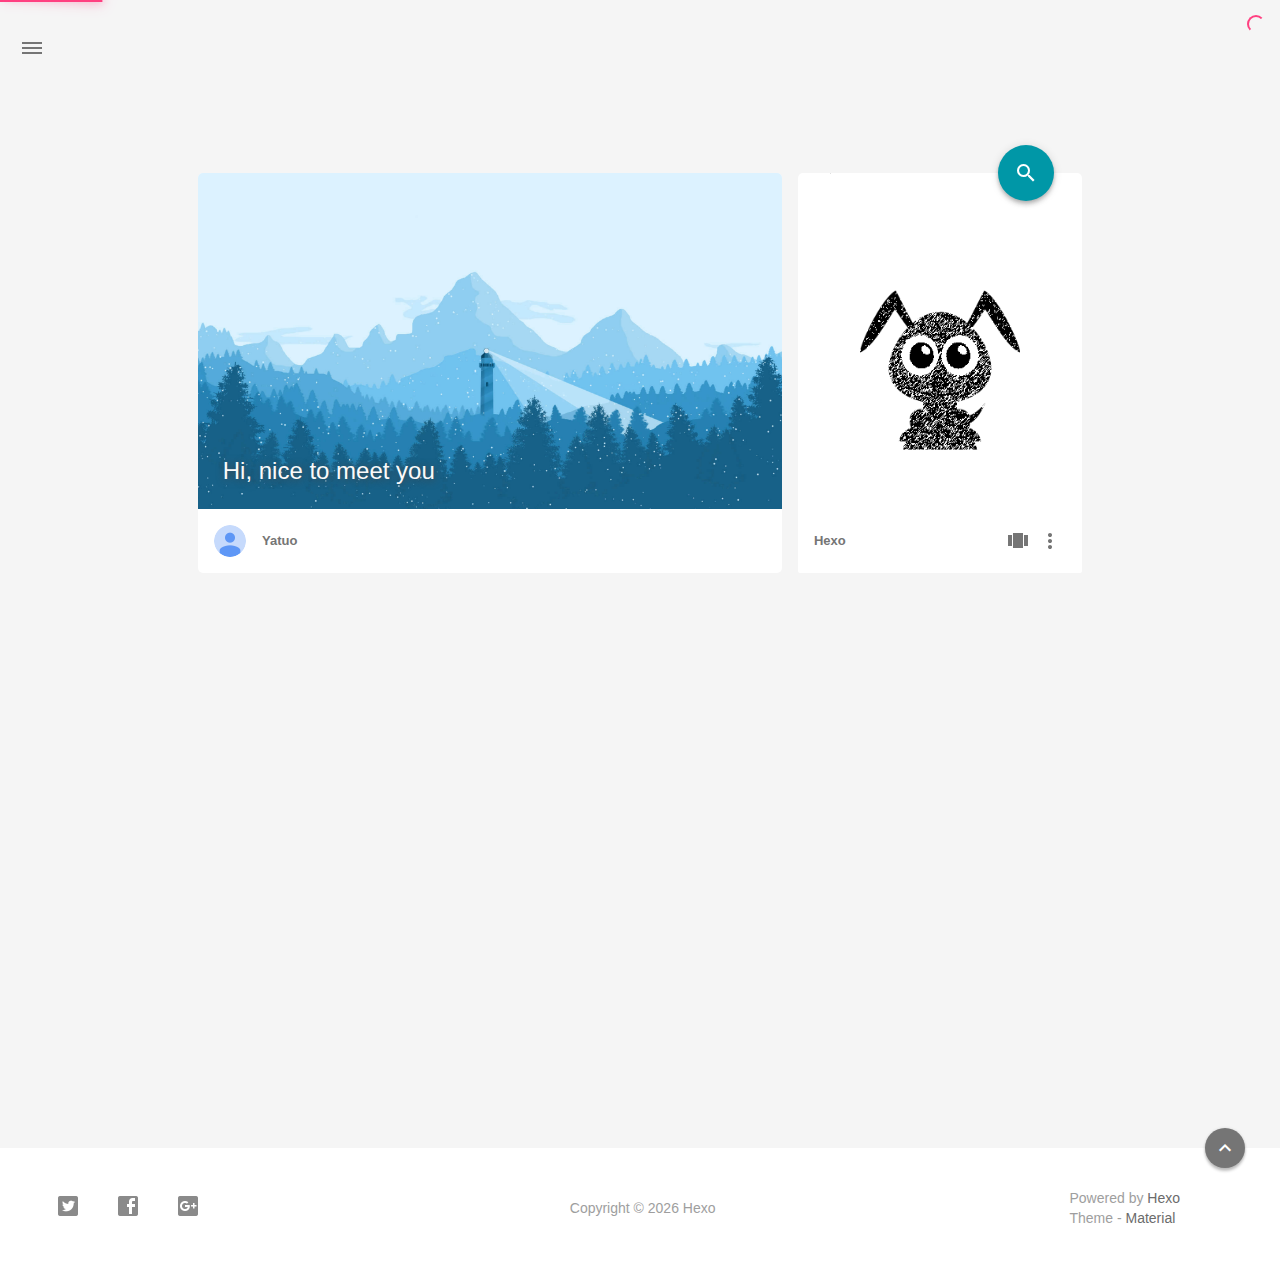
==== archives/index.html @ 7e840488 "Site updated: 2016-12-08 14:56:55" ====
<!DOCTYPE html>
<html>
    <head>
    <!-- Title -->
    
    <title>
        archive_a | Hexo
    </title>
    
    <!-- Favicons -->
    <link rel="icon shortcut" type="image/ico" href="/img/favicon.png">
    <link rel="icon" sizes="192x192" href="/img/favicon.png">
    <link rel="apple-touch-icon" href="/img/favicon.png">
    
    <!-- Meta & INfo -->
    <meta charset="utf-8">
    <meta http-equiv="X-UA-Compatible">
    <meta name="viewport" content="width=device-width,initial-scale=1">
    <meta name="theme-color" content="#0097A7">
    <meta name="author" content="Yatuo">
    <meta name="description" content="null">
    <meta name="keywords" content="null">
    
    <!--iOS -->
    <meta name="viewport" content="width=device-width,initial-scale=1,user-scalable=no">
    <meta name="apple-mobile-web-app-title" content="Title">
    <meta name="apple-mobile-web-app-capable" content="yes">
    <meta name="apple-mobile-web-app-status-bar-style" content="black">
    <meta name="HandheldFriendly" content="True">
    <meta name="MobileOptimized" content="480">
    
    <!-- Add to homescreen for Chrome on Android -->
    <meta name="mobile-web-app-capable" content="yes">
    
    <!-- Add to homescreen for Safari on iOS -->
    <meta name="apple-mobile-web-app-capable" content="yes">
    <meta name="apple-mobile-web-app-status-bar-style" content="black">
    <meta name="apple-mobile-web-app-title" content="Hexo">
    
    <!-- The Open Graph protocol -->
    <meta property="og:url" content="http://yoursite.com">
    <meta property="og:type" content="blog">
    <meta property="og:title" content="archive_a | Hexo">
    <meta property="og:description" content="null">
    
     <!--[if lte IE 9]>
        <link rel="stylesheet" href="/css/ie-blocker.css">
        
        
            <script src="/js/ie-blocker.zhCN.js"></script>
        
    <![endif]-->
    
    <!-- Import CSS -->
    <link rel="stylesheet" href="/css/material.min.css">
    <link rel="stylesheet" href="/css/style.min.css">
    <!-- Config CSS -->


<!-- Other Styles -->
<style>
	body, html{
		font-family: Roboto, "Helvetica Neue", Helvetica, "PingFang SC", "Hiragino Sans GB", "Microsoft YaHei", "微软雅黑", Arial, sans-serif;
	}
	
    a{
        color: #00838F
    }
    
    .mdl-card__media,
    #search-label,
    #search-form-label:after,
    #scheme-Paradox .hot_tags-count,
    #scheme-Paradox .sidebar_archives-count,
    #scheme-Paradox .sidebar-colored .sidebar-header,
    #scheme-Paradox .sidebar-colored .sidebar-badge{
        background-color: #0097A7 !important
    }
    
	/* Sidebar User Drop Down Menu Text Color */
	#scheme-Paradox .sidebar-colored .sidebar-nav>.dropdown>.dropdown-menu>li>a:hover,
    #scheme-Paradox .sidebar-colored .sidebar-nav>.dropdown>.dropdown-menu>li>a:focus{
        color: #0097A7 !important
    }
    
    #post_entry-right-info,
    .sidebar-colored .sidebar-nav li:hover > a,
    .sidebar-colored .sidebar-nav li:hover > a i,
    .sidebar-colored .sidebar-nav li > a:hover,
    .sidebar-colored .sidebar-nav li > a:hover i,
    .sidebar-colored .sidebar-nav li > a:focus i,
    .sidebar-colored .sidebar-nav > .open > a,
    .sidebar-colored .sidebar-nav > .open > a:hover,
    .sidebar-colored .sidebar-nav > .open > a:focus,
    #ds-reset #ds-ctx .ds-ctx-entry .ds-ctx-head a{
        color: #0097A7 !important
    }
    
    .toTop{
        background: #757575 !important
    }
		
	.material-layout .material-post>.material-nav,
	.material-layout .material-index>.material-nav,
	.material-nav a{
		color: #757575;
	}
		
	#scheme-Paradox .MD-burger-layer {
		background-color: #757575;
	}

	#scheme-Paradox #post-toc-trigger-btn{
		color: #757575;
	}
	
	.post-toc a:hover{
		color: #00838F;
		text-decoration: underline;
	}
</style>


<!-- Theme Background Related-->

    <style>
        body{
            background-color: #F5F5F5
        }
		
		/* blog_info bottom background */
        #scheme-Paradox .material-layout .something-else .mdl-card__supporting-text{
            background-color: #fff;
        }
    </style>




<!-- Fade Effect -->

    <style>
        .fade {
            transition: all 800ms linear;
            -webkit-transform: translate3d(0,0,0);
            -moz-transform: translate3d(0,0,0);
            -ms-transform: translate3d(0,0,0);
            -o-transform: translate3d(0,0,0);
            transform: translate3d(0,0,0);
            opacity: 1;
        }

        .fade.out{
            opacity: 0;
        }
    </style>
	<script src="/js/jquery.min.js"></script>
	
	<link rel="stylesheet" href="/css/highlight/solarized-white.css">
	
	<!-- UC Browser Compatible-->
	<script>
		var agent = navigator.userAgent.toLowerCase();
		if(agent.indexOf('ucbrowser')>0) {
			document.write('<link rel="stylesheet" href="/css/uc.css">');
		   alert('由于 UC 浏览器使用极旧的内核，而本网站使用了一些新的特性。\n为了您能更好的浏览，推荐使用 Chrome 或 Firefox 浏览器。');
		}
	</script>
    
    <!-- Custom Head -->
    
</head>
	
	

    <body id="scheme-Paradox">

		
        <div class="material-layout mdl-js-layout has-drawer is-upgraded">
				
			
			
            <!-- Main Container -->
            <main class="material-layout__content" id="main">
				
                <!-- Top Anchor -->
                <div id="top"></div>
				
				
                <!-- Hamburger Button -->
                <button class="MD-burger-icon sidebar-toggle">
                    <span class="MD-burger-layer"></span>
                </button>
				
				
                <!-- Index Module -->
<div class="material-index mdl-grid">
	
		<!-- Paradox Header -->
		<!-- Daily pic -->
<div class="mdl-card daily-pic mdl-cell mdl-cell--8-col index-top-block">
    
    <!-- Pic & Slogan -->
    <div class="mdl-card__media mdl-color-text--grey-50" style="background-image:url(/img/daily_pic.png)">
        <p class="index-top-block-slogan"><a href="#">Hi, nice to meet you</a></p>
    </div>

    <!-- Avatar & Name -->
    <div class="mdl-card__supporting-text meta mdl-color-text--grey-600">
        <!-- Author Avatar -->
        <div id="author-avatar">
            <img src="/img/avatar.png" width="32px" height="32px" alt="avatar">
        </div>
        <div>
            <strong>Yatuo</strong>
        </div>
    </div>
</div>
		<!-- Blog info -->
<div class="mdl-card something-else mdl-cell mdl-cell--8-col mdl-cell--4-col-desktop index-top-block">
	
    <!-- Search -->
	<!-- Google -->
	<div class="mdl-textfield mdl-js-textfield mdl-textfield--expandable" method="post" action="">
		<label id="search-label" class="mdl-button mdl-js-ripple-effect mdl-js-button mdl-button--fab mdl-color--accent mdl-shadow--4dp" for="search">
			<i class="material-icons mdl-color-text--white" role="presentation">search</i>
		</label>

		<form id="search-form" method="get" action="//google.com/search" accept-charset="UTF-8" class="mdl-textfield__expandable-holder" target="_blank">
			<input class="mdl-textfield__input search-input" type="search" name="q" id="search" placeholder="">
			<label id="search-form-label" class="mdl-textfield__label" for="search"></label>
			
			<input type="hidden" name="sitesearch" value="http://yoursite.com">
		</form>
	</div>

    <!-- LOGO -->
    <div class="something-else-logo mdl-color--white mdl-color-text--grey-600">
        <a href="null">
            <img src="/img/logo.png" alt="logo">
        </a>
    </div>

    <!-- Infomation -->
    <div class="mdl-card__supporting-text meta meta--fill mdl-color-text--grey-600">
        <!-- Blog Title -->
        <div>
            <strong>Hexo</strong>
        </div>
        <div class="section-spacer"></div>
        
        <!-- Pages -->
        <button id="show-pages-button" class="mdl-button mdl-js-button mdl-js-ripple-effect mdl-button--icon">
            <i class="material-icons" role="presentation">view_carousel</i>
            <span class="visuallyhidden">Pages</span>
        </button>
        <ul class="mdl-menu mdl-js-menu mdl-menu--bottom-right" for="show-pages-button">
            
        </ul>
        
        <!-- Menu -->
        <button id="menubtn" class="mdl-button mdl-js-button mdl-js-ripple-effect mdl-button--icon">
            <i class="material-icons" role="presentation">more_vert</i>
            <span class="visuallyhidden">show menu</span>
        </button>
        <ul class="mdl-menu mdl-js-menu mdl-menu--bottom-right" for="menubtn">
            
            
            
                <a class="index_share-link" href="/ato.xml">
                    <li class="mdl-menu__item mdl-js-ripple-effect">
                        文章 RSS
                    </li>
                </a>
            
            <a class="index_share-link" href="https://twitter.com/intent/tweet?text=Hexo&url=http://yoursite.com/&via=Yatuo" target="_blank">
                <li class="mdl-menu__item mdl-js-ripple-effect">
                    分享到 Twitter
                </li>
            </a>
            <a class="index_share-link" href="https://plus.google.com/share?url=http://yoursite.com/" target="_blank">
                <li class="mdl-menu__item mdl-js-ripple-effect">
                    分享到 Google+
                </li>
            </a>
            <a class="index_share-link" href="http://service.weibo.com/share/share.php?appkey=&title=Hexo&url=http://yoursite.com/&pic=&searchPic=false&style=simple" target="_blank">
                <li class="mdl-menu__item mdl-js-ripple-effect">
                    分享到微博
                </li>
            </a>
        </ul>
    </div>
</div>
	
    
    
		
			<!-- Paradox Thumbnail -->
        	<div class="post_entry-module mdl-card mdl-cell mdl-cell--12-col fade out">
    
    <!-- Post Thumbnail -->
	
		
			<!-- Random Thumbnail -->
			<div class="post_thumbnail-random mdl-card__media mdl-color-text--grey-50">
		
	
				
		<!-- Post Title -->
		<p class="article-headline-p"><a href="/2016/12/07/hello-world/">Hello World</a></p>
	</div>

    <!-- Post Excerpt -->
    <div class="mdl-color-text--grey-600 mdl-card__supporting-text post_entry-content">
        
            Welcome to Hexo
        
        &nbsp;&nbsp;&nbsp;
        <span>
            <a href="/2016/12/07/hello-world/" target="_self">继续阅读</a>
        </span>
    </div>
    <!-- Post_entry Info-->
    <div id="post_entry-info">
        <div id="post_entry-left-info" class="mdl-card__supporting-text meta mdl-color-text--grey-600">
            <!-- Author Avatar -->
            <div id="author-avatar">
                <img src="/img/avatar.png" width="44px" height="44px" alt="Yatuo's avatar">
            </div>
            <div>
                <strong>Yatuo</strong>
                <span>12月 07, 2016</span>
            </div>
        </div>
        <div id="post_entry-right-info">
            <!-- Category -->
            <span class="post_entry-category">
                
            </span>
            
            
            
            <!-- Post Views -->
            <span class="post_entry-views">
                
            </span>
        </div>
    </div>
            
</div>
		
		
    
    
	
		<script>
    
    var randomNum;
    
    var locatePost = $(".something-else").next();
    for(var i=0; i < 10; i++){
        
        randomNum = Math.floor(Math.random() * 5 + 1);
        
        locatePost.children(".post_thumbnail-random").attr('id', 'random_thumbnail-'+randomNum);
        locatePost.children(".post_thumbnail-random").css('background-image', 'url(' + '/img/random/' + randomNum + '.png' + ')')
        
        locatePost = locatePost.next();
    }
    
</script>
	

</div>
				
				
					<!-- Overlay For Active Sidebar -->
<div class="sidebar-overlay"></div>

<!-- Material sidebar -->
<aside id="sidebar" class="sidebar sidebar-colored sidebar-fixed-left" role="navigation">
	<div id="sidebar-main">
	    <!-- Sidebar Header -->
		<div class="sidebar-header header-cover" style="background-image: url(/img/sidebar_header.png)">
    <!-- Top bar -->
    <div class="top-bar"></div>

    <!-- Sidebar toggle button -->
    <button type="button" class="sidebar-toggle mdl-button mdl-js-button mdl-js-ripple-effect mdl-button--icon" style="display: initial" data-upgraded=",MaterialButton,MaterialRipple">
    <i class="material-icons">clear_all</i>
    <span class="mdl-button__ripple-container"><span class="mdl-ripple"></span></span></button>

    <!-- Sidebar Avatar -->
    <div class="sidebar-image">
        <img src="/img/avatar.png" alt="Yatuo's avatar">
    </div>

    <!-- Sidebar Email -->
    <a data-toggle="dropdown" class="sidebar-brand" href="#settings-dropdown">
        YatuoYy@outlook.com
        <b class="caret"></b>
    </a>
</div>

		<!-- Sidebar Navigation  -->
		<ul class="nav sidebar-nav">
    <!-- User dropdown  -->
    <li class="dropdown">
        <ul id="settings-dropdown" class="dropdown-menu">
			
                <li>
                    <a href="#" target="_blank" title="Email Me">
						<i class="material-icons sidebar-material-icons sidebar-indent-left1pc-element">email</i>
                        Email Me
                    </a>
                </li>
            
        </ul>
    </li>

    <!-- Homepage -->
    <li id="sidebar-first-li">
        <a href="/" target="_self">
            <i class="material-icons sidebar-material-icons">home</i>
             主页
        </a>
    </li>

    <!-- I'm Feeling Lucky -->
<!--
    <li class="dropdown">
        <a href="" target="_self">
            <i class="material-icons sidebar-material-icons">explore</i>
             sidebar.imlucky
        </a>
    </li>
-->

	
    <!-- Archives  -->
    <li class="dropdown">
        <a href="#" class="ripple-effect dropdown-toggle" data-toggle="dropdown">
            <i class="material-icons sidebar-material-icons">inbox</i>
             归档
            <b class="caret"></b>
        </a>
        <ul class="dropdown-menu">
            <li>
            <a class="sidebar_archives-link" href="/archives/2016/12/">十二月 2016<span class="sidebar_archives-count">1</span></a>
        </li></ul>
    </li>

    <!-- Divider -->
    <li class="divider"></li>


    <!-- Pages  -->
	

    <!-- Article Numebr  -->
    <li>
        <a href="/archives">
             文章总数
             <span class="sidebar-badge">1</span>
        </a>
    </li>
</ul>

		<!-- Sidebar Divider -->
		<div class="sidebar-divider"></div>

		<!-- Sidebar Footer -->
		<!-- 
I'm glad you use this theme, the development is no so easy, I hope you can keep the copyright, I will thank you so much.
If you still want to delete the copyrights, could you still retain the first one? Which namely "Theme Material"
It will not impact the appearance and can give developers a lot of support :)

很高兴您使用并喜欢该主题，开发不易 十分谢谢与希望您可以保留一下版权声明。
如果您仍然想删除的话 能否只保留第一项呢？即 "Theme Material"
它不会影响美观并可以给开发者很大的支持。 :) 
-->

<!-- Theme Material -->
<a href="https://github.com/viosey/hexo-theme-material" class="sidebar-footer-text-a" target="_blank">
	<div class="sidebar-text mdl-button mdl-js-button mdl-js-ripple-effect sidebar-footer-text-div" data-upgraded=",MaterialButton,MaterialRipple">
		主题 - Material
		<span class="sidebar-badge badge-circle">i</span>
	</div>
</a>

<!-- Help & Support -->
<!--
<a href="mailto:hiviosey@gmail.com" class="sidebar-footer-text-a">
    <div class="sidebar-text mdl-button mdl-js-button mdl-js-ripple-effect sidebar-footer-text-div" data-upgraded=",MaterialButton,MaterialRipple">
		sidebar.help
		<span class="mdl-button__ripple-container">
			<span class="mdl-ripple"></span>
		</span>
	</div>
</a>
-->

<!-- Feedback -->
<!--
<a href="https://github.com/viosey/hexo-theme-material/issues" target="_blank" class="sidebar-footer-text-a">
    <div class="sidebar-text mdl-button mdl-js-button mdl-js-ripple-effect sidebar-footer-text-div" data-upgraded=",MaterialButton,MaterialRipple">
         sidebar.feedback
                    <span class="mdl-button__ripple-container"><span class="mdl-ripple"></span></span></div>
</a>
-->

<!-- Abount Theme -->
<!--
<a href="https://blog.viosey.com/index.php/Material.html" target="_blank" class="sidebar-footer-text-a">
    <div class="sidebar-text mdl-button mdl-js-button mdl-js-ripple-effect sidebar-footer-text-div" data-upgraded=",MaterialButton,MaterialRipple">
         sidebar.about_theme
        <span class="mdl-button__ripple-container"><span class="mdl-ripple"></span></span></div>
</a>-->
	</div>
    
    <!-- Sidebar Sponsor -->
    

</aside>
				
				
				
					<!-- Footer Top Button -->
					<div class="toTop-wrap">
    <a href="#top" class="toTop">
        <i class="material-icons footer_top-i">expand_less</i>
    </a>
</div>
				
				
				<!--Footer-->
<footer class="mdl-mini-footer" id="bottom">
	
	
		<!-- Paradox Footer Left Section -->
		<div class="mdl-mini-footer--left-section sns-list">
    <!-- Twitter -->
    
    <a href="https://twitter.com/twitter" target="view_window"><button class="mdl-mini-footer--social-btn social-btn" style="background-image: url(/img/footer/footer_ico-twitter.png)">
        <span class="visuallyhidden">Twitter</span>
    </button></a>
    
    
    <!-- Facebook -->
    
    <a href="https://www.facebook.com/facebook" target="view_window"><button class="mdl-mini-footer--social-btn social-btn" style="background-image: url(/img/footer/footer_ico-facebook.png)">
        <span class="visuallyhidden">Facebook</span>
    </button></a>
    
    
    <!-- Google + -->
    
    <a href="https://www.google.com/" target="view_window"><button class="mdl-mini-footer--social-btn social-btn" style="background-image: url(/img/footer/footer_ico-gplus.png)">
        <span class="visuallyhidden">Google Plus</span>
    </button></a>
    
    
    <!-- Weibo -->
    
    
    
    <!-- Instagram -->
    
    
    
    <!-- Tumblr -->
    
    
    
    <!-- Github -->
    
    
</div>

		<!--Copyright-->
		<div id="copyright">Copyright&nbsp;©&nbsp;<script type="text/javascript">var fd = new Date();document.write(fd.getFullYear());</script>&nbsp;Hexo</div>

		<!-- Paradox Footer Right Section -->

		<!-- 
		I'm glad you use this theme, the development is no so easy, I hope you can keep the copyright.
		It will not impact the appearance and can give developers a lot of support :)

		很高兴您使用该主题，开发不易，希望您可以保留一下版权声明。
		它不会影响美观并可以给开发者很大的支持。 :) 
		-->

		<div class="mdl-mini-footer--right-section">
			<div>
				<div class="footer-develop-div">Powered by <a href="https://hexo.io" target="_blank" class="footer-develop-a">Hexo</a></div>
				<div class="footer-develop-div">Theme - <a href="https://github.com/viosey/hexo-theme-material" target="_blank" class="footer-develop-a">Material</a></div>
			</div>
		</div>
	
    
</footer>
                
				<!-- Import File -->
<script src="/js/highlight.min.js"></script>
<script src="/js/js.min.js"></script>
<script src="/js/nprogress.js"></script>

<script type="text/javascript">
    NProgress.configure({
        showSpinner: true
    });
    NProgress.start();
    
    $('#nprogress .bar').css({
        'background': '#FF4081'
    });
    $('#nprogress .peg').css({
        'box-shadow': '0 0 10px #FF4081, 0 0 15px #FF4081'
    });
    $('#nprogress .spinner-icon').css({
        'border-top-color': '#FF4081',
        'border-left-color': '#FF4081'
    });
    
    setTimeout(function() {
        NProgress.done();
        $('.fade').removeClass('out');
    }, 800);
</script>





<!-- Swiftye -->


<!-- Local Search-->


<!-- Window Load-->
<script>
    $(window).load(function() {
        // Post_Toc parent position fixed
        $(".post-toc-wrap").parent(".mdl-menu__container").css("position", "fixed");
    });
</script>

<!-- MathJax Load-->
            </main>
        </div>
		
    </body>
		
	
</html>
---- css/ie-blocker.css ----
@charset "utf-8";#ib-container,#ib-container *{box-sizing:content-box!important}.ib-header h1,.ib-header p{text-align:left;color:#434a54}.ib-browsers li a,.ib-try{cursor:pointer;text-decoration:none}body .demo-blog{display:none}h1{background-color:#fff;font-size:48px;line-height:48px;border-left:none;width:auto;margin:0!important}#ib-container{display:none;width:100%;height:100%;font-family:Arial,Helvetica,sans-serif;position:fixed;top:0;left:0;z-index:99999}.ib-modal{height:288px;background:#fff;border-left:8px solid #4fc1e9;position:absolute;color:#434a54;z-index:99999;width:592px;top:50%;left:50%;transform:translateY(-50%) translateX(-50%);padding:49px 30px 30px}.ib-browsers,.ib-header{padding:0;height:80px}.ib-header h1{margin:0;font-size:24px}.ib-header p{margin:10px 0 0;font-size:14px;line-height:18px}.ib-header p strong{font-weight:400;color:#3bafda}.ib-browsers{list-style:none;margin:49px 0 0}.ib-browsers li{float:left;width:148px;height:80px;position:relative;list-style:none}.ib-browsers li a{display:block;width:100%;height:100%;position:absolute;color:#434a54}.ib-browsers li a:hover{background-color:#F2F2F2}.ib-browsers li a:hover .ib-browser-name{background-color:#4fc1e9;color:#fff}.ib-browser-icon{display:block;width:118px;height:90px;margin:20px auto 0}.ib-browser-name{line-height:18px;margin-top:5px;text-align:center;font-size:20px}.ib-try,.zh-cn .ib-browser-description{font-size:12px}.ib-browser-description{height:50px;line-height:14px;font-size:12px;margin-top:10px;padding:0 5px}.ib-footer,.ib-try{height:30px}.ib-try{float:right;padding:0 15px;color:#fff;background-color:#3bafda;line-height:30px;margin-top:49px}.ib-try:hover{background-color:#4fc1e9}.ib-mask{width:100%;height:100%;position:absolute;top:0;left:0;background:#000;opacity:.8;-ms-filter:"progid:DXImageTransform.Microsoft.Alpha(Opacity=80)";filter:alpha(opacity=80);z-index:99998}.zh-cn #ib-container{font-family:'Microsoft Yahei',sans-serif}
---- css/material.min.css ----
@charset "UTF-8";.mdl-typography--display-1-color-contrast,.mdl-typography--display-2-color-contrast,.mdl-typography--display-3-color-contrast,.mdl-typography--display-4-color-contrast{opacity:.54}.mdl-button,.mdl-checkbox,audio,canvas,img,svg,video{vertical-align:middle}.visuallyhidden,hr{border:0;height:1px}.hidden,.invisible{visibility:hidden}address,body,h1,h2,h3,h4,h6,html,ol,p,ul{font-weight:400}blockquote,h1{line-height:1.35}blockquote,h1,h1 small,h2,h2 small,h3,h3 small,h4,h4 small,h5,h5 small,h6,h6 small{font-family:Roboto,Helvetica,Arial,sans-serif}.mdl-badge[data-badge]:after,.mdl-card,.mdl-layout__drawer,.mdl-layout__header{-webkit-box-direction:normal}html{color:rgba(0,0,0,.87)}::-moz-selection{background:#b3d4fc;text-shadow:none}::selection{background:#b3d4fc;text-shadow:none}hr{display:block;border-top:1px solid #ccc;margin:1em 0;padding:0}fieldset{border:0;margin:0;padding:0}textarea{resize:vertical}.browsehappy{margin:.2em 0;background:#ccc;color:#000;padding:.2em 0}.hidden{display:none!important}.visuallyhidden{clip:rect(0 0 0 0);margin:-1px;overflow:hidden;padding:0;position:absolute;width:1px}.visuallyhidden.focusable:active,.visuallyhidden.focusable:focus{clip:auto;height:auto;margin:0;overflow:visible;position:static;width:auto}h1,h2,h3{margin:24px 0}h4,h5,h6{margin:24px 0 16px}body,html{width:100%;font-family:Helvetica,Arial,sans-serif;font-size:14px;line-height:20px}.clearfix:after,.clearfix:before{content:" ";display:table}.clearfix:after{clear:both}@media print{blockquote,img,pre,tr{page-break-inside:avoid}*,:after,:before{background:0 0!important;color:#000!important;box-shadow:none!important;text-shadow:none!important}a,a:visited{text-decoration:underline}a[href]:after{content:" (" attr(href)")"}abbr[title]:after{content:" (" attr(title)")"}a[href^="#"]:after,a[href^="javascript:"]:after{content:""}blockquote,pre{border:1px solid #999}thead{display:table-header-group}img{max-width:100%!important}h2,h3,p{orphans:3;widows:3}h2,h3{page-break-after:avoid}}.mdl-accordion,.mdl-button,.mdl-card,.mdl-checkbox,.mdl-dropdown-menu,.mdl-icon-toggle,.mdl-item,.mdl-radio,.mdl-slider,.mdl-switch,.mdl-tabs__tab,a{-webkit-tap-highlight-color:transparent;-webkit-tap-highlight-color:rgba(255,255,255,0)}html{height:100%;-ms-touch-action:manipulation;touch-action:manipulation}body{min-height:100%}main{display:block}[hidden]{display:none!important}h1,h2,h3,h4,h5,h6,p{padding:0}h1 small,h2 small,h3 small,h4 small,h5 small,h6 small{font-weight:400;line-height:1.35;letter-spacing:-.02em;opacity:.54;font-size:.6em}blockquote,h4{font-size:24px}ol,p,ul{font-size:14px}address,ol,p,ul{letter-spacing:0}address,h5{line-height:1}h6,ol,p,ul{line-height:24px}a,h5{font-weight:500}h1{font-size:56px;letter-spacing:-.02em}h2{font-size:45px;line-height:48px}h3{font-size:34px;line-height:40px}h4{line-height:32px;-moz-osx-font-smoothing:grayscale}h5{font-size:20px;letter-spacing:.02em}h6{font-size:16px;letter-spacing:.04em}p{margin:0 0 16px}a{color:#ff4081}blockquote{position:relative;font-weight:300;font-style:italic;letter-spacing:.08em}mark{background-color:#f4ff81}dt{font-weight:700}address{font-size:12px;font-style:normal}.mdl-typography--display-4,.mdl-typography--display-4-color-contrast{font-family:Roboto,Helvetica,Arial,sans-serif;font-size:112px;font-weight:300;line-height:1;letter-spacing:-.04em}.mdl-typography--display-1,.mdl-typography--display-1-color-contrast,.mdl-typography--display-2,.mdl-typography--display-2-color-contrast,.mdl-typography--display-3,.mdl-typography--display-3-color-contrast,.mdl-typography--headline,.mdl-typography--headline-color-contrast{font-family:Roboto,Helvetica,Arial,sans-serif;font-weight:400}.mdl-typography--display-3,.mdl-typography--display-3-color-contrast{font-size:56px;line-height:1.35;letter-spacing:-.02em}.mdl-typography--display-2,.mdl-typography--display-2-color-contrast{font-size:45px;line-height:48px}.mdl-typography--display-1,.mdl-typography--display-1-color-contrast{font-size:34px;line-height:40px}.mdl-typography--body-1-color-contrast,.mdl-typography--body-1-force-preferred-font-color-contrast,.mdl-typography--body-2-color-contrast,.mdl-typography--body-2-force-preferred-font-color-contrast,.mdl-typography--headline-color-contrast,.mdl-typography--subhead-color-contrast,.mdl-typography--title-color-contrast{opacity:.87}.mdl-typography--headline,.mdl-typography--headline-color-contrast{font-size:24px;line-height:32px;-moz-osx-font-smoothing:grayscale}.mdl-typography--title,.mdl-typography--title-color-contrast{font-family:Roboto,Helvetica,Arial,sans-serif;font-size:20px;font-weight:500;line-height:1;letter-spacing:.02em}.mdl-typography--subhead,.mdl-typography--subhead-color-contrast{font-family:Roboto,Helvetica,Arial,sans-serif;font-size:16px;font-weight:400;line-height:24px;letter-spacing:.04em}.mdl-typography--body-2,.mdl-typography--body-2-color-contrast{font-size:14px;font-weight:700;line-height:24px;letter-spacing:0}.mdl-typography--body-1,.mdl-typography--body-1-color-contrast{font-size:14px;font-weight:400;line-height:24px;letter-spacing:0}.mdl-typography--body-2-force-preferred-font,.mdl-typography--body-2-force-preferred-font-color-contrast{font-family:Roboto,Helvetica,Arial,sans-serif;font-size:14px;font-weight:500;line-height:24px;letter-spacing:0}.mdl-typography--body-1-force-preferred-font,.mdl-typography--body-1-force-preferred-font-color-contrast{font-family:Roboto,Helvetica,Arial,sans-serif;font-size:14px;font-weight:400;line-height:24px;letter-spacing:0}.mdl-typography--caption,.mdl-typography--caption-force-preferred-font{font-size:12px;font-weight:400;line-height:1;letter-spacing:0}.mdl-typography--caption-force-preferred-font{font-family:Roboto,Helvetica,Arial,sans-serif}.mdl-typography--caption-color-contrast,.mdl-typography--caption-force-preferred-font-color-contrast{font-size:12px;font-weight:400;line-height:1;letter-spacing:0;opacity:.54}.mdl-typography--button-color-contrast,.mdl-typography--menu-color-contrast{opacity:.87}.mdl-typography--caption-force-preferred-font-color-contrast,.mdl-typography--menu{font-family:Roboto,Helvetica,Arial,sans-serif}.mdl-typography--menu{font-size:14px;font-weight:500;line-height:1;letter-spacing:0}.mdl-typography--button,.mdl-typography--button-color-contrast,.mdl-typography--menu-color-contrast{font-family:Roboto,Helvetica,Arial,sans-serif;font-size:14px;font-weight:500;line-height:1;letter-spacing:0}.mdl-typography--button,.mdl-typography--button-color-contrast{text-transform:uppercase}.mdl-typography--text-left{text-align:left}.mdl-typography--text-right{text-align:right}.mdl-typography--text-center{text-align:center}.mdl-typography--text-justify{text-align:justify}.mdl-typography--text-nowrap{white-space:nowrap}.mdl-typography--text-lowercase{text-transform:lowercase}.mdl-typography--text-uppercase{text-transform:uppercase}.mdl-typography--text-capitalize{text-transform:capitalize}.mdl-button,.mdl-layout__tab,.mdl-tabs__tab{text-transform:uppercase}.mdl-typography--font-thin{font-weight:200!important}.mdl-typography--font-light{font-weight:300!important}.mdl-typography--font-regular{font-weight:400!important}.mdl-typography--font-medium{font-weight:500!important}.mdl-typography--font-bold{font-weight:700!important}.mdl-typography--font-black{font-weight:900!important}.mdl-color-text--red{color:#f44336!important}.mdl-color--red{background-color:#f44336!important}.mdl-color-text--red-50{color:#ffebee!important}.mdl-color--red-50{background-color:#ffebee!important}.mdl-color-text--red-100{color:#ffcdd2!important}.mdl-color--red-100{background-color:#ffcdd2!important}.mdl-color-text--red-200{color:#ef9a9a!important}.mdl-color--red-200{background-color:#ef9a9a!important}.mdl-color-text--red-300{color:#e57373!important}.mdl-color--red-300{background-color:#e57373!important}.mdl-color-text--red-400{color:#ef5350!important}.mdl-color--red-400{background-color:#ef5350!important}.mdl-color-text--red-500{color:#f44336!important}.mdl-color--red-500{background-color:#f44336!important}.mdl-color-text--red-600{color:#e53935!important}.mdl-color--red-600{background-color:#e53935!important}.mdl-color-text--red-700{color:#d32f2f!important}.mdl-color--red-700{background-color:#d32f2f!important}.mdl-color-text--red-800{color:#c62828!important}.mdl-color--red-800{background-color:#c62828!important}.mdl-color-text--red-900{color:#b71c1c!important}.mdl-color--red-900{background-color:#b71c1c!important}.mdl-color-text--red-A100{color:#ff8a80!important}.mdl-color--red-A100{background-color:#ff8a80!important}.mdl-color-text--red-A200{color:#ff5252!important}.mdl-color--red-A200{background-color:#ff5252!important}.mdl-color-text--red-A400{color:#ff1744!important}.mdl-color--red-A400{background-color:#ff1744!important}.mdl-color-text--red-A700{color:#d50000!important}.mdl-color--red-A700{background-color:#d50000!important}.mdl-color-text--pink{color:#e91e63!important}.mdl-color--pink{background-color:#e91e63!important}.mdl-color-text--pink-50{color:#fce4ec!important}.mdl-color--pink-50{background-color:#fce4ec!important}.mdl-color-text--pink-100{color:#f8bbd0!important}.mdl-color--pink-100{background-color:#f8bbd0!important}.mdl-color-text--pink-200{color:#f48fb1!important}.mdl-color--pink-200{background-color:#f48fb1!important}.mdl-color-text--pink-300{color:#f06292!important}.mdl-color--pink-300{background-color:#f06292!important}.mdl-color-text--pink-400{color:#ec407a!important}.mdl-color--pink-400{background-color:#ec407a!important}.mdl-color-text--pink-500{color:#e91e63!important}.mdl-color--pink-500{background-color:#e91e63!important}.mdl-color-text--pink-600{color:#d81b60!important}.mdl-color--pink-600{background-color:#d81b60!important}.mdl-color-text--pink-700{color:#c2185b!important}.mdl-color--pink-700{background-color:#c2185b!important}.mdl-color-text--pink-800{color:#ad1457!important}.mdl-color--pink-800{background-color:#ad1457!important}.mdl-color-text--pink-900{color:#880e4f!important}.mdl-color--pink-900{background-color:#880e4f!important}.mdl-color-text--pink-A100{color:#ff80ab!important}.mdl-color--pink-A100{background-color:#ff80ab!important}.mdl-color-text--pink-A200{color:#ff4081!important}.mdl-color--pink-A200{background-color:#ff4081!important}.mdl-color-text--pink-A400{color:#f50057!important}.mdl-color--pink-A400{background-color:#f50057!important}.mdl-color-text--pink-A700{color:#c51162!important}.mdl-color--pink-A700{background-color:#c51162!important}.mdl-color-text--purple{color:#9c27b0!important}.mdl-color--purple{background-color:#9c27b0!important}.mdl-color-text--purple-50{color:#f3e5f5!important}.mdl-color--purple-50{background-color:#f3e5f5!important}.mdl-color-text--purple-100{color:#e1bee7!important}.mdl-color--purple-100{background-color:#e1bee7!important}.mdl-color-text--purple-200{color:#ce93d8!important}.mdl-color--purple-200{background-color:#ce93d8!important}.mdl-color-text--purple-300{color:#ba68c8!important}.mdl-color--purple-300{background-color:#ba68c8!important}.mdl-color-text--purple-400{color:#ab47bc!important}.mdl-color--purple-400{background-color:#ab47bc!important}.mdl-color-text--purple-500{color:#9c27b0!important}.mdl-color--purple-500{background-color:#9c27b0!important}.mdl-color-text--purple-600{color:#8e24aa!important}.mdl-color--purple-600{background-color:#8e24aa!important}.mdl-color-text--purple-700{color:#7b1fa2!important}.mdl-color--purple-700{background-color:#7b1fa2!important}.mdl-color-text--purple-800{color:#6a1b9a!important}.mdl-color--purple-800{background-color:#6a1b9a!important}.mdl-color-text--purple-900{color:#4a148c!important}.mdl-color--purple-900{background-color:#4a148c!important}.mdl-color-text--purple-A100{color:#ea80fc!important}.mdl-color--purple-A100{background-color:#ea80fc!important}.mdl-color-text--purple-A200{color:#e040fb!important}.mdl-color--purple-A200{background-color:#e040fb!important}.mdl-color-text--purple-A400{color:#d500f9!important}.mdl-color--purple-A400{background-color:#d500f9!important}.mdl-color-text--purple-A700{color:#a0f!important}.mdl-color--purple-A700{background-color:#a0f!important}.mdl-color-text--deep-purple{color:#673ab7!important}.mdl-color--deep-purple{background-color:#673ab7!important}.mdl-color-text--deep-purple-50{color:#ede7f6!important}.mdl-color--deep-purple-50{background-color:#ede7f6!important}.mdl-color-text--deep-purple-100{color:#d1c4e9!important}.mdl-color--deep-purple-100{background-color:#d1c4e9!important}.mdl-color-text--deep-purple-200{color:#b39ddb!important}.mdl-color--deep-purple-200{background-color:#b39ddb!important}.mdl-color-text--deep-purple-300{color:#9575cd!important}.mdl-color--deep-purple-300{background-color:#9575cd!important}.mdl-color-text--deep-purple-400{color:#7e57c2!important}.mdl-color--deep-purple-400{background-color:#7e57c2!important}.mdl-color-text--deep-purple-500{color:#673ab7!important}.mdl-color--deep-purple-500{background-color:#673ab7!important}.mdl-color-text--deep-purple-600{color:#5e35b1!important}.mdl-color--deep-purple-600{background-color:#5e35b1!important}.mdl-color-text--deep-purple-700{color:#512da8!important}.mdl-color--deep-purple-700{background-color:#512da8!important}.mdl-color-text--deep-purple-800{color:#4527a0!important}.mdl-color--deep-purple-800{background-color:#4527a0!important}.mdl-color-text--deep-purple-900{color:#311b92!important}.mdl-color--deep-purple-900{background-color:#311b92!important}.mdl-color-text--deep-purple-A100{color:#b388ff!important}.mdl-color--deep-purple-A100{background-color:#b388ff!important}.mdl-color-text--deep-purple-A200{color:#7c4dff!important}.mdl-color--deep-purple-A200{background-color:#7c4dff!important}.mdl-color-text--deep-purple-A400{color:#651fff!important}.mdl-color--deep-purple-A400{background-color:#651fff!important}.mdl-color-text--deep-purple-A700{color:#6200ea!important}.mdl-color--deep-purple-A700{background-color:#6200ea!important}.mdl-color-text--indigo{color:#3f51b5!important}.mdl-color--indigo{background-color:#3f51b5!important}.mdl-color-text--indigo-50{color:#e8eaf6!important}.mdl-color--indigo-50{background-color:#e8eaf6!important}.mdl-color-text--indigo-100{color:#c5cae9!important}.mdl-color--indigo-100{background-color:#c5cae9!important}.mdl-color-text--indigo-200{color:#9fa8da!important}.mdl-color--indigo-200{background-color:#9fa8da!important}.mdl-color-text--indigo-300{color:#7986cb!important}.mdl-color--indigo-300{background-color:#7986cb!important}.mdl-color-text--indigo-400{color:#5c6bc0!important}.mdl-color--indigo-400{background-color:#5c6bc0!important}.mdl-color-text--indigo-500{color:#3f51b5!important}.mdl-color--indigo-500{background-color:#3f51b5!important}.mdl-color-text--indigo-600{color:#3949ab!important}.mdl-color--indigo-600{background-color:#3949ab!important}.mdl-color-text--indigo-700{color:#303f9f!important}.mdl-color--indigo-700{background-color:#303f9f!important}.mdl-color-text--indigo-800{color:#283593!important}.mdl-color--indigo-800{background-color:#283593!important}.mdl-color-text--indigo-900{color:#1a237e!important}.mdl-color--indigo-900{background-color:#1a237e!important}.mdl-color-text--indigo-A100{color:#8c9eff!important}.mdl-color--indigo-A100{background-color:#8c9eff!important}.mdl-color-text--indigo-A200{color:#536dfe!important}.mdl-color--indigo-A200{background-color:#536dfe!important}.mdl-color-text--indigo-A400{color:#3d5afe!important}.mdl-color--indigo-A400{background-color:#3d5afe!important}.mdl-color-text--indigo-A700{color:#304ffe!important}.mdl-color--indigo-A700{background-color:#304ffe!important}.mdl-color-text--blue{color:#2196f3!important}.mdl-color--blue{background-color:#2196f3!important}.mdl-color-text--blue-50{color:#e3f2fd!important}.mdl-color--blue-50{background-color:#e3f2fd!important}.mdl-color-text--blue-100{color:#bbdefb!important}.mdl-color--blue-100{background-color:#bbdefb!important}.mdl-color-text--blue-200{color:#90caf9!important}.mdl-color--blue-200{background-color:#90caf9!important}.mdl-color-text--blue-300{color:#64b5f6!important}.mdl-color--blue-300{background-color:#64b5f6!important}.mdl-color-text--blue-400{color:#42a5f5!important}.mdl-color--blue-400{background-color:#42a5f5!important}.mdl-color-text--blue-500{color:#2196f3!important}.mdl-color--blue-500{background-color:#2196f3!important}.mdl-color-text--blue-600{color:#1e88e5!important}.mdl-color--blue-600{background-color:#1e88e5!important}.mdl-color-text--blue-700{color:#1976d2!important}.mdl-color--blue-700{background-color:#1976d2!important}.mdl-color-text--blue-800{color:#1565c0!important}.mdl-color--blue-800{background-color:#1565c0!important}.mdl-color-text--blue-900{color:#0d47a1!important}.mdl-color--blue-900{background-color:#0d47a1!important}.mdl-color-text--blue-A100{color:#82b1ff!important}.mdl-color--blue-A100{background-color:#82b1ff!important}.mdl-color-text--blue-A200{color:#448aff!important}.mdl-color--blue-A200{background-color:#448aff!important}.mdl-color-text--blue-A400{color:#2979ff!important}.mdl-color--blue-A400{background-color:#2979ff!important}.mdl-color-text--blue-A700{color:#2962ff!important}.mdl-color--blue-A700{background-color:#2962ff!important}.mdl-color-text--light-blue{color:#03a9f4!important}.mdl-color--light-blue{background-color:#03a9f4!important}.mdl-color-text--light-blue-50{color:#e1f5fe!important}.mdl-color--light-blue-50{background-color:#e1f5fe!important}.mdl-color-text--light-blue-100{color:#b3e5fc!important}.mdl-color--light-blue-100{background-color:#b3e5fc!important}.mdl-color-text--light-blue-200{color:#81d4fa!important}.mdl-color--light-blue-200{background-color:#81d4fa!important}.mdl-color-text--light-blue-300{color:#4fc3f7!important}.mdl-color--light-blue-300{background-color:#4fc3f7!important}.mdl-color-text--light-blue-400{color:#29b6f6!important}.mdl-color--light-blue-400{background-color:#29b6f6!important}.mdl-color-text--light-blue-500{color:#03a9f4!important}.mdl-color--light-blue-500{background-color:#03a9f4!important}.mdl-color-text--light-blue-600{color:#039be5!important}.mdl-color--light-blue-600{background-color:#039be5!important}.mdl-color-text--light-blue-700{color:#0288d1!important}.mdl-color--light-blue-700{background-color:#0288d1!important}.mdl-color-text--light-blue-800{color:#0277bd!important}.mdl-color--light-blue-800{background-color:#0277bd!important}.mdl-color-text--light-blue-900{color:#01579b!important}.mdl-color--light-blue-900{background-color:#01579b!important}.mdl-color-text--light-blue-A100{color:#80d8ff!important}.mdl-color--light-blue-A100{background-color:#80d8ff!important}.mdl-color-text--light-blue-A200{color:#40c4ff!important}.mdl-color--light-blue-A200{background-color:#40c4ff!important}.mdl-color-text--light-blue-A400{color:#00b0ff!important}.mdl-color--light-blue-A400{background-color:#00b0ff!important}.mdl-color-text--light-blue-A700{color:#0091ea!important}.mdl-color--light-blue-A700{background-color:#0091ea!important}.mdl-color-text--cyan{color:#00bcd4!important}.mdl-color--cyan{background-color:#00bcd4!important}.mdl-color-text--cyan-50{color:#e0f7fa!important}.mdl-color--cyan-50{background-color:#e0f7fa!important}.mdl-color-text--cyan-100{color:#b2ebf2!important}.mdl-color--cyan-100{background-color:#b2ebf2!important}.mdl-color-text--cyan-200{color:#80deea!important}.mdl-color--cyan-200{background-color:#80deea!important}.mdl-color-text--cyan-300{color:#4dd0e1!important}.mdl-color--cyan-300{background-color:#4dd0e1!important}.mdl-color-text--cyan-400{color:#26c6da!important}.mdl-color--cyan-400{background-color:#26c6da!important}.mdl-color-text--cyan-500{color:#00bcd4!important}.mdl-color--cyan-500{background-color:#00bcd4!important}.mdl-color-text--cyan-600{color:#00acc1!important}.mdl-color--cyan-600{background-color:#00acc1!important}.mdl-color-text--cyan-700{color:#0097a7!important}.mdl-color--cyan-700{background-color:#0097a7!important}.mdl-color-text--cyan-800{color:#00838f!important}.mdl-color--cyan-800{background-color:#00838f!important}.mdl-color-text--cyan-900{color:#006064!important}.mdl-color--cyan-900{background-color:#006064!important}.mdl-color-text--cyan-A100{color:#84ffff!important}.mdl-color--cyan-A100{background-color:#84ffff!important}.mdl-color-text--cyan-A200{color:#18ffff!important}.mdl-color--cyan-A200{background-color:#18ffff!important}.mdl-color-text--cyan-A400{color:#00e5ff!important}.mdl-color--cyan-A400{background-color:#00e5ff!important}.mdl-color-text--cyan-A700{color:#00b8d4!important}.mdl-color--cyan-A700{background-color:#00b8d4!important}.mdl-color-text--teal{color:#009688!important}.mdl-color--teal{background-color:#009688!important}.mdl-color-text--teal-50{color:#e0f2f1!important}.mdl-color--teal-50{background-color:#e0f2f1!important}.mdl-color-text--teal-100{color:#b2dfdb!important}.mdl-color--teal-100{background-color:#b2dfdb!important}.mdl-color-text--teal-200{color:#80cbc4!important}.mdl-color--teal-200{background-color:#80cbc4!important}.mdl-color-text--teal-300{color:#4db6ac!important}.mdl-color--teal-300{background-color:#4db6ac!important}.mdl-color-text--teal-400{color:#26a69a!important}.mdl-color--teal-400{background-color:#26a69a!important}.mdl-color-text--teal-500{color:#009688!important}.mdl-color--teal-500{background-color:#009688!important}.mdl-color-text--teal-600{color:#00897b!important}.mdl-color--teal-600{background-color:#00897b!important}.mdl-color-text--teal-700{color:#00796b!important}.mdl-color--teal-700{background-color:#00796b!important}.mdl-color-text--teal-800{color:#00695c!important}.mdl-color--teal-800{background-color:#00695c!important}.mdl-color-text--teal-900{color:#004d40!important}.mdl-color--teal-900{background-color:#004d40!important}.mdl-color-text--teal-A100{color:#a7ffeb!important}.mdl-color--teal-A100{background-color:#a7ffeb!important}.mdl-color-text--teal-A200{color:#64ffda!important}.mdl-color--teal-A200{background-color:#64ffda!important}.mdl-color-text--teal-A400{color:#1de9b6!important}.mdl-color--teal-A400{background-color:#1de9b6!important}.mdl-color-text--teal-A700{color:#00bfa5!important}.mdl-color--teal-A700{background-color:#00bfa5!important}.mdl-color-text--green{color:#4caf50!important}.mdl-color--green{background-color:#4caf50!important}.mdl-color-text--green-50{color:#e8f5e9!important}.mdl-color--green-50{background-color:#e8f5e9!important}.mdl-color-text--green-100{color:#c8e6c9!important}.mdl-color--green-100{background-color:#c8e6c9!important}.mdl-color-text--green-200{color:#a5d6a7!important}.mdl-color--green-200{background-color:#a5d6a7!important}.mdl-color-text--green-300{color:#81c784!important}.mdl-color--green-300{background-color:#81c784!important}.mdl-color-text--green-400{color:#66bb6a!important}.mdl-color--green-400{background-color:#66bb6a!important}.mdl-color-text--green-500{color:#4caf50!important}.mdl-color--green-500{background-color:#4caf50!important}.mdl-color-text--green-600{color:#43a047!important}.mdl-color--green-600{background-color:#43a047!important}.mdl-color-text--green-700{color:#388e3c!important}.mdl-color--green-700{background-color:#388e3c!important}.mdl-color-text--green-800{color:#2e7d32!important}.mdl-color--green-800{background-color:#2e7d32!important}.mdl-color-text--green-900{color:#1b5e20!important}.mdl-color--green-900{background-color:#1b5e20!important}.mdl-color-text--green-A100{color:#b9f6ca!important}.mdl-color--green-A100{background-color:#b9f6ca!important}.mdl-color-text--green-A200{color:#69f0ae!important}.mdl-color--green-A200{background-color:#69f0ae!important}.mdl-color-text--green-A400{color:#00e676!important}.mdl-color--green-A400{background-color:#00e676!important}.mdl-color-text--green-A700{color:#00c853!important}.mdl-color--green-A700{background-color:#00c853!important}.mdl-color-text--light-green{color:#8bc34a!important}.mdl-color--light-green{background-color:#8bc34a!important}.mdl-color-text--light-green-50{color:#f1f8e9!important}.mdl-color--light-green-50{background-color:#f1f8e9!important}.mdl-color-text--light-green-100{color:#dcedc8!important}.mdl-color--light-green-100{background-color:#dcedc8!important}.mdl-color-text--light-green-200{color:#c5e1a5!important}.mdl-color--light-green-200{background-color:#c5e1a5!important}.mdl-color-text--light-green-300{color:#aed581!important}.mdl-color--light-green-300{background-color:#aed581!important}.mdl-color-text--light-green-400{color:#9ccc65!important}.mdl-color--light-green-400{background-color:#9ccc65!important}.mdl-color-text--light-green-500{color:#8bc34a!important}.mdl-color--light-green-500{background-color:#8bc34a!important}.mdl-color-text--light-green-600{color:#7cb342!important}.mdl-color--light-green-600{background-color:#7cb342!important}.mdl-color-text--light-green-700{color:#689f38!important}.mdl-color--light-green-700{background-color:#689f38!important}.mdl-color-text--light-green-800{color:#558b2f!important}.mdl-color--light-green-800{background-color:#558b2f!important}.mdl-color-text--light-green-900{color:#33691e!important}.mdl-color--light-green-900{background-color:#33691e!important}.mdl-color-text--light-green-A100{color:#ccff90!important}.mdl-color--light-green-A100{background-color:#ccff90!important}.mdl-color-text--light-green-A200{color:#b2ff59!important}.mdl-color--light-green-A200{background-color:#b2ff59!important}.mdl-color-text--light-green-A400{color:#76ff03!important}.mdl-color--light-green-A400{background-color:#76ff03!important}.mdl-color-text--light-green-A700{color:#64dd17!important}.mdl-color--light-green-A700{background-color:#64dd17!important}.mdl-color-text--lime{color:#cddc39!important}.mdl-color--lime{background-color:#cddc39!important}.mdl-color-text--lime-50{color:#f9fbe7!important}.mdl-color--lime-50{background-color:#f9fbe7!important}.mdl-color-text--lime-100{color:#f0f4c3!important}.mdl-color--lime-100{background-color:#f0f4c3!important}.mdl-color-text--lime-200{color:#e6ee9c!important}.mdl-color--lime-200{background-color:#e6ee9c!important}.mdl-color-text--lime-300{color:#dce775!important}.mdl-color--lime-300{background-color:#dce775!important}.mdl-color-text--lime-400{color:#d4e157!important}.mdl-color--lime-400{background-color:#d4e157!important}.mdl-color-text--lime-500{color:#cddc39!important}.mdl-color--lime-500{background-color:#cddc39!important}.mdl-color-text--lime-600{color:#c0ca33!important}.mdl-color--lime-600{background-color:#c0ca33!important}.mdl-color-text--lime-700{color:#afb42b!important}.mdl-color--lime-700{background-color:#afb42b!important}.mdl-color-text--lime-800{color:#9e9d24!important}.mdl-color--lime-800{background-color:#9e9d24!important}.mdl-color-text--lime-900{color:#827717!important}.mdl-color--lime-900{background-color:#827717!important}.mdl-color-text--lime-A100{color:#f4ff81!important}.mdl-color--lime-A100{background-color:#f4ff81!important}.mdl-color-text--lime-A200{color:#eeff41!important}.mdl-color--lime-A200{background-color:#eeff41!important}.mdl-color-text--lime-A400{color:#c6ff00!important}.mdl-color--lime-A400{background-color:#c6ff00!important}.mdl-color-text--lime-A700{color:#aeea00!important}.mdl-color--lime-A700{background-color:#aeea00!important}.mdl-color-text--yellow{color:#ffeb3b!important}.mdl-color--yellow{background-color:#ffeb3b!important}.mdl-color-text--yellow-50{color:#fffde7!important}.mdl-color--yellow-50{background-color:#fffde7!important}.mdl-color-text--yellow-100{color:#fff9c4!important}.mdl-color--yellow-100{background-color:#fff9c4!important}.mdl-color-text--yellow-200{color:#fff59d!important}.mdl-color--yellow-200{background-color:#fff59d!important}.mdl-color-text--yellow-300{color:#fff176!important}.mdl-color--yellow-300{background-color:#fff176!important}.mdl-color-text--yellow-400{color:#ffee58!important}.mdl-color--yellow-400{background-color:#ffee58!important}.mdl-color-text--yellow-500{color:#ffeb3b!important}.mdl-color--yellow-500{background-color:#ffeb3b!important}.mdl-color-text--yellow-600{color:#fdd835!important}.mdl-color--yellow-600{background-color:#fdd835!important}.mdl-color-text--yellow-700{color:#fbc02d!important}.mdl-color--yellow-700{background-color:#fbc02d!important}.mdl-color-text--yellow-800{color:#f9a825!important}.mdl-color--yellow-800{background-color:#f9a825!important}.mdl-color-text--yellow-900{color:#f57f17!important}.mdl-color--yellow-900{background-color:#f57f17!important}.mdl-color-text--yellow-A100{color:#ffff8d!important}.mdl-color--yellow-A100{background-color:#ffff8d!important}.mdl-color-text--yellow-A200{color:#ff0!important}.mdl-color--yellow-A200{background-color:#ff0!important}.mdl-color-text--yellow-A400{color:#ffea00!important}.mdl-color--yellow-A400{background-color:#ffea00!important}.mdl-color-text--yellow-A700{color:#ffd600!important}.mdl-color--yellow-A700{background-color:#ffd600!important}.mdl-color-text--amber{color:#ffc107!important}.mdl-color--amber{background-color:#ffc107!important}.mdl-color-text--amber-50{color:#fff8e1!important}.mdl-color--amber-50{background-color:#fff8e1!important}.mdl-color-text--amber-100{color:#ffecb3!important}.mdl-color--amber-100{background-color:#ffecb3!important}.mdl-color-text--amber-200{color:#ffe082!important}.mdl-color--amber-200{background-color:#ffe082!important}.mdl-color-text--amber-300{color:#ffd54f!important}.mdl-color--amber-300{background-color:#ffd54f!important}.mdl-color-text--amber-400{color:#ffca28!important}.mdl-color--amber-400{background-color:#ffca28!important}.mdl-color-text--amber-500{color:#ffc107!important}.mdl-color--amber-500{background-color:#ffc107!important}.mdl-color-text--amber-600{color:#ffb300!important}.mdl-color--amber-600{background-color:#ffb300!important}.mdl-color-text--amber-700{color:#ffa000!important}.mdl-color--amber-700{background-color:#ffa000!important}.mdl-color-text--amber-800{color:#ff8f00!important}.mdl-color--amber-800{background-color:#ff8f00!important}.mdl-color-text--amber-900{color:#ff6f00!important}.mdl-color--amber-900{background-color:#ff6f00!important}.mdl-color-text--amber-A100{color:#ffe57f!important}.mdl-color--amber-A100{background-color:#ffe57f!important}.mdl-color-text--amber-A200{color:#ffd740!important}.mdl-color--amber-A200{background-color:#ffd740!important}.mdl-color-text--amber-A400{color:#ffc400!important}.mdl-color--amber-A400{background-color:#ffc400!important}.mdl-color-text--amber-A700{color:#ffab00!important}.mdl-color--amber-A700{background-color:#ffab00!important}.mdl-color-text--orange{color:#ff9800!important}.mdl-color--orange{background-color:#ff9800!important}.mdl-color-text--orange-50{color:#fff3e0!important}.mdl-color--orange-50{background-color:#fff3e0!important}.mdl-color-text--orange-100{color:#ffe0b2!important}.mdl-color--orange-100{background-color:#ffe0b2!important}.mdl-color-text--orange-200{color:#ffcc80!important}.mdl-color--orange-200{background-color:#ffcc80!important}.mdl-color-text--orange-300{color:#ffb74d!important}.mdl-color--orange-300{background-color:#ffb74d!important}.mdl-color-text--orange-400{color:#ffa726!important}.mdl-color--orange-400{background-color:#ffa726!important}.mdl-color-text--orange-500{color:#ff9800!important}.mdl-color--orange-500{background-color:#ff9800!important}.mdl-color-text--orange-600{color:#fb8c00!important}.mdl-color--orange-600{background-color:#fb8c00!important}.mdl-color-text--orange-700{color:#f57c00!important}.mdl-color--orange-700{background-color:#f57c00!important}.mdl-color-text--orange-800{color:#ef6c00!important}.mdl-color--orange-800{background-color:#ef6c00!important}.mdl-color-text--orange-900{color:#e65100!important}.mdl-color--orange-900{background-color:#e65100!important}.mdl-color-text--orange-A100{color:#ffd180!important}.mdl-color--orange-A100{background-color:#ffd180!important}.mdl-color-text--orange-A200{color:#ffab40!important}.mdl-color--orange-A200{background-color:#ffab40!important}.mdl-color-text--orange-A400{color:#ff9100!important}.mdl-color--orange-A400{background-color:#ff9100!important}.mdl-color-text--orange-A700{color:#ff6d00!important}.mdl-color--orange-A700{background-color:#ff6d00!important}.mdl-color-text--deep-orange{color:#ff5722!important}.mdl-color--deep-orange{background-color:#ff5722!important}.mdl-color-text--deep-orange-50{color:#fbe9e7!important}.mdl-color--deep-orange-50{background-color:#fbe9e7!important}.mdl-color-text--deep-orange-100{color:#ffccbc!important}.mdl-color--deep-orange-100{background-color:#ffccbc!important}.mdl-color-text--deep-orange-200{color:#ffab91!important}.mdl-color--deep-orange-200{background-color:#ffab91!important}.mdl-color-text--deep-orange-300{color:#ff8a65!important}.mdl-color--deep-orange-300{background-color:#ff8a65!important}.mdl-color-text--deep-orange-400{color:#ff7043!important}.mdl-color--deep-orange-400{background-color:#ff7043!important}.mdl-color-text--deep-orange-500{color:#ff5722!important}.mdl-color--deep-orange-500{background-color:#ff5722!important}.mdl-color-text--deep-orange-600{color:#f4511e!important}.mdl-color--deep-orange-600{background-color:#f4511e!important}.mdl-color-text--deep-orange-700{color:#e64a19!important}.mdl-color--deep-orange-700{background-color:#e64a19!important}.mdl-color-text--deep-orange-800{color:#d84315!important}.mdl-color--deep-orange-800{background-color:#d84315!important}.mdl-color-text--deep-orange-900{color:#bf360c!important}.mdl-color--deep-orange-900{background-color:#bf360c!important}.mdl-color-text--deep-orange-A100{color:#ff9e80!important}.mdl-color--deep-orange-A100{background-color:#ff9e80!important}.mdl-color-text--deep-orange-A200{color:#ff6e40!important}.mdl-color--deep-orange-A200{background-color:#ff6e40!important}.mdl-color-text--deep-orange-A400{color:#ff3d00!important}.mdl-color--deep-orange-A400{background-color:#ff3d00!important}.mdl-color-text--deep-orange-A700{color:#dd2c00!important}.mdl-color--deep-orange-A700{background-color:#dd2c00!important}.mdl-color-text--brown{color:#795548!important}.mdl-color--brown{background-color:#795548!important}.mdl-color-text--brown-50{color:#efebe9!important}.mdl-color--brown-50{background-color:#efebe9!important}.mdl-color-text--brown-100{color:#d7ccc8!important}.mdl-color--brown-100{background-color:#d7ccc8!important}.mdl-color-text--brown-200{color:#bcaaa4!important}.mdl-color--brown-200{background-color:#bcaaa4!important}.mdl-color-text--brown-300{color:#a1887f!important}.mdl-color--brown-300{background-color:#a1887f!important}.mdl-color-text--brown-400{color:#8d6e63!important}.mdl-color--brown-400{background-color:#8d6e63!important}.mdl-color-text--brown-500{color:#795548!important}.mdl-color--brown-500{background-color:#795548!important}.mdl-color-text--brown-600{color:#6d4c41!important}.mdl-color--brown-600{background-color:#6d4c41!important}.mdl-color-text--brown-700{color:#5d4037!important}.mdl-color--brown-700{background-color:#5d4037!important}.mdl-color-text--brown-800{color:#4e342e!important}.mdl-color--brown-800{background-color:#4e342e!important}.mdl-color-text--brown-900{color:#3e2723!important}.mdl-color--brown-900{background-color:#3e2723!important}.mdl-color-text--grey{color:#9e9e9e!important}.mdl-color--grey{background-color:#9e9e9e!important}.mdl-color-text--grey-50{color:#fafafa!important}.mdl-color--grey-50{background-color:#fafafa!important}.mdl-color-text--grey-100{color:#f5f5f5!important}.mdl-color--grey-100{background-color:#f5f5f5!important}.mdl-color-text--grey-200{color:#eee!important}.mdl-color--grey-200{background-color:#eee!important}.mdl-color-text--grey-300{color:#e0e0e0!important}.mdl-color--grey-300{background-color:#e0e0e0!important}.mdl-color-text--grey-400{color:#bdbdbd!important}.mdl-color--grey-400{background-color:#bdbdbd!important}.mdl-color-text--grey-500{color:#9e9e9e!important}.mdl-color--grey-500{background-color:#9e9e9e!important}.mdl-color-text--grey-600{color:#757575!important}.mdl-color--grey-600{background-color:#757575!important}.mdl-color-text--grey-700{color:#616161!important}.mdl-color--grey-700{background-color:#616161!important}.mdl-color-text--grey-800{color:#424242!important}.mdl-color--grey-800{background-color:#424242!important}.mdl-color-text--grey-900{color:#212121!important}.mdl-color--grey-900{background-color:#212121!important}.mdl-color-text--blue-grey{color:#607d8b!important}.mdl-color--blue-grey{background-color:#607d8b!important}.mdl-color-text--blue-grey-50{color:#eceff1!important}.mdl-color--blue-grey-50{background-color:#eceff1!important}.mdl-color-text--blue-grey-100{color:#cfd8dc!important}.mdl-color--blue-grey-100{background-color:#cfd8dc!important}.mdl-color-text--blue-grey-200{color:#b0bec5!important}.mdl-color--blue-grey-200{background-color:#b0bec5!important}.mdl-color-text--blue-grey-300{color:#90a4ae!important}.mdl-color--blue-grey-300{background-color:#90a4ae!important}.mdl-color-text--blue-grey-400{color:#78909c!important}.mdl-color--blue-grey-400{background-color:#78909c!important}.mdl-color-text--blue-grey-500{color:#607d8b!important}.mdl-color--blue-grey-500{background-color:#607d8b!important}.mdl-color-text--blue-grey-600{color:#546e7a!important}.mdl-color--blue-grey-600{background-color:#546e7a!important}.mdl-color-text--blue-grey-700{color:#455a64!important}.mdl-color--blue-grey-700{background-color:#455a64!important}.mdl-color-text--blue-grey-800{color:#37474f!important}.mdl-color--blue-grey-800{background-color:#37474f!important}.mdl-color-text--blue-grey-900{color:#263238!important}.mdl-color--blue-grey-900{background-color:#263238!important}.mdl-color--black{background-color:#000!important}.mdl-color-text--black{color:#000!important}.mdl-color--white{background-color:#fff!important}.mdl-color-text--white{color:#fff!important}.mdl-color--primary{background-color:#3f51b5!important}.mdl-color--primary-contrast{background-color:#fff!important}.mdl-color--primary-dark{background-color:#303f9f!important}.mdl-color--accent{background-color:#ff4081!important}.mdl-color--accent-contrast{background-color:#fff!important}.mdl-color-text--primary{color:#3f51b5!important}.mdl-color-text--primary-contrast{color:#fff!important}.mdl-color-text--primary-dark{color:#303f9f!important}.mdl-color-text--accent{color:#ff4081!important}.mdl-color-text--accent-contrast{color:#fff!important}.mdl-ripple{background:#000;border-radius:50%;height:50px;left:0;opacity:0;pointer-events:none;position:absolute;top:0;-webkit-transform:translate(-50%,-50%);-ms-transform:translate(-50%,-50%);transform:translate(-50%,-50%);width:50px;overflow:hidden}.mdl-ripple.is-animating{-webkit-transition:-webkit-transform .3s cubic-bezier(0,0,.2,1),width .3s cubic-bezier(0,0,.2,1),height .3s cubic-bezier(0,0,.2,1),opacity .6s cubic-bezier(0,0,.2,1);transition:transform .3s cubic-bezier(0,0,.2,1),width .3s cubic-bezier(0,0,.2,1),height .3s cubic-bezier(0,0,.2,1),opacity .6s cubic-bezier(0,0,.2,1)}.mdl-ripple.is-visible{opacity:.3}.mdl-animation--default,.mdl-animation--fast-out-slow-in{-webkit-transition-timing-function:cubic-bezier(.4,0,.2,1);transition-timing-function:cubic-bezier(.4,0,.2,1)}.mdl-animation--linear-out-slow-in{-webkit-transition-timing-function:cubic-bezier(0,0,.2,1);transition-timing-function:cubic-bezier(0,0,.2,1)}.mdl-animation--fast-out-linear-in{-webkit-transition-timing-function:cubic-bezier(.4,0,1,1);transition-timing-function:cubic-bezier(.4,0,1,1)}.mdl-badge{position:relative;white-space:nowrap;margin-right:24px}.mdl-badge:not([data-badge]){margin-right:auto}.mdl-badge[data-badge]:after{content:attr(data-badge);display:-webkit-box;display:-webkit-flex;display:-ms-flexbox;display:flex;-webkit-box-orient:horizontal;-webkit-flex-direction:row;-ms-flex-direction:row;flex-direction:row;-webkit-flex-wrap:wrap;-ms-flex-wrap:wrap;flex-wrap:wrap;-webkit-box-pack:center;-webkit-justify-content:center;-ms-flex-pack:center;justify-content:center;-webkit-align-content:center;-ms-flex-line-pack:center;align-content:center;-webkit-box-align:center;-webkit-align-items:center;-ms-flex-align:center;align-items:center;position:absolute;top:-11px;right:-24px;font-family:Roboto,Helvetica,Arial,sans-serif;font-weight:600;font-size:12px;width:22px;height:22px;border-radius:50%;background:#ff4081;color:#fff}.mdl-card,.mdl-layout__drawer,.mdl-layout__header{-webkit-box-orient:vertical}.mdl-button .mdl-badge[data-badge]:after{top:-10px;right:-5px}.mdl-badge.mdl-badge--no-background[data-badge]:after{color:#ff4081;background:rgba(255,255,255,.2);box-shadow:0 0 1px gray}.mdl-button{background:0;border:0;border-radius:2px;color:#000;position:relative;height:36px;min-width:64px;padding:0 8px;display:inline-block;font-family:Roboto,Helvetica,Arial,sans-serif;font-size:14px;font-weight:500;letter-spacing:0;overflow:hidden;will-change:box-shadow,transform;-webkit-transition:box-shadow .2s cubic-bezier(.4,0,1,1),background-color .2s cubic-bezier(.4,0,.2,1),color .2s cubic-bezier(.4,0,.2,1);transition:box-shadow .2s cubic-bezier(.4,0,1,1),background-color .2s cubic-bezier(.4,0,.2,1),color .2s cubic-bezier(.4,0,.2,1);outline:0;cursor:pointer;text-decoration:none;text-align:center;line-height:36px}.mdl-button--fab,.mdl-button--icon{overflow:hidden;font-size:24px;padding:0}.mdl-button::-moz-focus-inner{border:0}.mdl-button:hover{background-color:rgba(158,158,158,.2)}.mdl-button:focus:not(:active){background-color:rgba(0,0,0,.12)}.mdl-button:active{background-color:rgba(158,158,158,.4)}.mdl-button.mdl-button--colored{color:#3f51b5}.mdl-button.mdl-button--colored:focus:not(:active){background-color:rgba(0,0,0,.12)}input.mdl-button[type=submit]{-webkit-appearance:none}.mdl-button--raised{background:rgba(158,158,158,.2);box-shadow:0 2px 2px 0 rgba(0,0,0,.14),0 3px 1px -2px rgba(0,0,0,.2),0 1px 5px 0 rgba(0,0,0,.12)}.mdl-button--raised:active{box-shadow:0 4px 5px 0 rgba(0,0,0,.14),0 1px 10px 0 rgba(0,0,0,.12),0 2px 4px -1px rgba(0,0,0,.2);background-color:rgba(158,158,158,.4)}.mdl-button--raised:focus:not(:active){box-shadow:0 0 8px rgba(0,0,0,.18),0 8px 16px rgba(0,0,0,.36);background-color:rgba(158,158,158,.4)}.mdl-button--raised.mdl-button--colored{background:#3f51b5;color:#fff}.mdl-button--raised.mdl-button--colored:active,.mdl-button--raised.mdl-button--colored:focus:not(:active),.mdl-button--raised.mdl-button--colored:hover{background-color:#3f51b5}.mdl-button--raised.mdl-button--colored .mdl-ripple{background:#fff}.mdl-button--fab{border-radius:50%;height:56px;margin:auto;min-width:56px;width:56px;background:rgba(158,158,158,.2);box-shadow:0 1px 1.5px 0 rgba(0,0,0,.12),0 1px 1px 0 rgba(0,0,0,.24);position:relative;line-height:normal}.mdl-button--fab .material-icons{transform:translate(-12px,-12px);line-height:24px;width:24px}.mdl-button--fab .material-icons,.mdl-button--icon .material-icons{position:absolute;top:50%;left:50%;-webkit-transform:translate(-12px,-12px);-ms-transform:translate(-12px,-12px)}.mdl-button--fab.mdl-button--mini-fab{height:40px;min-width:40px;width:40px}.mdl-button--fab .mdl-button__ripple-container{border-radius:50%;-webkit-mask-image:-webkit-radial-gradient(circle,#fff,#000)}.mdl-button--fab:active{box-shadow:0 4px 5px 0 rgba(0,0,0,.14),0 1px 10px 0 rgba(0,0,0,.12),0 2px 4px -1px rgba(0,0,0,.2);background-color:rgba(158,158,158,.4)}.mdl-button--fab:focus:not(:active){box-shadow:0 0 8px rgba(0,0,0,.18),0 8px 16px rgba(0,0,0,.36);background-color:rgba(158,158,158,.4)}.mdl-button--fab.mdl-button--colored{background:#ff4081;color:#fff}.mdl-button--fab.mdl-button--colored:active,.mdl-button--fab.mdl-button--colored:focus:not(:active),.mdl-button--fab.mdl-button--colored:hover{background-color:#ff4081}.mdl-button--fab.mdl-button--colored .mdl-ripple{background:#fff}.mdl-button--icon{border-radius:50%;height:32px;margin-left:0;margin-right:0;min-width:32px;width:32px;color:inherit;line-height:normal}.mdl-button--icon .material-icons{transform:translate(-12px,-12px);line-height:24px;width:24px}.mdl-button--icon.mdl-button--mini-icon{height:24px;min-width:24px;width:24px}.mdl-button--icon.mdl-button--mini-icon .material-icons{top:0;left:0}.mdl-button--icon .mdl-button__ripple-container{border-radius:50%;-webkit-mask-image:-webkit-radial-gradient(circle,#fff,#000)}.mdl-button__ripple-container{display:block;height:100%;left:0;position:absolute;top:0;width:100%;z-index:0;overflow:hidden}.mdl-button[disabled] .mdl-button__ripple-container .mdl-ripple{background-color:transparent}.mdl-button--primary.mdl-button--primary{color:#3f51b5}.mdl-button--primary.mdl-button--primary .mdl-ripple{background:#fff}.mdl-button--primary.mdl-button--primary.mdl-button--fab,.mdl-button--primary.mdl-button--primary.mdl-button--raised{color:#fff;background-color:#3f51b5}.mdl-button--accent.mdl-button--accent{color:#ff4081}.mdl-button--accent.mdl-button--accent .mdl-ripple{background:#fff}.mdl-button--accent.mdl-button--accent.mdl-button--fab,.mdl-button--accent.mdl-button--accent.mdl-button--raised{color:#fff;background-color:#ff4081}.mdl-button[disabled][disabled]{color:rgba(0,0,0,.26);cursor:auto;background-color:transparent}.mdl-button--colored[disabled][disabled],.mdl-button--fab[disabled][disabled],.mdl-button--raised[disabled][disabled]{background-color:rgba(0,0,0,.12);color:rgba(0,0,0,.26);box-shadow:0 2px 2px 0 rgba(0,0,0,.14),0 3px 1px -2px rgba(0,0,0,.2),0 1px 5px 0 rgba(0,0,0,.12)}.mdl-card{display:-webkit-box;display:-webkit-flex;display:-ms-flexbox;display:flex;-webkit-flex-direction:column;-ms-flex-direction:column;flex-direction:column;font-size:16px;font-weight:400;min-height:200px;overflow:hidden;width:330px;z-index:1;position:relative;background:#fff;border-radius:2px;box-sizing:border-box}.mdl-card__media{background-color:#ff4081;background-repeat:repeat;background-position:50% 50%;background-size:cover;background-origin:padding-box;background-attachment:scroll;box-sizing:border-box}.mdl-card__title{-webkit-box-align:center;-webkit-align-items:center;-ms-flex-align:center;align-items:center;color:#000;display:block;display:-webkit-box;display:-webkit-flex;display:-ms-flexbox;display:flex;-webkit-box-pack:stretch;-webkit-justify-content:stretch;-ms-flex-pack:stretch;justify-content:stretch;line-height:normal;padding:16px;-webkit-perspective-origin:165px 56px;perspective-origin:165px 56px;-webkit-transform-origin:165px 56px;-ms-transform-origin:165px 56px;transform-origin:165px 56px;box-sizing:border-box}.mdl-card__title.mdl-card--border{border-bottom:1px solid rgba(0,0,0,.1)}.mdl-card__title-text{-webkit-align-self:flex-end;-ms-flex-item-align:end;align-self:flex-end;color:inherit;display:block;display:-webkit-box;display:-webkit-flex;display:-ms-flexbox;display:flex;font-size:24px;font-weight:300;line-height:normal;overflow:hidden;-webkit-transform-origin:149px 48px;-ms-transform-origin:149px 48px;transform-origin:149px 48px;margin:0}.mdl-card__subtitle-text{font-size:14px;color:grey;margin:0}.mdl-card__supporting-text{color:rgba(0,0,0,.54);font-size:13px;line-height:18px;overflow:hidden;padding:16px;width:90%}.mdl-card__actions,.mdl-checkbox{box-sizing:border-box;width:100%}.mdl-card__actions{font-size:16px;line-height:normal;background-color:transparent;padding:8px}.mdl-card__actions.mdl-card--border{border-top:1px solid rgba(0,0,0,.1)}.mdl-card--expand{-webkit-box-flex:1;-webkit-flex-grow:1;-ms-flex-positive:1;flex-grow:1}.mdl-card__menu{position:absolute;right:16px;top:16px}.mdl-checkbox{position:relative;z-index:1;display:inline-block;height:24px;margin:0;padding:0}.mdl-checkbox.is-upgraded{padding-left:24px}.mdl-checkbox__input{line-height:24px}.mdl-checkbox.is-upgraded .mdl-checkbox__input{position:absolute;width:0;height:0;margin:0;padding:0;opacity:0;-ms-appearance:none;-moz-appearance:none;-webkit-appearance:none;appearance:none;border:0}.mdl-checkbox__box-outline,.mdl-checkbox__focus-helper{position:absolute;left:0;top:3px;display:inline-block;box-sizing:border-box;width:16px;height:16px}.mdl-checkbox__box-outline{margin:0;cursor:pointer;overflow:hidden;border:2px solid rgba(0,0,0,.54);border-radius:2px;z-index:2}.mdl-checkbox.is-checked .mdl-checkbox__box-outline{border:2px solid #3f51b5}.mdl-checkbox.is-disabled .mdl-checkbox__box-outline{border:2px solid rgba(0,0,0,.26);cursor:auto}.mdl-checkbox__focus-helper{border-radius:50%;background-color:transparent}.mdl-checkbox.is-focused .mdl-checkbox__focus-helper{box-shadow:0 0 0 8px rgba(0,0,0,.1);background-color:rgba(0,0,0,.1)}.mdl-checkbox.is-focused.is-checked .mdl-checkbox__focus-helper{box-shadow:0 0 0 8px rgba(63,81,181,.26);background-color:rgba(63,81,181,.26)}.mdl-layout__drawer,.mdl-layout__header,.mdl-menu__outline{box-shadow:0 2px 2px 0 rgba(0,0,0,.14),0 3px 1px -2px rgba(0,0,0,.2),0 1px 5px 0 rgba(0,0,0,.12)}.mdl-checkbox__tick-outline{position:absolute;top:0;left:0;height:100%;width:100%;-webkit-mask:url([data-uri]);mask:url([data-uri]);background:0;-webkit-transition-duration:.28s;transition-duration:.28s;transition-timing-function:cubic-bezier(.4,0,.2,1);-webkit-transition-property:background;transition-property:background}.mdl-checkbox__tick-outline,.mdl-data-table tbody tr{-webkit-transition-timing-function:cubic-bezier(.4,0,.2,1)}.mdl-checkbox__ripple-container,.mdl-icon-toggle__ripple-container{box-sizing:border-box;overflow:hidden;-webkit-mask-image:-webkit-radial-gradient(circle,#fff,#000)}.mdl-checkbox.is-checked .mdl-checkbox__tick-outline{background:url([data-uri]) #3f51b5}.mdl-checkbox.is-checked.is-disabled .mdl-checkbox__tick-outline{background:0 0}.mdl-checkbox__label{position:relative;cursor:pointer;font-size:16px;line-height:24px;margin:0}.mdl-checkbox.is-disabled .mdl-checkbox__label{color:rgba(0,0,0,.26);cursor:auto}.mdl-checkbox__ripple-container{position:absolute;z-index:2;top:-6px;left:-10px;width:36px;height:36px;border-radius:50%;cursor:pointer}.mdl-checkbox__ripple-container .mdl-ripple{background:#3f51b5}.mdl-checkbox.is-disabled .mdl-checkbox__ripple-container{cursor:auto}.mdl-checkbox.is-disabled .mdl-checkbox__ripple-container .mdl-ripple{background:0}.mdl-data-table{position:relative;border:1px solid rgba(0,0,0,.12);border-collapse:collapse;white-space:nowrap;font-size:13px;background-color:#fff}.mdl-data-table thead{padding-bottom:3px}.mdl-data-table thead .mdl-data-table__select{margin-top:0}.mdl-data-table tbody tr{position:relative;height:48px;-webkit-transition-duration:.28s;transition-duration:.28s;transition-timing-function:cubic-bezier(.4,0,.2,1);-webkit-transition-property:background-color;transition-property:background-color}.mdl-data-table tbody tr.is-selected{background-color:#e0e0e0}.mdl-data-table tbody tr:hover{background-color:#eee}.mdl-data-table th{padding:0 18px;text-align:right}.mdl-data-table td:first-of-type,.mdl-data-table th:first-of-type{padding-left:24px}.mdl-data-table td:last-of-type,.mdl-data-table th:last-of-type{padding-right:24px}.mdl-data-table td{text-align:right;position:relative;vertical-align:top;height:48px;border-top:1px solid rgba(0,0,0,.12);border-bottom:1px solid rgba(0,0,0,.12);padding:12px 18px 0;box-sizing:border-box}.mdl-data-table__cell--non-numeric.mdl-data-table__cell--non-numeric,.mdl-menu__item{text-align:left}.mdl-data-table td .mdl-data-table__select{vertical-align:top;position:absolute;left:24px}.mdl-data-table th{position:relative;vertical-align:bottom;text-overflow:ellipsis;font-weight:700;line-height:24px;letter-spacing:0;height:48px;font-size:12px;color:rgba(0,0,0,.54);padding-bottom:8px;box-sizing:border-box}.mdl-data-table th .mdl-data-table__select{position:relative}.mdl-data-table__select{width:16px}.mdl-mega-footer{padding:16px 40px;color:#9e9e9e;background-color:#424242}.mdl-mega-footer--bottom-section:after,.mdl-mega-footer--middle-section:after,.mdl-mega-footer--top-section:after,.mdl-mega-footer__bottom-section:after,.mdl-mega-footer__middle-section:after,.mdl-mega-footer__top-section:after{content:'';display:block;clear:both}.mdl-mega-footer--left-section,.mdl-mega-footer--right-section,.mdl-mega-footer__left-section,.mdl-mega-footer__right-section{margin-bottom:16px}.mdl-mega-footer--right-section a,.mdl-mega-footer__right-section a{display:block;margin-bottom:16px;color:inherit;text-decoration:none}@media screen and (min-width:760px){.mdl-mega-footer--left-section,.mdl-mega-footer__left-section{float:left}.mdl-mega-footer--right-section,.mdl-mega-footer__right-section{float:right}.mdl-mega-footer--right-section a,.mdl-mega-footer__right-section a{display:inline-block;margin-left:16px;line-height:36px;vertical-align:middle}}.mdl-mega-footer--social-btn,.mdl-mega-footer__social-btn{width:36px;height:36px;padding:0;margin:0;background-color:#9e9e9e;border:0}.mdl-mega-footer--drop-down-section,.mdl-mega-footer__drop-down-section{display:block;position:relative}@media screen and (min-width:760px){.mdl-mega-footer--drop-down-section,.mdl-mega-footer__drop-down-section{width:33%}.mdl-mega-footer--drop-down-section:nth-child(1),.mdl-mega-footer--drop-down-section:nth-child(2),.mdl-mega-footer__drop-down-section:nth-child(1),.mdl-mega-footer__drop-down-section:nth-child(2){float:left}.mdl-mega-footer--drop-down-section:nth-child(3),.mdl-mega-footer__drop-down-section:nth-child(3){float:right}.mdl-mega-footer--drop-down-section:nth-child(3):after,.mdl-mega-footer__drop-down-section:nth-child(3):after{clear:right}.mdl-mega-footer--drop-down-section:nth-child(4),.mdl-mega-footer__drop-down-section:nth-child(4){clear:right;float:right}.mdl-mega-footer--middle-section:after,.mdl-mega-footer__middle-section:after{content:'';display:block;clear:both}.mdl-mega-footer--bottom-section,.mdl-mega-footer__bottom-section{padding-top:0}}@media screen and (min-width:1024px){.mdl-mega-footer--drop-down-section,.mdl-mega-footer--drop-down-section:nth-child(3),.mdl-mega-footer--drop-down-section:nth-child(4),.mdl-mega-footer__drop-down-section,.mdl-mega-footer__drop-down-section:nth-child(3),.mdl-mega-footer__drop-down-section:nth-child(4){width:24%;float:left}}.mdl-mega-footer--heading-checkbox,.mdl-mega-footer__heading-checkbox{position:absolute;width:100%;height:55.8px;padding:32px;margin:-16px 0 0;cursor:pointer;z-index:1;opacity:0}.mdl-mega-footer--heading-checkbox~.mdl-mega-footer--heading:after,.mdl-mega-footer--heading-checkbox~.mdl-mega-footer__heading:after,.mdl-mega-footer__heading-checkbox~.mdl-mega-footer--heading:after,.mdl-mega-footer__heading-checkbox~.mdl-mega-footer__heading:after{font-family:'Material Icons';content:'\E5CE'}.mdl-mega-footer--heading-checkbox:checked~ul,.mdl-mega-footer__heading-checkbox:checked~ul{display:none}.mdl-mega-footer--heading-checkbox:checked~.mdl-mega-footer--heading:after,.mdl-mega-footer--heading-checkbox:checked~.mdl-mega-footer__heading:after,.mdl-mega-footer__heading-checkbox:checked~.mdl-mega-footer--heading:after,.mdl-mega-footer__heading-checkbox:checked~.mdl-mega-footer__heading:after{font-family:'Material Icons';content:'\E5CF'}.mdl-mega-footer--heading,.mdl-mega-footer__heading{position:relative;width:100%;padding-right:39.8px;margin-bottom:16px;box-sizing:border-box;font-size:14px;line-height:23.8px;font-weight:500;white-space:nowrap;text-overflow:ellipsis;overflow:hidden;color:#e0e0e0}.mdl-mega-footer--heading:after,.mdl-mega-footer__heading:after{content:'';position:absolute;top:0;right:0;display:block;width:23.8px;height:23.8px;background-size:cover}.mdl-mega-footer--link-list,.mdl-mega-footer__link-list{list-style:none;padding:0;margin:0 0 32px}.mdl-mega-footer--link-list:after,.mdl-mega-footer__link-list:after{clear:both;display:block;content:''}.mdl-mega-footer--link-list li,.mdl-mega-footer__link-list li{font-size:14px;font-weight:400;letter-spacing:0;line-height:20px}.mdl-mega-footer--link-list a,.mdl-mega-footer__link-list a{color:inherit;text-decoration:none;white-space:nowrap}.mdl-mega-footer--bottom-section,.mdl-mega-footer__bottom-section{padding-top:16px;margin-bottom:16px}.mdl-logo{margin-bottom:16px;color:#fff}.mdl-mega-footer--bottom-section .mdl-mega-footer--link-list li,.mdl-mega-footer__bottom-section .mdl-mega-footer__link-list li{float:left;margin-bottom:0;margin-right:16px}@media screen and (min-width:760px){.mdl-mega-footer--heading-checkbox,.mdl-mega-footer__heading-checkbox{display:none}.mdl-mega-footer--heading-checkbox~.mdl-mega-footer--heading:after,.mdl-mega-footer--heading-checkbox~.mdl-mega-footer__heading:after,.mdl-mega-footer__heading-checkbox~.mdl-mega-footer--heading:after,.mdl-mega-footer__heading-checkbox~.mdl-mega-footer__heading:after{background-image:none}.mdl-mega-footer--heading-checkbox:checked~ul,.mdl-mega-footer__heading-checkbox:checked~ul{display:block}.mdl-mega-footer--heading-checkbox:checked~.mdl-mega-footer--heading:after,.mdl-mega-footer--heading-checkbox:checked~.mdl-mega-footer__heading:after,.mdl-mega-footer__heading-checkbox:checked~.mdl-mega-footer--heading:after,.mdl-mega-footer__heading-checkbox:checked~.mdl-mega-footer__heading:after{content:''}.mdl-logo{float:left;margin-bottom:0;margin-right:16px}.mdl-mini-footer--link-list li,.mdl-mini-footer__link-list li{line-height:36px}}.mdl-mini-footer{display:-webkit-box;display:-webkit-flex;display:-ms-flexbox;display:flex;-webkit-flex-flow:row wrap;-ms-flex-flow:row wrap;flex-flow:row wrap;-webkit-box-pack:justify;-webkit-justify-content:space-between;-ms-flex-pack:justify;justify-content:space-between;padding:32px 16px;color:#9e9e9e;background-color:#424242}.mdl-mini-footer:after{content:'';display:block}.mdl-mini-footer .mdl-logo{line-height:36px}.mdl-mini-footer--link-list,.mdl-mini-footer__link-list{display:-webkit-box;display:-webkit-flex;display:-ms-flexbox;display:flex;-webkit-flex-flow:row nowrap;-ms-flex-flow:row nowrap;flex-flow:row nowrap;list-style:none;margin:0;padding:0}.mdl-mini-footer--link-list li,.mdl-mini-footer__link-list li{margin-bottom:0;margin-right:16px}.mdl-mini-footer--link-list a,.mdl-mini-footer__link-list a{color:inherit;text-decoration:none;white-space:nowrap}.mdl-mini-footer--left-section,.mdl-mini-footer__left-section{display:inline-block;-webkit-box-ordinal-group:1;-webkit-order:0;-ms-flex-order:0;order:0}.mdl-mini-footer--right-section,.mdl-mini-footer__right-section{display:inline-block;-webkit-box-ordinal-group:2;-webkit-order:1;-ms-flex-order:1;order:1}.mdl-mini-footer--social-btn,.mdl-mini-footer__social-btn{width:36px;height:36px;padding:0;margin:0;background-color:#9e9e9e;border:0}.mdl-icon-toggle__label,.mdl-menu__item,.mdl-menu__item[disabled],.mdl-menu__item[disabled]:focus,.mdl-menu__item[disabled]:hover{background-color:transparent}.mdl-icon-toggle{position:relative;z-index:1;vertical-align:middle;display:inline-block;height:32px;margin:0;padding:0}.mdl-icon-toggle__input{line-height:32px}.mdl-icon-toggle.is-upgraded .mdl-icon-toggle__input{position:absolute;width:0;height:0;margin:0;padding:0;opacity:0;-ms-appearance:none;-moz-appearance:none;-webkit-appearance:none;appearance:none;border:0}.mdl-icon-toggle__label{display:inline-block;position:relative;cursor:pointer;height:32px;width:32px;min-width:32px;color:#616161;border-radius:50%;padding:0;margin-left:0;margin-right:0;text-align:center;will-change:background-color;-webkit-transition:background-color .2s cubic-bezier(.4,0,.2,1),color .2s cubic-bezier(.4,0,.2,1);transition:background-color .2s cubic-bezier(.4,0,.2,1),color .2s cubic-bezier(.4,0,.2,1)}.mdl-icon-toggle__label.material-icons{line-height:32px;font-size:24px}.mdl-icon-toggle.is-checked .mdl-icon-toggle__label{color:#3f51b5}.mdl-icon-toggle.is-disabled .mdl-icon-toggle__label{color:rgba(0,0,0,.26);cursor:auto;-webkit-transition:none;transition:none}.mdl-icon-toggle.is-focused .mdl-icon-toggle__label{background-color:rgba(0,0,0,.12)}.mdl-icon-toggle.is-focused.is-checked .mdl-icon-toggle__label{background-color:rgba(63,81,181,.26)}.mdl-icon-toggle__ripple-container{position:absolute;z-index:2;top:-2px;left:-2px;width:36px;height:36px;border-radius:50%;cursor:pointer}.mdl-menu,.mdl-menu__outline{left:0;margin:0;position:absolute;top:0}.mdl-icon-toggle__ripple-container .mdl-ripple{background:#616161}.mdl-icon-toggle.is-disabled .mdl-icon-toggle__ripple-container .mdl-ripple,.mdl-menu__item[disabled] .mdl-ripple{background:0}.mdl-icon-toggle.is-disabled .mdl-icon-toggle__ripple-container{cursor:auto}.mdl-menu__container{display:block;margin:0;padding:0;border:0;position:absolute;overflow:visible;height:0;width:0;z-index:-1}.mdl-menu__container.is-visible{z-index:999}.mdl-menu__outline{display:block;background:#fff;padding:0;border:0;border-radius:2px;overflow:hidden;opacity:0;-webkit-transform:scale(0);-ms-transform:scale(0);transform:scale(0);-webkit-transform-origin:0 0;-ms-transform-origin:0 0;transform-origin:0 0;will-change:transform;-webkit-transition:-webkit-transform .3s cubic-bezier(.4,0,.2,1),opacity .2s cubic-bezier(.4,0,.2,1);transition:transform .3s cubic-bezier(.4,0,.2,1),opacity .2s cubic-bezier(.4,0,.2,1);z-index:-1}.mdl-menu__container.is-visible .mdl-menu__outline{opacity:1;-webkit-transform:scale(1);-ms-transform:scale(1);transform:scale(1);z-index:999}.mdl-menu__outline.mdl-menu--bottom-right{-webkit-transform-origin:100% 0;-ms-transform-origin:100% 0;transform-origin:100% 0}.mdl-menu__outline.mdl-menu--top-left{-webkit-transform-origin:0 100%;-ms-transform-origin:0 100%;transform-origin:0 100%}.mdl-menu__outline.mdl-menu--top-right{-webkit-transform-origin:100% 100%;-ms-transform-origin:100% 100%;transform-origin:100% 100%}.mdl-menu{list-style:none;height:auto;width:auto;min-width:124px;padding:8px 0;opacity:0;clip:rect(0 0 0 0);z-index:-1}.mdl-menu__container.is-visible .mdl-menu{opacity:1;z-index:999}.mdl-menu.is-animating{-webkit-transition:opacity .2s cubic-bezier(.4,0,.2,1),clip .3s cubic-bezier(.4,0,.2,1);transition:opacity .2s cubic-bezier(.4,0,.2,1),clip .3s cubic-bezier(.4,0,.2,1)}.mdl-menu.mdl-menu--bottom-right{left:auto;right:0}.mdl-menu.mdl-menu--top-left{top:auto;bottom:0}.mdl-menu.mdl-menu--top-right{top:auto;left:auto;bottom:0;right:0}.mdl-menu.mdl-menu--unaligned{top:auto;left:auto}.mdl-menu__item{display:block;border:0;color:rgba(0,0,0,.87);margin:0;padding:0 16px;outline-color:#bdbdbd;position:relative;overflow:hidden;font-size:14px;font-weight:400;letter-spacing:0;text-decoration:none;cursor:pointer;height:48px;line-height:48px;white-space:nowrap;opacity:0;-webkit-transition:opacity .2s cubic-bezier(.4,0,.2,1);transition:opacity .2s cubic-bezier(.4,0,.2,1);user-select:none}.mdl-layout__tab-bar-button,.mdl-menu__item{-webkit-user-select:none;-moz-user-select:none;-ms-user-select:none}.mdl-menu__item:focus,.mdl-textfield.is-focused .mdl-textfield__input{outline:0}.mdl-menu__container.is-visible .mdl-menu__item{opacity:1}.mdl-menu__item::-moz-focus-inner{border:0}.mdl-menu__item[disabled]{color:#bdbdbd;cursor:auto}.mdl-menu__item:focus,.mdl-menu__item:hover{background-color:#eee}.mdl-menu__item:active{background-color:#e0e0e0}.mdl-menu__item--ripple-container{display:block;height:100%;left:0;position:absolute;top:0;width:100%;z-index:0;overflow:hidden}.mdl-progress{display:block;position:relative;height:4px;width:500px}.mdl-progress>.bar{display:block;position:absolute;top:0;bottom:0;width:0;-webkit-transition:width .2s cubic-bezier(.4,0,.2,1);transition:width .2s cubic-bezier(.4,0,.2,1)}.mdl-layout__drawer,.mdl-layout__header{-webkit-transition-duration:.2s;box-sizing:border-box}.mdl-progress>.progressbar{background-color:#3f51b5;z-index:1;left:0}.mdl-progress>.bufferbar{background-image:-webkit-linear-gradient(left,rgba(255,255,255,.7),rgba(255,255,255,.7)),-webkit-linear-gradient(left,#3f51b5,#3f51b5);background-image:linear-gradient(to right,rgba(255,255,255,.7),rgba(255,255,255,.7)),linear-gradient(to right,#3f51b5,#3f51b5);z-index:0;left:0}.mdl-progress>.auxbar{right:0}@supports(-webkit-appearance:none){.mdl-progress:not(.mdl-progress__indeterminate):not(.mdl-progress__indeterminate)>.auxbar{background-image:-webkit-linear-gradient(left,rgba(255,255,255,.7),rgba(255,255,255,.7)),-webkit-linear-gradient(left,#3f51b5,#3f51b5);background-image:linear-gradient(to right,rgba(255,255,255,.7),rgba(255,255,255,.7)),linear-gradient(to right,#3f51b5,#3f51b5);-webkit-mask:url([data-uri]);mask:url([data-uri])}}.mdl-progress:not(.mdl-progress__indeterminate)>.auxbar{background-image:-webkit-linear-gradient(left,rgba(255,255,255,.9),rgba(255,255,255,.9)),-webkit-linear-gradient(left,#3f51b5,#3f51b5);background-image:linear-gradient(to right,rgba(255,255,255,.9),rgba(255,255,255,.9)),linear-gradient(to right,#3f51b5,#3f51b5)}.mdl-progress.mdl-progress__indeterminate>.bar1{-webkit-animation-name:indeterminate1;animation-name:indeterminate1}.mdl-progress.mdl-progress__indeterminate>.bar1,.mdl-progress.mdl-progress__indeterminate>.bar3{background-color:#3f51b5;-webkit-animation-duration:2s;animation-duration:2s;-webkit-animation-iteration-count:infinite;animation-iteration-count:infinite;-webkit-animation-timing-function:linear;animation-timing-function:linear}.mdl-progress.mdl-progress__indeterminate>.bar3{background-image:none;-webkit-animation-name:indeterminate2;animation-name:indeterminate2}@-webkit-keyframes indeterminate1{0{left:0;width:0}50%{left:25%;width:75%}75%{left:100%;width:0}}@keyframes indeterminate1{0{left:0;width:0}50%{left:25%;width:75%}75%{left:100%;width:0}}@-webkit-keyframes indeterminate2{0,50%{left:0;width:0}75%{left:0;width:25%}100%{left:100%;width:0}}@keyframes indeterminate2{0,50%{left:0;width:0}75%{left:0;width:25%}100%{left:100%;width:0}}.material-layout,.mdl-layout__container{height:100%;width:100%}.mdl-navigation{display:-webkit-box;display:-webkit-flex;display:-ms-flexbox;display:flex;-webkit-flex-wrap:nowrap;-ms-flex-wrap:nowrap;flex-wrap:nowrap;box-sizing:border-box}.mdl-navigation__link{color:#424242;text-decoration:none;font-weight:500;font-size:13px;margin:0}.material-layout.is-small-screen .mdl-layout--large-screen-only,.material-layout:not(.is-small-screen) .mdl-layout--small-screen-only{display:none}.mdl-layout__container{position:absolute}.mdl-layout-title{display:block;position:relative;font-family:Roboto,Helvetica,Arial,sans-serif;font-size:20px;line-height:1;letter-spacing:.02em;font-weight:400;box-sizing:border-box}.mdl-layout-spacer{-webkit-box-flex:1;-webkit-flex-grow:1;-ms-flex-positive:1;flex-grow:1}.mdl-layout__drawer{display:-webkit-box;display:-webkit-flex;display:-ms-flexbox;display:flex;-webkit-flex-direction:column;-ms-flex-direction:column;flex-direction:column;-webkit-flex-wrap:nowrap;-ms-flex-wrap:nowrap;flex-wrap:nowrap;width:240px;height:100%;max-height:100%;position:absolute;top:0;left:0;border-right:1px solid #e0e0e0;background:#fafafa;-webkit-transform:translateX(-250px);-ms-transform:translateX(-250px);transform:translateX(-250px);-webkit-transform-style:preserve-3d;transform-style:preserve-3d;will-change:transform;transition-duration:.2s;-webkit-transition-timing-function:cubic-bezier(.4,0,.2,1);transition-timing-function:cubic-bezier(.4,0,.2,1);-webkit-transition-property:-webkit-transform;transition-property:transform;color:#424242;overflow:visible;overflow-y:auto;z-index:5}.mdl-layout__drawer.is-visible{-webkit-transform:translateX(0);-ms-transform:translateX(0);transform:translateX(0)}.mdl-layout__drawer>*{-webkit-flex-shrink:0;-ms-flex-negative:0;flex-shrink:0}.mdl-layout__drawer>.mdl-layout-title{line-height:64px;padding-left:40px}@media screen and (max-width:1024px){.mdl-layout__drawer>.mdl-layout-title{line-height:56px;padding-left:16px}}.mdl-layout__drawer .mdl-navigation{-webkit-box-orient:vertical;-webkit-box-direction:normal;-webkit-flex-direction:column;-ms-flex-direction:column;flex-direction:column;-webkit-box-align:stretch;-webkit-align-items:stretch;-ms-flex-align:stretch;align-items:stretch;padding-top:16px}.mdl-slider__container,.mdl-tabs__tab-bar{-webkit-box-orient:horizontal;-webkit-box-direction:normal}.mdl-layout__drawer .mdl-navigation .mdl-navigation__link{display:block;-webkit-flex-shrink:0;-ms-flex-negative:0;flex-shrink:0;padding:16px 40px;margin:0;color:#757575}.mdl-layout__drawer .mdl-navigation .mdl-navigation__link:hover{background-color:#e0e0e0}.mdl-layout__drawer .mdl-navigation .mdl-navigation__link--current{background-color:#000;color:#3f51b5}.mdl-layout__drawer-button{display:block;position:absolute;height:48px;width:48px;border:0;-webkit-flex-shrink:0;-ms-flex-negative:0;flex-shrink:0;overflow:hidden;text-align:center;cursor:pointer;font-size:26px;line-height:50px;font-family:Helvetica,Arial,sans-serif;margin:10px 12px;top:0;left:0;color:#fff;z-index:4}.mdl-layout__header .mdl-layout__drawer-button{position:absolute;color:#fff;background-color:inherit}@media screen and (max-width:1024px){.mdl-layout__drawer .mdl-navigation .mdl-navigation__link{padding:16px}.mdl-layout__header .mdl-layout__drawer-button{margin:4px}.mdl-layout__drawer-button{margin:4px;color:rgba(0,0,0,.5)}}@media screen and (min-width:1025px){.mdl-layout--fixed-drawer>.mdl-layout__drawer{-webkit-transform:translateX(0);-ms-transform:translateX(0);transform:translateX(0)}.mdl-layout--fixed-drawer>.mdl-layout__drawer-button{display:none}}.mdl-layout__header{display:-webkit-box;display:-webkit-flex;display:-ms-flexbox;display:flex;-webkit-flex-direction:column;-ms-flex-direction:column;flex-direction:column;-webkit-flex-wrap:nowrap;-ms-flex-wrap:nowrap;flex-wrap:nowrap;-webkit-box-pack:start;-webkit-justify-content:flex-start;-ms-flex-pack:start;justify-content:flex-start;-webkit-flex-shrink:0;-ms-flex-negative:0;flex-shrink:0;width:100%;margin:0;padding:0;border:0;min-height:64px;max-height:1000px;z-index:3;background-color:#3f51b5;color:#fff;transition-duration:.2s;transition-timing-function:cubic-bezier(.4,0,.2,1);-webkit-transition-property:max-height,box-shadow;transition-property:max-height,box-shadow}.mdl-layout__header,.mdl-layout__obfuscator{-webkit-transition-timing-function:cubic-bezier(.4,0,.2,1)}.mdl-layout--fixed-drawer:not(.is-small-screen)>.mdl-layout__header{margin-left:240px;width:calc(100% - 240px)}.mdl-layout__header-row,.mdl-layout__header-row .mdl-navigation{-webkit-box-orient:horizontal;-webkit-box-direction:normal;margin:0}.mdl-layout--fixed-drawer>.mdl-layout__header .mdl-layout__header-row{padding-left:40px}.mdl-layout__header>.mdl-layout-icon{position:absolute;left:40px;top:16px;height:32px;width:32px;overflow:hidden;z-index:3;display:block}.mdl-layout.has-drawer .mdl-layout__header>.mdl-layout-icon{display:none}.mdl-layout__header.is-compact{max-height:64px}.mdl-layout__header.is-compact.has-tabs{height:112px}@media screen and (max-width:1024px){.mdl-layout__header{min-height:56px;display:none}.mdl-layout__header>.mdl-layout-icon{left:16px;top:12px}.mdl-layout__header.is-compact{max-height:56px}.mdl-layout__header.is-compact.has-tabs{min-height:104px}.mdl-layout--fixed-header>.mdl-layout__header{display:-webkit-box;display:-webkit-flex;display:-ms-flexbox;display:flex}}.mdl-layout__header--transparent.mdl-layout__header--transparent{background-color:transparent;box-shadow:none}.mdl-layout__header--scroll,.mdl-layout__header--seamed{box-shadow:none}.mdl-layout__header--waterfall{box-shadow:none;overflow:hidden}.mdl-layout__header--waterfall.is-casting-shadow{box-shadow:0 2px 2px 0 rgba(0,0,0,.14),0 3px 1px -2px rgba(0,0,0,.2),0 1px 5px 0 rgba(0,0,0,.12)}.mdl-layout__header-row{display:-webkit-box;display:-webkit-flex;display:-ms-flexbox;display:flex;-webkit-flex-direction:row;-ms-flex-direction:row;flex-direction:row;-webkit-flex-wrap:nowrap;-ms-flex-wrap:nowrap;flex-wrap:nowrap;-webkit-flex-shrink:0;-ms-flex-negative:0;flex-shrink:0;box-sizing:border-box;-webkit-align-self:stretch;-ms-flex-item-align:stretch;align-self:stretch;-webkit-box-align:center;-webkit-align-items:center;-ms-flex-align:center;align-items:center;height:64px;padding:0 40px 0 80px}@media screen and (max-width:1024px){.mdl-layout__header-row{height:56px;padding:0 16px 0 72px}}.mdl-layout__header-row>*{-webkit-flex-shrink:0;-ms-flex-negative:0;flex-shrink:0}.mdl-layout__header--scroll .mdl-layout__header-row{width:100%}.mdl-layout__header-row .mdl-navigation{padding:0;height:64px;-webkit-flex-direction:row;-ms-flex-direction:row;flex-direction:row;-webkit-box-align:center;-webkit-align-items:center;-ms-flex-align:center;align-items:center}.mdl-layout__header-row .mdl-navigation__link{display:block;color:#fff;line-height:64px;padding:0 24px}@media screen and (max-width:1024px){.mdl-layout__header-row .mdl-navigation{height:56px}.mdl-layout__header-row .mdl-navigation__link{line-height:56px;padding:0 16px}}.mdl-layout__tab,.mdl-layout__tab-bar-button .material-icons{line-height:48px}.mdl-layout__obfuscator{background-color:transparent;position:absolute;top:0;left:0;height:100%;width:100%;z-index:4;visibility:hidden;-webkit-transition-property:background-color;transition-property:background-color;-webkit-transition-duration:.2s;transition-duration:.2s;transition-timing-function:cubic-bezier(.4,0,.2,1)}.mdl-layout__drawer.is-visible~.mdl-layout__obfuscator{background-color:rgba(0,0,0,.5);visibility:visible}.material-layout_content{-ms-flex:0 1 auto;display:inline-block;overflow-y:auto;overflow-x:hidden;-webkit-box-flex:1;-webkit-flex-grow:1;-ms-flex-positive:1;flex-grow:1;z-index:1;-webkit-overflow-scrolling:touch}.mdl-layout--fixed-drawer>.material-layout_content{margin-left:240px}.mdl-layout__container.has-scrolling-header .material-layout_content{overflow:visible}@media screen and (max-width:1024px){.mdl-layout--fixed-drawer>.material-layout_content{margin-left:0}.mdl-layout__container.has-scrolling-header .material-layout_content{overflow-y:auto;overflow-x:hidden}}.mdl-layout__tab-bar{height:96px;margin:0;width:calc(100% - 112px);padding:0 0 0 56px;display:-webkit-box;display:-webkit-flex;display:-ms-flexbox;display:flex;background-color:#3f51b5;overflow-y:hidden;overflow-x:scroll}.mdl-layout__tab-bar::-webkit-scrollbar{display:none}@media screen and (max-width:1024px){.mdl-layout__tab-bar{width:calc(100% - 60px);padding:0 0 0 60px}}.mdl-layout--fixed-tabs .mdl-layout__tab-bar{padding:0;overflow:hidden;width:100%}.mdl-layout__tab-bar-container{position:relative;height:48px;width:100%;border:0;margin:0;z-index:2;-webkit-box-flex:0;-webkit-flex-grow:0;-ms-flex-positive:0;flex-grow:0;-webkit-flex-shrink:0;-ms-flex-negative:0;flex-shrink:0;overflow:hidden}.mdl-layout__container>.mdl-layout__tab-bar-container{position:absolute;top:0;left:0}.mdl-layout__tab-bar-button{display:inline-block;position:absolute;top:0;height:48px;width:56px;z-index:4;text-align:center;background-color:#3f51b5;color:transparent;cursor:pointer;user-select:none}@media screen and (max-width:1024px){.mdl-layout__tab-bar-button{display:none;width:60px}}.mdl-layout--fixed-tabs .mdl-layout__tab-bar-button{display:none}.mdl-layout__tab-bar-button.is-active{color:#fff}.mdl-layout__tab-bar-left-button{left:0}.mdl-layout__tab-bar-right-button{right:0}.mdl-layout__tab{margin:0;border:0;padding:0 24px;float:left;position:relative;display:block;-webkit-box-flex:0;-webkit-flex-grow:0;-ms-flex-positive:0;flex-grow:0;-webkit-flex-shrink:0;-ms-flex-negative:0;flex-shrink:0;text-decoration:none;height:48px;text-align:center;font-weight:500;font-size:14px;color:rgba(255,255,255,.6);overflow:hidden}.mdl-radio,.mdl-radio__button,.mdl-switch__input{line-height:24px}@media screen and (max-width:1024px){.mdl-layout__tab{padding:0 12px}}.mdl-layout--fixed-tabs .mdl-layout__tab{float:none;-webkit-box-flex:1;-webkit-flex-grow:1;-ms-flex-positive:1;flex-grow:1;padding:0}.mdl-layout.is-upgraded .mdl-layout__tab.is-active{color:#fff}.mdl-layout.is-upgraded .mdl-layout__tab.is-active::after{height:2px;width:100%;display:block;content:" ";bottom:0;left:0;position:absolute;background:#ff4081;-webkit-animation:border-expand .2s cubic-bezier(.4,0,.4,1) .01s alternate forwards;animation:border-expand .2s cubic-bezier(.4,0,.4,1) .01s alternate forwards;-webkit-transition:all 1s cubic-bezier(.4,0,1,1);transition:all 1s cubic-bezier(.4,0,1,1)}.mdl-layout__tab .mdl-layout__tab-ripple-container{display:block;position:absolute;height:100%;width:100%;left:0;top:0;z-index:1;overflow:hidden}.mdl-layout__tab .mdl-layout__tab-ripple-container .mdl-ripple{background-color:#fff}.mdl-layout__tab-panel{display:block}.mdl-layout.is-upgraded .mdl-layout__tab-panel{display:none}.mdl-layout.is-upgraded .mdl-layout__tab-panel.is-active{display:block}.mdl-radio,.mdl-radio__outer-circle{margin:0;box-sizing:border-box;display:inline-block}.mdl-radio{position:relative;font-size:16px;padding-left:0}.mdl-radio.is-upgraded{padding-left:24px}.mdl-radio.is-upgraded .mdl-radio__button{position:absolute;width:0;height:0;margin:0;padding:0;opacity:0;-ms-appearance:none;-moz-appearance:none;-webkit-appearance:none;appearance:none;border:0}.mdl-radio__outer-circle{position:absolute;top:2px;left:0;width:16px;height:16px;cursor:pointer;border:2px solid rgba(0,0,0,.54);border-radius:50%;z-index:2}.mdl-radio.is-checked .mdl-radio__outer-circle{border:2px solid #3f51b5}.mdl-radio.is-disabled .mdl-radio__outer-circle{border:2px solid rgba(0,0,0,.26);cursor:auto}.mdl-radio__inner-circle{position:absolute;z-index:1;margin:0;top:6px;left:4px;box-sizing:border-box;width:8px;height:8px;cursor:pointer;-webkit-transition-duration:.28s;transition-duration:.28s;-webkit-transition-timing-function:cubic-bezier(.4,0,.2,1);transition-timing-function:cubic-bezier(.4,0,.2,1);-webkit-transition-property:-webkit-transform;transition-property:transform;-webkit-transform:scale3d(0,0,0);transform:scale3d(0,0,0);border-radius:50%;background:#3f51b5}.mdl-radio__ripple-container,.mdl-switch__ripple-container{box-sizing:border-box;z-index:2;-webkit-mask-image:-webkit-radial-gradient(circle,#fff,#000)}.mdl-radio.is-checked .mdl-radio__inner-circle{-webkit-transform:scale3d(1,1,1);transform:scale3d(1,1,1)}.mdl-radio.is-disabled .mdl-radio__inner-circle{background:rgba(0,0,0,.26);cursor:auto}.mdl-radio.is-focused .mdl-radio__inner-circle{box-shadow:0 0 0 10px rgba(0,0,0,.1)}.mdl-radio__label{cursor:pointer}.mdl-radio.is-disabled .mdl-radio__label{color:rgba(0,0,0,.26);cursor:auto}.mdl-radio__ripple-container{position:absolute;top:-9px;left:-13px;width:42px;height:42px;border-radius:50%;cursor:pointer;overflow:hidden}.mdl-radio__ripple-container .mdl-ripple{background:#3f51b5}.mdl-radio.is-disabled .mdl-radio__ripple-container{cursor:auto}.mdl-radio.is-disabled .mdl-radio__ripple-container .mdl-ripple{background:0}:root .mdl-slider.mdl-slider.is-upgraded,_:-ms-input-placeholder{-ms-appearance:none;height:32px;margin:0}.mdl-slider{width:calc(100% - 40px);margin:0 20px}.mdl-slider.is-upgraded{-webkit-appearance:none;-moz-appearance:none;appearance:none;height:2px;background:0;user-select:none;outline:0;padding:0;color:#3f51b5;-webkit-align-self:center;-ms-flex-item-align:center;align-self:center;z-index:1}.mdl-slider.is-upgraded,.mdl-switch{-webkit-user-select:none;-moz-user-select:none;-ms-user-select:none}.mdl-slider.is-upgraded::-moz-focus-outer{border:0}.mdl-slider.is-upgraded::-ms-tooltip{display:none}.mdl-slider.is-upgraded::-webkit-slider-runnable-track{background:0}.mdl-slider.is-upgraded::-moz-range-track{background:0;border:0}.mdl-slider.is-upgraded::-ms-track{background:0;color:transparent;height:2px;width:100%;border:0}.mdl-slider.is-upgraded::-ms-fill-lower{padding:0;background:linear-gradient(to right,transparent,transparent 16px,#3f51b5 16px,#3f51b5 0)}.mdl-slider.is-upgraded::-ms-fill-upper{padding:0;background:linear-gradient(to left,transparent,transparent 16px,rgba(0,0,0,.26) 16px,rgba(0,0,0,.26) 0)}.mdl-slider.is-upgraded::-webkit-slider-thumb{-webkit-appearance:none;width:12px;height:12px;box-sizing:border-box;border-radius:50%;background:#3f51b5;border:0;-webkit-transition:-webkit-transform .18s cubic-bezier(.4,0,.2,1),border .18s cubic-bezier(.4,0,.2,1),box-shadow .18s cubic-bezier(.4,0,.2,1),background .28s cubic-bezier(.4,0,.2,1);transition:transform .18s cubic-bezier(.4,0,.2,1),border .18s cubic-bezier(.4,0,.2,1),box-shadow .18s cubic-bezier(.4,0,.2,1),background .28s cubic-bezier(.4,0,.2,1)}.mdl-slider.is-upgraded::-moz-range-thumb{-moz-appearance:none;width:12px;height:12px;box-sizing:border-box;border-radius:50%;background:#3f51b5;border:0}.mdl-slider.is-upgraded:focus:not(:active)::-webkit-slider-thumb{box-shadow:0 0 0 10px rgba(63,81,181,.26)}.mdl-slider.is-upgraded:focus:not(:active)::-moz-range-thumb{box-shadow:0 0 0 10px rgba(63,81,181,.26)}.mdl-slider.is-upgraded:active::-webkit-slider-thumb{background:#3f51b5;-webkit-transform:scale(1.5);transform:scale(1.5)}.mdl-slider.is-upgraded:active::-moz-range-thumb{background:#3f51b5;transform:scale(1.5)}.mdl-slider.is-upgraded::-ms-thumb{width:32px;height:32px;border:0;border-radius:50%;background:#3f51b5;-ms-transform:scale(.375);transform:scale(.375);transition:transform .18s cubic-bezier(.4,0,.2,1),background .28s cubic-bezier(.4,0,.2,1)}.mdl-slider.is-upgraded:focus:not(:active)::-ms-thumb{background:radial-gradient(circle closest-side,#3f51b5 0,#3f51b5 37.5%,rgba(63,81,181,.26) 37.5%,rgba(63,81,181,.26) 100%);-ms-transform:scale(1);transform:scale(1)}.mdl-slider.is-upgraded:active::-ms-thumb{background:#3f51b5;-ms-transform:scale(.5625);transform:scale(.5625)}.mdl-slider.is-upgraded.is-lowest-value::-webkit-slider-thumb{border:2px solid rgba(0,0,0,.26);background:0}.mdl-slider.is-upgraded.is-lowest-value::-moz-range-thumb{border:2px solid rgba(0,0,0,.26);background:0}.mdl-slider.is-upgraded.is-lowest-value~.mdl-slider__background-flex>.mdl-slider__background-upper{left:6px}.mdl-slider.is-upgraded.is-lowest-value:focus:not(:active)::-webkit-slider-thumb{box-shadow:0 0 0 10px rgba(0,0,0,.12);background:rgba(0,0,0,.12)}.mdl-slider.is-upgraded.is-lowest-value:focus:not(:active)::-moz-range-thumb{box-shadow:0 0 0 10px rgba(0,0,0,.12);background:rgba(0,0,0,.12)}.mdl-slider.is-upgraded.is-lowest-value:active::-webkit-slider-thumb{border:1.6px solid rgba(0,0,0,.26);-webkit-transform:scale(1.5);transform:scale(1.5)}.mdl-slider.is-upgraded.is-lowest-value:active~.mdl-slider__background-flex>.mdl-slider__background-upper{left:9px}.mdl-slider.is-upgraded.is-lowest-value:active::-moz-range-thumb{border:1.5px solid rgba(0,0,0,.26);transform:scale(1.5)}.mdl-slider.is-upgraded.is-lowest-value::-ms-thumb{background:radial-gradient(circle closest-side,transparent 0,transparent 66.67%,rgba(0,0,0,.26) 66.67%,rgba(0,0,0,.26) 100%)}.mdl-slider.is-upgraded.is-lowest-value:focus:not(:active)::-ms-thumb{background:radial-gradient(circle closest-side,rgba(0,0,0,.12) 0,rgba(0,0,0,.12) 25%,rgba(0,0,0,.26) 25%,rgba(0,0,0,.26) 37.5%,rgba(0,0,0,.12) 37.5%,rgba(0,0,0,.12) 100%);-ms-transform:scale(1);transform:scale(1)}.mdl-slider.is-upgraded.is-lowest-value:active::-ms-thumb{-ms-transform:scale(.5625);transform:scale(.5625);background:radial-gradient(circle closest-side,transparent 0,transparent 77.78%,rgba(0,0,0,.26) 77.78%,rgba(0,0,0,.26) 100%)}.mdl-slider.is-upgraded.is-lowest-value::-ms-fill-lower{background:0}.mdl-slider.is-upgraded.is-lowest-value::-ms-fill-upper{margin-left:6px}.mdl-slider.is-upgraded.is-lowest-value:active::-ms-fill-upper{margin-left:9px}.mdl-slider.is-upgraded:disabled::-webkit-slider-thumb,.mdl-slider.is-upgraded:disabled:active::-webkit-slider-thumb,.mdl-slider.is-upgraded:disabled:focus::-webkit-slider-thumb{-webkit-transform:scale(.667);transform:scale(.667);background:rgba(0,0,0,.26)}.mdl-slider.is-upgraded:disabled::-moz-range-thumb,.mdl-slider.is-upgraded:disabled:active::-moz-range-thumb,.mdl-slider.is-upgraded:disabled:focus::-moz-range-thumb{transform:scale(.667);background:rgba(0,0,0,.26)}.mdl-slider.is-upgraded:disabled~.mdl-slider__background-flex>.mdl-slider__background-lower{background-color:rgba(0,0,0,.26);left:-6px}.mdl-slider.is-upgraded.is-lowest-value:disabled:active~.mdl-slider__background-flex>.mdl-slider__background-upper,.mdl-slider.is-upgraded:disabled~.mdl-slider__background-flex>.mdl-slider__background-upper{left:6px}.mdl-slider.is-upgraded.is-lowest-value:disabled::-webkit-slider-thumb,.mdl-slider.is-upgraded.is-lowest-value:disabled:active::-webkit-slider-thumb,.mdl-slider.is-upgraded.is-lowest-value:disabled:focus::-webkit-slider-thumb{border:3px solid rgba(0,0,0,.26);background:0;-webkit-transform:scale(.667);transform:scale(.667)}.mdl-slider.is-upgraded.is-lowest-value:disabled::-moz-range-thumb,.mdl-slider.is-upgraded.is-lowest-value:disabled:active::-moz-range-thumb,.mdl-slider.is-upgraded.is-lowest-value:disabled:focus::-moz-range-thumb{border:3px solid rgba(0,0,0,.26);background:0;transform:scale(.667)}.mdl-slider.is-upgraded:disabled::-ms-thumb,.mdl-slider.is-upgraded:disabled:active::-ms-thumb,.mdl-slider.is-upgraded:disabled:focus::-ms-thumb{-ms-transform:scale(.25);transform:scale(.25);background:rgba(0,0,0,.26)}.mdl-slider.is-upgraded.is-lowest-value:disabled::-ms-thumb,.mdl-slider.is-upgraded.is-lowest-value:disabled:active::-ms-thumb,.mdl-slider.is-upgraded.is-lowest-value:disabled:focus::-ms-thumb{-ms-transform:scale(.25);transform:scale(.25);background:radial-gradient(circle closest-side,transparent 0,transparent 50%,rgba(0,0,0,.26) 50%,rgba(0,0,0,.26) 100%)}.mdl-slider.is-upgraded:disabled::-ms-fill-lower{margin-right:6px;background:linear-gradient(to right,transparent,transparent 25px,rgba(0,0,0,.26) 25px,rgba(0,0,0,.26) 0)}.mdl-slider.is-upgraded:disabled::-ms-fill-upper{margin-left:6px}.mdl-slider.is-upgraded.is-lowest-value:disabled:active::-ms-fill-upper{margin-left:6px}.mdl-slider__ie-container{height:18px;overflow:visible;border:0;margin:none;padding:none}.mdl-slider__container{height:18px;position:relative;-webkit-flex-direction:row;-ms-flex-direction:row;flex-direction:row}.mdl-slider__background-flex,.mdl-slider__container{background:0;display:-webkit-box;display:-webkit-flex;display:-ms-flexbox;display:flex}.mdl-slider__background-flex{position:absolute;height:2px;width:calc(100% - 52px);top:50%;left:0;margin:0 26px;overflow:hidden;border:0;padding:0;-webkit-transform:translate(0,-1px);-ms-transform:translate(0,-1px);transform:translate(0,-1px)}.mdl-slider__background-lower{background:#3f51b5}.mdl-slider__background-lower,.mdl-slider__background-upper{-webkit-box-flex:0;-webkit-flex:0;-ms-flex:0;flex:0;position:relative;border:0;padding:0}.mdl-slider__background-upper{background:rgba(0,0,0,.26);-webkit-transition:left .18s cubic-bezier(.4,0,.2,1);transition:left .18s cubic-bezier(.4,0,.2,1)}.mdl-spinner{display:inline-block;position:relative;width:28px;height:28px}.mdl-spinner:not(.is-upgraded).is-active:after{content:"Loading..."}.mdl-spinner.is-upgraded.is-active{-webkit-animation:mdl-spinner__container-rotate 1.568s linear infinite;animation:mdl-spinner__container-rotate 1.568s linear infinite}@-webkit-keyframes mdl-spinner__container-rotate{to{-webkit-transform:rotate(360deg);transform:rotate(360deg)}}@keyframes mdl-spinner__container-rotate{to{-webkit-transform:rotate(360deg);transform:rotate(360deg)}}.mdl-spinner__layer{position:absolute;width:100%;height:100%;opacity:0}.mdl-spinner__layer-1{border-color:#42a5f5}.mdl-spinner--single-color .mdl-spinner__layer-1{border-color:#3f51b5}.mdl-spinner.is-active .mdl-spinner__layer-1{-webkit-animation:mdl-spinner__fill-unfill-rotate 5332ms cubic-bezier(.4,0,.2,1) infinite both,mdl-spinner__layer-1-fade-in-out 5332ms cubic-bezier(.4,0,.2,1) infinite both;animation:mdl-spinner__fill-unfill-rotate 5332ms cubic-bezier(.4,0,.2,1) infinite both,mdl-spinner__layer-1-fade-in-out 5332ms cubic-bezier(.4,0,.2,1) infinite both}.mdl-spinner__layer-2{border-color:#f44336}.mdl-spinner--single-color .mdl-spinner__layer-2{border-color:#3f51b5}.mdl-spinner.is-active .mdl-spinner__layer-2{-webkit-animation:mdl-spinner__fill-unfill-rotate 5332ms cubic-bezier(.4,0,.2,1) infinite both,mdl-spinner__layer-2-fade-in-out 5332ms cubic-bezier(.4,0,.2,1) infinite both;animation:mdl-spinner__fill-unfill-rotate 5332ms cubic-bezier(.4,0,.2,1) infinite both,mdl-spinner__layer-2-fade-in-out 5332ms cubic-bezier(.4,0,.2,1) infinite both}.mdl-spinner__layer-3{border-color:#fdd835}.mdl-spinner--single-color .mdl-spinner__layer-3{border-color:#3f51b5}.mdl-spinner.is-active .mdl-spinner__layer-3{-webkit-animation:mdl-spinner__fill-unfill-rotate 5332ms cubic-bezier(.4,0,.2,1) infinite both,mdl-spinner__layer-3-fade-in-out 5332ms cubic-bezier(.4,0,.2,1) infinite both;animation:mdl-spinner__fill-unfill-rotate 5332ms cubic-bezier(.4,0,.2,1) infinite both,mdl-spinner__layer-3-fade-in-out 5332ms cubic-bezier(.4,0,.2,1) infinite both}.mdl-spinner__layer-4{border-color:#4caf50}.mdl-spinner--single-color .mdl-spinner__layer-4{border-color:#3f51b5}.mdl-spinner.is-active .mdl-spinner__layer-4{-webkit-animation:mdl-spinner__fill-unfill-rotate 5332ms cubic-bezier(.4,0,.2,1) infinite both,mdl-spinner__layer-4-fade-in-out 5332ms cubic-bezier(.4,0,.2,1) infinite both;animation:mdl-spinner__fill-unfill-rotate 5332ms cubic-bezier(.4,0,.2,1) infinite both,mdl-spinner__layer-4-fade-in-out 5332ms cubic-bezier(.4,0,.2,1) infinite both}@-webkit-keyframes mdl-spinner__fill-unfill-rotate{12.5%{-webkit-transform:rotate(135deg);transform:rotate(135deg)}25%{-webkit-transform:rotate(270deg);transform:rotate(270deg)}37.5%{-webkit-transform:rotate(405deg);transform:rotate(405deg)}50%{-webkit-transform:rotate(540deg);transform:rotate(540deg)}62.5%{-webkit-transform:rotate(675deg);transform:rotate(675deg)}75%{-webkit-transform:rotate(810deg);transform:rotate(810deg)}87.5%{-webkit-transform:rotate(945deg);transform:rotate(945deg)}to{-webkit-transform:rotate(1080deg);transform:rotate(1080deg)}}@keyframes mdl-spinner__fill-unfill-rotate{12.5%{-webkit-transform:rotate(135deg);transform:rotate(135deg)}25%{-webkit-transform:rotate(270deg);transform:rotate(270deg)}37.5%{-webkit-transform:rotate(405deg);transform:rotate(405deg)}50%{-webkit-transform:rotate(540deg);transform:rotate(540deg)}62.5%{-webkit-transform:rotate(675deg);transform:rotate(675deg)}75%{-webkit-transform:rotate(810deg);transform:rotate(810deg)}87.5%{-webkit-transform:rotate(945deg);transform:rotate(945deg)}to{-webkit-transform:rotate(1080deg);transform:rotate(1080deg)}}@-webkit-keyframes mdl-spinner__layer-1-fade-in-out{100%,25%,90%,from{opacity:.99}26%,89%{opacity:0}}@keyframes mdl-spinner__layer-1-fade-in-out{100%,25%,90%,from{opacity:.99}26%,89%{opacity:0}}@-webkit-keyframes mdl-spinner__layer-2-fade-in-out{15%,51%,from{opacity:0}25%,50%{opacity:.99}}@keyframes mdl-spinner__layer-2-fade-in-out{15%,51%,from{opacity:0}25%,50%{opacity:.99}}@-webkit-keyframes mdl-spinner__layer-3-fade-in-out{40%,76%,from{opacity:0}50%,75%{opacity:.99}}@keyframes mdl-spinner__layer-3-fade-in-out{40%,76%,from{opacity:0}50%,75%{opacity:.99}}@-webkit-keyframes mdl-spinner__layer-4-fade-in-out{100%,65%,from{opacity:0}75%,90%{opacity:.99}}@keyframes mdl-spinner__layer-4-fade-in-out{100%,65%,from{opacity:0}75%,90%{opacity:.99}}.mdl-spinner__gap-patch{position:absolute;box-sizing:border-box;top:0;left:45%;width:10%;height:100%;overflow:hidden;border-color:inherit}.mdl-spinner__gap-patch .mdl-spinner__circle{width:1000%;left:-450%}.mdl-spinner__circle-clipper{display:inline-block;position:relative;width:50%;height:100%;overflow:hidden;border-color:inherit}.mdl-spinner__circle-clipper .mdl-spinner__circle{width:200%}.mdl-spinner__circle{box-sizing:border-box;height:100%;border-width:3px;border-style:solid;border-color:inherit;border-bottom-color:transparent!important;border-radius:50%;-webkit-animation:none;animation:none;position:absolute;top:0;right:0;bottom:0;left:0}.mdl-spinner__left .mdl-spinner__circle{border-right-color:transparent!important;-webkit-transform:rotate(129deg);-ms-transform:rotate(129deg);transform:rotate(129deg)}.mdl-spinner.is-active .mdl-spinner__left .mdl-spinner__circle{-webkit-animation:mdl-spinner__left-spin 1333ms cubic-bezier(.4,0,.2,1) infinite both;animation:mdl-spinner__left-spin 1333ms cubic-bezier(.4,0,.2,1) infinite both}.mdl-spinner__right .mdl-spinner__circle{left:-100%;border-left-color:transparent!important;-webkit-transform:rotate(-129deg);-ms-transform:rotate(-129deg);transform:rotate(-129deg)}.mdl-spinner.is-active .mdl-spinner__right .mdl-spinner__circle{-webkit-animation:mdl-spinner__right-spin 1333ms cubic-bezier(.4,0,.2,1) infinite both;animation:mdl-spinner__right-spin 1333ms cubic-bezier(.4,0,.2,1) infinite both}@-webkit-keyframes mdl-spinner__left-spin{from,to{-webkit-transform:rotate(130deg);transform:rotate(130deg)}50%{-webkit-transform:rotate(-5deg);transform:rotate(-5deg)}}@keyframes mdl-spinner__left-spin{from,to{-webkit-transform:rotate(130deg);transform:rotate(130deg)}50%{-webkit-transform:rotate(-5deg);transform:rotate(-5deg)}}@-webkit-keyframes mdl-spinner__right-spin{from,to{-webkit-transform:rotate(-130deg);transform:rotate(-130deg)}50%{-webkit-transform:rotate(5deg);transform:rotate(5deg)}}@keyframes mdl-spinner__right-spin{from,to{-webkit-transform:rotate(-130deg);transform:rotate(-130deg)}50%{-webkit-transform:rotate(5deg);transform:rotate(5deg)}}.mdl-switch{position:relative;z-index:1;vertical-align:middle;display:inline-block;box-sizing:border-box;width:100%;height:24px;margin:0;padding:0;overflow:visible;-webkit-touch-callout:none;user-select:none}.mdl-switch.is-upgraded{padding-left:28px}.mdl-switch.is-upgraded .mdl-switch__input{position:absolute;width:0;height:0;margin:0;padding:0;opacity:0;-ms-appearance:none;-moz-appearance:none;-webkit-appearance:none;appearance:none;border:0}.mdl-switch__track{background:rgba(0,0,0,.26);position:absolute;left:0;top:5px;height:14px;width:36px;border-radius:14px;cursor:pointer}.mdl-switch.is-checked .mdl-switch__track{background:rgba(63,81,181,.5)}.mdl-switch.is-disabled .mdl-switch__track{background:rgba(0,0,0,.12);cursor:auto}.mdl-switch__thumb{background:#fafafa;position:absolute;left:0;top:2px;height:20px;width:20px;cursor:pointer;box-shadow:0 2px 2px 0 rgba(0,0,0,.14),0 3px 1px -2px rgba(0,0,0,.2),0 1px 5px 0 rgba(0,0,0,.12);-webkit-transition-duration:.28s;transition-duration:.28s;-webkit-transition-timing-function:cubic-bezier(.4,0,.2,1);transition-timing-function:cubic-bezier(.4,0,.2,1);transition-property:left}.mdl-switch__ripple-container,.mdl-switch__thumb{border-radius:50%;-webkit-transition-property:left}.mdl-switch.is-checked .mdl-switch__thumb{background:#3f51b5;left:16px;box-shadow:0 3px 4px 0 rgba(0,0,0,.14),0 3px 3px -2px rgba(0,0,0,.2),0 1px 8px 0 rgba(0,0,0,.12)}.mdl-switch.is-disabled .mdl-switch__thumb{background:#bdbdbd;cursor:auto}.mdl-switch__focus-helper{position:absolute;top:50%;left:50%;-webkit-transform:translate(-4px,-4px);-ms-transform:translate(-4px,-4px);transform:translate(-4px,-4px);display:inline-block;box-sizing:border-box;width:8px;height:8px;border-radius:50%;background-color:transparent}.mdl-switch.is-focused .mdl-switch__focus-helper{box-shadow:0 0 0 20px rgba(0,0,0,.1);background-color:rgba(0,0,0,.1)}.mdl-switch.is-focused.is-checked .mdl-switch__focus-helper{box-shadow:0 0 0 20px rgba(63,81,181,.26);background-color:rgba(63,81,181,.26)}.mdl-switch__label{position:relative;cursor:pointer;font-size:16px;line-height:24px;margin:0;left:24px}.mdl-switch.is-disabled .mdl-switch__label{color:#bdbdbd;cursor:auto}.mdl-switch__ripple-container{position:absolute;top:-12px;left:-14px;width:48px;height:48px;cursor:pointer;overflow:hidden;-webkit-transition-duration:.4s;transition-duration:.4s;-webkit-transition-timing-function:step-end;transition-timing-function:step-end;transition-property:left}.mdl-switch__ripple-container .mdl-ripple{background:#3f51b5}.mdl-switch.is-disabled .mdl-switch__ripple-container{cursor:auto}.mdl-switch.is-disabled .mdl-switch__ripple-container .mdl-ripple{background:0}.mdl-switch.is-checked .mdl-switch__ripple-container{cursor:auto;left:2px}.mdl-tabs{display:block;width:100%}.mdl-tabs__tab-bar{display:-webkit-box;display:-webkit-flex;display:-ms-flexbox;display:flex;-webkit-flex-direction:row;-ms-flex-direction:row;flex-direction:row;-webkit-box-pack:center;-webkit-justify-content:center;-ms-flex-pack:center;justify-content:center;-webkit-align-content:space-between;-ms-flex-line-pack:justify;align-content:space-between;-webkit-box-align:start;-webkit-align-items:flex-start;-ms-flex-align:start;align-items:flex-start;height:48px;padding:0;margin:0;border-bottom:1px solid #e0e0e0}.mdl-tabs__tab{margin:0;border:0;padding:0 24px;float:left;position:relative;display:block;color:red;text-decoration:none;height:48px;line-height:48px;text-align:center;font-weight:500;font-size:14px;color:rgba(0,0,0,.54);overflow:hidden}.mdl-tabs.is-upgraded .mdl-tabs__tab.is-active{color:rgba(0,0,0,.87)}.mdl-tabs.is-upgraded .mdl-tabs__tab.is-active:after{height:2px;width:100%;display:block;content:" ";bottom:0;left:0;position:absolute;background:#3f51b5;-webkit-animation:border-expand .2s cubic-bezier(.4,0,.4,1) .01s alternate forwards;animation:border-expand .2s cubic-bezier(.4,0,.4,1) .01s alternate forwards;-webkit-transition:all 1s cubic-bezier(.4,0,1,1);transition:all 1s cubic-bezier(.4,0,1,1)}.mdl-tabs__tab .mdl-tabs__ripple-container{display:block;position:absolute;height:100%;width:100%;left:0;top:0;z-index:1;overflow:hidden}.mdl-tabs__tab .mdl-tabs__ripple-container .mdl-ripple{background:#3f51b5}.mdl-tabs__panel{display:block}.mdl-tabs.is-upgraded .mdl-tabs__panel{display:none}.mdl-tabs.is-upgraded .mdl-tabs__panel.is-active{display:block}@-webkit-keyframes border-expand{0{opacity:0;width:0}100%{opacity:1;width:100%}}@keyframes border-expand{0{opacity:0;width:0}100%{opacity:1;width:100%}}.mdl-textfield{position:relative;font-size:16px;display:inline-block;box-sizing:border-box;width:300px;max-width:100%;margin:0;padding:20px 0}.mdl-textfield .mdl-button{position:absolute;bottom:20px}.mdl-textfield--align-right{text-align:right}.mdl-textfield--full-width{width:100%}.mdl-textfield--expandable{min-width:32px;width:auto;min-height:32px}.mdl-textfield__input{border:0;border-bottom:1px solid rgba(0,0,0,.12);display:inline-block;font-size:16px;margin:0;padding:4px 0;width:100%;background:16px;text-align:left;color:inherit}.mdl-textfield.is-invalid .mdl-textfield__input{border-color:#de3226;box-shadow:none}.mdl-textfield.is-disabled .mdl-textfield__input{background-color:transparent;border-bottom:1px dotted rgba(0,0,0,.12)}.mdl-textfield__label{bottom:0;color:rgba(0,0,0,.26);font-size:16px;left:0;right:0;pointer-events:none;position:absolute;top:24px;width:100%;overflow:hidden;white-space:nowrap;text-align:left}.mdl-textfield.is-dirty .mdl-textfield__label{visibility:hidden}.mdl-textfield--floating-label .mdl-textfield__label{-webkit-transition-duration:.2s;transition-duration:.2s;-webkit-transition-timing-function:cubic-bezier(.4,0,.2,1);transition-timing-function:cubic-bezier(.4,0,.2,1)}.mdl-textfield--floating-label.is-dirty .mdl-textfield__label,.mdl-textfield--floating-label.is-focused .mdl-textfield__label{color:#3f51b5;font-size:12px;top:4px;visibility:visible}.mdl-textfield--floating-label.is-invalid .mdl-textfield__label,.mdl-textfield__error{color:#de3226;font-size:12px}.mdl-textfield--floating-label.is-dirty .mdl-textfield__expandable-holder .mdl-textfield__label,.mdl-textfield--floating-label.is-focused .mdl-textfield__expandable-holder .mdl-textfield__label{top:-16px}.mdl-textfield__label:after{background-color:#3f51b5;bottom:20px;content:'';height:2px;left:45%;position:absolute;transition-duration:.2s;transition-timing-function:cubic-bezier(.4,0,.2,1);visibility:hidden;width:10px}.mdl-textfield__expandable-holder,.mdl-textfield__label:after{-webkit-transition-duration:.2s;-webkit-transition-timing-function:cubic-bezier(.4,0,.2,1)}.mdl-textfield.is-focused .mdl-textfield__label:after{left:0;visibility:visible;width:100%}.mdl-textfield.is-invalid .mdl-textfield__label:after{background-color:#de3226}.mdl-textfield__error{position:absolute;margin-top:3px;visibility:hidden}.mdl-textfield.is-invalid .mdl-textfield__error{visibility:visible}.mdl-textfield__expandable-holder{position:relative;margin-left:32px;transition-duration:.2s;transition-timing-function:cubic-bezier(.4,0,.2,1);display:inline-block;max-width:.1px}.mdl-textfield.is-dirty .mdl-textfield__expandable-holder,.mdl-textfield.is-focused .mdl-textfield__expandable-holder{max-width:600px}.mdl-textfield__expandable-holder .mdl-textfield__label:after{bottom:0}.mdl-tooltip{-webkit-transform:scale(0);-ms-transform:scale(0);transform:scale(0);-webkit-transform-origin:top center;-ms-transform-origin:top center;transform-origin:top center;will-change:transform;z-index:999;background:rgba(97,97,97,.9);border-radius:2px;color:#fff;display:inline-block;font-size:10px;font-weight:500;line-height:14px;max-width:170px;position:fixed;top:-500px;left:-500px;padding:8px;text-align:center}.mdl-tooltip.is-active{-webkit-animation:pulse .2s cubic-bezier(0,0,.2,1) forwards;animation:pulse .2s cubic-bezier(0,0,.2,1) forwards}.mdl-tooltip--large{line-height:14px;font-size:14px;padding:16px}@-webkit-keyframes pulse{0{-webkit-transform:scale(0);transform:scale(0);opacity:0}50%{-webkit-transform:scale(.99);transform:scale(.99)}100%{-webkit-transform:scale(1);transform:scale(1);opacity:1;visibility:visible}}@keyframes pulse{0{-webkit-transform:scale(0);transform:scale(0);opacity:0}50%{-webkit-transform:scale(.99);transform:scale(.99)}100%{-webkit-transform:scale(1);transform:scale(1);opacity:1;visibility:visible}}.mdl-shadow--2dp{box-shadow:0 2px 2px 0 rgba(0,0,0,.14),0 3px 1px -2px rgba(0,0,0,.2),0 1px 5px 0 rgba(0,0,0,.12)}.mdl-shadow--3dp{box-shadow:0 3px 4px 0 rgba(0,0,0,.14),0 3px 3px -2px rgba(0,0,0,.2),0 1px 8px 0 rgba(0,0,0,.12)}.mdl-shadow--4dp{box-shadow:0 4px 5px 0 rgba(0,0,0,.14),0 1px 10px 0 rgba(0,0,0,.12),0 2px 4px -1px rgba(0,0,0,.2)}.mdl-shadow--6dp{box-shadow:0 6px 10px 0 rgba(0,0,0,.14),0 1px 18px 0 rgba(0,0,0,.12),0 3px 5px -1px rgba(0,0,0,.2)}.mdl-shadow--8dp{box-shadow:0 8px 10px 1px rgba(0,0,0,.14),0 3px 14px 2px rgba(0,0,0,.12),0 5px 5px -3px rgba(0,0,0,.2)}.mdl-shadow--16dp{box-shadow:0 16px 24px 2px rgba(0,0,0,.14),0 6px 30px 5px rgba(0,0,0,.12),0 8px 10px -5px rgba(0,0,0,.2)}.mdl-grid{display:-webkit-box;display:-webkit-flex;display:-ms-flexbox;display:flex;-webkit-flex-flow:row wrap;-ms-flex-flow:row wrap;flex-flow:row wrap;margin:0 auto;-webkit-box-align:stretch;-webkit-align-items:stretch;-ms-flex-align:stretch;align-items:stretch}.mdl-grid.mdl-grid--no-spacing{padding:0}.mdl-cell{box-sizing:border-box}.mdl-cell--top{-webkit-align-self:flex-start;-ms-flex-item-align:start;align-self:flex-start}.mdl-cell--middle{-webkit-align-self:center;-ms-flex-item-align:center;align-self:center}.mdl-cell--bottom{-webkit-align-self:flex-end;-ms-flex-item-align:end;align-self:flex-end}.mdl-cell--stretch{-webkit-align-self:stretch;-ms-flex-item-align:stretch;align-self:stretch}.mdl-grid.mdl-grid--no-spacing>.mdl-cell{margin:0}@media(max-width:479px){.mdl-grid{padding:8px}.mdl-cell{margin:8px;width:calc(100% - 16px)}.mdl-grid--no-spacing>.mdl-cell{width:100%}.mdl-cell--hide-phone{display:none!important}.mdl-cell--1-col{width:calc(25% - 16px)}.mdl-grid--no-spacing>.mdl-cell--1-col{width:25%}.mdl-cell--1-col-phone.mdl-cell--1-col-phone{width:calc(25% - 16px)}.mdl-grid--no-spacing>.mdl-cell--1-col-phone.mdl-cell--1-col-phone{width:25%}.mdl-cell--2-col{width:calc(50% - 16px)}.mdl-grid--no-spacing>.mdl-cell--2-col{width:50%}.mdl-cell--2-col-phone.mdl-cell--2-col-phone{width:calc(50% - 16px)}.mdl-grid--no-spacing>.mdl-cell--2-col-phone.mdl-cell--2-col-phone{width:50%}.mdl-cell--3-col{width:calc(75% - 16px)}.mdl-grid--no-spacing>.mdl-cell--3-col{width:75%}.mdl-cell--3-col-phone.mdl-cell--3-col-phone{width:calc(75% - 16px)}.mdl-grid--no-spacing>.mdl-cell--3-col-phone.mdl-cell--3-col-phone{width:75%}.mdl-cell--4-col{width:calc(100% - 16px)}.mdl-grid--no-spacing>.mdl-cell--4-col{width:100%}.mdl-cell--4-col-phone.mdl-cell--4-col-phone{width:calc(100% - 16px)}.mdl-grid--no-spacing>.mdl-cell--4-col-phone.mdl-cell--4-col-phone{width:100%}.mdl-cell--5-col{width:calc(100% - 16px)}.mdl-grid--no-spacing>.mdl-cell--5-col{width:100%}.mdl-cell--5-col-phone.mdl-cell--5-col-phone{width:calc(100% - 16px)}.mdl-grid--no-spacing>.mdl-cell--5-col-phone.mdl-cell--5-col-phone{width:100%}.mdl-cell--6-col{width:calc(100% - 16px)}.mdl-grid--no-spacing>.mdl-cell--6-col{width:100%}.mdl-cell--6-col-phone.mdl-cell--6-col-phone{width:calc(100% - 16px)}.mdl-grid--no-spacing>.mdl-cell--6-col-phone.mdl-cell--6-col-phone{width:100%}.mdl-cell--7-col{width:calc(100% - 16px)}.mdl-grid--no-spacing>.mdl-cell--7-col{width:100%}.mdl-cell--7-col-phone.mdl-cell--7-col-phone{width:calc(100% - 16px)}.mdl-grid--no-spacing>.mdl-cell--7-col-phone.mdl-cell--7-col-phone{width:100%}.mdl-cell--8-col{width:calc(100% - 16px)}.mdl-grid--no-spacing>.mdl-cell--8-col{width:100%}.mdl-cell--8-col-phone.mdl-cell--8-col-phone{width:calc(100% - 16px)}.mdl-grid--no-spacing>.mdl-cell--8-col-phone.mdl-cell--8-col-phone{width:100%}.mdl-cell--9-col{width:calc(100% - 16px)}.mdl-grid--no-spacing>.mdl-cell--9-col{width:100%}.mdl-cell--9-col-phone.mdl-cell--9-col-phone{width:calc(100% - 16px)}.mdl-grid--no-spacing>.mdl-cell--9-col-phone.mdl-cell--9-col-phone{width:100%}.mdl-cell--10-col{width:calc(100% - 16px)}.mdl-grid--no-spacing>.mdl-cell--10-col{width:100%}.mdl-cell--10-col-phone.mdl-cell--10-col-phone{width:calc(100% - 16px)}.mdl-grid--no-spacing>.mdl-cell--10-col-phone.mdl-cell--10-col-phone{width:100%}.mdl-cell--11-col{width:calc(100% - 16px)}.mdl-grid--no-spacing>.mdl-cell--11-col{width:100%}.mdl-cell--11-col-phone.mdl-cell--11-col-phone{width:calc(100% - 16px)}.mdl-grid--no-spacing>.mdl-cell--11-col-phone.mdl-cell--11-col-phone{width:100%}.mdl-cell--12-col{width:calc(100% - 16px)}.mdl-grid--no-spacing>.mdl-cell--12-col{width:100%}.mdl-cell--12-col-phone.mdl-cell--12-col-phone{width:calc(100% - 16px)}.mdl-grid--no-spacing>.mdl-cell--12-col-phone.mdl-cell--12-col-phone{width:100%}}@media(min-width:480px) and (max-width:839px){.mdl-grid{padding:8px}.mdl-cell{margin:8px;width:calc(50% - 16px)}.mdl-grid--no-spacing>.mdl-cell{width:50%}.mdl-cell--hide-tablet{display:none!important}.mdl-cell--1-col{width:calc(12.5% - 16px)}.mdl-grid--no-spacing>.mdl-cell--1-col{width:12.5%}.mdl-cell--1-col-tablet.mdl-cell--1-col-tablet{width:calc(12.5% - 16px)}.mdl-grid--no-spacing>.mdl-cell--1-col-tablet.mdl-cell--1-col-tablet{width:12.5%}.mdl-cell--2-col{width:calc(25% - 16px)}.mdl-grid--no-spacing>.mdl-cell--2-col{width:25%}.mdl-cell--2-col-tablet.mdl-cell--2-col-tablet{width:calc(25% - 16px)}.mdl-grid--no-spacing>.mdl-cell--2-col-tablet.mdl-cell--2-col-tablet{width:25%}.mdl-cell--3-col{width:calc(37.5% - 16px)}.mdl-grid--no-spacing>.mdl-cell--3-col{width:37.5%}.mdl-cell--3-col-tablet.mdl-cell--3-col-tablet{width:calc(37.5% - 16px)}.mdl-grid--no-spacing>.mdl-cell--3-col-tablet.mdl-cell--3-col-tablet{width:37.5%}.mdl-cell--4-col{width:calc(50% - 16px)}.mdl-grid--no-spacing>.mdl-cell--4-col{width:50%}.mdl-cell--4-col-tablet.mdl-cell--4-col-tablet{width:calc(50% - 16px)}.mdl-grid--no-spacing>.mdl-cell--4-col-tablet.mdl-cell--4-col-tablet{width:50%}.mdl-cell--5-col{width:calc(62.5% - 16px)}.mdl-grid--no-spacing>.mdl-cell--5-col{width:62.5%}.mdl-cell--5-col-tablet.mdl-cell--5-col-tablet{width:calc(62.5% - 16px)}.mdl-grid--no-spacing>.mdl-cell--5-col-tablet.mdl-cell--5-col-tablet{width:62.5%}.mdl-cell--6-col{width:calc(75% - 16px)}.mdl-grid--no-spacing>.mdl-cell--6-col{width:75%}.mdl-cell--6-col-tablet.mdl-cell--6-col-tablet{width:calc(75% - 16px)}.mdl-grid--no-spacing>.mdl-cell--6-col-tablet.mdl-cell--6-col-tablet{width:75%}.mdl-cell--7-col{width:calc(87.5% - 16px)}.mdl-grid--no-spacing>.mdl-cell--7-col{width:87.5%}.mdl-cell--7-col-tablet.mdl-cell--7-col-tablet{width:calc(87.5% - 16px)}.mdl-grid--no-spacing>.mdl-cell--7-col-tablet.mdl-cell--7-col-tablet{width:87.5%}.mdl-cell--8-col{width:calc(100% - 16px)}.mdl-grid--no-spacing>.mdl-cell--8-col{width:100%}.mdl-cell--8-col-tablet.mdl-cell--8-col-tablet{width:calc(100% - 16px)}.mdl-grid--no-spacing>.mdl-cell--8-col-tablet.mdl-cell--8-col-tablet{width:100%}.mdl-cell--9-col{width:calc(100% - 16px)}.mdl-grid--no-spacing>.mdl-cell--9-col{width:100%}.mdl-cell--9-col-tablet.mdl-cell--9-col-tablet{width:calc(100% - 16px)}.mdl-grid--no-spacing>.mdl-cell--9-col-tablet.mdl-cell--9-col-tablet{width:100%}.mdl-cell--10-col{width:calc(100% - 16px)}.mdl-grid--no-spacing>.mdl-cell--10-col{width:100%}.mdl-cell--10-col-tablet.mdl-cell--10-col-tablet{width:calc(100% - 16px)}.mdl-grid--no-spacing>.mdl-cell--10-col-tablet.mdl-cell--10-col-tablet{width:100%}.mdl-cell--11-col{width:calc(100% - 16px)}.mdl-grid--no-spacing>.mdl-cell--11-col{width:100%}.mdl-cell--11-col-tablet.mdl-cell--11-col-tablet{width:calc(100% - 16px)}.mdl-grid--no-spacing>.mdl-cell--11-col-tablet.mdl-cell--11-col-tablet{width:100%}.mdl-cell--12-col{width:calc(100% - 16px)}.mdl-grid--no-spacing>.mdl-cell--12-col{width:100%}.mdl-cell--12-col-tablet.mdl-cell--12-col-tablet{width:calc(100% - 16px)}.mdl-grid--no-spacing>.mdl-cell--12-col-tablet.mdl-cell--12-col-tablet{width:100%}}@media(min-width:840px){.mdl-grid{padding:8px}.mdl-cell{margin:8px;width:calc(33.3333333333% - 16px)}.mdl-grid--no-spacing>.mdl-cell{width:33.3333333333%}.mdl-cell--hide-desktop{display:none!important}.mdl-cell--1-col{width:calc(8.3333333333% - 16px)}.mdl-grid--no-spacing>.mdl-cell--1-col{width:8.3333333333%}.mdl-cell--1-col-desktop.mdl-cell--1-col-desktop{width:calc(8.3333333333% - 16px)}.mdl-grid--no-spacing>.mdl-cell--1-col-desktop.mdl-cell--1-col-desktop{width:8.3333333333%}.mdl-cell--2-col{width:calc(16.6666666667% - 16px)}.mdl-grid--no-spacing>.mdl-cell--2-col{width:16.6666666667%}.mdl-cell--2-col-desktop.mdl-cell--2-col-desktop{width:calc(16.6666666667% - 16px)}.mdl-grid--no-spacing>.mdl-cell--2-col-desktop.mdl-cell--2-col-desktop{width:16.6666666667%}.mdl-cell--3-col{width:calc(25% - 16px)}.mdl-grid--no-spacing>.mdl-cell--3-col{width:25%}.mdl-cell--3-col-desktop.mdl-cell--3-col-desktop{width:calc(25% - 16px)}.mdl-grid--no-spacing>.mdl-cell--3-col-desktop.mdl-cell--3-col-desktop{width:25%}.mdl-cell--4-col{width:calc(33.3333333333% - 16px)}.mdl-grid--no-spacing>.mdl-cell--4-col{width:33.3333333333%}.mdl-cell--4-col-desktop.mdl-cell--4-col-desktop{width:calc(33.3333333333% - 16px)}.mdl-grid--no-spacing>.mdl-cell--4-col-desktop.mdl-cell--4-col-desktop{width:33.3333333333%}.mdl-cell--5-col{width:calc(41.6666666667% - 16px)}.mdl-grid--no-spacing>.mdl-cell--5-col{width:41.6666666667%}.mdl-cell--5-col-desktop.mdl-cell--5-col-desktop{width:calc(41.6666666667% - 16px)}.mdl-grid--no-spacing>.mdl-cell--5-col-desktop.mdl-cell--5-col-desktop{width:41.6666666667%}.mdl-cell--6-col{width:calc(50% - 16px)}.mdl-grid--no-spacing>.mdl-cell--6-col{width:50%}.mdl-cell--6-col-desktop.mdl-cell--6-col-desktop{width:calc(50% - 16px)}.mdl-grid--no-spacing>.mdl-cell--6-col-desktop.mdl-cell--6-col-desktop{width:50%}.mdl-cell--7-col{width:calc(58.3333333333% - 16px)}.mdl-grid--no-spacing>.mdl-cell--7-col{width:58.3333333333%}.mdl-cell--7-col-desktop.mdl-cell--7-col-desktop{width:calc(58.3333333333% - 16px)}.mdl-grid--no-spacing>.mdl-cell--7-col-desktop.mdl-cell--7-col-desktop{width:58.3333333333%}.mdl-cell--8-col{width:calc(66.6666666667% - 16px)}.mdl-grid--no-spacing>.mdl-cell--8-col{width:66.6666666667%}.mdl-cell--8-col-desktop.mdl-cell--8-col-desktop{width:calc(66.6666666667% - 16px)}.mdl-grid--no-spacing>.mdl-cell--8-col-desktop.mdl-cell--8-col-desktop{width:66.6666666667%}.mdl-cell--9-col{width:calc(75% - 16px)}.mdl-grid--no-spacing>.mdl-cell--9-col{width:75%}.mdl-cell--9-col-desktop.mdl-cell--9-col-desktop{width:calc(75% - 16px)}.mdl-grid--no-spacing>.mdl-cell--9-col-desktop.mdl-cell--9-col-desktop{width:75%}.mdl-cell--10-col{width:calc(83.3333333333% - 16px)}.mdl-grid--no-spacing>.mdl-cell--10-col{width:83.3333333333%}.mdl-cell--10-col-desktop.mdl-cell--10-col-desktop{width:calc(83.3333333333% - 16px)}.mdl-grid--no-spacing>.mdl-cell--10-col-desktop.mdl-cell--10-col-desktop{width:83.3333333333%}.mdl-cell--11-col{width:calc(91.6666666667% - 16px)}.mdl-grid--no-spacing>.mdl-cell--11-col{width:91.6666666667%}.mdl-cell--11-col-desktop.mdl-cell--11-col-desktop{width:calc(91.6666666667% - 16px)}.mdl-grid--no-spacing>.mdl-cell--11-col-desktop.mdl-cell--11-col-desktop{width:91.6666666667%}.mdl-cell--12-col{width:calc(100% - 16px)}.mdl-grid--no-spacing>.mdl-cell--12-col{width:100%}.mdl-cell--12-col-desktop.mdl-cell--12-col-desktop{width:calc(100% - 16px)}.mdl-grid--no-spacing>.mdl-cell--12-col-desktop.mdl-cell--12-col-desktop{width:100%}}body{margin:0}.styleguide-demo h1{margin:48px 24px 0}.styleguide-demo h1:after{content:'';display:block;width:100%;border-bottom:1px solid rgba(0,0,0,.5);margin-top:24px}.styleguide-demo{opacity:0;-webkit-transition:opacity .6s ease;transition:opacity .6s ease}.styleguide-masthead{height:256px;background:#212121;padding:115px 16px 0}.styleguide-container{position:relative;max-width:960px;width:100%}.styleguide-title{color:#fff;bottom:auto;position:relative;font-size:56px;font-weight:300;line-height:1;letter-spacing:-.02em}.styleguide-title:after{border-bottom:0}.styleguide-title span{font-weight:300}.mdl-styleguide .mdl-layout__drawer .mdl-navigation__link{padding:10px 24px}.demosLoaded .styleguide-demo{opacity:1}iframe{display:block;width:100%;border:0}iframe.heightSet{overflow:hidden}.demo-wrapper{margin:24px}.demo-wrapper iframe{border:1px solid rgba(0,0,0,.5)}
---- css/style.min.css ----
.mdl-menu__item,a{font-weight:300}body{margin:0;padding:0;top:0;right:0;bottom:0;left:0;z-index:-1;-webkit-background-size:cover;-moz-background-size:cover;-o-background-size:cover;background-size:cover;background-attachment:fixed;content:''}.fa,.material-icons{-moz-osx-font-smoothing:grayscale}.mdl-button{font-family:Roboto,"Helvetica Neue",Helvetica,"PingFang SC","Hiragino Sans GB","Microsoft YaHei","微软雅黑",Arial,sans-serif}#local-search-result{position:absolute;background-color:#fff;border-radius:2px;box-shadow:0 2px 5px 0 rgba(0,0,0,.16),0 2px 10px 0 rgba(0,0,0,.12);z-index:6;max-width:100%}#local-search-result ul{list-style:none;padding:0}#local-search-result ul li{padding:10px 20px;border-top:1px solid #dadada}#local-search-result ul li:first-child{border-top:none}#local-search-result ul li p{margin:0;max-height:50px;overflow:hidden}#local-search-result .search-keyword{font-style:normal;font-weight:700}#local-search-result ul li a{text-decoration:none}#local-search-result ul li .search-result{color:#333}.highlight tr{display:flex}#post-content .line{height:19px}#post-content.markdown-Material figure,#post-content.markdown-Plain figure{overflow:auto}#post-content.markdown-Material code{background-color:#EEE;border-radius:4px;padding:2px 5px}#post-content.markdown-Material pre code{background:0 0;border-radius:0;padding:0}#post-content.markdown-Material blockquote,#post-content.markdown-Material pre{word-break:break-all;word-wrap:break-word}#post-content.markdown-Material pre{font-size:13px;line-height:21px;margin:0;white-space:-moz-pre-wrap;white-space:-pre-wrap;white-space:-o-pre-wrap;max-width:100%;border:0 solid rgba(102,128,153,.075);border-left:2px solid #455A64;border-radius:0;padding:10px 16px;background:#607D8B;color:#FFF;min-width:100%;width:100%}#post-content.markdown-Material blockquote{white-space:-moz-pre-wrap;white-space:-pre-wrap;white-space:-o-pre-wrap;font-size:14px;line-height:0;padding:0;color:#777;border-left:.5em solid #ddd}#post-content.markdown-Material h1,#post-content.markdown-Material h2,#post-content.markdown-Material h3,#post-content.markdown-Material h4,#post-content.markdown-Material h5,#post-content.markdown-Material h6{background-color:#F6F6F6;line-height:1em;font-weight:400;display:block;width:100%;margin:1pc 0;padding:5px 0 5px 15px}#post-content.markdown-Material h1{z-index:0;font-size:2.8em;border-left:7px solid #009688}#post-content.markdown-Material h2{z-index:0;font-size:2.5em;border-left:6px solid #00BCD4}#post-content.markdown-Material h3{font-size:2.2em;border-left:5px solid #8BC34A}#post-content.markdown-Material h4{font-size:1.9em;border-left:4px solid #E91E63}#post-content.markdown-Material h5{font-size:1.6em;border-left:3px solid #9C27B0}#post-content.markdown-Material h6{font-size:1.3em;border-left:2px solid #CDDC39}@media screen and (max-width:480px){#post-content.markdown-Material h1{font-size:2em}#post-content.markdown-Material h2{font-size:1.85em}#post-content.markdown-Material h3{font-size:1.7em}#post-content.markdown-Material h4{font-size:1.55em}#post-content.markdown-Material h5{font-size:1.4em}#post-content.markdown-Material h6{font-size:1.25em}}#post-content.markdown-Material ul li{list-style-type:circle}#post-content.markdown-Material ol li{list-style-type:decimal}#post-content.markdown-Material hr{margin:2.4em 30px;border:1px solid #E9E9E6;border-width:2px 0 0}#post-content.markdown-Github figure{margin-left:0}#post-content.markdown-Github,#post-content.markdown-Github p{font-size:15px;line-height:1.7;overflow:hidden}#post-content.markdown-Github>:first-child{margin-top:0!important}#post-content.markdown-Github>:last-child{margin-bottom:0!important}#post-content.markdown-Github a.absent{color:#c00}#post-content.markdown-Github a.anchor{display:block;padding-left:30px;margin-left:-30px;cursor:pointer;position:absolute;top:0;left:0;bottom:0}#post-content.markdown-Github h1,#post-content.markdown-Github h2,#post-content.markdown-Github h3,#post-content.markdown-Github h4,#post-content.markdown-Github h5,#post-content.markdown-Github h6{margin:1em 0 15px;padding:0;font-weight:700;line-height:1.7;cursor:text;position:relative}#post-content.markdown-Github h1 .octicon-link,#post-content.markdown-Github h2 .octicon-link,#post-content.markdown-Github h3 .octicon-link,#post-content.markdown-Github h4 .octicon-link,#post-content.markdown-Github h5 .octicon-link,#post-content.markdown-Github h6 .octicon-link{display:none;color:#000}#post-content.markdown-Github h1:hover a.anchor .octicon-link,#post-content.markdown-Github h2:hover a.anchor .octicon-link,#post-content.markdown-Github h3:hover a.anchor .octicon-link,#post-content.markdown-Github h4:hover a.anchor .octicon-link,#post-content.markdown-Github h5:hover a.anchor .octicon-link,#post-content.markdown-Github h6:hover a.anchor .octicon-link,#post-content.markdown-Github li p.first{display:inline-block}#post-content.markdown-Github h1:hover a.anchor,#post-content.markdown-Github h2:hover a.anchor,#post-content.markdown-Github h3:hover a.anchor,#post-content.markdown-Github h4:hover a.anchor,#post-content.markdown-Github h5:hover a.anchor,#post-content.markdown-Github h6:hover a.anchor{text-decoration:none;line-height:1;padding-left:0;margin-left:-22px;top:15%}#post-content.markdown-Github h1 code,#post-content.markdown-Github h1 tt,#post-content.markdown-Github h2 code,#post-content.markdown-Github h2 tt,#post-content.markdown-Github h3 code,#post-content.markdown-Github h3 tt,#post-content.markdown-Github h4 code,#post-content.markdown-Github h4 tt,#post-content.markdown-Github h5 code,#post-content.markdown-Github h5 tt,#post-content.markdown-Github h6 code,#post-content.markdown-Github h6 tt{font-size:inherit}#post-content.markdown-Github h1{font-size:2.5em;border-bottom:1px solid #ddd}#post-content.markdown-Github h2{font-size:2em;border-bottom:1px solid #eee}#post-content.markdown-Github h3{font-size:1.5em}#post-content.markdown-Github h4{font-size:1.2em}#post-content.markdown-Github h5{font-size:1em}#post-content.markdown-Github h6{color:#777;font-size:1em}#post-content.markdown-Github blockquote,#post-content.markdown-Github dl,#post-content.markdown-Github ol,#post-content.markdown-Github p,#post-content.markdown-Github table,#post-content.markdown-Github ul{margin:15px 0}#post-content.markdown-Github hr{height:.25em;padding:0;margin:24px 0;background-color:#e7e7e7;border:0}#post-content.markdown-Github ol,#post-content.markdown-Github ul{padding-left:30px;font-size:15px;line-height:1.7;overflow:hidden}#post-content.markdown-Github ol.no-list,#post-content.markdown-Github ul.no-list{list-style-type:none;padding:0}#post-content.markdown-Github ol ol,#post-content.markdown-Github ol ul,#post-content.markdown-Github ul ol,#post-content.markdown-Github ul ul{margin-top:0;margin-bottom:0}#post-content.markdown-Github dl{padding:0}#post-content.markdown-Github dl dt{font-size:14px;font-weight:700;font-style:italic;padding:0;margin-top:15px}#post-content.markdown-Github dl dd{margin-bottom:15px;padding:0 15px}#post-content.markdown-Github blockquote{border-left:4px solid #DDD;padding:0 15px;color:#777;font-style:normal}#post-content.markdown-Github blockquote>:first-child{margin-top:0}#post-content.markdown-Github blockquote>:last-child{margin-bottom:0}#post-content.markdown-Github table{width:100%;overflow:auto;display:block;border-spacing:0;border-collapse:collapse}#post-content.markdown-Github table th{font-weight:700}#post-content.markdown-Github table td,#post-content.markdown-Github table th{padding:6px 13px;border:1px solid #ddd}#post-content.markdown-Github table tr{background-color:#fff}#post-content.markdown-Github table tr:nth-child(2n){background-color:#f8f8f8}#post-content.markdown-Github img{max-width:100%;-moz-box-sizing:border-box;box-sizing:border-box}#post-content.markdown-Github span.frame{display:block;overflow:hidden}#post-content.markdown-Github span.frame>span{border:1px solid #ddd;display:block;float:left;overflow:hidden;margin:13px 0 0;padding:7px;width:auto}#post-content.markdown-Github span.frame span img{display:block;float:left}#post-content.markdown-Github span.frame span span{clear:both;color:#333;display:block;padding:5px 0 0}#post-content.markdown-Github span.align-center{display:block;overflow:hidden;clear:both}#post-content.markdown-Github span.align-center>span{display:block;overflow:hidden;margin:13px auto 0;text-align:center}#post-content.markdown-Github span.align-center span img{margin:0 auto;text-align:center}#post-content.markdown-Github span.align-right{display:block;overflow:hidden;clear:both}#post-content.markdown-Github span.align-right>span{display:block;overflow:hidden;margin:13px 0 0;text-align:right}#post-content.markdown-Github span.align-right span img{margin:0;text-align:right}#post-content.markdown-Github span.float-left{display:block;margin-right:13px;overflow:hidden;float:left}#post-content.markdown-Github span.float-left span{margin:13px 0 0}#post-content.markdown-Github span.float-right{display:block;margin-left:13px;overflow:hidden;float:right}#post-content.markdown-Github span.float-right>span{display:block;overflow:hidden;margin:13px auto 0;text-align:right}#post-content.markdown-Github code,#post-content.markdown-Github tt{margin:0 2px;padding:0 5px;background-color:rgba(0,0,0,.04);border-radius:3px}#post-content.markdown-Github code{white-space:nowrap}#post-content.markdown-Github pre>code{margin:0;padding:0;white-space:pre;border:none;background:0 0}#post-content.markdown-Github .code,#post-content.markdown-Github .gutter{font-size:13px;line-height:19px;overflow:auto;padding:16px;border:none;display:block}#post-content.markdown-Github .code{border-top-right-radius:3px;border-bottom-right-radius:3px}#post-content.markdown-Github .gutter{border-top-left-radius:3px;border-bottom-left-radius:3px}#post-content.markdown-Github .code pre,#post-content.markdown-Github .gutter pre{margin:0;display:block}#post-content.markdown-Github pre code,#post-content.markdown-Github pre tt{margin:0;padding:0;background-color:transparent;border:none}#scheme-Paradox .index-top-block{margin-bottom:47.59px}@media screen and (max-width:480px){#scheme-Paradox .index-top-block{transition:1s;width:100%;margin:0;border-radius:0!important}#scheme-Paradox .material-layout .daily-pic{height:100%}#scheme-Paradox .material-layout .something-else{margin-bottom:30px}#scheme-Paradox .index-top-block-date{display:none}}@media screen and (min-width:481px) and (max-width:840px){#scheme-Paradox .index-top-block{min-height:200px!important;transition:1s;margin-bottom:47.59px}#scheme-Paradox .material-layout .daily-pic{width:calc(66.6666666667% - 16px)}#scheme-Paradox .material-layout .something-else{width:calc(33.3333333333% - 16px)}}#scheme-Paradox .index-top-block-slogan{font-size:24px;line-height:26px;font-weight:400;margin:0;text-shadow:1px 1px 8px #444}#scheme-Paradox .index-top-block-slogan a{text-decoration:none}#scheme-Paradox .material-layout .minilogo,#scheme-Paradox .social-btn{background-position:center;background-repeat:no-repeat}#scheme-Paradox .post_entry-module{margin-bottom:47.59px;margin-top:0}#scheme-Paradox .material-layout .material-index,#scheme-Paradox .material-layout .material-post{display:flex;margin:0 auto;padding:0;width:100%;max-width:900px;flex-shrink:0}#scheme-Paradox .material-layout .material-layout__content{position:relative;padding-top:165px;margin:0 auto;width:100%}#scheme-Paradox .material-layout .mdl-card{display:flex;min-height:400px;flex-direction:column;align-items:stretch;border-radius:5px}@media screen and (max-width:480px){#scheme-Paradox .material-layout .material-layout__content{padding-top:0}#scheme-Paradox .material-post .mdl-card{border-radius:0}}#scheme-Paradox .material-layout .mdl-card__title{padding:1pc;flex-grow:1}#scheme-Paradox .material-layout .mdl-card__media{display:flex;box-sizing:border-box;padding:24.72px;background-size:cover;cursor:pointer;flex-grow:1;flex-direction:row;align-items:flex-end}#scheme-Paradox .material-layout .mdl-card__media a,#scheme-Paradox .material-layout .mdl-card__title a{color:inherit}#scheme-Paradox .material-layout .mdl-card__supporting-text{display:inline;padding:20px 0 1pc;width:100%;min-height:4pc;align-items:center}#scheme-Paradox .material-layout .mdl-card__supporting-text strong{font-weight:700}#scheme-Paradox .material-layout .mdl-card__media~.mdl-card__supporting-text{min-height:4pc}@media screen and (max-width:480px){#scheme-Paradox .material-layout .mdl-card__supporting-text{padding-top:12px;padding-bottom:0}#scheme-Paradox .daily-pic .mdl-card__media~.mdl-card__supporting-text{display:none}}#scheme-Paradox .material-layout .mdl-card__supporting-text:not(:last-child){box-sizing:border-box;min-height:76px}#scheme-Paradox .material-layout .post_entry-module .mdl-card__media~.mdl-card__supporting-text{padding:29.03px 1pc 1pc}@media screen and (max-width:480px){#scheme-Paradox .material-layout .mdl-card__supporting-text:not(: last-child){min-height:70px}#scheme-Paradox .material-layout .post_entry-module .mdl-card__media~.mdl-card__supporting-text{padding:2pc 1pc}}#scheme-Paradox .material-layout .mdl-card__actions:first-child{margin-left:0}#scheme-Paradox .material-layout .meta{display:flex;box-sizing:border-box;padding:1pc;height:auto;flex-direction:row;align-items:center;justify-content:flex-start}#scheme-Paradox .material-layout .meta>.meta__favorites{margin:0 8px;font-weight:500;font-size:13px;flex-direction:row}#scheme-Paradox .material-layout .meta>.meta__favorites .material-icons{margin-left:9pt;font-size:2em;cursor:pointer}#scheme-Paradox .material-layout .mdl-card .meta.meta--fill{justify-content:space-between}#scheme-Paradox .material-layout .meta>:first-child{margin-right:1pc}#scheme-Paradox .material-layout .meta>*{display:flex;flex-direction:column}#scheme-Paradox .material-layout .something-else>button{position:absolute;top:0;right:28px;transform:translate(0,-28px)}#scheme-Paradox .material-layout .something-else .something-else-logo{display:flex;flex-direction:column;justify-content:center;align-items:center;border-top-right-radius:2px;border-top-left-radius:2px;font-size:13px;flex-grow:1;box-sizing:border-box;padding:24px;background-size:cover}@media screen and (max-width:480px){#scheme-Paradox .material-layout .something-else .something-else-logo{padding:0}}#scheme-Paradox .material-layout .something-else .something-else-logo img{margin-bottom:10px;width:10pc;height:10pc}#scheme-Paradox .material-layout .something-else .mdl-card__supporting-text{border-bottom-right-radius:2px;border-bottom-left-radius:2px;background-color:#f5f5f5}#scheme-Paradox .material-layout .material-index>.material-nav,#scheme-Paradox .material-layout .material-post>.material-nav{display:flex;margin:10px 15px;color:#fff;font-weight:500;flex-direction:row;justify-content:space-between;align-items:center}#scheme-Paradox .material-layout .material-index>.material-nav>.material-nav__button,#scheme-Paradox .material-layout .material-post>.material-nav>.material-nav__button{color:#fff;text-decoration:none}#scheme-Paradox .material-layout .material-index>.material-nav .mdl-button,#scheme-Paradox .material-layout .material-post>.material-nav .mdl-button{background-color:#fff;color:rgba(0,0,0,.54)}#scheme-Paradox .material-layout .material-index>.material-nav>.material-nav__button:first-child .mdl-butto,#scheme-Paradox .material-layout .material-post>.material-nav>.material-nav__button:first-child .mdl-button{margin-right:1pc}#scheme-Paradox .material-layout .material-index>.material-nav>.material-nav__button:last-child .mdl-button,#scheme-Paradox .material-layout .material-post>.material-nav>.material-nav__button:last-child .mdl-button{margin-left:1pc}#scheme-Paradox .page-number{display:none}#scheme-Paradox .material-nav .page-number.current{display:block;color:#666;text-align:center;margin:0 auto}#scheme-Paradox .material-layout .mdl-card>a{color:inherit;text-decoration:none;font-weight:inherit}#scheme-Paradox .material-layout .mdl-card h3{margin:0}#scheme-Paradox .material-layout .mdl-card h1 a,#scheme-Paradox .material-layout .mdl-card h2 a,#scheme-Paradox .material-layout .mdl-card h3 a,#scheme-Paradox .material-layout .mdl-card h4 a,#scheme-Paradox .material-layout .mdl-card h5 a,#scheme-Paradox .material-layout .mdl-card h6 a{text-decoration:none}#scheme-Paradox .material-layout .mdl-card h3.quote:after,#scheme-Paradox .material-layout .mdl-card h3.quote:before{display:block;margin-top:.5em;font-size:3em}#scheme-Paradox .material-layout .mdl-card h3.quote:before{content:'“'}#scheme-Paradox .material-layout .mdl-card h3.quote:after{content:'”'}#scheme-Paradox .material-post_container .custom-header{background-color:transparent}#scheme-Paradox .material-post_container .material-index>.mdl-card .mdl-card__media,#scheme-Paradox .material-post_container .material-post>.mdl-card .mdl-card__media{height:280px}#scheme-Paradox .material-post_container .meta+.mdl-card__supporting-text{display:block;border:0;flex-direction:column}#scheme-Paradox .material-post_container .comments{background-color:#eee;display:flex;box-sizing:border-box;padding:2pc;flex-direction:column;justify-content:flex-start;align-items:stretch;position:relative}#scheme-Paradox .material-post_container .comments>form{display:flex;margin-bottom:1pc;flex-diretion:row}#scheme-Paradox .material-post_container .comments>form .mdl-textfield{margin-right:1pc;color:#616161;flex-grow:1}#scheme-Paradox .material-post_container .comments>form .mdl-textfield input,#scheme-Paradox .material-post_container .comments>form .mdl-textfield textarea{resize:none}#scheme-Paradox .material-post_container .comments>form button{margin-top:20px;background-color:rgba(0,0,0,.24);color:#fff}#scheme-Paradox .material-post_container .comments .comment{flex-direction:column;align-items:stretch}#scheme-Paradox .material-post_container .comments .comment>.comment__header{display:flex;margin-bottom:1pc;flex-direction:row;align-items:center}#scheme-Paradox .material-post_container .comments .comment>.comment__header>.comment__author{display:flex;flex-grow:1;flex-direction:column}#scheme-Paradox .material-post_container .comments .comment>.comment__text{line-height:1.5em}#scheme-Paradox .material-post_container .comments .comment>.comment__actions{display:flex;font-size:.8em;flex-direction:row;justify-content:flex-start;align-items:center;padding-left:64px}#scheme-Paradox .material-post_container .comments .comment>.comment__actions button{margin-right:1pc;color:rgba(0,0,0,.24)}#scheme-Paradox .material-post_container .comments .comment>.comment__answers{padding-top:2pc;padding-left:3pc}#scheme-Paradox #post-toc-trigger-btn{position:fixed;top:5pc;left:1pc;z-index:8;color:#fff;border-radius:50%}@media screen and (max-width:480px){#scheme-Paradox #post-toc-trigger-btn{display:none}}#scheme-Paradox .material-layout .section-spacer{flex-grow:1}#scheme-Paradox .material-layout .something-else{z-index:7;overflow:visible}#scheme-Paradox .material-layout .amazing .mdl-card__title{background-color:#263238}#scheme-Paradox .material-layout .minilogo{width:44px;height:44px;border-radius:22px;background-color:#f5f5f5;background-image:url(../img/avatar.png);background-size:50%}#scheme-Paradox .mdl-grid{display:flex!important}#scheme-Paradox .social-btn{margin:0 1pc;width:24px;height:24px;border-radius:2px;background-color:transparent;background-size:contain;opacity:.46;cursor:pointer}#scheme-Paradox .social-btn__share{background:0 0;color:rgba(0,0,0,.54)}#scheme-Paradox .mdl-mini-footer{box-sizing:border-box;margin-top:5pc;padding:40px;height:120px;background-color:#fff;align-items:center}@media screen and (max-width:840px){#scheme-Paradox .material-layout .mdl-mini-footer{padding:30px 0 20px;height:200px}}#scheme-Paradox .post_entry-content img{width:98%}#scheme-Paradox #post-content{max-width:90%;margin:1pc auto;padding-top:0}#scheme-Paradox #post-content img{max-width:100%}#scheme-Paradox .page-navigator{display:inline-block;margin:20px 0;padding-left:0;border-radius:4px}#scheme-Paradox .page-navigator li.current{background:#323c3f;color:#fff}#scheme-Paradox .page-navigator>li{display:inline}#scheme-Paradox .page-navigator>li:first-child>a,#scheme-Paradox .page-navigator>li:first-child>span{margin-left:0}#scheme-Paradox .page-navigator>.current>a,#scheme-Paradox .page-navigator>.current>a:focus,#scheme-Paradox .page-navigator>.current>a:hover,#scheme-Paradox .page-navigator>.current>span,#scheme-Paradox .page-navigator>.current>span:focus,#scheme-Paradox .page-navigator>.current>span:hover{z-index:2;color:#fff;cursor:default}#scheme-Paradox .page-navigator>li>a,#scheme-Paradox .page-navigator>li>span{height:32px;width:32px;line-height:32px;color:#ff4081;position:relative;float:left;margin-right:5px;margin-left:5px;text-decoration:none;text-align:center}#scheme-Paradox .footer-develop-a{color:#9e9e9e;text-decoration:none;font-weight:400}#scheme-Paradox .footer-develop-a:hover{color:#0097a7;text-decoration:underline!important}#scheme-Paradox #post_entry-info{border-top:1px solid rgba(0,0,0,.1)}#scheme-Paradox #post_entry-left-info{float:left;width:50%}#scheme-Paradox #post_entry-right-info{float:right;font-size:13px;font-weight:400;padding:1pc;margin-top:20px;margin-right:20px}@media screen and (max-width:480px){#scheme-Paradox #post_entry-left-info{padding:1pc 4%}#scheme-Paradox #post_entry-right-info{margin-top:0;margin-right:0;width:50%;padding:1pc 2%;text-align:right;top:21px}}#scheme-Paradox #post_entry-right-info a{text-decoration:none;font-weight:400}#scheme-Paradox #copyright{margin-left:auto;margin-right:auto;text-align:center}@media screen and (min-width:481px) and (max-width:840px){#scheme-Paradox #copyright{padding:20px 0}}#scheme-Paradox .article-headline-p a{font-weight:400}#scheme-Paradox .article-headline-p a,#scheme-Paradox .article-headline-p-nopic a,#scheme-Paradox .article-headline-p-top a,#scheme-Paradox .index_category-link,#scheme-Paradox .index_share-link,#scheme-Paradox .material-nav a,#scheme-Paradox .post_share-link,#scheme-Paradox .post_tag-link,#scheme-Paradox .sidebar .sidebar-brand,#scheme-Paradox .sidebar-footer-text-a{text-decoration:none}#scheme-Paradox .index_category-link,#scheme-Paradox .post_tag-link{padding:15px}#scheme-Paradox .mdl-mini-footer--right-section{margin-right:60px}@media screen and (max-width:480px){#scheme-Paradox .mdl-mini-footer--right-section{margin-right:0}}#scheme-Paradox .mdl-mini-footer--right-section a{color:#6b6b6b}#scheme-Paradox #author-avatar,#scheme-Paradox #comment__avatar{margin-right:1pc;border-radius:50%;overflow:hidden}#scheme-Paradox .mdl-mini-footer--social-btn{outline-style:none}#scheme-Paradox .material-nav{font-weight:300!important}#scheme-Paradox .material-nav a{font-weight:400}#scheme-Paradox .login-form-group{width:33%;float:left;color:#8A8A8A}#scheme-Paradox .login-input-info{font-size:14px!important}#scheme-Paradox .comment__text{font-weight:400!important;font-size:13px!important;padding-left:64px}#scheme-Paradox .comment__text p{margin-bottom:6px}#scheme-Paradox .comments__closed{color:#8A8A8A!important}#scheme-Paradox .comment-list{padding-left:0}#scheme-Paradox .comment__author{font-size:13px;font-weight:400!important}#scheme-Paradox #comment__avatar{float:left}#scheme-Paradox #comment-input-div{width:94%;line-height:15px}#scheme-Paradox #comment{color:#616161;font-size:14px;resize:inherit}#scheme-Paradox #comment-button{margin-left:10px;margin-top:-20px;background-color:rgba(0,0,0,.24);color:#FFF}#scheme-Paradox #article-functions-like-button{overflow:visible}#scheme-Paradox #article-functions-like-button:hover{color:red}@media screen and (max-width:480px){#scheme-Paradox .material-post_container .mdl-card,#scheme-Paradox .page-module .mdl-card{margin:0;width:100%}}#scheme-Paradox .post-likes-num{font-size:13px;position:relative;top:8px;left:-20px}@media screen and (max-width:850px){#scheme-Paradox #comment-input-div{width:93%}}@media screen and (max-width:742px){#scheme-Paradox #comment-input-div{width:92%}}@media screen and (max-width:660px){#comment-input-div{width:90%}}@media screen and (max-width:550px){#scheme-Paradox #comment-input-div{width:80%}}@media screen and (max-width:480px){#scheme-Paradox .footer-develop-div{float:left;width:100%;margin-right:10px}}@media screen and (max-width:840px){.mdl-mini-footer--right-section{margin-left:auto;margin-right:auto;text-align:center;width:100%}}#scheme-Paradox .article-headline-p{font-size:34px;line-height:40px;font-weight:400;margin:0;text-shadow:1px 1px 8px #444}@media screen and (max-width:840px){#scheme-Paradox .article-headline-p{font-size:22px}}#scheme-Paradox .article-headline-p-top{padding:10px 0;font-size:26px;line-height:26px;font-weight:400;margin:0}#scheme-Paradox .article-headline-p-nopic{font-size:34px;line-height:40px;font-weight:400;margin:0}#scheme-Paradox .more{margin-left:1pc}#scheme-Paradox #top{width:0;height:0;position:absolute;top:0}#scheme-Paradox #search-label{right:28px;bottom:39px;z-index:7}#scheme-Paradox #search-form{bottom:46px}#scheme-Paradox #search-form-label{left:1px}#scheme-Paradox #search-form-label:after{background-color:#ff4081;width:100%}#scheme-Paradox .mdl-badge[data-badge]:after{width:20px;height:20px;font-weight:400}#scheme-Paradox .mdl-button .mdl-badge[data-badge]:after{top:-12px;right:-10px}@media screen and (max-width:480px){#scheme-Paradox #search-form{margin-left:0}}@media screen and (max-width:840px){#scheme-Paradox .mdl-mini-footer--left-section{width:100%;text-align:center}}#scheme-Isolation .mdl-grid{padding:0}#scheme-Isolation .mdl-cell{margin:0}#scheme-Isolation .material-layout{width:100%;margin-right:auto;margin-left:auto;max-width:339px;padding-right:8px;padding-left:8px}#scheme-Isolation #main{float:left;width:100%;padding-top:12px;padding-bottom:24px}#scheme-Isolation .post_entry-module{margin-bottom:24px;width:100%;border-radius:5px;box-shadow:0 1px 1px 0 rgba(0,0,0,.1);-webkit-box-shadow:0 1px 1px 0 rgba(0,0,0,.1)}@media screen and (min-width:386px){#scheme-Isolation .material-layout{max-width:548px;padding-right:24px;padding-left:24px}#scheme-Isolation .post_entry-module{margin-bottom:28px}}@media screen and (min-width:579px){#scheme-Isolation .material-layout{max-width:722px;padding-right:32px;padding-left:32px}#scheme-Isolation #main{padding-top:16px;padding-bottom:32px}#scheme-Isolation .post_entry-module{margin-bottom:36px}}@media screen and (min-width:769px){#scheme-Isolation .material-layout{max-width:894px;padding-right:48px;padding-left:48px}#scheme-Isolation #main{padding-top:24px;padding-bottom:48px}#scheme-Isolation .post_entry-module{margin-bottom:52px}}@media screen and (min-width:1183px){#scheme-Isolation .material-layout{max-width:1328px;padding-right:80px;padding-left:80px}#scheme-Isolation #main{padding-top:80px;padding-bottom:80px;padding-left:368px}#scheme-Isolation .post_entry-module{margin-bottom:82px}}#scheme-Isolation .post_thumbnail-custom img{width:100%;vertical-align:middle;height:auto}#scheme-Isolation .post-header_info.with-thumbnail,#scheme-Isolation .post_entry-header_info.with-thumbnail{position:absolute;padding:40px;width:100%;cursor:default;color:#ebebeb}#scheme-Isolation .post-header_info.without-thumbnail,#scheme-Isolation .post_entry-header_info.without-thumbnail{padding:40px 40px 0;width:100%;cursor:default}#scheme-Isolation .post-header_info .avatar-img,#scheme-Isolation .post_entry-header_info .avatar-img{width:34px;height:34px;margin-right:8px;border:1px solid #d6d6d6;border-radius:50%}#scheme-Isolation .post_entry-content,#scheme-Isolation .post_entry-footer,#scheme-Isolation .post_entry-footer-info{width:100%}#scheme-Isolation .post-header_info .name-span,#scheme-Isolation .post_entry-header_info .name-span{letter-spacing:2px;line-height:16px;font-size:13px;font-weight:300;text-transform:uppercase}#scheme-Isolation .post_entry-title,#scheme-Isolation p.post-title{font-size:24px;line-height:40px;margin-top:-7px;margin-bottom:9px}@media screen and (min-width:579px){#scheme-Isolation .post_entry-content{padding:32px}#scheme-Isolation .post_entry-title,#scheme-Isolation p.post-title{font-size:28px;line-height:48px;margin-top:-8px;margin-bottom:24px}}@media screen and (min-width:769px){#scheme-Isolation .post_entry-content{padding:48px}#scheme-Isolation .post_entry-title,#scheme-Isolation p.post-title{margin-bottom:40px}}@media screen and (min-width:1183px){#scheme-Isolation .post_entry-content{padding:40px}#scheme-Isolation .post_entry-title,#scheme-Isolation p.post-title{font-size:32px;line-height:56px;margin-top:-10px;margin-bottom:30px}}#scheme-Isolation .post_entry-excerpt{margin-top:0;margin-bottom:16px;font-size:16px;line-height:24px;font-weight:300}@media screen and (min-width:579px){#scheme-Isolation .post_entry-excerpt{margin-bottom:24px}}#scheme-Isolation .post_entry-title a{text-decoration:none;color:#333}#scheme-Isolation .post_entry-tags-list{padding:0;margin:0}#scheme-Isolation .post_entry-tags-list-item{list-style:none;float:left;font-size:11px;border:1px solid #c2c2c2;letter-spacing:1px;border-radius:3px;padding-right:6px;padding-left:8px;margin-top:8px;margin-right:8px;text-align:center;-webkit-appearance:none}#scheme-Isolation .post_entry-tags-list-item a{text-decoration:none;color:#adadad}#scheme-Isolation .post_entry-footer-border{width:100%;border-top:1px solid #ebebeb}@media screen and (min-width:386px){#scheme-Isolation .post_entry-tags-list{margin-top:0}#scheme-Isolation .post_entry-footer{padding:0 24px 24px}#scheme-Isolation .post_entry-footer-border{height:24px}}@media screen and (min-width:579px){#scheme-Isolation .post_entry-footer{padding:0 32px 32px}#scheme-Isolation .post_entry-footer-border{height:32px}}@media screen and (min-width:769px){#scheme-Isolation .post_entry-tags-list{margin-top:16px}#scheme-Isolation .post_entry-footer{padding:0 48px 48px}#scheme-Isolation .post_entry-footer-border{height:48px}}@media screen and (min-width:1183px){#scheme-Isolation .post_entry-tags-list{margin-top:8px}#scheme-Isolation .post_entry-footer{padding:0 40px 40px}#scheme-Isolation .post_entry-footer-border{height:40px}}#scheme-Isolation .post_entry-footer-info{color:#c2c2c2;font-size:14px}#scheme-Isolation .post_entry-footer-date{float:left}#scheme-Isolation .post_entry-footer-comment{float:right}#scheme-Isolation .header{position:fixed;z-index:1;padding-top:24px;padding-bottom:12px;text-align:center}@media screen and (max-width:1183px){#scheme-Isolation .header{position:relative}}#scheme-Isolation .header a{text-decoration:none}@media screen and (min-width:579px){#scheme-Isolation .header{padding-top:32px;padding-bottom:16px}}@media screen and (min-width:769px){#scheme-Isolation .header{padding:48px 48px 24px}}#scheme-Isolation .header-copyright{color:#a5b1b6;display:none}@media screen and (min-width:1183px){#scheme-Isolation .header{width:328px;margin-right:-328px;text-align:left;padding:114px 40px 40px 0}#scheme-Isolation .header-copyright{display:block;position:absolute;font-size:12px;letter-spacing:1px;line-height:20px;margin:0;bottom:-50px}}#scheme-Isolation .header-item{float:left;clear:both;margin-right:auto;margin-left:auto;width:auto}#scheme-Isolation .header-title{border-bottom:1px solid #c7ced1;font-size:24px;line-height:36px;padding-bottom:16px;margin-bottom:16px}@media screen and (min-width:579px){#scheme-Isolation .header-title{font-size:24px;line-height:40px;padding-bottom:24px;margin-bottom:24px}}#scheme-Isolation .header-title a{color:#252b2d}#scheme-Isolation .mdl-mini-footer{padding:0}#scheme-Isolation .header-slogan{color:#5c6a70;margin-bottom:16px}@media screen and (min-width:579px){#scheme-Isolation .header-slogan{margin-bottom:24px}}#scheme-Isolation .header-nav{margin-bottom:16px}@media screen and (min-width:579px){#scheme-Isolation .header-nav{margin-bottom:24px}}#scheme-Isolation .header-nav span{float:left;width:auto;line-height:24px;text-transform:uppercase;letter-spacing:1px}@media screen and (min-width:1183px){#scheme-Isolation .header-nav span{clear:both}#scheme-Isolation .header-nav-item:first-child{padding-top:24px;border-top:1px solid #c7ced1}}#scheme-Isolation .header-sns_list{margin-top:24px}@media screen and (max-width:1183px){#scheme-Isolation .header-nav,#scheme-Isolation .header-sns_list{padding-top:24px;border-top:1px solid #c7ced1}#scheme-Isolation .header-item{position:relative;left:50%;transform:translateX(-50%)}#scheme-Isolation .header-nav span{margin-right:8px;margin-left:8px}#scheme-Isolation .header-nav span:first-child{margin-left:0}#scheme-Isolation .header-nav span:last-child{margin-right:0}#scheme-Isolation .header-sns_list{margin-top:0;margin-bottom:16px}}#scheme-Isolation .header-sns_list a{padding:0 8px;margin:0 8px}#scheme-Isolation .header-sns_list a:first-child{padding-left:0;margin-left:0}@media screen and (min-width:1183px){#scheme-Isolation .header-sns_list a:first-child{padding-left:0;margin-left:0;padding-top:24px;border-top:1px solid #c7ced1}}#scheme-Isolation .material-layout .material-index>.material-nav,#scheme-Isolation .material-layout .material-post>.material-nav{display:flex;margin:10px 15px;color:#fff;font-weight:500;flex-direction:row;justify-content:space-between;align-items:center}#scheme-Isolation .page-number{display:none}#scheme-Isolation .material-nav .page-number.current{display:block;color:#666;text-align:center;margin:0 auto}#scheme-Isolation .material-layout .material-index>.material-nav .mdl-button,#scheme-Isolation .material-layout .material-post>.material-nav .mdl-button{background-color:#fff;color:rgba(0,0,0,.54)}#scheme-Isolation #post-content{width:100%}#scheme-Isolation .material-post .mdl-card{width:100%;border-radius:5px}#scheme-Isolation .material-nav a{text-decoration:none}#scheme-Isolation .post-content_wrapper{width:100%;margin:0 auto;max-width:275px}@media screen and (min-width:386px){#scheme-Isolation #post-content{padding:24px}#scheme-Isolation .post-content_wrapper{max-width:436px}}@media screen and (min-width:579px){#scheme-Isolation #post-content{padding:32px}#scheme-Isolation .post-content_wrapper{max-width:530px}}@media screen and (min-width:769px){#scheme-Isolation #post-content{padding:48px}#scheme-Isolation .post-content_wrapper{max-width:606px}}@media screen and (min-width:1183px){#scheme-Isolation #post-content{padding:40px}#scheme-Isolation .post-content_wrapper{max-width:640px}}.st-default-search-input,.st-ui-search-input{border:0!important;padding-top:0!important;background:0 0!important}.md{line-height:inherit;vertical-align:bottom}.headline,.subhead{font-weight:300;line-height:1.1;color:#212121;text-transform:inherit;letter-spacing:inherit}.sidebar .sidebar-toggle:after,.sidebar:after{clear:both}*,:after,:before{-webkit-box-sizing:border-box;-moz-box-sizing:border-box;box-sizing:border-box}.sidebar-material-icons{margin-right:2pc;width:24px;height:24px;top:15%;position:relative}.sidebar-indent-left1pc-element{margin-left:1pc}.sidebar-overlay{visibility:hidden;position:fixed;top:0;left:0;right:0;bottom:0;opacity:0;background:#000;z-index:9;-webkit-transition:visibility 0 linear .4s,opacity .4s cubic-bezier(.4,0,.2,1);-moz-transition:visibility 0 linear .4s,opacity .4s cubic-bezier(.4,0,.2,1);transition:visibility 0 linear .4s,opacity .4s cubic-bezier(.4,0,.2,1);-webkit-transform:translateZ(0);-moz-transform:translateZ(0);-ms-transform:translateZ(0);-o-transform:translateZ(0);transform:translateZ(0)}.sidebar-overlay.active{opacity:.5;visibility:visible;-webkit-transition-delay:0;-moz-transition-delay:0;transition-delay:0}.top-bar{height:25px}.headline{font-size:24px}.subhead{font-size:16px}.caret{display:inline-block;width:0;height:0;margin-left:2px;vertical-align:middle;border-top:4px solid;border-right:4px solid transparent;border-left:4px solid transparent}.dropdown-menu{display:none}.sidebar{vertical-align:top;position:relative;display:block;min-height:100%;overflow-y:auto;overflow-x:hidden;border:none;-webkit-transition:all .5s cubic-bezier(.55,0,.1,1);-o-transition:all .5s cubic-bezier(.55,0,.1,1);transition:all .5s cubic-bezier(.55,0,.1,1)}.sidebar .sidebar-toggle:after,.sidebar .sidebar-toggle:before,.sidebar:after,.sidebar:before{content:" ";display:table}#sidebar{z-index:10}#sidebar-first-li a{margin-top:8px}.sidebar-footer-text-div{text-align:left;text-transform:none}.sidebar::-webkit-scrollbar-track{border-radius:2px}.sidebar::-webkit-scrollbar{width:5px;background-color:#F7F7F7}.sidebar::-webkit-scrollbar-thumb{border-radius:10px;-webkit-box-shadow:inset 0 0 6px rgba(0,0,0,.3);background-color:#BFBFBF}.sidebar .sidebar-header{height:158.13px;-webkit-transition:all .2s ease-in-out;transition:all .2s ease-in-out}.sidebar .sidebar-header,.sidebar .sidebar-toggle{position:relative;-o-transition:all .2s ease-in-out}.sidebar .sidebar-header.header-cover{background-repeat:no-repeat;background-position:center center;-webkit-background-size:cover;-moz-background-size:cover;-o-background-size:cover;background-size:100%}.sidebar .sidebar-header:hover .sidebar-toggle{opacity:1}.sidebar .sidebar-toggle{float:right;margin:16px;padding:0;background-image:none;border:none;height:40px;width:40px;font-size:20px;opacity:.7;-webkit-transition:all .2s ease-in-out;transition:all .2s ease-in-out}.sidebar .icon-material-sidebar-arrow:before{content:"\e610"}.sidebar .sidebar-image img{width:54px;height:54px;margin:16px;border-radius:50%;background-color:rgba(255,255,255,.2);transition:all .2s ease-in-out}.sidebar .sidebar-brand,.sidebar .sidebar-image img{-webkit-transition:all .2s ease-in-out;-o-transition:all .2s ease-in-out}.sidebar .sidebar-brand{position:absolute;bottom:0;left:0;right:0;display:block;height:48px;line-height:48px;padding:0 56px 0 16px;clear:both;overflow:hidden;-o-text-overflow:ellipsis;text-overflow:ellipsis;white-space:nowrap;transition:all .2s ease-in-out}.sidebar .sidebar-brand:focus,.sidebar .sidebar-brand:hover{-webkit-box-shadow:none;box-shadow:none;outline:0;text-decoration:none}.sidebar .sidebar-brand .caret{position:absolute;right:24px;top:24px}.sidebar .hot_tags-count .sidebar .sidebar_archives-count,.sidebar .sidebar-brand .sidebar-badge{position:absolute;right:16px;top:12px}.sidebar .hot_tags-count,.sidebar .sidebar-badge,.sidebar .sidebar_archives-count{display:inline-block;min-width:24px;height:24px;line-height:24px;padding:0 3px;font-size:10px;text-align:center;white-space:nowrap;vertical-align:baseline}.sidebar .sidebar-badge.badge-circle{border-radius:50%}.sidebar .sidebar-divider,.sidebar .sidebar-nav .divider{position:relative;display:block;height:1px;margin:8px 0;padding:0;overflow:hidden}.sidebar .sidebar-text{display:block;padding:0 56px 0 16px;transition:all .2s ease-in-out}.sidebar .sidebar-nav li a,.sidebar .sidebar-text{overflow:hidden;font-weight:400;white-space:nowrap;height:48px;line-height:48px;text-decoration:none;clear:both;-o-text-overflow:ellipsis;text-overflow:ellipsis;-webkit-transition:all .2s ease-in-out;-o-transition:all .2s ease-in-out}.sidebar .sidebar-text:focus,.sidebar .sidebar-text:hover{-webkit-box-shadow:none;box-shadow:none;outline:0}.sidebar .sidebar-text .caret{position:absolute;right:24px;top:24px}.sidebar .hot_tags-count,.sidebar .sidebar-text .sidebar-badge,.sidebar .sidebar_archives-count{position:absolute;right:16px;top:12px}.sidebar .sidebar-icon{display:inline-block;margin-right:16px;min-width:40px;width:40px;text-align:left;font-size:20px}.fa-fw,.fa-li,.toTop{text-align:center}.sidebar .sidebar-icon:after,.sidebar .sidebar-icon:before{vertical-align:middle}.sidebar .sidebar-nav{margin:0;padding:0}.sidebar .sidebar-nav li{position:relative;list-style-type:none}.sidebar .sidebar-nav li a{position:relative;cursor:pointer;user-select:none;display:block;padding:0 56px 0 16px;transition:all .2s ease-in-out}.sidebar .sidebar-nav li a:focus,.sidebar .sidebar-nav li a:hover{-webkit-box-shadow:none;box-shadow:none;outline:0}.sidebar .sidebar-nav li a .caret{position:absolute;right:24px;top:24px}.hot_tags-count,.sidebar .sidebar-nav li a .sidebar-badge,.sidebar_archives-count{position:absolute;right:16px;top:12px}.sidebar .sidebar-nav li a:hover{background:0 0}.sidebar .sidebar-nav .dropdown-menu{position:relative;width:100%;margin:0;padding:0;border:none;border-radius:0;-webkit-box-shadow:none;box-shadow:none}.sidebar-colored{background-color:#fff}.sidebar-colored .sidebar-header{background-color:#e91e63}.sidebar-colored .sidebar-toggle{color:#f5f5f5;background-color:transparent}.sidebar-colored .sidebar-brand{color:#e0e0e0;background-color:transparent}.sidebar-colored .sidebar-brand:focus,.sidebar-colored .sidebar-brand:hover{color:#f5f5f5;background-color:rgba(0,0,0,.1)}.hot_tags-count,.sidebar-colored .sidebar-badge,.sidebar_archives-count{color:#fff;background-color:#ec407a;text-shadow:1px 1px 3px #444}.sidebar-colored .sidebar-divider,.sidebar-colored .sidebar-nav .divider{background-color:#bdbdbd}.sidebar-colored .sidebar-text{color:#212121}.sidebar-colored .sidebar-nav li>a{color:#212121;background-color:transparent}.sidebar-colored .sidebar-nav li>a i{color:#757575}.sidebar-colored .sidebar-nav li:hover>a,.sidebar-colored .sidebar-nav li>a:hover{color:#e91e63;background-color:#e0e0e0}.sidebar-colored .sidebar-nav li:hover>a i,.sidebar-colored .sidebar-nav li>a:hover i{color:#f06292}.sidebar-colored .sidebar-nav li:focus>a,.sidebar-colored .sidebar-nav li>a:focus{color:#212121;background-color:transparent}.sidebar-colored .sidebar-nav li:focus>a i,.sidebar-colored .sidebar-nav li>a:focus i{color:#f06292}.sidebar-colored .sidebar-nav>.open>a,.sidebar-colored .sidebar-nav>.open>a:focus,.sidebar-colored .sidebar-nav>.open>a:hover{color:#e91e63;background-color:#e0e0e0}.sidebar-colored .sidebar-nav>.active>a,.sidebar-colored .sidebar-nav>.active>a:focus,.sidebar-colored .sidebar-nav>.active>a:hover{color:#212121;background-color:#f5f5f5}.sidebar-colored .sidebar-nav>.disabled>a,.sidebar-colored .sidebar-nav>.disabled>a:focus,.sidebar-colored .sidebar-nav>.disabled>a:hover{color:#e0e0e0;background-color:transparent}.sidebar-colored .sidebar-nav>.dropdown>.dropdown-menu{background-color:#e0e0e0}.sidebar-colored .sidebar-nav>.dropdown>.dropdown-menu>li>a:focus{background-color:#e0e0e0;color:#e91e63}.sidebar-colored .sidebar-nav>.dropdown>.dropdown-menu>li>a:hover{background-color:#cecece;color:#e91e63}.sidebar-colored .sidebar-nav>.dropdown>.dropdown-menu>.active>a,.sidebar-colored .sidebar-nav>.dropdown>.dropdown-menu>.active>a:focus,.sidebar-colored .sidebar-nav>.dropdown>.dropdown-menu>.active>a:hover{color:#212121;background-color:#f5f5f5}.sidebar{width:0;-webkit-transform:translate3d(-280px,0,0);transform:translate3d(-280px,0,0)}.sidebar.open{min-width:280px;width:280px;-webkit-transform:translate3d(0,0,0);transform:translate3d(0,0,0)}.sidebar-fixed-left{position:fixed;top:0;bottom:0;z-index:10;left:0;box-shadow:2px 0 15px rgba(0,0,0,.35);-webkit-box-shadow:2px 0 15px rgba(0,0,0,.35)}@media (max-width:840px){.sidebar.open{min-width:240px;width:240px}.sidebar .sidebar-header{height:149.34px}.sidebar .sidebar-image img{width:44px;height:44px}}#scheme-Paradox #sidebar-main{min-height:calc(100% - 100px);margin-bottom:55px}#scheme-Paradox #upyun-logo{padding-left:16px;position:relative}.MD-burger-icon{margin:0 0 0 1pc;cursor:pointer;border:none;background:0 0;outline:0;position:fixed;top:2pc;z-index:8;height:32px;width:32px}.MD-burger-layer{width:20px;background:#eee;position:relative;-webkit-animation-duration:.3s;animation-duration:.3s;animation-timing-function:ease-in-out}.MD-burger-layer,.MD-burger-layer:after,.MD-burger-layer:before{display:block;height:2px;-webkit-animation-timing-function:ease-in-out}.MD-burger-layer:after,.MD-burger-layer:before{width:inherit;position:absolute;background:inherit;left:0;content:'';-webkit-animation-duration:.3s;animation-duration:.3s;animation-timing-function:ease-in-out}.MD-burger-layer:before{bottom:5px}.MD-burger-layer:after{top:5px}.MD-burger-arrow{-webkit-animation-name:MD-burger-icon-arrow;animation-name:MD-burger-icon-arrow;-webkit-animation-fill-mode:forwards;animation-fill-mode:forwards}.MD-burger-arrow:before{-webkit-animation-name:MD-burger-icon-before-arrow;animation-name:MD-burger-icon-before-arrow;-webkit-animation-fill-mode:forwards;animation-fill-mode:forwards}.MD-burger-arrow:after{-webkit-animation-name:MD-burger-icon-after-arrow;animation-name:MD-burger-icon-after-arrow;-webkit-animation-fill-mode:forwards;animation-fill-mode:forwards}.MD-burger-line{-webkit-animation-name:MD-burger-icon-line;animation-name:MD-burger-icon-line}.MD-burger-line:before{-webkit-animation-name:MD-burger-icon-before-line;animation-name:MD-burger-icon-before-line}.MD-burger-line:after{-webkit-animation-name:MD-burger-icon-after-line;animation-name:MD-burger-icon-after-line}@-webkit-keyframes MD-burger-icon-arrow{100%{-webkit-transform:rotate(180deg);transform:rotate(180deg)}}@keyframes MD-burger-icon-arrow{100%{-webkit-transform:rotate(180deg);transform:rotate(180deg)}}@-webkit-keyframes MD-burger-icon-before-arrow{100%{-webkit-transform:rotate(45deg);transform:rotate(45deg);margin:3% 37%;width:75%}}@keyframes MD-burger-icon-before-arrow{100%{-webkit-transform:rotate(45deg);transform:rotate(45deg);margin:3% 37%;width:75%}}@-webkit-keyframes MD-burger-icon-after-arrow{100%{-webkit-transform:rotate(-45deg);transform:rotate(-45deg);margin:3% 37%;width:75%}}@keyframes MD-burger-icon-after-arrow{100%{-webkit-transform:rotate(-45deg);transform:rotate(-45deg);margin:3% 37%;width:75%}}@-webkit-keyframes MD-burger-icon-line{0%{-webkit-transform:rotate(-180deg);transform:rotate(-180deg)}}@keyframes MD-burger-icon-line{0%{-webkit-transform:rotate(-180deg);transform:rotate(-180deg)}}@-webkit-keyframes MD-burger-icon-before-line{0%{-webkit-transform:rotate(45deg);transform:rotate(45deg);margin:3% 37%;width:75%}}@keyframes MD-burger-icon-before-line{0%{-webkit-transform:rotate(45deg);transform:rotate(45deg);margin:3% 37%;width:75%}}@-webkit-keyframes MD-burger-icon-after-line{0%{-webkit-transform:rotate(-45deg);transform:rotate(-45deg);margin:3% 37%;width:75%}}@keyframes MD-burger-icon-after-line{0%{-webkit-transform:rotate(-45deg);transform:rotate(-45deg);margin:3% 37%;width:75%}}.post-toc{width:auto;word-wrap:normal;white-space:nowrap;list-style:none;padding:0 16px}.post-toc-child{list-style:none}.post-toc a{color:#727272;text-decoration:none}@font-face{font-family:'Material Icons';font-style:normal;font-weight:400;src:url(../fonts/MaterialIcons-Regular.eot);src:url(../fonts/MaterialIcons-Regular.woff2) format('woff2'),url(../fonts/MaterialIcons-Regular.woff) format('woff'),url(../fonts/MaterialIcons-Regular.ttf) format('truetype')}.material-icons{font-family:'Material Icons';font-weight:400;font-style:normal;font-size:24px;display:inline-block;line-height:1;text-transform:none;letter-spacing:normal;word-wrap:normal;white-space:nowrap;direction:ltr;-webkit-font-smoothing:antialiased;text-rendering:optimizeLegibility;font-feature-settings:'liga'}#nprogress .peg,.ink,.toTop{display:block}.toTop-wrap{position:absolute;bottom:100px;right:34.61px;z-index:8}@media screen and (max-width:840px){.toTop-wrap{bottom:180px;right:28px}}.toTop{width:40px;height:40px;border-radius:50%;color:#FFF;background:#00BCD4;box-shadow:0 0 3px 0 rgba(0,0,0,.12),0 3px 3px 0 rgba(0,0,0,.24);cursor:pointer;-webkit-transition:all .1s ease-out;-moz-transition:all .1s ease-out;-o-transition:all .1s ease-out;transition:all .1s ease-out;position:relative;overflow:hidden}.toTop:hover{box-shadow:0 0 4px rgba(0,0,0,.14),0 4px 8px rgba(0,0,0,.28)}.toTop i{font-size:24px;margin:8px}.footer_top-i{width:24px;height:24px}@keyframes status-active{from{transform:rotate(0)}to{transform:rotate(135deg)}}@keyframes status-inactive{from{transform:rotate(135deg)}to{transform:rotate(0)}}@keyframes zoomIn{0%{-moz-transform:scale(0);-ms-transform:scale(0);-webkit-transform:scale(0);transform:scale(0);opacity:0}100%{-moz-transform:scale(1);-ms-transform:scale(1);-webkit-transform:scale(1);transform:scale(1);opacity:1}}@keyframes load{0%{-moz-transform:scale(0);-ms-transform:scale(0);-webkit-transform:scale(0);transform:scale(0);opacity:0}50%{-moz-transform:scale(1.5);-ms-transform:scale(1.5);-webkit-transform:scale(1.5);transform:scale(1.5);opacity:1}100%{-moz-transform:scale(1);-ms-transform:scale(1);-webkit-transform:scale(1);transform:scale(1);opacity:0}}@media only screen and (min-width:300px){.chat{width:200px}}@media only screen and (min-width:480px){.chat{width:300px}.chat_field{width:65%}}@media only screen and (min-width:840px){.chat{width:300px}.chat_field{width:65%}}@media only screen and (min-width:1024px){.chat{width:400px}.chat_field{width:65%}}.ink{position:absolute;background:rgba(38,50,56,.4);border-radius:100%;-moz-transform:scale(0);-ms-transform:scale(0);webkit-transform:scale(0);transform:scale(0)}.ink.animate{animation:ripple .5s ease-in-out}@keyframes ripple{100%{opacity:0;-moz-transform:scale(5);-ms-transform:scale(5);webkit-transform:scale(5);transform:scale(5)}}#nprogress{pointer-events:none}#nprogress .bar{background:#29d;position:fixed;z-index:10;top:0;left:0;width:100%;height:2px}#nprogress .peg{position:absolute;right:0;width:100px;height:100%;box-shadow:0 0 10px #29d,0 0 5px #29d;opacity:1;-webkit-transform:rotate(3deg) translate(0,-4px);-ms-transform:rotate(3deg) translate(0,-4px);transform:rotate(3deg) translate(0,-4px)}#nprogress .spinner{display:block;position:fixed;z-index:10;top:15px;right:15px}.fa,.fa-stack{display:inline-block}#nprogress .spinner-icon{width:18px;height:18px;box-sizing:border-box;border:2px solid transparent;border-top-color:#29d;border-left-color:#29d;border-radius:50%;-webkit-animation:nprogress-spinner .4s linear infinite;animation:nprogress-spinner .4s linear infinite}.nprogress-custom-parent{overflow:hidden;position:relative}.nprogress-custom-parent #nprogress .bar,.nprogress-custom-parent #nprogress .spinner{position:absolute}@-webkit-keyframes nprogress-spinner{0%{-webkit-transform:rotate(0)}100%{-webkit-transform:rotate(360deg)}}@keyframes nprogress-spinner{0%{transform:rotate(0)}100%{transform:rotate(360deg)}}/*!
 *  Font Awesome 4.5.0 by @davegandy - http://fontawesome.io - @fontawesome
 *  License - http://fontawesome.io/license (Font: SIL OFL 1.1, CSS: MIT License)
 */@font-face{font-family:FontAwesome;src:url(../fonts/fontawesome-webfont.eot?v=4.5.0);src:url(../fonts/fontawesome-webfont.eot?#iefix&v=4.5.0) format('embedded-opentype'),url(../fonts/fontawesome-webfont.woff2?v=4.5.0) format('woff2'),url(../fonts/fontawesome-webfont.woff?v=4.5.0) format('woff'),url(../fonts/fontawesome-webfont.ttf?v=4.5.0) format('truetype'),url(../fonts/fontawesome-webfont.svg?v=4.5.0#fontawesomeregular) format('svg');font-weight:400;font-style:normal}.fa{font:normal normal normal 14px/1 FontAwesome;font-size:inherit;text-rendering:auto;-webkit-font-smoothing:antialiased}.fa-lg{font-size:1.33333333em;line-height:.75em;vertical-align:-15%}.fa-2x{font-size:2em}.fa-3x{font-size:3em}.fa-4x{font-size:4em}.fa-5x{font-size:5em}.fa-fw{width:1.28571429em}.fa-ul{padding-left:0;margin-left:2.14285714em;list-style-type:none}.fa.fa-pull-right,.fa.pull-right{margin-left:.3em}.fa-ul>li{position:relative}.fa-li{position:absolute;left:-2.14285714em;width:2.14285714em;top:.14285714em}.fa-li.fa-lg{left:-1.85714286em}.fa-border{padding:.2em .25em .15em;border:.08em solid #eee;border-radius:.1em}.fa-pull-left{float:left}.fa-pull-right,.pull-right{float:right}.pull-left{float:left}.fa-spin{-webkit-animation:fa-spin 2s infinite linear;animation:fa-spin 2s infinite linear}.fa-pulse{-webkit-animation:fa-spin 1s infinite steps(8);animation:fa-spin 1s infinite steps(8)}@-webkit-keyframes fa-spin{0%{-webkit-transform:rotate(0);transform:rotate(0)}100%{-webkit-transform:rotate(359deg);transform:rotate(359deg)}}@keyframes fa-spin{0%{-webkit-transform:rotate(0);transform:rotate(0)}100%{-webkit-transform:rotate(359deg);transform:rotate(359deg)}}.fa-rotate-90{filter:progid: DXImageTransform.Microsoft.BasicImage(rotation=1);-webkit-transform:rotate(90deg);-ms-transform:rotate(90deg);transform:rotate(90deg)}.fa-rotate-180{filter:progid: DXImageTransform.Microsoft.BasicImage(rotation=2);-webkit-transform:rotate(180deg);-ms-transform:rotate(180deg);transform:rotate(180deg)}.fa-rotate-270{filter:progid: DXImageTransform.Microsoft.BasicImage(rotation=3);-webkit-transform:rotate(270deg);-ms-transform:rotate(270deg);transform:rotate(270deg)}.fa-flip-horizontal{filter:progid: DXImageTransform.Microsoft.BasicImage(rotation=0, mirror=1);-webkit-transform:scale(-1,1);-ms-transform:scale(-1,1);transform:scale(-1,1)}.fa-flip-vertical{filter:progid: DXImageTransform.Microsoft.BasicImage(rotation=2, mirror=1);-webkit-transform:scale(1,-1);-ms-transform:scale(1,-1);transform:scale(1,-1)}:root .fa-flip-horizontal,:root .fa-flip-vertical,:root .fa-rotate-180,:root .fa-rotate-270,:root .fa-rotate-90{filter:none}.fa-stack{position:relative;width:2em;height:2em;line-height:2em;vertical-align:middle}.fa-stack-1x,.fa-stack-2x{position:absolute;left:0;width:100%;text-align:center}.fa-stack-1x{line-height:inherit}.fa-stack-2x{font-size:2em}.fa-inverse{color:#fff}.fa-glass:before{content:"\f000"}.fa-music:before{content:"\f001"}.fa-search:before{content:"\f002"}.fa-envelope-o:before{content:"\f003"}.fa-heart:before{content:"\f004"}.fa-star:before{content:"\f005"}.fa-star-o:before{content:"\f006"}.fa-user:before{content:"\f007"}.fa-film:before{content:"\f008"}.fa-th-large:before{content:"\f009"}.fa-th:before{content:"\f00a"}.fa-th-list:before{content:"\f00b"}.fa-check:before{content:"\f00c"}.fa-close:before,.fa-remove:before,.fa-times:before{content:"\f00d"}.fa-search-plus:before{content:"\f00e"}.fa-search-minus:before{content:"\f010"}.fa-power-off:before{content:"\f011"}.fa-signal:before{content:"\f012"}.fa-cog:before,.fa-gear:before{content:"\f013"}.fa-trash-o:before{content:"\f014"}.fa-home:before{content:"\f015"}.fa-file-o:before{content:"\f016"}.fa-clock-o:before{content:"\f017"}.fa-road:before{content:"\f018"}.fa-download:before{content:"\f019"}.fa-arrow-circle-o-down:before{content:"\f01a"}.fa-arrow-circle-o-up:before{content:"\f01b"}.fa-inbox:before{content:"\f01c"}.fa-play-circle-o:before{content:"\f01d"}.fa-repeat:before,.fa-rotate-right:before{content:"\f01e"}.fa-refresh:before{content:"\f021"}.fa-list-alt:before{content:"\f022"}.fa-lock:before{content:"\f023"}.fa-flag:before{content:"\f024"}.fa-headphones:before{content:"\f025"}.fa-volume-off:before{content:"\f026"}.fa-volume-down:before{content:"\f027"}.fa-volume-up:before{content:"\f028"}.fa-qrcode:before{content:"\f029"}.fa-barcode:before{content:"\f02a"}.fa-tag:before{content:"\f02b"}.fa-tags:before{content:"\f02c"}.fa-book:before{content:"\f02d"}.fa-bookmark:before{content:"\f02e"}.fa-print:before{content:"\f02f"}.fa-camera:before{content:"\f030"}.fa-font:before{content:"\f031"}.fa-bold:before{content:"\f032"}.fa-italic:before{content:"\f033"}.fa-text-height:before{content:"\f034"}.fa-text-width:before{content:"\f035"}.fa-align-left:before{content:"\f036"}.fa-align-center:before{content:"\f037"}.fa-align-right:before{content:"\f038"}.fa-align-justify:before{content:"\f039"}.fa-list:before{content:"\f03a"}.fa-dedent:before,.fa-outdent:before{content:"\f03b"}.fa-indent:before{content:"\f03c"}.fa-video-camera:before{content:"\f03d"}.fa-image:before,.fa-photo:before,.fa-picture-o:before{content:"\f03e"}.fa-pencil:before{content:"\f040"}.fa-map-marker:before{content:"\f041"}.fa-adjust:before{content:"\f042"}.fa-tint:before{content:"\f043"}.fa-edit:before,.fa-pencil-square-o:before{content:"\f044"}.fa-share-square-o:before{content:"\f045"}.fa-check-square-o:before{content:"\f046"}.fa-arrows:before{content:"\f047"}.fa-step-backward:before{content:"\f048"}.fa-fast-backward:before{content:"\f049"}.fa-backward:before{content:"\f04a"}.fa-play:before{content:"\f04b"}.fa-pause:before{content:"\f04c"}.fa-stop:before{content:"\f04d"}.fa-forward:before{content:"\f04e"}.fa-fast-forward:before{content:"\f050"}.fa-step-forward:before{content:"\f051"}.fa-eject:before{content:"\f052"}.fa-chevron-left:before{content:"\f053"}.fa-chevron-right:before{content:"\f054"}.fa-plus-circle:before{content:"\f055"}.fa-minus-circle:before{content:"\f056"}.fa-times-circle:before{content:"\f057"}.fa-check-circle:before{content:"\f058"}.fa-question-circle:before{content:"\f059"}.fa-info-circle:before{content:"\f05a"}.fa-crosshairs:before{content:"\f05b"}.fa-times-circle-o:before{content:"\f05c"}.fa-check-circle-o:before{content:"\f05d"}.fa-ban:before{content:"\f05e"}.fa-arrow-left:before{content:"\f060"}.fa-arrow-right:before{content:"\f061"}.fa-arrow-up:before{content:"\f062"}.fa-arrow-down:before{content:"\f063"}.fa-mail-forward:before,.fa-share:before{content:"\f064"}.fa-expand:before{content:"\f065"}.fa-compress:before{content:"\f066"}.fa-plus:before{content:"\f067"}.fa-minus:before{content:"\f068"}.fa-asterisk:before{content:"\f069"}.fa-exclamation-circle:before{content:"\f06a"}.fa-gift:before{content:"\f06b"}.fa-leaf:before{content:"\f06c"}.fa-fire:before{content:"\f06d"}.fa-eye:before{content:"\f06e"}.fa-eye-slash:before{content:"\f070"}.fa-exclamation-triangle:before,.fa-warning:before{content:"\f071"}.fa-plane:before{content:"\f072"}.fa-calendar:before{content:"\f073"}.fa-random:before{content:"\f074"}.fa-comment:before{content:"\f075"}.fa-magnet:before{content:"\f076"}.fa-chevron-up:before{content:"\f077"}.fa-chevron-down:before{content:"\f078"}.fa-retweet:before{content:"\f079"}.fa-shopping-cart:before{content:"\f07a"}.fa-folder:before{content:"\f07b"}.fa-folder-open:before{content:"\f07c"}.fa-arrows-v:before{content:"\f07d"}.fa-arrows-h:before{content:"\f07e"}.fa-bar-chart-o:before,.fa-bar-chart:before{content:"\f080"}.fa-twitter-square:before{content:"\f081"}.fa-facebook-square:before{content:"\f082"}.fa-camera-retro:before{content:"\f083"}.fa-key:before{content:"\f084"}.fa-cogs:before,.fa-gears:before{content:"\f085"}.fa-comments:before{content:"\f086"}.fa-thumbs-o-up:before{content:"\f087"}.fa-thumbs-o-down:before{content:"\f088"}.fa-star-half:before{content:"\f089"}.fa-heart-o:before{content:"\f08a"}.fa-sign-out:before{content:"\f08b"}.fa-linkedin-square:before{content:"\f08c"}.fa-thumb-tack:before{content:"\f08d"}.fa-external-link:before{content:"\f08e"}.fa-sign-in:before{content:"\f090"}.fa-trophy:before{content:"\f091"}.fa-github-square:before{content:"\f092"}.fa-upload:before{content:"\f093"}.fa-lemon-o:before{content:"\f094"}.fa-phone:before{content:"\f095"}.fa-square-o:before{content:"\f096"}.fa-bookmark-o:before{content:"\f097"}.fa-phone-square:before{content:"\f098"}.fa-twitter:before{content:"\f099"}.fa-facebook-f:before,.fa-facebook:before{content:"\f09a"}.fa-github:before{content:"\f09b"}.fa-unlock:before{content:"\f09c"}.fa-credit-card:before{content:"\f09d"}.fa-feed:before,.fa-rss:before{content:"\f09e"}.fa-hdd-o:before{content:"\f0a0"}.fa-bullhorn:before{content:"\f0a1"}.fa-bell:before{content:"\f0f3"}.fa-certificate:before{content:"\f0a3"}.fa-hand-o-right:before{content:"\f0a4"}.fa-hand-o-left:before{content:"\f0a5"}.fa-hand-o-up:before{content:"\f0a6"}.fa-hand-o-down:before{content:"\f0a7"}.fa-arrow-circle-left:before{content:"\f0a8"}.fa-arrow-circle-right:before{content:"\f0a9"}.fa-arrow-circle-up:before{content:"\f0aa"}.fa-arrow-circle-down:before{content:"\f0ab"}.fa-globe:before{content:"\f0ac"}.fa-wrench:before{content:"\f0ad"}.fa-tasks:before{content:"\f0ae"}.fa-filter:before{content:"\f0b0"}.fa-briefcase:before{content:"\f0b1"}.fa-arrows-alt:before{content:"\f0b2"}.fa-group:before,.fa-users:before{content:"\f0c0"}.fa-chain:before,.fa-link:before{content:"\f0c1"}.fa-cloud:before{content:"\f0c2"}.fa-flask:before{content:"\f0c3"}.fa-cut:before,.fa-scissors:before{content:"\f0c4"}.fa-copy:before,.fa-files-o:before{content:"\f0c5"}.fa-paperclip:before{content:"\f0c6"}.fa-floppy-o:before,.fa-save:before{content:"\f0c7"}.fa-square:before{content:"\f0c8"}.fa-bars:before,.fa-navicon:before,.fa-reorder:before{content:"\f0c9"}.fa-list-ul:before{content:"\f0ca"}.fa-list-ol:before{content:"\f0cb"}.fa-strikethrough:before{content:"\f0cc"}.fa-underline:before{content:"\f0cd"}.fa-table:before{content:"\f0ce"}.fa-magic:before{content:"\f0d0"}.fa-truck:before{content:"\f0d1"}.fa-pinterest:before{content:"\f0d2"}.fa-pinterest-square:before{content:"\f0d3"}.fa-google-plus-square:before{content:"\f0d4"}.fa-google-plus:before{content:"\f0d5"}.fa-money:before{content:"\f0d6"}.fa-caret-down:before{content:"\f0d7"}.fa-caret-up:before{content:"\f0d8"}.fa-caret-left:before{content:"\f0d9"}.fa-caret-right:before{content:"\f0da"}.fa-columns:before{content:"\f0db"}.fa-sort:before,.fa-unsorted:before{content:"\f0dc"}.fa-sort-desc:before,.fa-sort-down:before{content:"\f0dd"}.fa-sort-asc:before,.fa-sort-up:before{content:"\f0de"}.fa-envelope:before{content:"\f0e0"}.fa-linkedin:before{content:"\f0e1"}.fa-rotate-left:before,.fa-undo:before{content:"\f0e2"}.fa-gavel:before,.fa-legal:before{content:"\f0e3"}.fa-dashboard:before,.fa-tachometer:before{content:"\f0e4"}.fa-comment-o:before{content:"\f0e5"}.fa-comments-o:before{content:"\f0e6"}.fa-bolt:before,.fa-flash:before{content:"\f0e7"}.fa-sitemap:before{content:"\f0e8"}.fa-umbrella:before{content:"\f0e9"}.fa-clipboard:before,.fa-paste:before{content:"\f0ea"}.fa-lightbulb-o:before{content:"\f0eb"}.fa-exchange:before{content:"\f0ec"}.fa-cloud-download:before{content:"\f0ed"}.fa-cloud-upload:before{content:"\f0ee"}.fa-user-md:before{content:"\f0f0"}.fa-stethoscope:before{content:"\f0f1"}.fa-suitcase:before{content:"\f0f2"}.fa-bell-o:before{content:"\f0a2"}.fa-coffee:before{content:"\f0f4"}.fa-cutlery:before{content:"\f0f5"}.fa-file-text-o:before{content:"\f0f6"}.fa-building-o:before{content:"\f0f7"}.fa-hospital-o:before{content:"\f0f8"}.fa-ambulance:before{content:"\f0f9"}.fa-medkit:before{content:"\f0fa"}.fa-fighter-jet:before{content:"\f0fb"}.fa-beer:before{content:"\f0fc"}.fa-h-square:before{content:"\f0fd"}.fa-plus-square:before{content:"\f0fe"}.fa-angle-double-left:before{content:"\f100"}.fa-angle-double-right:before{content:"\f101"}.fa-angle-double-up:before{content:"\f102"}.fa-angle-double-down:before{content:"\f103"}.fa-angle-left:before{content:"\f104"}.fa-angle-right:before{content:"\f105"}.fa-angle-up:before{content:"\f106"}.fa-angle-down:before{content:"\f107"}.fa-desktop:before{content:"\f108"}.fa-laptop:before{content:"\f109"}.fa-tablet:before{content:"\f10a"}.fa-mobile-phone:before,.fa-mobile:before{content:"\f10b"}.fa-circle-o:before{content:"\f10c"}.fa-quote-left:before{content:"\f10d"}.fa-quote-right:before{content:"\f10e"}.fa-spinner:before{content:"\f110"}.fa-circle:before{content:"\f111"}.fa-mail-reply:before,.fa-reply:before{content:"\f112"}.fa-github-alt:before{content:"\f113"}.fa-folder-o:before{content:"\f114"}.fa-folder-open-o:before{content:"\f115"}.fa-smile-o:before{content:"\f118"}.fa-frown-o:before{content:"\f119"}.fa-meh-o:before{content:"\f11a"}.fa-gamepad:before{content:"\f11b"}.fa-keyboard-o:before{content:"\f11c"}.fa-flag-o:before{content:"\f11d"}.fa-flag-checkered:before{content:"\f11e"}.fa-terminal:before{content:"\f120"}.fa-code:before{content:"\f121"}.fa-mail-reply-all:before,.fa-reply-all:before{content:"\f122"}.fa-star-half-empty:before,.fa-star-half-full:before,.fa-star-half-o:before{content:"\f123"}.fa-location-arrow:before{content:"\f124"}.fa-crop:before{content:"\f125"}.fa-code-fork:before{content:"\f126"}.fa-chain-broken:before,.fa-unlink:before{content:"\f127"}.fa-question:before{content:"\f128"}.fa-info:before{content:"\f129"}.fa-exclamation:before{content:"\f12a"}.fa-superscript:before{content:"\f12b"}.fa-subscript:before{content:"\f12c"}.fa-eraser:before{content:"\f12d"}.fa-puzzle-piece:before{content:"\f12e"}.fa-microphone:before{content:"\f130"}.fa-microphone-slash:before{content:"\f131"}.fa-shield:before{content:"\f132"}.fa-calendar-o:before{content:"\f133"}.fa-fire-extinguisher:before{content:"\f134"}.fa-rocket:before{content:"\f135"}.fa-maxcdn:before{content:"\f136"}.fa-chevron-circle-left:before{content:"\f137"}.fa-chevron-circle-right:before{content:"\f138"}.fa-chevron-circle-up:before{content:"\f139"}.fa-chevron-circle-down:before{content:"\f13a"}.fa-html5:before{content:"\f13b"}.fa-css3:before{content:"\f13c"}.fa-anchor:before{content:"\f13d"}.fa-unlock-alt:before{content:"\f13e"}.fa-bullseye:before{content:"\f140"}.fa-ellipsis-h:before{content:"\f141"}.fa-ellipsis-v:before{content:"\f142"}.fa-rss-square:before{content:"\f143"}.fa-play-circle:before{content:"\f144"}.fa-ticket:before{content:"\f145"}.fa-minus-square:before{content:"\f146"}.fa-minus-square-o:before{content:"\f147"}.fa-level-up:before{content:"\f148"}.fa-level-down:before{content:"\f149"}.fa-check-square:before{content:"\f14a"}.fa-pencil-square:before{content:"\f14b"}.fa-external-link-square:before{content:"\f14c"}.fa-share-square:before{content:"\f14d"}.fa-compass:before{content:"\f14e"}.fa-caret-square-o-down:before,.fa-toggle-down:before{content:"\f150"}.fa-caret-square-o-up:before,.fa-toggle-up:before{content:"\f151"}.fa-caret-square-o-right:before,.fa-toggle-right:before{content:"\f152"}.fa-eur:before,.fa-euro:before{content:"\f153"}.fa-gbp:before{content:"\f154"}.fa-dollar:before,.fa-usd:before{content:"\f155"}.fa-inr:before,.fa-rupee:before{content:"\f156"}.fa-cny:before,.fa-jpy:before,.fa-rmb:before,.fa-yen:before{content:"\f157"}.fa-rouble:before,.fa-rub:before,.fa-ruble:before{content:"\f158"}.fa-krw:before,.fa-won:before{content:"\f159"}.fa-bitcoin:before,.fa-btc:before{content:"\f15a"}.fa-file:before{content:"\f15b"}.fa-file-text:before{content:"\f15c"}.fa-sort-alpha-asc:before{content:"\f15d"}.fa-sort-alpha-desc:before{content:"\f15e"}.fa-sort-amount-asc:before{content:"\f160"}.fa-sort-amount-desc:before{content:"\f161"}.fa-sort-numeric-asc:before{content:"\f162"}.fa-sort-numeric-desc:before{content:"\f163"}.fa-thumbs-up:before{content:"\f164"}.fa-thumbs-down:before{content:"\f165"}.fa-youtube-square:before{content:"\f166"}.fa-youtube:before{content:"\f167"}.fa-xing:before{content:"\f168"}.fa-xing-square:before{content:"\f169"}.fa-youtube-play:before{content:"\f16a"}.fa-dropbox:before{content:"\f16b"}.fa-stack-overflow:before{content:"\f16c"}.fa-instagram:before{content:"\f16d"}.fa-flickr:before{content:"\f16e"}.fa-adn:before{content:"\f170"}.fa-bitbucket:before{content:"\f171"}.fa-bitbucket-square:before{content:"\f172"}.fa-tumblr:before{content:"\f173"}.fa-tumblr-square:before{content:"\f174"}.fa-long-arrow-down:before{content:"\f175"}.fa-long-arrow-up:before{content:"\f176"}.fa-long-arrow-left:before{content:"\f177"}.fa-long-arrow-right:before{content:"\f178"}.fa-apple:before{content:"\f179"}.fa-windows:before{content:"\f17a"}.fa-android:before{content:"\f17b"}.fa-linux:before{content:"\f17c"}.fa-dribbble:before{content:"\f17d"}.fa-skype:before{content:"\f17e"}.fa-foursquare:before{content:"\f180"}.fa-trello:before{content:"\f181"}.fa-female:before{content:"\f182"}.fa-male:before{content:"\f183"}.fa-gittip:before,.fa-gratipay:before{content:"\f184"}.fa-sun-o:before{content:"\f185"}.fa-moon-o:before{content:"\f186"}.fa-archive:before{content:"\f187"}.fa-bug:before{content:"\f188"}.fa-vk:before{content:"\f189"}.fa-weibo:before{content:"\f18a"}.fa-renren:before{content:"\f18b"}.fa-pagelines:before{content:"\f18c"}.fa-stack-exchange:before{content:"\f18d"}.fa-arrow-circle-o-right:before{content:"\f18e"}.fa-arrow-circle-o-left:before{content:"\f190"}.fa-caret-square-o-left:before,.fa-toggle-left:before{content:"\f191"}.fa-dot-circle-o:before{content:"\f192"}.fa-wheelchair:before{content:"\f193"}.fa-vimeo-square:before{content:"\f194"}.fa-try:before,.fa-turkish-lira:before{content:"\f195"}.fa-plus-square-o:before{content:"\f196"}.fa-space-shuttle:before{content:"\f197"}.fa-slack:before{content:"\f198"}.fa-envelope-square:before{content:"\f199"}.fa-wordpress:before{content:"\f19a"}.fa-openid:before{content:"\f19b"}.fa-bank:before,.fa-institution:before,.fa-university:before{content:"\f19c"}.fa-graduation-cap:before,.fa-mortar-board:before{content:"\f19d"}.fa-yahoo:before{content:"\f19e"}.fa-google:before{content:"\f1a0"}.fa-reddit:before{content:"\f1a1"}.fa-reddit-square:before{content:"\f1a2"}.fa-stumbleupon-circle:before{content:"\f1a3"}.fa-stumbleupon:before{content:"\f1a4"}.fa-delicious:before{content:"\f1a5"}.fa-digg:before{content:"\f1a6"}.fa-pied-piper:before{content:"\f1a7"}.fa-pied-piper-alt:before{content:"\f1a8"}.fa-drupal:before{content:"\f1a9"}.fa-joomla:before{content:"\f1aa"}.fa-language:before{content:"\f1ab"}.fa-fax:before{content:"\f1ac"}.fa-building:before{content:"\f1ad"}.fa-child:before{content:"\f1ae"}.fa-paw:before{content:"\f1b0"}.fa-spoon:before{content:"\f1b1"}.fa-cube:before{content:"\f1b2"}.fa-cubes:before{content:"\f1b3"}.fa-behance:before{content:"\f1b4"}.fa-behance-square:before{content:"\f1b5"}.fa-steam:before{content:"\f1b6"}.fa-steam-square:before{content:"\f1b7"}.fa-recycle:before{content:"\f1b8"}.fa-automobile:before,.fa-car:before{content:"\f1b9"}.fa-cab:before,.fa-taxi:before{content:"\f1ba"}.fa-tree:before{content:"\f1bb"}.fa-spotify:before{content:"\f1bc"}.fa-deviantart:before{content:"\f1bd"}.fa-soundcloud:before{content:"\f1be"}.fa-database:before{content:"\f1c0"}.fa-file-pdf-o:before{content:"\f1c1"}.fa-file-word-o:before{content:"\f1c2"}.fa-file-excel-o:before{content:"\f1c3"}.fa-file-powerpoint-o:before{content:"\f1c4"}.fa-file-image-o:before,.fa-file-photo-o:before,.fa-file-picture-o:before{content:"\f1c5"}.fa-file-archive-o:before,.fa-file-zip-o:before{content:"\f1c6"}.fa-file-audio-o:before,.fa-file-sound-o:before{content:"\f1c7"}.fa-file-movie-o:before,.fa-file-video-o:before{content:"\f1c8"}.fa-file-code-o:before{content:"\f1c9"}.fa-vine:before{content:"\f1ca"}.fa-codepen:before{content:"\f1cb"}.fa-jsfiddle:before{content:"\f1cc"}.fa-life-bouy:before,.fa-life-buoy:before,.fa-life-ring:before,.fa-life-saver:before,.fa-support:before{content:"\f1cd"}.fa-circle-o-notch:before{content:"\f1ce"}.fa-ra:before,.fa-rebel:before{content:"\f1d0"}.fa-empire:before,.fa-ge:before{content:"\f1d1"}.fa-git-square:before{content:"\f1d2"}.fa-git:before{content:"\f1d3"}.fa-hacker-news:before,.fa-y-combinator-square:before,.fa-yc-square:before{content:"\f1d4"}.fa-tencent-weibo:before{content:"\f1d5"}.fa-qq:before{content:"\f1d6"}.fa-wechat:before,.fa-weixin:before{content:"\f1d7"}.fa-paper-plane:before,.fa-send:before{content:"\f1d8"}.fa-paper-plane-o:before,.fa-send-o:before{content:"\f1d9"}.fa-history:before{content:"\f1da"}.fa-circle-thin:before{content:"\f1db"}.fa-header:before{content:"\f1dc"}.fa-paragraph:before{content:"\f1dd"}.fa-sliders:before{content:"\f1de"}.fa-share-alt:before{content:"\f1e0"}.fa-share-alt-square:before{content:"\f1e1"}.fa-bomb:before{content:"\f1e2"}.fa-futbol-o:before,.fa-soccer-ball-o:before{content:"\f1e3"}.fa-tty:before{content:"\f1e4"}.fa-binoculars:before{content:"\f1e5"}.fa-plug:before{content:"\f1e6"}.fa-slideshare:before{content:"\f1e7"}.fa-twitch:before{content:"\f1e8"}.fa-yelp:before{content:"\f1e9"}.fa-newspaper-o:before{content:"\f1ea"}.fa-wifi:before{content:"\f1eb"}.fa-calculator:before{content:"\f1ec"}.fa-paypal:before{content:"\f1ed"}.fa-google-wallet:before{content:"\f1ee"}.fa-cc-visa:before{content:"\f1f0"}.fa-cc-mastercard:before{content:"\f1f1"}.fa-cc-discover:before{content:"\f1f2"}.fa-cc-amex:before{content:"\f1f3"}.fa-cc-paypal:before{content:"\f1f4"}.fa-cc-stripe:before{content:"\f1f5"}.fa-bell-slash:before{content:"\f1f6"}.fa-bell-slash-o:before{content:"\f1f7"}.fa-trash:before{content:"\f1f8"}.fa-copyright:before{content:"\f1f9"}.fa-at:before{content:"\f1fa"}.fa-eyedropper:before{content:"\f1fb"}.fa-paint-brush:before{content:"\f1fc"}.fa-birthday-cake:before{content:"\f1fd"}.fa-area-chart:before{content:"\f1fe"}.fa-pie-chart:before{content:"\f200"}.fa-line-chart:before{content:"\f201"}.fa-lastfm:before{content:"\f202"}.fa-lastfm-square:before{content:"\f203"}.fa-toggle-off:before{content:"\f204"}.fa-toggle-on:before{content:"\f205"}.fa-bicycle:before{content:"\f206"}.fa-bus:before{content:"\f207"}.fa-ioxhost:before{content:"\f208"}.fa-angellist:before{content:"\f209"}.fa-cc:before{content:"\f20a"}.fa-ils:before,.fa-shekel:before,.fa-sheqel:before{content:"\f20b"}.fa-meanpath:before{content:"\f20c"}.fa-buysellads:before{content:"\f20d"}.fa-connectdevelop:before{content:"\f20e"}.fa-dashcube:before{content:"\f210"}.fa-forumbee:before{content:"\f211"}.fa-leanpub:before{content:"\f212"}.fa-sellsy:before{content:"\f213"}.fa-shirtsinbulk:before{content:"\f214"}.fa-simplybuilt:before{content:"\f215"}.fa-skyatlas:before{content:"\f216"}.fa-cart-plus:before{content:"\f217"}.fa-cart-arrow-down:before{content:"\f218"}.fa-diamond:before{content:"\f219"}.fa-ship:before{content:"\f21a"}.fa-user-secret:before{content:"\f21b"}.fa-motorcycle:before{content:"\f21c"}.fa-street-view:before{content:"\f21d"}.fa-heartbeat:before{content:"\f21e"}.fa-venus:before{content:"\f221"}.fa-mars:before{content:"\f222"}.fa-mercury:before{content:"\f223"}.fa-intersex:before,.fa-transgender:before{content:"\f224"}.fa-transgender-alt:before{content:"\f225"}.fa-venus-double:before{content:"\f226"}.fa-mars-double:before{content:"\f227"}.fa-venus-mars:before{content:"\f228"}.fa-mars-stroke:before{content:"\f229"}.fa-mars-stroke-v:before{content:"\f22a"}.fa-mars-stroke-h:before{content:"\f22b"}.fa-neuter:before{content:"\f22c"}.fa-genderless:before{content:"\f22d"}.fa-facebook-official:before{content:"\f230"}.fa-pinterest-p:before{content:"\f231"}.fa-whatsapp:before{content:"\f232"}.fa-server:before{content:"\f233"}.fa-user-plus:before{content:"\f234"}.fa-user-times:before{content:"\f235"}.fa-bed:before,.fa-hotel:before{content:"\f236"}.fa-viacoin:before{content:"\f237"}.fa-train:before{content:"\f238"}.fa-subway:before{content:"\f239"}.fa-medium:before{content:"\f23a"}.fa-y-combinator:before,.fa-yc:before{content:"\f23b"}.fa-optin-monster:before{content:"\f23c"}.fa-opencart:before{content:"\f23d"}.fa-expeditedssl:before{content:"\f23e"}.fa-battery-4:before,.fa-battery-full:before{content:"\f240"}.fa-battery-3:before,.fa-battery-three-quarters:before{content:"\f241"}.fa-battery-2:before,.fa-battery-half:before{content:"\f242"}.fa-battery-1:before,.fa-battery-quarter:before{content:"\f243"}.fa-battery-0:before,.fa-battery-empty:before{content:"\f244"}.fa-mouse-pointer:before{content:"\f245"}.fa-i-cursor:before{content:"\f246"}.fa-object-group:before{content:"\f247"}.fa-object-ungroup:before{content:"\f248"}.fa-sticky-note:before{content:"\f249"}.fa-sticky-note-o:before{content:"\f24a"}.fa-cc-jcb:before{content:"\f24b"}.fa-cc-diners-club:before{content:"\f24c"}.fa-clone:before{content:"\f24d"}.fa-balance-scale:before{content:"\f24e"}.fa-hourglass-o:before{content:"\f250"}.fa-hourglass-1:before,.fa-hourglass-start:before{content:"\f251"}.fa-hourglass-2:before,.fa-hourglass-half:before{content:"\f252"}.fa-hourglass-3:before,.fa-hourglass-end:before{content:"\f253"}.fa-hourglass:before{content:"\f254"}.fa-hand-grab-o:before,.fa-hand-rock-o:before{content:"\f255"}.fa-hand-paper-o:before,.fa-hand-stop-o:before{content:"\f256"}.fa-hand-scissors-o:before{content:"\f257"}.fa-hand-lizard-o:before{content:"\f258"}.fa-hand-spock-o:before{content:"\f259"}.fa-hand-pointer-o:before{content:"\f25a"}.fa-hand-peace-o:before{content:"\f25b"}.fa-trademark:before{content:"\f25c"}.fa-registered:before{content:"\f25d"}.fa-creative-commons:before{content:"\f25e"}.fa-gg:before{content:"\f260"}.fa-gg-circle:before{content:"\f261"}.fa-tripadvisor:before{content:"\f262"}.fa-odnoklassniki:before{content:"\f263"}.fa-odnoklassniki-square:before{content:"\f264"}.fa-get-pocket:before{content:"\f265"}.fa-wikipedia-w:before{content:"\f266"}.fa-safari:before{content:"\f267"}.fa-chrome:before{content:"\f268"}.fa-firefox:before{content:"\f269"}.fa-opera:before{content:"\f26a"}.fa-internet-explorer:before{content:"\f26b"}.fa-television:before,.fa-tv:before{content:"\f26c"}.fa-contao:before{content:"\f26d"}.fa-500px:before{content:"\f26e"}.fa-amazon:before{content:"\f270"}.fa-calendar-plus-o:before{content:"\f271"}.fa-calendar-minus-o:before{content:"\f272"}.fa-calendar-times-o:before{content:"\f273"}.fa-calendar-check-o:before{content:"\f274"}.fa-industry:before{content:"\f275"}.fa-map-pin:before{content:"\f276"}.fa-map-signs:before{content:"\f277"}.fa-map-o:before{content:"\f278"}.fa-map:before{content:"\f279"}.fa-commenting:before{content:"\f27a"}.fa-commenting-o:before{content:"\f27b"}.fa-houzz:before{content:"\f27c"}.fa-vimeo:before{content:"\f27d"}.fa-black-tie:before{content:"\f27e"}.fa-fonticons:before{content:"\f280"}.fa-reddit-alien:before{content:"\f281"}.fa-edge:before{content:"\f282"}.fa-credit-card-alt:before{content:"\f283"}.fa-codiepie:before{content:"\f284"}.fa-modx:before{content:"\f285"}.fa-fort-awesome:before{content:"\f286"}.fa-usb:before{content:"\f287"}.fa-product-hunt:before{content:"\f288"}.fa-mixcloud:before{content:"\f289"}.fa-scribd:before{content:"\f28a"}.fa-pause-circle:before{content:"\f28b"}.fa-pause-circle-o:before{content:"\f28c"}.fa-stop-circle:before{content:"\f28d"}.fa-stop-circle-o:before{content:"\f28e"}.fa-shopping-bag:before{content:"\f290"}.fa-shopping-basket:before{content:"\f291"}.fa-hashtag:before{content:"\f292"}.fa-bluetooth:before{content:"\f293"}.fa-bluetooth-b:before{content:"\f294"}.fa-percent:before{content:"\f295"}
---- css/highlight/solarized-white.css ----
.hljs{display:block;overflow-x:auto;padding:.5em;background:#f7f7f7;color:#839496}.hljs-comment,.hljs-quote{color:#586e75}.hljs-addition,.hljs-keyword,.hljs-selector-tag{color:#859900}.hljs-doctag,.hljs-literal,.hljs-meta .hljs-meta-string,.hljs-number,.hljs-regexp,.hljs-string{color:#2aa198}.hljs-name,.hljs-section,.hljs-selector-class,.hljs-selector-id,.hljs-title{color:#268bd2}.hljs-attr,.hljs-attribute,.hljs-class .hljs-title,.hljs-template-variable,.hljs-type,.hljs-variable{color:#b58900}.hljs-bullet,.hljs-link,.hljs-meta,.hljs-meta .hljs-keyword,.hljs-selector-attr,.hljs-selector-pseudo,.hljs-subst,.hljs-symbol{color:#cb4b16}.hljs-built_in,.hljs-deletion{color:#dc322f}.hljs-formula{background:#073642}.hljs-emphasis{font-style:italic}.hljs-strong{font-weight:700}
---- css/uc.css ----
#scheme-Paradox .mdl-grid{display:block!important}#scheme-Paradox .material-layout .mdl-card{margin-left:0;margin-right:0;width:100%;display:block}#scheme-Paradox .material-layout .mdl-card__media{display:block;height:223px}#scheme-Paradox .index-top-block,#scheme-Paradox footer{display:none!important}#scheme-Paradox .material-index{padding-top:80px!important}#scheme-Paradox .material-layout .meta,#scheme-Paradox .post_entry-content{display:block!important}#scheme-Paradox .article-headline-p{position:relative;top:140px}#scheme-Paradox #author-avatar{width:44px;height:44px;float:left}.fabs{width:56px}
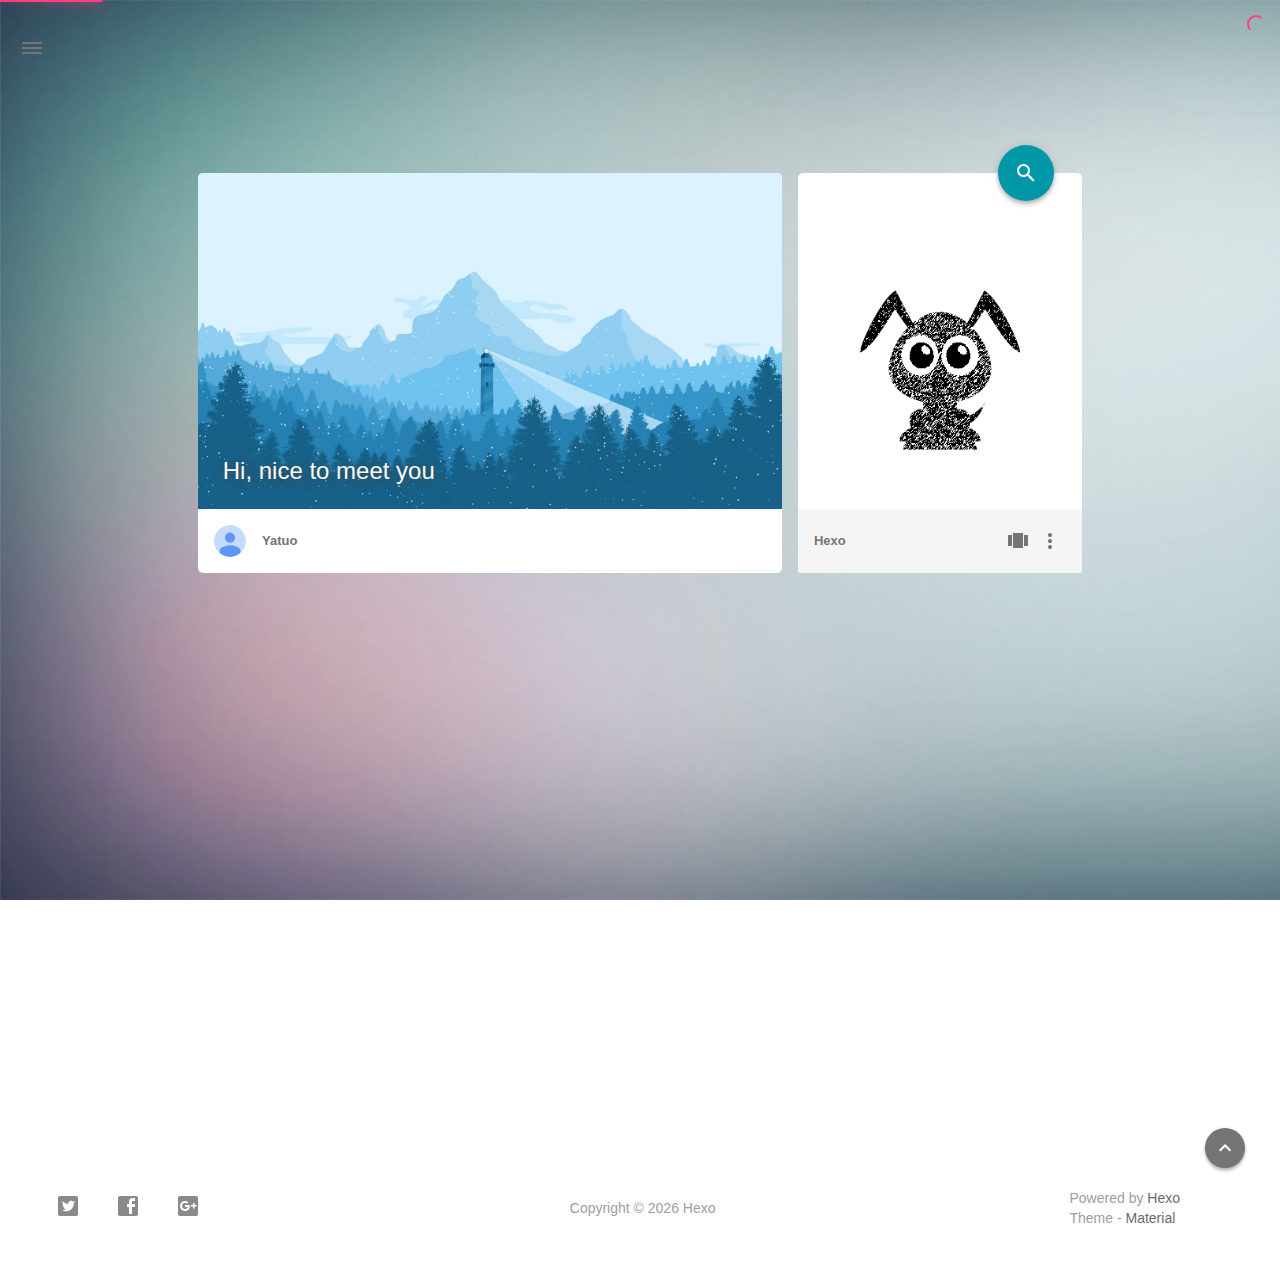
==== commit 0fc5ca07: "Site updated: 2016-12-08 16:23:15" ====
--- a/archives/index.html
+++ b/archives/index.html
@@ -47,7 +47,7 @@
         <link rel="stylesheet" href="/css/ie-blocker.css">
         
         
-            <script src="/js/ie-blocker.zhCN.js"></script>
+            <script src="/js/ie-blocker.en.js"></script>
         
     <![endif]-->
     
@@ -125,12 +125,7 @@
 
     <style>
         body{
-            background-color: #F5F5F5
-        }
-		
-		/* blog_info bottom background */
-        #scheme-Paradox .material-layout .something-else .mdl-card__supporting-text{
-            background-color: #fff;
+            background-image: url(/img/bg.png);
         }
     </style>
 
@@ -267,25 +262,25 @@
             
             
             
-                <a class="index_share-link" href="/ato.xml">
+                <a class="index_share-link" href="/atom.xml">
                     <li class="mdl-menu__item mdl-js-ripple-effect">
-                        文章 RSS
+                        Article RSS
                     </li>
                 </a>
             
             <a class="index_share-link" href="https://twitter.com/intent/tweet?text=Hexo&url=http://yoursite.com/&via=Yatuo" target="_blank">
                 <li class="mdl-menu__item mdl-js-ripple-effect">
-                    分享到 Twitter
+                    Share to Twitter
                 </li>
             </a>
             <a class="index_share-link" href="https://plus.google.com/share?url=http://yoursite.com/" target="_blank">
                 <li class="mdl-menu__item mdl-js-ripple-effect">
-                    分享到 Google+
+                    Share to Google+
                 </li>
             </a>
             <a class="index_share-link" href="http://service.weibo.com/share/share.php?appkey=&title=Hexo&url=http://yoursite.com/&pic=&searchPic=false&style=simple" target="_blank">
                 <li class="mdl-menu__item mdl-js-ripple-effect">
-                    分享到微博
+                    Share to Weibo
                 </li>
             </a>
         </ul>
@@ -317,7 +312,7 @@
         
         &nbsp;&nbsp;&nbsp;
         <span>
-            <a href="/2016/12/07/hello-world/" target="_self">继续阅读</a>
+            <a href="/2016/12/07/hello-world/" target="_self">Continue Reading</a>
         </span>
     </div>
     <!-- Post_entry Info-->
@@ -329,7 +324,7 @@
             </div>
             <div>
                 <strong>Yatuo</strong>
-                <span>12月 07, 2016</span>
+                <span>Dec 07, 2016</span>
             </div>
         </div>
         <div id="post_entry-right-info">
@@ -422,7 +417,7 @@
     <li id="sidebar-first-li">
         <a href="/" target="_self">
             <i class="material-icons sidebar-material-icons">home</i>
-             主页
+             Home
         </a>
     </li>
 
@@ -441,12 +436,12 @@
     <li class="dropdown">
         <a href="#" class="ripple-effect dropdown-toggle" data-toggle="dropdown">
             <i class="material-icons sidebar-material-icons">inbox</i>
-             归档
+             Archives
             <b class="caret"></b>
         </a>
         <ul class="dropdown-menu">
             <li>
-            <a class="sidebar_archives-link" href="/archives/2016/12/">十二月 2016<span class="sidebar_archives-count">1</span></a>
+            <a class="sidebar_archives-link" href="/archives/2016/12/">December 2016<span class="sidebar_archives-count">1</span></a>
         </li></ul>
     </li>
 
@@ -460,7 +455,7 @@
     <!-- Article Numebr  -->
     <li>
         <a href="/archives">
-             文章总数
+             Article Number
              <span class="sidebar-badge">1</span>
         </a>
     </li>
@@ -483,7 +478,7 @@
 <!-- Theme Material -->
 <a href="https://github.com/viosey/hexo-theme-material" class="sidebar-footer-text-a" target="_blank">
 	<div class="sidebar-text mdl-button mdl-js-button mdl-js-ripple-effect sidebar-footer-text-div" data-upgraded=",MaterialButton,MaterialRipple">
-		主题 - Material
+		Theme - Material
 		<span class="sidebar-badge badge-circle">i</span>
 	</div>
 </a>
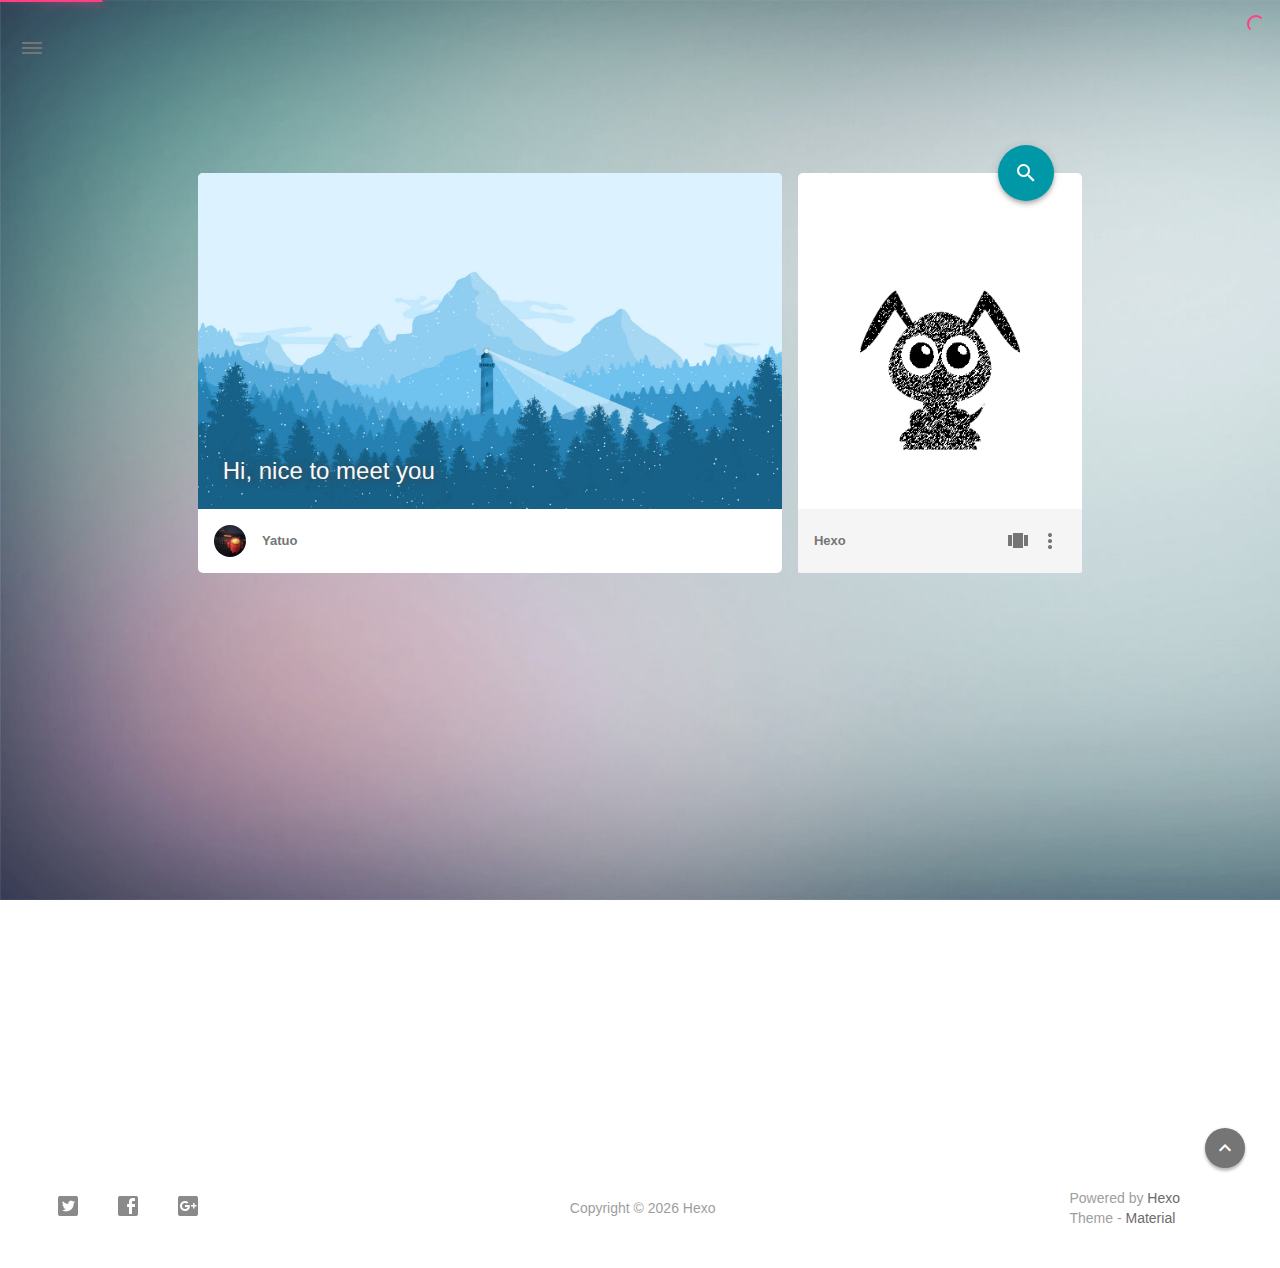
==== commit 94ac1d0a: "Site updated: 2016-12-08 16:51:20" ====
--- a/archives/index.html
+++ b/archives/index.html
@@ -204,7 +204,7 @@
     <div class="mdl-card__supporting-text meta mdl-color-text--grey-600">
         <!-- Author Avatar -->
         <div id="author-avatar">
-            <img src="/img/avatar.png" width="32px" height="32px" alt="avatar">
+            <img src="/img/myarc.jpg" width="32px" height="32px" alt="avatar">
         </div>
         <div>
             <strong>Yatuo</strong>
@@ -320,7 +320,7 @@
         <div id="post_entry-left-info" class="mdl-card__supporting-text meta mdl-color-text--grey-600">
             <!-- Author Avatar -->
             <div id="author-avatar">
-                <img src="/img/avatar.png" width="44px" height="44px" alt="Yatuo's avatar">
+                <img src="/img/myarc.jpg" width="44px" height="44px" alt="Yatuo's avatar">
             </div>
             <div>
                 <strong>Yatuo</strong>
@@ -387,7 +387,7 @@
 
     <!-- Sidebar Avatar -->
     <div class="sidebar-image">
-        <img src="/img/avatar.png" alt="Yatuo's avatar">
+        <img src="/img/myarc.jpg" alt="Yatuo's avatar">
     </div>
 
     <!-- Sidebar Email -->
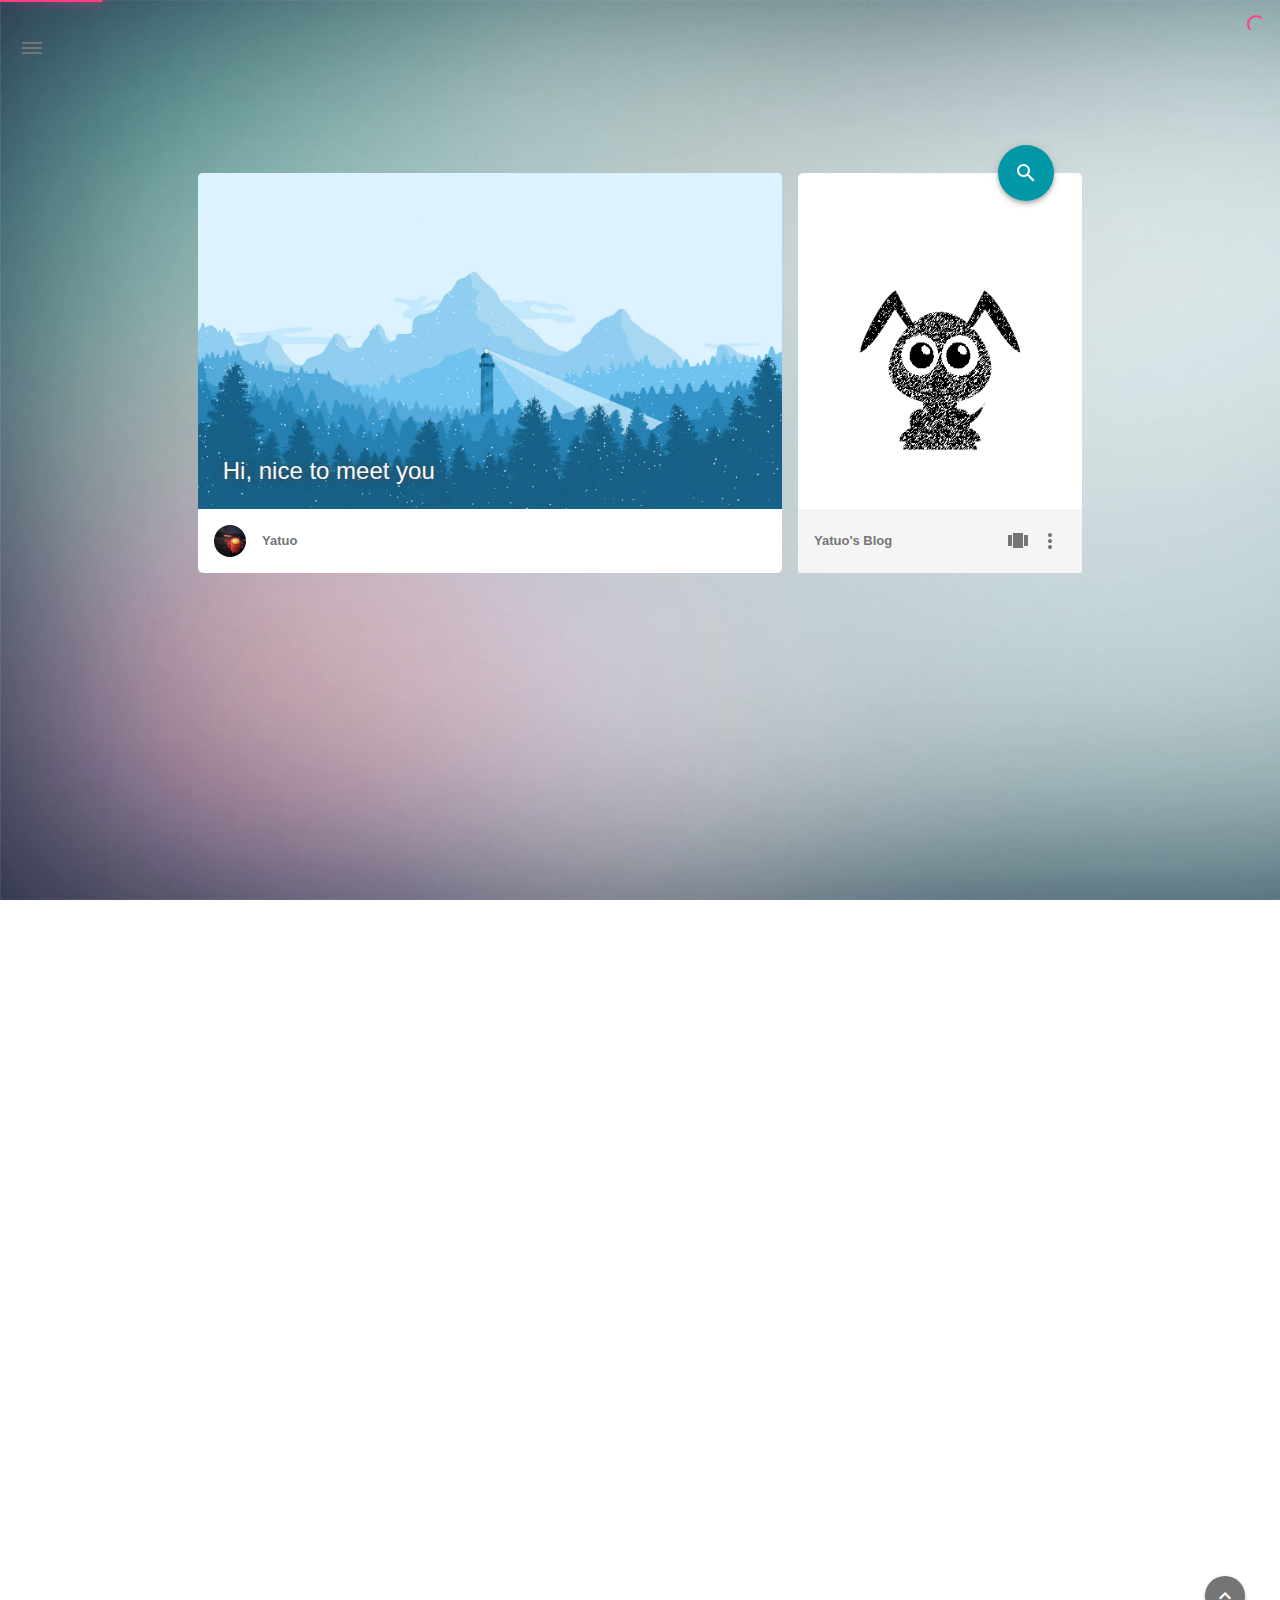
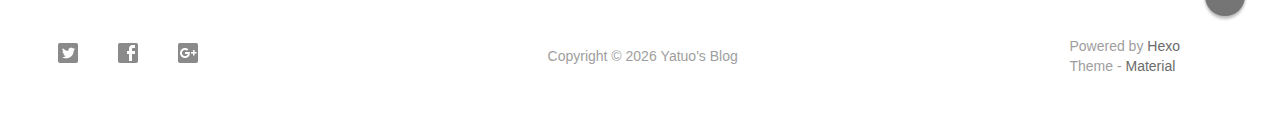
==== commit 54db2251: "Site updated: 2016-12-14 23:18:13" ====
--- a/archives/index.html
+++ b/archives/index.html
@@ -4,7 +4,7 @@
     <!-- Title -->
     
     <title>
-        archive_a | Hexo
+        archive_a | Yatuo&#39;s Blog
     </title>
     
     <!-- Favicons -->
@@ -35,19 +35,19 @@
     <!-- Add to homescreen for Safari on iOS -->
     <meta name="apple-mobile-web-app-capable" content="yes">
     <meta name="apple-mobile-web-app-status-bar-style" content="black">
-    <meta name="apple-mobile-web-app-title" content="Hexo">
+    <meta name="apple-mobile-web-app-title" content="Yatuo&#39;s Blog">
     
     <!-- The Open Graph protocol -->
     <meta property="og:url" content="http://yoursite.com">
     <meta property="og:type" content="blog">
-    <meta property="og:title" content="archive_a | Hexo">
+    <meta property="og:title" content="archive_a | Yatuo&#39;s Blog">
     <meta property="og:description" content="null">
     
      <!--[if lte IE 9]>
         <link rel="stylesheet" href="/css/ie-blocker.css">
         
         
-            <script src="/js/ie-blocker.en.js"></script>
+            <script src="/js/ie-blocker.zhCN.js"></script>
         
     <![endif]-->
     
@@ -240,7 +240,7 @@
     <div class="mdl-card__supporting-text meta meta--fill mdl-color-text--grey-600">
         <!-- Blog Title -->
         <div>
-            <strong>Hexo</strong>
+            <strong>Yatuo&#39;s Blog</strong>
         </div>
         <div class="section-spacer"></div>
         
@@ -264,23 +264,23 @@
             
                 <a class="index_share-link" href="/atom.xml">
                     <li class="mdl-menu__item mdl-js-ripple-effect">
-                        Article RSS
+                        文章 RSS
                     </li>
                 </a>
             
-            <a class="index_share-link" href="https://twitter.com/intent/tweet?text=Hexo&url=http://yoursite.com/&via=Yatuo" target="_blank">
+            <a class="index_share-link" href="https://twitter.com/intent/tweet?text=Yatuo&#39;s Blog&url=http://yoursite.com/&via=Yatuo" target="_blank">
                 <li class="mdl-menu__item mdl-js-ripple-effect">
-                    Share to Twitter
+                    分享到 Twitter
                 </li>
             </a>
             <a class="index_share-link" href="https://plus.google.com/share?url=http://yoursite.com/" target="_blank">
                 <li class="mdl-menu__item mdl-js-ripple-effect">
-                    Share to Google+
+                    分享到 Google+
                 </li>
             </a>
-            <a class="index_share-link" href="http://service.weibo.com/share/share.php?appkey=&title=Hexo&url=http://yoursite.com/&pic=&searchPic=false&style=simple" target="_blank">
+            <a class="index_share-link" href="http://service.weibo.com/share/share.php?appkey=&title=Yatuo&#39;s Blog&url=http://yoursite.com/&pic=&searchPic=false&style=simple" target="_blank">
                 <li class="mdl-menu__item mdl-js-ripple-effect">
-                    Share to Weibo
+                    分享到微博
                 </li>
             </a>
         </ul>
@@ -302,17 +302,20 @@
 	
 				
 		<!-- Post Title -->
-		<p class="article-headline-p"><a href="/2016/12/07/hello-world/">Hello World</a></p>
+		<p class="article-headline-p"><a href="/2016/12/14/php-form/">php_form</a></p>
 	</div>
 
     <!-- Post Excerpt -->
     <div class="mdl-color-text--grey-600 mdl-card__supporting-text post_entry-content">
         
-            Welcome to Hexo
+            由于数据库作业，使得自己开始学习php
+php表单
+创建表单
+...
         
         &nbsp;&nbsp;&nbsp;
         <span>
-            <a href="/2016/12/07/hello-world/" target="_self">Continue Reading</a>
+            <a href="/2016/12/14/php-form/" target="_self">继续阅读</a>
         </span>
     </div>
     <!-- Post_entry Info-->
@@ -324,7 +327,64 @@
             </div>
             <div>
                 <strong>Yatuo</strong>
-                <span>Dec 07, 2016</span>
+                <span>12月 14, 2016</span>
+            </div>
+        </div>
+        <div id="post_entry-right-info">
+            <!-- Category -->
+            <span class="post_entry-category">
+                
+            </span>
+            
+            
+            
+            <!-- Post Views -->
+            <span class="post_entry-views">
+                
+            </span>
+        </div>
+    </div>
+            
+</div>
+		
+		
+    
+		
+			<!-- Paradox Thumbnail -->
+        	<div class="post_entry-module mdl-card mdl-cell mdl-cell--12-col fade out">
+    
+    <!-- Post Thumbnail -->
+	
+		
+			<!-- Random Thumbnail -->
+			<div class="post_thumbnail-random mdl-card__media mdl-color-text--grey-50">
+		
+	
+				
+		<!-- Post Title -->
+		<p class="article-headline-p"><a href="/2016/12/07/hello-world/">Hello World</a></p>
+	</div>
+
+    <!-- Post Excerpt -->
+    <div class="mdl-color-text--grey-600 mdl-card__supporting-text post_entry-content">
+        
+            Welcome to Hexo
+        
+        &nbsp;&nbsp;&nbsp;
+        <span>
+            <a href="/2016/12/07/hello-world/" target="_self">继续阅读</a>
+        </span>
+    </div>
+    <!-- Post_entry Info-->
+    <div id="post_entry-info">
+        <div id="post_entry-left-info" class="mdl-card__supporting-text meta mdl-color-text--grey-600">
+            <!-- Author Avatar -->
+            <div id="author-avatar">
+                <img src="/img/myarc.jpg" width="44px" height="44px" alt="Yatuo's avatar">
+            </div>
+            <div>
+                <strong>Yatuo</strong>
+                <span>12月 07, 2016</span>
             </div>
         </div>
         <div id="post_entry-right-info">
@@ -417,7 +477,7 @@
     <li id="sidebar-first-li">
         <a href="/" target="_self">
             <i class="material-icons sidebar-material-icons">home</i>
-             Home
+             主页
         </a>
     </li>
 
@@ -436,12 +496,12 @@
     <li class="dropdown">
         <a href="#" class="ripple-effect dropdown-toggle" data-toggle="dropdown">
             <i class="material-icons sidebar-material-icons">inbox</i>
-             Archives
+             归档
             <b class="caret"></b>
         </a>
         <ul class="dropdown-menu">
             <li>
-            <a class="sidebar_archives-link" href="/archives/2016/12/">December 2016<span class="sidebar_archives-count">1</span></a>
+            <a class="sidebar_archives-link" href="/archives/2016/12/">十二月 2016<span class="sidebar_archives-count">2</span></a>
         </li></ul>
     </li>
 
@@ -455,8 +515,8 @@
     <!-- Article Numebr  -->
     <li>
         <a href="/archives">
-             Article Number
-             <span class="sidebar-badge">1</span>
+             文章总数
+             <span class="sidebar-badge">2</span>
         </a>
     </li>
 </ul>
@@ -478,7 +538,7 @@
 <!-- Theme Material -->
 <a href="https://github.com/viosey/hexo-theme-material" class="sidebar-footer-text-a" target="_blank">
 	<div class="sidebar-text mdl-button mdl-js-button mdl-js-ripple-effect sidebar-footer-text-div" data-upgraded=",MaterialButton,MaterialRipple">
-		Theme - Material
+		主题 - Material
 		<span class="sidebar-badge badge-circle">i</span>
 	</div>
 </a>
@@ -573,7 +633,7 @@
 </div>
 
 		<!--Copyright-->
-		<div id="copyright">Copyright&nbsp;©&nbsp;<script type="text/javascript">var fd = new Date();document.write(fd.getFullYear());</script>&nbsp;Hexo</div>
+		<div id="copyright">Copyright&nbsp;©&nbsp;<script type="text/javascript">var fd = new Date();document.write(fd.getFullYear());</script>&nbsp;Yatuo's Blog</div>
 
 		<!-- Paradox Footer Right Section -->
 
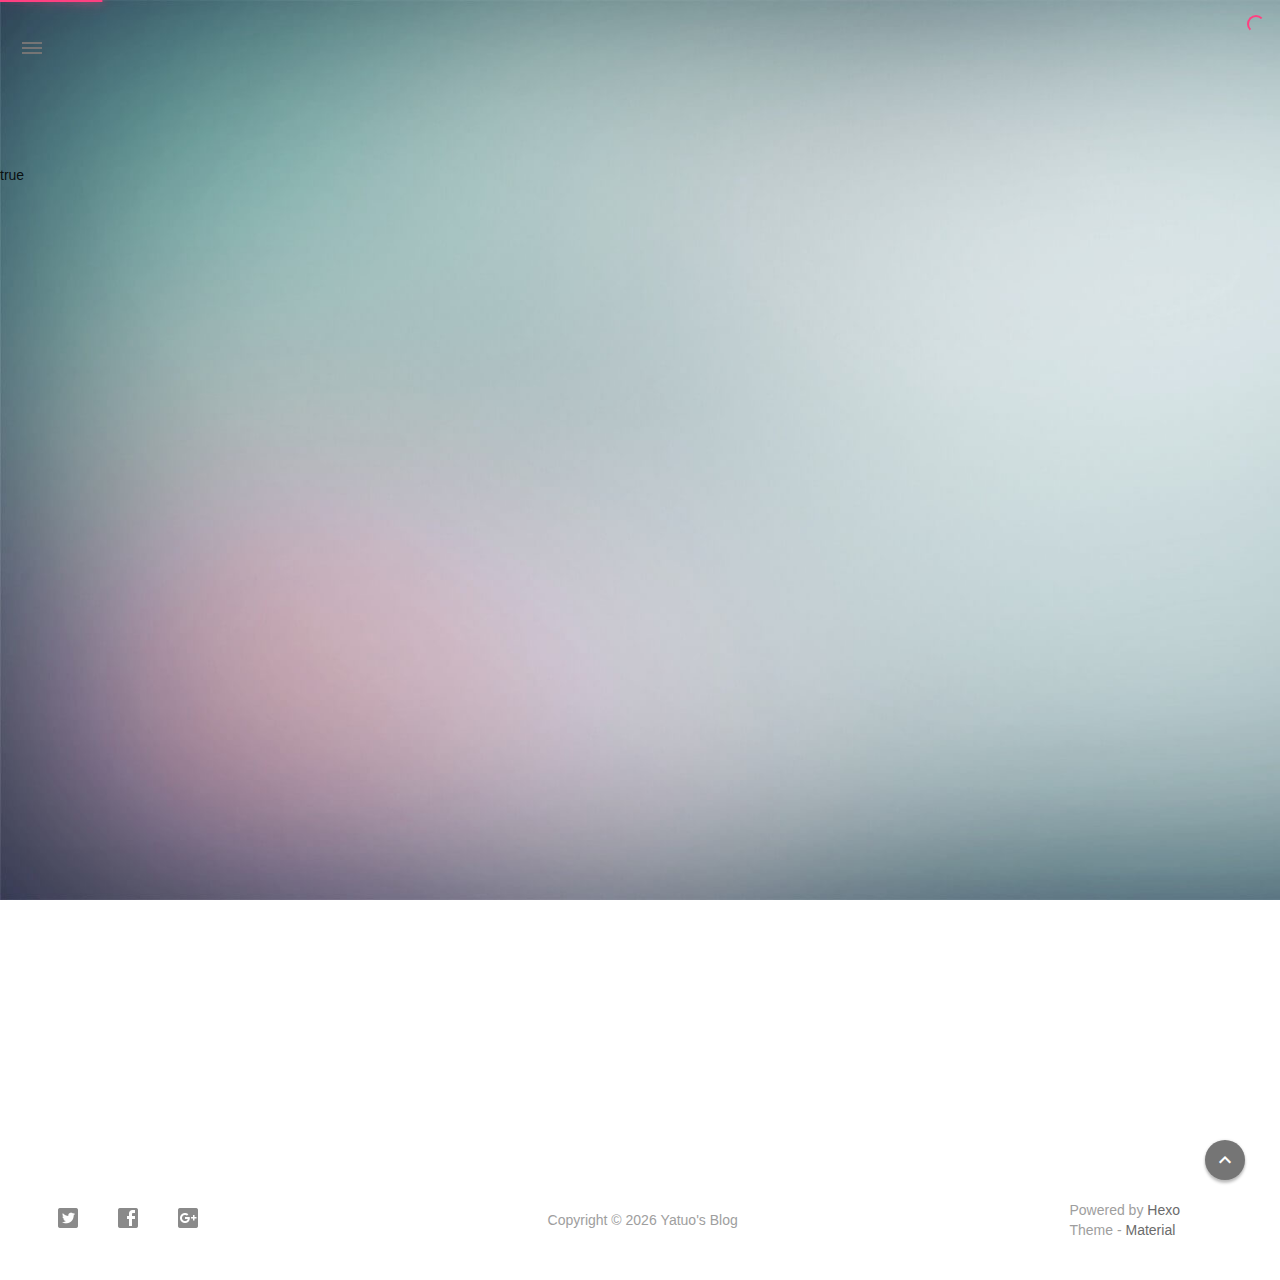
==== commit 173cb89b: "Site updated: 2016-12-15 12:54:55" ====
--- a/archives/index.html
+++ b/archives/index.html
@@ -189,104 +189,10 @@
 				
 				
                 <!-- Index Module -->
+true
 <div class="material-index mdl-grid">
 	
-		<!-- Paradox Header -->
-		<!-- Daily pic -->
-<div class="mdl-card daily-pic mdl-cell mdl-cell--8-col index-top-block">
-    
-    <!-- Pic & Slogan -->
-    <div class="mdl-card__media mdl-color-text--grey-50" style="background-image:url(/img/daily_pic.png)">
-        <p class="index-top-block-slogan"><a href="#">Hi, nice to meet you</a></p>
-    </div>
-
-    <!-- Avatar & Name -->
-    <div class="mdl-card__supporting-text meta mdl-color-text--grey-600">
-        <!-- Author Avatar -->
-        <div id="author-avatar">
-            <img src="/img/myarc.jpg" width="32px" height="32px" alt="avatar">
-        </div>
-        <div>
-            <strong>Yatuo</strong>
-        </div>
-    </div>
-</div>
-		<!-- Blog info -->
-<div class="mdl-card something-else mdl-cell mdl-cell--8-col mdl-cell--4-col-desktop index-top-block">
-	
-    <!-- Search -->
-	<!-- Google -->
-	<div class="mdl-textfield mdl-js-textfield mdl-textfield--expandable" method="post" action="">
-		<label id="search-label" class="mdl-button mdl-js-ripple-effect mdl-js-button mdl-button--fab mdl-color--accent mdl-shadow--4dp" for="search">
-			<i class="material-icons mdl-color-text--white" role="presentation">search</i>
-		</label>
-
-		<form id="search-form" method="get" action="//google.com/search" accept-charset="UTF-8" class="mdl-textfield__expandable-holder" target="_blank">
-			<input class="mdl-textfield__input search-input" type="search" name="q" id="search" placeholder="">
-			<label id="search-form-label" class="mdl-textfield__label" for="search"></label>
-			
-			<input type="hidden" name="sitesearch" value="http://yoursite.com">
-		</form>
-	</div>
-
-    <!-- LOGO -->
-    <div class="something-else-logo mdl-color--white mdl-color-text--grey-600">
-        <a href="null">
-            <img src="/img/logo.png" alt="logo">
-        </a>
-    </div>
-
-    <!-- Infomation -->
-    <div class="mdl-card__supporting-text meta meta--fill mdl-color-text--grey-600">
-        <!-- Blog Title -->
-        <div>
-            <strong>Yatuo&#39;s Blog</strong>
-        </div>
-        <div class="section-spacer"></div>
-        
-        <!-- Pages -->
-        <button id="show-pages-button" class="mdl-button mdl-js-button mdl-js-ripple-effect mdl-button--icon">
-            <i class="material-icons" role="presentation">view_carousel</i>
-            <span class="visuallyhidden">Pages</span>
-        </button>
-        <ul class="mdl-menu mdl-js-menu mdl-menu--bottom-right" for="show-pages-button">
-            
-        </ul>
-        
-        <!-- Menu -->
-        <button id="menubtn" class="mdl-button mdl-js-button mdl-js-ripple-effect mdl-button--icon">
-            <i class="material-icons" role="presentation">more_vert</i>
-            <span class="visuallyhidden">show menu</span>
-        </button>
-        <ul class="mdl-menu mdl-js-menu mdl-menu--bottom-right" for="menubtn">
-            
-            
-            
-                <a class="index_share-link" href="/atom.xml">
-                    <li class="mdl-menu__item mdl-js-ripple-effect">
-                        文章 RSS
-                    </li>
-                </a>
-            
-            <a class="index_share-link" href="https://twitter.com/intent/tweet?text=Yatuo&#39;s Blog&url=http://yoursite.com/&via=Yatuo" target="_blank">
-                <li class="mdl-menu__item mdl-js-ripple-effect">
-                    分享到 Twitter
-                </li>
-            </a>
-            <a class="index_share-link" href="https://plus.google.com/share?url=http://yoursite.com/" target="_blank">
-                <li class="mdl-menu__item mdl-js-ripple-effect">
-                    分享到 Google+
-                </li>
-            </a>
-            <a class="index_share-link" href="http://service.weibo.com/share/share.php?appkey=&title=Yatuo&#39;s Blog&url=http://yoursite.com/&pic=&searchPic=false&style=simple" target="_blank">
-                <li class="mdl-menu__item mdl-js-ripple-effect">
-                    分享到微博
-                </li>
-            </a>
-        </ul>
-    </div>
-</div>
-	
+    <div class="locate-thumbnail-symbol"></div>
     
     
 		
@@ -333,7 +239,7 @@
         <div id="post_entry-right-info">
             <!-- Category -->
             <span class="post_entry-category">
-                
+                <a class="post_category-link" href="/categories/PHP/">PHP</a>
             </span>
             
             
@@ -412,7 +318,7 @@
     
     var randomNum;
     
-    var locatePost = $(".something-else").next();
+    var locatePost = $(".locate-thumbnail-symbol").next();
     for(var i=0; i < 10; i++){
         
         randomNum = Math.floor(Math.random() * 5 + 1);
@@ -511,6 +417,18 @@
 
     <!-- Pages  -->
 	
+		<li>
+			<a href="/about" title="about">
+				about
+			</a>
+		</li>
+	
+		<li>
+			<a href="/categories/PHP" title="PHP">
+				PHP
+			</a>
+		</li>
+	
 
     <!-- Article Numebr  -->
     <li>
--- a/css/style.min.css
+++ b/css/style.min.css
@@ -1,4 +1,4 @@
-.mdl-menu__item,a{font-weight:300}body{margin:0;padding:0;top:0;right:0;bottom:0;left:0;z-index:-1;-webkit-background-size:cover;-moz-background-size:cover;-o-background-size:cover;background-size:cover;background-attachment:fixed;content:''}.fa,.material-icons{-moz-osx-font-smoothing:grayscale}.mdl-button{font-family:Roboto,"Helvetica Neue",Helvetica,"PingFang SC","Hiragino Sans GB","Microsoft YaHei","微软雅黑",Arial,sans-serif}#local-search-result{position:absolute;background-color:#fff;border-radius:2px;box-shadow:0 2px 5px 0 rgba(0,0,0,.16),0 2px 10px 0 rgba(0,0,0,.12);z-index:6;max-width:100%}#local-search-result ul{list-style:none;padding:0}#local-search-result ul li{padding:10px 20px;border-top:1px solid #dadada}#local-search-result ul li:first-child{border-top:none}#local-search-result ul li p{margin:0;max-height:50px;overflow:hidden}#local-search-result .search-keyword{font-style:normal;font-weight:700}#local-search-result ul li a{text-decoration:none}#local-search-result ul li .search-result{color:#333}.highlight tr{display:flex}#post-content .line{height:19px}#post-content.markdown-Material figure,#post-content.markdown-Plain figure{overflow:auto}#post-content.markdown-Material code{background-color:#EEE;border-radius:4px;padding:2px 5px}#post-content.markdown-Material pre code{background:0 0;border-radius:0;padding:0}#post-content.markdown-Material blockquote,#post-content.markdown-Material pre{word-break:break-all;word-wrap:break-word}#post-content.markdown-Material pre{font-size:13px;line-height:21px;margin:0;white-space:-moz-pre-wrap;white-space:-pre-wrap;white-space:-o-pre-wrap;max-width:100%;border:0 solid rgba(102,128,153,.075);border-left:2px solid #455A64;border-radius:0;padding:10px 16px;background:#607D8B;color:#FFF;min-width:100%;width:100%}#post-content.markdown-Material blockquote{white-space:-moz-pre-wrap;white-space:-pre-wrap;white-space:-o-pre-wrap;font-size:14px;line-height:0;padding:0;color:#777;border-left:.5em solid #ddd}#post-content.markdown-Material h1,#post-content.markdown-Material h2,#post-content.markdown-Material h3,#post-content.markdown-Material h4,#post-content.markdown-Material h5,#post-content.markdown-Material h6{background-color:#F6F6F6;line-height:1em;font-weight:400;display:block;width:100%;margin:1pc 0;padding:5px 0 5px 15px}#post-content.markdown-Material h1{z-index:0;font-size:2.8em;border-left:7px solid #009688}#post-content.markdown-Material h2{z-index:0;font-size:2.5em;border-left:6px solid #00BCD4}#post-content.markdown-Material h3{font-size:2.2em;border-left:5px solid #8BC34A}#post-content.markdown-Material h4{font-size:1.9em;border-left:4px solid #E91E63}#post-content.markdown-Material h5{font-size:1.6em;border-left:3px solid #9C27B0}#post-content.markdown-Material h6{font-size:1.3em;border-left:2px solid #CDDC39}@media screen and (max-width:480px){#post-content.markdown-Material h1{font-size:2em}#post-content.markdown-Material h2{font-size:1.85em}#post-content.markdown-Material h3{font-size:1.7em}#post-content.markdown-Material h4{font-size:1.55em}#post-content.markdown-Material h5{font-size:1.4em}#post-content.markdown-Material h6{font-size:1.25em}}#post-content.markdown-Material ul li{list-style-type:circle}#post-content.markdown-Material ol li{list-style-type:decimal}#post-content.markdown-Material hr{margin:2.4em 30px;border:1px solid #E9E9E6;border-width:2px 0 0}#post-content.markdown-Github figure{margin-left:0}#post-content.markdown-Github,#post-content.markdown-Github p{font-size:15px;line-height:1.7;overflow:hidden}#post-content.markdown-Github>:first-child{margin-top:0!important}#post-content.markdown-Github>:last-child{margin-bottom:0!important}#post-content.markdown-Github a.absent{color:#c00}#post-content.markdown-Github a.anchor{display:block;padding-left:30px;margin-left:-30px;cursor:pointer;position:absolute;top:0;left:0;bottom:0}#post-content.markdown-Github h1,#post-content.markdown-Github h2,#post-content.markdown-Github h3,#post-content.markdown-Github h4,#post-content.markdown-Github h5,#post-content.markdown-Github h6{margin:1em 0 15px;padding:0;font-weight:700;line-height:1.7;cursor:text;position:relative}#post-content.markdown-Github h1 .octicon-link,#post-content.markdown-Github h2 .octicon-link,#post-content.markdown-Github h3 .octicon-link,#post-content.markdown-Github h4 .octicon-link,#post-content.markdown-Github h5 .octicon-link,#post-content.markdown-Github h6 .octicon-link{display:none;color:#000}#post-content.markdown-Github h1:hover a.anchor .octicon-link,#post-content.markdown-Github h2:hover a.anchor .octicon-link,#post-content.markdown-Github h3:hover a.anchor .octicon-link,#post-content.markdown-Github h4:hover a.anchor .octicon-link,#post-content.markdown-Github h5:hover a.anchor .octicon-link,#post-content.markdown-Github h6:hover a.anchor .octicon-link,#post-content.markdown-Github li p.first{display:inline-block}#post-content.markdown-Github h1:hover a.anchor,#post-content.markdown-Github h2:hover a.anchor,#post-content.markdown-Github h3:hover a.anchor,#post-content.markdown-Github h4:hover a.anchor,#post-content.markdown-Github h5:hover a.anchor,#post-content.markdown-Github h6:hover a.anchor{text-decoration:none;line-height:1;padding-left:0;margin-left:-22px;top:15%}#post-content.markdown-Github h1 code,#post-content.markdown-Github h1 tt,#post-content.markdown-Github h2 code,#post-content.markdown-Github h2 tt,#post-content.markdown-Github h3 code,#post-content.markdown-Github h3 tt,#post-content.markdown-Github h4 code,#post-content.markdown-Github h4 tt,#post-content.markdown-Github h5 code,#post-content.markdown-Github h5 tt,#post-content.markdown-Github h6 code,#post-content.markdown-Github h6 tt{font-size:inherit}#post-content.markdown-Github h1{font-size:2.5em;border-bottom:1px solid #ddd}#post-content.markdown-Github h2{font-size:2em;border-bottom:1px solid #eee}#post-content.markdown-Github h3{font-size:1.5em}#post-content.markdown-Github h4{font-size:1.2em}#post-content.markdown-Github h5{font-size:1em}#post-content.markdown-Github h6{color:#777;font-size:1em}#post-content.markdown-Github blockquote,#post-content.markdown-Github dl,#post-content.markdown-Github ol,#post-content.markdown-Github p,#post-content.markdown-Github table,#post-content.markdown-Github ul{margin:15px 0}#post-content.markdown-Github hr{height:.25em;padding:0;margin:24px 0;background-color:#e7e7e7;border:0}#post-content.markdown-Github ol,#post-content.markdown-Github ul{padding-left:30px;font-size:15px;line-height:1.7;overflow:hidden}#post-content.markdown-Github ol.no-list,#post-content.markdown-Github ul.no-list{list-style-type:none;padding:0}#post-content.markdown-Github ol ol,#post-content.markdown-Github ol ul,#post-content.markdown-Github ul ol,#post-content.markdown-Github ul ul{margin-top:0;margin-bottom:0}#post-content.markdown-Github dl{padding:0}#post-content.markdown-Github dl dt{font-size:14px;font-weight:700;font-style:italic;padding:0;margin-top:15px}#post-content.markdown-Github dl dd{margin-bottom:15px;padding:0 15px}#post-content.markdown-Github blockquote{border-left:4px solid #DDD;padding:0 15px;color:#777;font-style:normal}#post-content.markdown-Github blockquote>:first-child{margin-top:0}#post-content.markdown-Github blockquote>:last-child{margin-bottom:0}#post-content.markdown-Github table{width:100%;overflow:auto;display:block;border-spacing:0;border-collapse:collapse}#post-content.markdown-Github table th{font-weight:700}#post-content.markdown-Github table td,#post-content.markdown-Github table th{padding:6px 13px;border:1px solid #ddd}#post-content.markdown-Github table tr{background-color:#fff}#post-content.markdown-Github table tr:nth-child(2n){background-color:#f8f8f8}#post-content.markdown-Github img{max-width:100%;-moz-box-sizing:border-box;box-sizing:border-box}#post-content.markdown-Github span.frame{display:block;overflow:hidden}#post-content.markdown-Github span.frame>span{border:1px solid #ddd;display:block;float:left;overflow:hidden;margin:13px 0 0;padding:7px;width:auto}#post-content.markdown-Github span.frame span img{display:block;float:left}#post-content.markdown-Github span.frame span span{clear:both;color:#333;display:block;padding:5px 0 0}#post-content.markdown-Github span.align-center{display:block;overflow:hidden;clear:both}#post-content.markdown-Github span.align-center>span{display:block;overflow:hidden;margin:13px auto 0;text-align:center}#post-content.markdown-Github span.align-center span img{margin:0 auto;text-align:center}#post-content.markdown-Github span.align-right{display:block;overflow:hidden;clear:both}#post-content.markdown-Github span.align-right>span{display:block;overflow:hidden;margin:13px 0 0;text-align:right}#post-content.markdown-Github span.align-right span img{margin:0;text-align:right}#post-content.markdown-Github span.float-left{display:block;margin-right:13px;overflow:hidden;float:left}#post-content.markdown-Github span.float-left span{margin:13px 0 0}#post-content.markdown-Github span.float-right{display:block;margin-left:13px;overflow:hidden;float:right}#post-content.markdown-Github span.float-right>span{display:block;overflow:hidden;margin:13px auto 0;text-align:right}#post-content.markdown-Github code,#post-content.markdown-Github tt{margin:0 2px;padding:0 5px;background-color:rgba(0,0,0,.04);border-radius:3px}#post-content.markdown-Github code{white-space:nowrap}#post-content.markdown-Github pre>code{margin:0;padding:0;white-space:pre;border:none;background:0 0}#post-content.markdown-Github .code,#post-content.markdown-Github .gutter{font-size:13px;line-height:19px;overflow:auto;padding:16px;border:none;display:block}#post-content.markdown-Github .code{border-top-right-radius:3px;border-bottom-right-radius:3px}#post-content.markdown-Github .gutter{border-top-left-radius:3px;border-bottom-left-radius:3px}#post-content.markdown-Github .code pre,#post-content.markdown-Github .gutter pre{margin:0;display:block}#post-content.markdown-Github pre code,#post-content.markdown-Github pre tt{margin:0;padding:0;background-color:transparent;border:none}#scheme-Paradox .index-top-block{margin-bottom:47.59px}@media screen and (max-width:480px){#scheme-Paradox .index-top-block{transition:1s;width:100%;margin:0;border-radius:0!important}#scheme-Paradox .material-layout .daily-pic{height:100%}#scheme-Paradox .material-layout .something-else{margin-bottom:30px}#scheme-Paradox .index-top-block-date{display:none}}@media screen and (min-width:481px) and (max-width:840px){#scheme-Paradox .index-top-block{min-height:200px!important;transition:1s;margin-bottom:47.59px}#scheme-Paradox .material-layout .daily-pic{width:calc(66.6666666667% - 16px)}#scheme-Paradox .material-layout .something-else{width:calc(33.3333333333% - 16px)}}#scheme-Paradox .index-top-block-slogan{font-size:24px;line-height:26px;font-weight:400;margin:0;text-shadow:1px 1px 8px #444}#scheme-Paradox .index-top-block-slogan a{text-decoration:none}#scheme-Paradox .material-layout .minilogo,#scheme-Paradox .social-btn{background-position:center;background-repeat:no-repeat}#scheme-Paradox .post_entry-module{margin-bottom:47.59px;margin-top:0}#scheme-Paradox .material-layout .material-index,#scheme-Paradox .material-layout .material-post{display:flex;margin:0 auto;padding:0;width:100%;max-width:900px;flex-shrink:0}#scheme-Paradox .material-layout .material-layout__content{position:relative;padding-top:165px;margin:0 auto;width:100%}#scheme-Paradox .material-layout .mdl-card{display:flex;min-height:400px;flex-direction:column;align-items:stretch;border-radius:5px}@media screen and (max-width:480px){#scheme-Paradox .material-layout .material-layout__content{padding-top:0}#scheme-Paradox .material-post .mdl-card{border-radius:0}}#scheme-Paradox .material-layout .mdl-card__title{padding:1pc;flex-grow:1}#scheme-Paradox .material-layout .mdl-card__media{display:flex;box-sizing:border-box;padding:24.72px;background-size:cover;cursor:pointer;flex-grow:1;flex-direction:row;align-items:flex-end}#scheme-Paradox .material-layout .mdl-card__media a,#scheme-Paradox .material-layout .mdl-card__title a{color:inherit}#scheme-Paradox .material-layout .mdl-card__supporting-text{display:inline;padding:20px 0 1pc;width:100%;min-height:4pc;align-items:center}#scheme-Paradox .material-layout .mdl-card__supporting-text strong{font-weight:700}#scheme-Paradox .material-layout .mdl-card__media~.mdl-card__supporting-text{min-height:4pc}@media screen and (max-width:480px){#scheme-Paradox .material-layout .mdl-card__supporting-text{padding-top:12px;padding-bottom:0}#scheme-Paradox .daily-pic .mdl-card__media~.mdl-card__supporting-text{display:none}}#scheme-Paradox .material-layout .mdl-card__supporting-text:not(:last-child){box-sizing:border-box;min-height:76px}#scheme-Paradox .material-layout .post_entry-module .mdl-card__media~.mdl-card__supporting-text{padding:29.03px 1pc 1pc}@media screen and (max-width:480px){#scheme-Paradox .material-layout .mdl-card__supporting-text:not(: last-child){min-height:70px}#scheme-Paradox .material-layout .post_entry-module .mdl-card__media~.mdl-card__supporting-text{padding:2pc 1pc}}#scheme-Paradox .material-layout .mdl-card__actions:first-child{margin-left:0}#scheme-Paradox .material-layout .meta{display:flex;box-sizing:border-box;padding:1pc;height:auto;flex-direction:row;align-items:center;justify-content:flex-start}#scheme-Paradox .material-layout .meta>.meta__favorites{margin:0 8px;font-weight:500;font-size:13px;flex-direction:row}#scheme-Paradox .material-layout .meta>.meta__favorites .material-icons{margin-left:9pt;font-size:2em;cursor:pointer}#scheme-Paradox .material-layout .mdl-card .meta.meta--fill{justify-content:space-between}#scheme-Paradox .material-layout .meta>:first-child{margin-right:1pc}#scheme-Paradox .material-layout .meta>*{display:flex;flex-direction:column}#scheme-Paradox .material-layout .something-else>button{position:absolute;top:0;right:28px;transform:translate(0,-28px)}#scheme-Paradox .material-layout .something-else .something-else-logo{display:flex;flex-direction:column;justify-content:center;align-items:center;border-top-right-radius:2px;border-top-left-radius:2px;font-size:13px;flex-grow:1;box-sizing:border-box;padding:24px;background-size:cover}@media screen and (max-width:480px){#scheme-Paradox .material-layout .something-else .something-else-logo{padding:0}}#scheme-Paradox .material-layout .something-else .something-else-logo img{margin-bottom:10px;width:10pc;height:10pc}#scheme-Paradox .material-layout .something-else .mdl-card__supporting-text{border-bottom-right-radius:2px;border-bottom-left-radius:2px;background-color:#f5f5f5}#scheme-Paradox .material-layout .material-index>.material-nav,#scheme-Paradox .material-layout .material-post>.material-nav{display:flex;margin:10px 15px;color:#fff;font-weight:500;flex-direction:row;justify-content:space-between;align-items:center}#scheme-Paradox .material-layout .material-index>.material-nav>.material-nav__button,#scheme-Paradox .material-layout .material-post>.material-nav>.material-nav__button{color:#fff;text-decoration:none}#scheme-Paradox .material-layout .material-index>.material-nav .mdl-button,#scheme-Paradox .material-layout .material-post>.material-nav .mdl-button{background-color:#fff;color:rgba(0,0,0,.54)}#scheme-Paradox .material-layout .material-index>.material-nav>.material-nav__button:first-child .mdl-butto,#scheme-Paradox .material-layout .material-post>.material-nav>.material-nav__button:first-child .mdl-button{margin-right:1pc}#scheme-Paradox .material-layout .material-index>.material-nav>.material-nav__button:last-child .mdl-button,#scheme-Paradox .material-layout .material-post>.material-nav>.material-nav__button:last-child .mdl-button{margin-left:1pc}#scheme-Paradox .page-number{display:none}#scheme-Paradox .material-nav .page-number.current{display:block;color:#666;text-align:center;margin:0 auto}#scheme-Paradox .material-layout .mdl-card>a{color:inherit;text-decoration:none;font-weight:inherit}#scheme-Paradox .material-layout .mdl-card h3{margin:0}#scheme-Paradox .material-layout .mdl-card h1 a,#scheme-Paradox .material-layout .mdl-card h2 a,#scheme-Paradox .material-layout .mdl-card h3 a,#scheme-Paradox .material-layout .mdl-card h4 a,#scheme-Paradox .material-layout .mdl-card h5 a,#scheme-Paradox .material-layout .mdl-card h6 a{text-decoration:none}#scheme-Paradox .material-layout .mdl-card h3.quote:after,#scheme-Paradox .material-layout .mdl-card h3.quote:before{display:block;margin-top:.5em;font-size:3em}#scheme-Paradox .material-layout .mdl-card h3.quote:before{content:'“'}#scheme-Paradox .material-layout .mdl-card h3.quote:after{content:'”'}#scheme-Paradox .material-post_container .custom-header{background-color:transparent}#scheme-Paradox .material-post_container .material-index>.mdl-card .mdl-card__media,#scheme-Paradox .material-post_container .material-post>.mdl-card .mdl-card__media{height:280px}#scheme-Paradox .material-post_container .meta+.mdl-card__supporting-text{display:block;border:0;flex-direction:column}#scheme-Paradox .material-post_container .comments{background-color:#eee;display:flex;box-sizing:border-box;padding:2pc;flex-direction:column;justify-content:flex-start;align-items:stretch;position:relative}#scheme-Paradox .material-post_container .comments>form{display:flex;margin-bottom:1pc;flex-diretion:row}#scheme-Paradox .material-post_container .comments>form .mdl-textfield{margin-right:1pc;color:#616161;flex-grow:1}#scheme-Paradox .material-post_container .comments>form .mdl-textfield input,#scheme-Paradox .material-post_container .comments>form .mdl-textfield textarea{resize:none}#scheme-Paradox .material-post_container .comments>form button{margin-top:20px;background-color:rgba(0,0,0,.24);color:#fff}#scheme-Paradox .material-post_container .comments .comment{flex-direction:column;align-items:stretch}#scheme-Paradox .material-post_container .comments .comment>.comment__header{display:flex;margin-bottom:1pc;flex-direction:row;align-items:center}#scheme-Paradox .material-post_container .comments .comment>.comment__header>.comment__author{display:flex;flex-grow:1;flex-direction:column}#scheme-Paradox .material-post_container .comments .comment>.comment__text{line-height:1.5em}#scheme-Paradox .material-post_container .comments .comment>.comment__actions{display:flex;font-size:.8em;flex-direction:row;justify-content:flex-start;align-items:center;padding-left:64px}#scheme-Paradox .material-post_container .comments .comment>.comment__actions button{margin-right:1pc;color:rgba(0,0,0,.24)}#scheme-Paradox .material-post_container .comments .comment>.comment__answers{padding-top:2pc;padding-left:3pc}#scheme-Paradox #post-toc-trigger-btn{position:fixed;top:5pc;left:1pc;z-index:8;color:#fff;border-radius:50%}@media screen and (max-width:480px){#scheme-Paradox #post-toc-trigger-btn{display:none}}#scheme-Paradox .material-layout .section-spacer{flex-grow:1}#scheme-Paradox .material-layout .something-else{z-index:7;overflow:visible}#scheme-Paradox .material-layout .amazing .mdl-card__title{background-color:#263238}#scheme-Paradox .material-layout .minilogo{width:44px;height:44px;border-radius:22px;background-color:#f5f5f5;background-image:url(../img/avatar.png);background-size:50%}#scheme-Paradox .mdl-grid{display:flex!important}#scheme-Paradox .social-btn{margin:0 1pc;width:24px;height:24px;border-radius:2px;background-color:transparent;background-size:contain;opacity:.46;cursor:pointer}#scheme-Paradox .social-btn__share{background:0 0;color:rgba(0,0,0,.54)}#scheme-Paradox .mdl-mini-footer{box-sizing:border-box;margin-top:5pc;padding:40px;height:120px;background-color:#fff;align-items:center}@media screen and (max-width:840px){#scheme-Paradox .material-layout .mdl-mini-footer{padding:30px 0 20px;height:200px}}#scheme-Paradox .post_entry-content img{width:98%}#scheme-Paradox #post-content{max-width:90%;margin:1pc auto;padding-top:0}#scheme-Paradox #post-content img{max-width:100%}#scheme-Paradox .page-navigator{display:inline-block;margin:20px 0;padding-left:0;border-radius:4px}#scheme-Paradox .page-navigator li.current{background:#323c3f;color:#fff}#scheme-Paradox .page-navigator>li{display:inline}#scheme-Paradox .page-navigator>li:first-child>a,#scheme-Paradox .page-navigator>li:first-child>span{margin-left:0}#scheme-Paradox .page-navigator>.current>a,#scheme-Paradox .page-navigator>.current>a:focus,#scheme-Paradox .page-navigator>.current>a:hover,#scheme-Paradox .page-navigator>.current>span,#scheme-Paradox .page-navigator>.current>span:focus,#scheme-Paradox .page-navigator>.current>span:hover{z-index:2;color:#fff;cursor:default}#scheme-Paradox .page-navigator>li>a,#scheme-Paradox .page-navigator>li>span{height:32px;width:32px;line-height:32px;color:#ff4081;position:relative;float:left;margin-right:5px;margin-left:5px;text-decoration:none;text-align:center}#scheme-Paradox .footer-develop-a{color:#9e9e9e;text-decoration:none;font-weight:400}#scheme-Paradox .footer-develop-a:hover{color:#0097a7;text-decoration:underline!important}#scheme-Paradox #post_entry-info{border-top:1px solid rgba(0,0,0,.1)}#scheme-Paradox #post_entry-left-info{float:left;width:50%}#scheme-Paradox #post_entry-right-info{float:right;font-size:13px;font-weight:400;padding:1pc;margin-top:20px;margin-right:20px}@media screen and (max-width:480px){#scheme-Paradox #post_entry-left-info{padding:1pc 4%}#scheme-Paradox #post_entry-right-info{margin-top:0;margin-right:0;width:50%;padding:1pc 2%;text-align:right;top:21px}}#scheme-Paradox #post_entry-right-info a{text-decoration:none;font-weight:400}#scheme-Paradox #copyright{margin-left:auto;margin-right:auto;text-align:center}@media screen and (min-width:481px) and (max-width:840px){#scheme-Paradox #copyright{padding:20px 0}}#scheme-Paradox .article-headline-p a{font-weight:400}#scheme-Paradox .article-headline-p a,#scheme-Paradox .article-headline-p-nopic a,#scheme-Paradox .article-headline-p-top a,#scheme-Paradox .index_category-link,#scheme-Paradox .index_share-link,#scheme-Paradox .material-nav a,#scheme-Paradox .post_share-link,#scheme-Paradox .post_tag-link,#scheme-Paradox .sidebar .sidebar-brand,#scheme-Paradox .sidebar-footer-text-a{text-decoration:none}#scheme-Paradox .index_category-link,#scheme-Paradox .post_tag-link{padding:15px}#scheme-Paradox .mdl-mini-footer--right-section{margin-right:60px}@media screen and (max-width:480px){#scheme-Paradox .mdl-mini-footer--right-section{margin-right:0}}#scheme-Paradox .mdl-mini-footer--right-section a{color:#6b6b6b}#scheme-Paradox #author-avatar,#scheme-Paradox #comment__avatar{margin-right:1pc;border-radius:50%;overflow:hidden}#scheme-Paradox .mdl-mini-footer--social-btn{outline-style:none}#scheme-Paradox .material-nav{font-weight:300!important}#scheme-Paradox .material-nav a{font-weight:400}#scheme-Paradox .login-form-group{width:33%;float:left;color:#8A8A8A}#scheme-Paradox .login-input-info{font-size:14px!important}#scheme-Paradox .comment__text{font-weight:400!important;font-size:13px!important;padding-left:64px}#scheme-Paradox .comment__text p{margin-bottom:6px}#scheme-Paradox .comments__closed{color:#8A8A8A!important}#scheme-Paradox .comment-list{padding-left:0}#scheme-Paradox .comment__author{font-size:13px;font-weight:400!important}#scheme-Paradox #comment__avatar{float:left}#scheme-Paradox #comment-input-div{width:94%;line-height:15px}#scheme-Paradox #comment{color:#616161;font-size:14px;resize:inherit}#scheme-Paradox #comment-button{margin-left:10px;margin-top:-20px;background-color:rgba(0,0,0,.24);color:#FFF}#scheme-Paradox #article-functions-like-button{overflow:visible}#scheme-Paradox #article-functions-like-button:hover{color:red}@media screen and (max-width:480px){#scheme-Paradox .material-post_container .mdl-card,#scheme-Paradox .page-module .mdl-card{margin:0;width:100%}}#scheme-Paradox .post-likes-num{font-size:13px;position:relative;top:8px;left:-20px}@media screen and (max-width:850px){#scheme-Paradox #comment-input-div{width:93%}}@media screen and (max-width:742px){#scheme-Paradox #comment-input-div{width:92%}}@media screen and (max-width:660px){#comment-input-div{width:90%}}@media screen and (max-width:550px){#scheme-Paradox #comment-input-div{width:80%}}@media screen and (max-width:480px){#scheme-Paradox .footer-develop-div{float:left;width:100%;margin-right:10px}}@media screen and (max-width:840px){.mdl-mini-footer--right-section{margin-left:auto;margin-right:auto;text-align:center;width:100%}}#scheme-Paradox .article-headline-p{font-size:34px;line-height:40px;font-weight:400;margin:0;text-shadow:1px 1px 8px #444}@media screen and (max-width:840px){#scheme-Paradox .article-headline-p{font-size:22px}}#scheme-Paradox .article-headline-p-top{padding:10px 0;font-size:26px;line-height:26px;font-weight:400;margin:0}#scheme-Paradox .article-headline-p-nopic{font-size:34px;line-height:40px;font-weight:400;margin:0}#scheme-Paradox .more{margin-left:1pc}#scheme-Paradox #top{width:0;height:0;position:absolute;top:0}#scheme-Paradox #search-label{right:28px;bottom:39px;z-index:7}#scheme-Paradox #search-form{bottom:46px}#scheme-Paradox #search-form-label{left:1px}#scheme-Paradox #search-form-label:after{background-color:#ff4081;width:100%}#scheme-Paradox .mdl-badge[data-badge]:after{width:20px;height:20px;font-weight:400}#scheme-Paradox .mdl-button .mdl-badge[data-badge]:after{top:-12px;right:-10px}@media screen and (max-width:480px){#scheme-Paradox #search-form{margin-left:0}}@media screen and (max-width:840px){#scheme-Paradox .mdl-mini-footer--left-section{width:100%;text-align:center}}#scheme-Isolation .mdl-grid{padding:0}#scheme-Isolation .mdl-cell{margin:0}#scheme-Isolation .material-layout{width:100%;margin-right:auto;margin-left:auto;max-width:339px;padding-right:8px;padding-left:8px}#scheme-Isolation #main{float:left;width:100%;padding-top:12px;padding-bottom:24px}#scheme-Isolation .post_entry-module{margin-bottom:24px;width:100%;border-radius:5px;box-shadow:0 1px 1px 0 rgba(0,0,0,.1);-webkit-box-shadow:0 1px 1px 0 rgba(0,0,0,.1)}@media screen and (min-width:386px){#scheme-Isolation .material-layout{max-width:548px;padding-right:24px;padding-left:24px}#scheme-Isolation .post_entry-module{margin-bottom:28px}}@media screen and (min-width:579px){#scheme-Isolation .material-layout{max-width:722px;padding-right:32px;padding-left:32px}#scheme-Isolation #main{padding-top:16px;padding-bottom:32px}#scheme-Isolation .post_entry-module{margin-bottom:36px}}@media screen and (min-width:769px){#scheme-Isolation .material-layout{max-width:894px;padding-right:48px;padding-left:48px}#scheme-Isolation #main{padding-top:24px;padding-bottom:48px}#scheme-Isolation .post_entry-module{margin-bottom:52px}}@media screen and (min-width:1183px){#scheme-Isolation .material-layout{max-width:1328px;padding-right:80px;padding-left:80px}#scheme-Isolation #main{padding-top:80px;padding-bottom:80px;padding-left:368px}#scheme-Isolation .post_entry-module{margin-bottom:82px}}#scheme-Isolation .post_thumbnail-custom img{width:100%;vertical-align:middle;height:auto}#scheme-Isolation .post-header_info.with-thumbnail,#scheme-Isolation .post_entry-header_info.with-thumbnail{position:absolute;padding:40px;width:100%;cursor:default;color:#ebebeb}#scheme-Isolation .post-header_info.without-thumbnail,#scheme-Isolation .post_entry-header_info.without-thumbnail{padding:40px 40px 0;width:100%;cursor:default}#scheme-Isolation .post-header_info .avatar-img,#scheme-Isolation .post_entry-header_info .avatar-img{width:34px;height:34px;margin-right:8px;border:1px solid #d6d6d6;border-radius:50%}#scheme-Isolation .post_entry-content,#scheme-Isolation .post_entry-footer,#scheme-Isolation .post_entry-footer-info{width:100%}#scheme-Isolation .post-header_info .name-span,#scheme-Isolation .post_entry-header_info .name-span{letter-spacing:2px;line-height:16px;font-size:13px;font-weight:300;text-transform:uppercase}#scheme-Isolation .post_entry-title,#scheme-Isolation p.post-title{font-size:24px;line-height:40px;margin-top:-7px;margin-bottom:9px}@media screen and (min-width:579px){#scheme-Isolation .post_entry-content{padding:32px}#scheme-Isolation .post_entry-title,#scheme-Isolation p.post-title{font-size:28px;line-height:48px;margin-top:-8px;margin-bottom:24px}}@media screen and (min-width:769px){#scheme-Isolation .post_entry-content{padding:48px}#scheme-Isolation .post_entry-title,#scheme-Isolation p.post-title{margin-bottom:40px}}@media screen and (min-width:1183px){#scheme-Isolation .post_entry-content{padding:40px}#scheme-Isolation .post_entry-title,#scheme-Isolation p.post-title{font-size:32px;line-height:56px;margin-top:-10px;margin-bottom:30px}}#scheme-Isolation .post_entry-excerpt{margin-top:0;margin-bottom:16px;font-size:16px;line-height:24px;font-weight:300}@media screen and (min-width:579px){#scheme-Isolation .post_entry-excerpt{margin-bottom:24px}}#scheme-Isolation .post_entry-title a{text-decoration:none;color:#333}#scheme-Isolation .post_entry-tags-list{padding:0;margin:0}#scheme-Isolation .post_entry-tags-list-item{list-style:none;float:left;font-size:11px;border:1px solid #c2c2c2;letter-spacing:1px;border-radius:3px;padding-right:6px;padding-left:8px;margin-top:8px;margin-right:8px;text-align:center;-webkit-appearance:none}#scheme-Isolation .post_entry-tags-list-item a{text-decoration:none;color:#adadad}#scheme-Isolation .post_entry-footer-border{width:100%;border-top:1px solid #ebebeb}@media screen and (min-width:386px){#scheme-Isolation .post_entry-tags-list{margin-top:0}#scheme-Isolation .post_entry-footer{padding:0 24px 24px}#scheme-Isolation .post_entry-footer-border{height:24px}}@media screen and (min-width:579px){#scheme-Isolation .post_entry-footer{padding:0 32px 32px}#scheme-Isolation .post_entry-footer-border{height:32px}}@media screen and (min-width:769px){#scheme-Isolation .post_entry-tags-list{margin-top:16px}#scheme-Isolation .post_entry-footer{padding:0 48px 48px}#scheme-Isolation .post_entry-footer-border{height:48px}}@media screen and (min-width:1183px){#scheme-Isolation .post_entry-tags-list{margin-top:8px}#scheme-Isolation .post_entry-footer{padding:0 40px 40px}#scheme-Isolation .post_entry-footer-border{height:40px}}#scheme-Isolation .post_entry-footer-info{color:#c2c2c2;font-size:14px}#scheme-Isolation .post_entry-footer-date{float:left}#scheme-Isolation .post_entry-footer-comment{float:right}#scheme-Isolation .header{position:fixed;z-index:1;padding-top:24px;padding-bottom:12px;text-align:center}@media screen and (max-width:1183px){#scheme-Isolation .header{position:relative}}#scheme-Isolation .header a{text-decoration:none}@media screen and (min-width:579px){#scheme-Isolation .header{padding-top:32px;padding-bottom:16px}}@media screen and (min-width:769px){#scheme-Isolation .header{padding:48px 48px 24px}}#scheme-Isolation .header-copyright{color:#a5b1b6;display:none}@media screen and (min-width:1183px){#scheme-Isolation .header{width:328px;margin-right:-328px;text-align:left;padding:114px 40px 40px 0}#scheme-Isolation .header-copyright{display:block;position:absolute;font-size:12px;letter-spacing:1px;line-height:20px;margin:0;bottom:-50px}}#scheme-Isolation .header-item{float:left;clear:both;margin-right:auto;margin-left:auto;width:auto}#scheme-Isolation .header-title{border-bottom:1px solid #c7ced1;font-size:24px;line-height:36px;padding-bottom:16px;margin-bottom:16px}@media screen and (min-width:579px){#scheme-Isolation .header-title{font-size:24px;line-height:40px;padding-bottom:24px;margin-bottom:24px}}#scheme-Isolation .header-title a{color:#252b2d}#scheme-Isolation .mdl-mini-footer{padding:0}#scheme-Isolation .header-slogan{color:#5c6a70;margin-bottom:16px}@media screen and (min-width:579px){#scheme-Isolation .header-slogan{margin-bottom:24px}}#scheme-Isolation .header-nav{margin-bottom:16px}@media screen and (min-width:579px){#scheme-Isolation .header-nav{margin-bottom:24px}}#scheme-Isolation .header-nav span{float:left;width:auto;line-height:24px;text-transform:uppercase;letter-spacing:1px}@media screen and (min-width:1183px){#scheme-Isolation .header-nav span{clear:both}#scheme-Isolation .header-nav-item:first-child{padding-top:24px;border-top:1px solid #c7ced1}}#scheme-Isolation .header-sns_list{margin-top:24px}@media screen and (max-width:1183px){#scheme-Isolation .header-nav,#scheme-Isolation .header-sns_list{padding-top:24px;border-top:1px solid #c7ced1}#scheme-Isolation .header-item{position:relative;left:50%;transform:translateX(-50%)}#scheme-Isolation .header-nav span{margin-right:8px;margin-left:8px}#scheme-Isolation .header-nav span:first-child{margin-left:0}#scheme-Isolation .header-nav span:last-child{margin-right:0}#scheme-Isolation .header-sns_list{margin-top:0;margin-bottom:16px}}#scheme-Isolation .header-sns_list a{padding:0 8px;margin:0 8px}#scheme-Isolation .header-sns_list a:first-child{padding-left:0;margin-left:0}@media screen and (min-width:1183px){#scheme-Isolation .header-sns_list a:first-child{padding-left:0;margin-left:0;padding-top:24px;border-top:1px solid #c7ced1}}#scheme-Isolation .material-layout .material-index>.material-nav,#scheme-Isolation .material-layout .material-post>.material-nav{display:flex;margin:10px 15px;color:#fff;font-weight:500;flex-direction:row;justify-content:space-between;align-items:center}#scheme-Isolation .page-number{display:none}#scheme-Isolation .material-nav .page-number.current{display:block;color:#666;text-align:center;margin:0 auto}#scheme-Isolation .material-layout .material-index>.material-nav .mdl-button,#scheme-Isolation .material-layout .material-post>.material-nav .mdl-button{background-color:#fff;color:rgba(0,0,0,.54)}#scheme-Isolation #post-content{width:100%}#scheme-Isolation .material-post .mdl-card{width:100%;border-radius:5px}#scheme-Isolation .material-nav a{text-decoration:none}#scheme-Isolation .post-content_wrapper{width:100%;margin:0 auto;max-width:275px}@media screen and (min-width:386px){#scheme-Isolation #post-content{padding:24px}#scheme-Isolation .post-content_wrapper{max-width:436px}}@media screen and (min-width:579px){#scheme-Isolation #post-content{padding:32px}#scheme-Isolation .post-content_wrapper{max-width:530px}}@media screen and (min-width:769px){#scheme-Isolation #post-content{padding:48px}#scheme-Isolation .post-content_wrapper{max-width:606px}}@media screen and (min-width:1183px){#scheme-Isolation #post-content{padding:40px}#scheme-Isolation .post-content_wrapper{max-width:640px}}.st-default-search-input,.st-ui-search-input{border:0!important;padding-top:0!important;background:0 0!important}.md{line-height:inherit;vertical-align:bottom}.headline,.subhead{font-weight:300;line-height:1.1;color:#212121;text-transform:inherit;letter-spacing:inherit}.sidebar .sidebar-toggle:after,.sidebar:after{clear:both}*,:after,:before{-webkit-box-sizing:border-box;-moz-box-sizing:border-box;box-sizing:border-box}.sidebar-material-icons{margin-right:2pc;width:24px;height:24px;top:15%;position:relative}.sidebar-indent-left1pc-element{margin-left:1pc}.sidebar-overlay{visibility:hidden;position:fixed;top:0;left:0;right:0;bottom:0;opacity:0;background:#000;z-index:9;-webkit-transition:visibility 0 linear .4s,opacity .4s cubic-bezier(.4,0,.2,1);-moz-transition:visibility 0 linear .4s,opacity .4s cubic-bezier(.4,0,.2,1);transition:visibility 0 linear .4s,opacity .4s cubic-bezier(.4,0,.2,1);-webkit-transform:translateZ(0);-moz-transform:translateZ(0);-ms-transform:translateZ(0);-o-transform:translateZ(0);transform:translateZ(0)}.sidebar-overlay.active{opacity:.5;visibility:visible;-webkit-transition-delay:0;-moz-transition-delay:0;transition-delay:0}.top-bar{height:25px}.headline{font-size:24px}.subhead{font-size:16px}.caret{display:inline-block;width:0;height:0;margin-left:2px;vertical-align:middle;border-top:4px solid;border-right:4px solid transparent;border-left:4px solid transparent}.dropdown-menu{display:none}.sidebar{vertical-align:top;position:relative;display:block;min-height:100%;overflow-y:auto;overflow-x:hidden;border:none;-webkit-transition:all .5s cubic-bezier(.55,0,.1,1);-o-transition:all .5s cubic-bezier(.55,0,.1,1);transition:all .5s cubic-bezier(.55,0,.1,1)}.sidebar .sidebar-toggle:after,.sidebar .sidebar-toggle:before,.sidebar:after,.sidebar:before{content:" ";display:table}#sidebar{z-index:10}#sidebar-first-li a{margin-top:8px}.sidebar-footer-text-div{text-align:left;text-transform:none}.sidebar::-webkit-scrollbar-track{border-radius:2px}.sidebar::-webkit-scrollbar{width:5px;background-color:#F7F7F7}.sidebar::-webkit-scrollbar-thumb{border-radius:10px;-webkit-box-shadow:inset 0 0 6px rgba(0,0,0,.3);background-color:#BFBFBF}.sidebar .sidebar-header{height:158.13px;-webkit-transition:all .2s ease-in-out;transition:all .2s ease-in-out}.sidebar .sidebar-header,.sidebar .sidebar-toggle{position:relative;-o-transition:all .2s ease-in-out}.sidebar .sidebar-header.header-cover{background-repeat:no-repeat;background-position:center center;-webkit-background-size:cover;-moz-background-size:cover;-o-background-size:cover;background-size:100%}.sidebar .sidebar-header:hover .sidebar-toggle{opacity:1}.sidebar .sidebar-toggle{float:right;margin:16px;padding:0;background-image:none;border:none;height:40px;width:40px;font-size:20px;opacity:.7;-webkit-transition:all .2s ease-in-out;transition:all .2s ease-in-out}.sidebar .icon-material-sidebar-arrow:before{content:"\e610"}.sidebar .sidebar-image img{width:54px;height:54px;margin:16px;border-radius:50%;background-color:rgba(255,255,255,.2);transition:all .2s ease-in-out}.sidebar .sidebar-brand,.sidebar .sidebar-image img{-webkit-transition:all .2s ease-in-out;-o-transition:all .2s ease-in-out}.sidebar .sidebar-brand{position:absolute;bottom:0;left:0;right:0;display:block;height:48px;line-height:48px;padding:0 56px 0 16px;clear:both;overflow:hidden;-o-text-overflow:ellipsis;text-overflow:ellipsis;white-space:nowrap;transition:all .2s ease-in-out}.sidebar .sidebar-brand:focus,.sidebar .sidebar-brand:hover{-webkit-box-shadow:none;box-shadow:none;outline:0;text-decoration:none}.sidebar .sidebar-brand .caret{position:absolute;right:24px;top:24px}.sidebar .hot_tags-count .sidebar .sidebar_archives-count,.sidebar .sidebar-brand .sidebar-badge{position:absolute;right:16px;top:12px}.sidebar .hot_tags-count,.sidebar .sidebar-badge,.sidebar .sidebar_archives-count{display:inline-block;min-width:24px;height:24px;line-height:24px;padding:0 3px;font-size:10px;text-align:center;white-space:nowrap;vertical-align:baseline}.sidebar .sidebar-badge.badge-circle{border-radius:50%}.sidebar .sidebar-divider,.sidebar .sidebar-nav .divider{position:relative;display:block;height:1px;margin:8px 0;padding:0;overflow:hidden}.sidebar .sidebar-text{display:block;padding:0 56px 0 16px;transition:all .2s ease-in-out}.sidebar .sidebar-nav li a,.sidebar .sidebar-text{overflow:hidden;font-weight:400;white-space:nowrap;height:48px;line-height:48px;text-decoration:none;clear:both;-o-text-overflow:ellipsis;text-overflow:ellipsis;-webkit-transition:all .2s ease-in-out;-o-transition:all .2s ease-in-out}.sidebar .sidebar-text:focus,.sidebar .sidebar-text:hover{-webkit-box-shadow:none;box-shadow:none;outline:0}.sidebar .sidebar-text .caret{position:absolute;right:24px;top:24px}.sidebar .hot_tags-count,.sidebar .sidebar-text .sidebar-badge,.sidebar .sidebar_archives-count{position:absolute;right:16px;top:12px}.sidebar .sidebar-icon{display:inline-block;margin-right:16px;min-width:40px;width:40px;text-align:left;font-size:20px}.fa-fw,.fa-li,.toTop{text-align:center}.sidebar .sidebar-icon:after,.sidebar .sidebar-icon:before{vertical-align:middle}.sidebar .sidebar-nav{margin:0;padding:0}.sidebar .sidebar-nav li{position:relative;list-style-type:none}.sidebar .sidebar-nav li a{position:relative;cursor:pointer;user-select:none;display:block;padding:0 56px 0 16px;transition:all .2s ease-in-out}.sidebar .sidebar-nav li a:focus,.sidebar .sidebar-nav li a:hover{-webkit-box-shadow:none;box-shadow:none;outline:0}.sidebar .sidebar-nav li a .caret{position:absolute;right:24px;top:24px}.hot_tags-count,.sidebar .sidebar-nav li a .sidebar-badge,.sidebar_archives-count{position:absolute;right:16px;top:12px}.sidebar .sidebar-nav li a:hover{background:0 0}.sidebar .sidebar-nav .dropdown-menu{position:relative;width:100%;margin:0;padding:0;border:none;border-radius:0;-webkit-box-shadow:none;box-shadow:none}.sidebar-colored{background-color:#fff}.sidebar-colored .sidebar-header{background-color:#e91e63}.sidebar-colored .sidebar-toggle{color:#f5f5f5;background-color:transparent}.sidebar-colored .sidebar-brand{color:#e0e0e0;background-color:transparent}.sidebar-colored .sidebar-brand:focus,.sidebar-colored .sidebar-brand:hover{color:#f5f5f5;background-color:rgba(0,0,0,.1)}.hot_tags-count,.sidebar-colored .sidebar-badge,.sidebar_archives-count{color:#fff;background-color:#ec407a;text-shadow:1px 1px 3px #444}.sidebar-colored .sidebar-divider,.sidebar-colored .sidebar-nav .divider{background-color:#bdbdbd}.sidebar-colored .sidebar-text{color:#212121}.sidebar-colored .sidebar-nav li>a{color:#212121;background-color:transparent}.sidebar-colored .sidebar-nav li>a i{color:#757575}.sidebar-colored .sidebar-nav li:hover>a,.sidebar-colored .sidebar-nav li>a:hover{color:#e91e63;background-color:#e0e0e0}.sidebar-colored .sidebar-nav li:hover>a i,.sidebar-colored .sidebar-nav li>a:hover i{color:#f06292}.sidebar-colored .sidebar-nav li:focus>a,.sidebar-colored .sidebar-nav li>a:focus{color:#212121;background-color:transparent}.sidebar-colored .sidebar-nav li:focus>a i,.sidebar-colored .sidebar-nav li>a:focus i{color:#f06292}.sidebar-colored .sidebar-nav>.open>a,.sidebar-colored .sidebar-nav>.open>a:focus,.sidebar-colored .sidebar-nav>.open>a:hover{color:#e91e63;background-color:#e0e0e0}.sidebar-colored .sidebar-nav>.active>a,.sidebar-colored .sidebar-nav>.active>a:focus,.sidebar-colored .sidebar-nav>.active>a:hover{color:#212121;background-color:#f5f5f5}.sidebar-colored .sidebar-nav>.disabled>a,.sidebar-colored .sidebar-nav>.disabled>a:focus,.sidebar-colored .sidebar-nav>.disabled>a:hover{color:#e0e0e0;background-color:transparent}.sidebar-colored .sidebar-nav>.dropdown>.dropdown-menu{background-color:#e0e0e0}.sidebar-colored .sidebar-nav>.dropdown>.dropdown-menu>li>a:focus{background-color:#e0e0e0;color:#e91e63}.sidebar-colored .sidebar-nav>.dropdown>.dropdown-menu>li>a:hover{background-color:#cecece;color:#e91e63}.sidebar-colored .sidebar-nav>.dropdown>.dropdown-menu>.active>a,.sidebar-colored .sidebar-nav>.dropdown>.dropdown-menu>.active>a:focus,.sidebar-colored .sidebar-nav>.dropdown>.dropdown-menu>.active>a:hover{color:#212121;background-color:#f5f5f5}.sidebar{width:0;-webkit-transform:translate3d(-280px,0,0);transform:translate3d(-280px,0,0)}.sidebar.open{min-width:280px;width:280px;-webkit-transform:translate3d(0,0,0);transform:translate3d(0,0,0)}.sidebar-fixed-left{position:fixed;top:0;bottom:0;z-index:10;left:0;box-shadow:2px 0 15px rgba(0,0,0,.35);-webkit-box-shadow:2px 0 15px rgba(0,0,0,.35)}@media (max-width:840px){.sidebar.open{min-width:240px;width:240px}.sidebar .sidebar-header{height:149.34px}.sidebar .sidebar-image img{width:44px;height:44px}}#scheme-Paradox #sidebar-main{min-height:calc(100% - 100px);margin-bottom:55px}#scheme-Paradox #upyun-logo{padding-left:16px;position:relative}.MD-burger-icon{margin:0 0 0 1pc;cursor:pointer;border:none;background:0 0;outline:0;position:fixed;top:2pc;z-index:8;height:32px;width:32px}.MD-burger-layer{width:20px;background:#eee;position:relative;-webkit-animation-duration:.3s;animation-duration:.3s;animation-timing-function:ease-in-out}.MD-burger-layer,.MD-burger-layer:after,.MD-burger-layer:before{display:block;height:2px;-webkit-animation-timing-function:ease-in-out}.MD-burger-layer:after,.MD-burger-layer:before{width:inherit;position:absolute;background:inherit;left:0;content:'';-webkit-animation-duration:.3s;animation-duration:.3s;animation-timing-function:ease-in-out}.MD-burger-layer:before{bottom:5px}.MD-burger-layer:after{top:5px}.MD-burger-arrow{-webkit-animation-name:MD-burger-icon-arrow;animation-name:MD-burger-icon-arrow;-webkit-animation-fill-mode:forwards;animation-fill-mode:forwards}.MD-burger-arrow:before{-webkit-animation-name:MD-burger-icon-before-arrow;animation-name:MD-burger-icon-before-arrow;-webkit-animation-fill-mode:forwards;animation-fill-mode:forwards}.MD-burger-arrow:after{-webkit-animation-name:MD-burger-icon-after-arrow;animation-name:MD-burger-icon-after-arrow;-webkit-animation-fill-mode:forwards;animation-fill-mode:forwards}.MD-burger-line{-webkit-animation-name:MD-burger-icon-line;animation-name:MD-burger-icon-line}.MD-burger-line:before{-webkit-animation-name:MD-burger-icon-before-line;animation-name:MD-burger-icon-before-line}.MD-burger-line:after{-webkit-animation-name:MD-burger-icon-after-line;animation-name:MD-burger-icon-after-line}@-webkit-keyframes MD-burger-icon-arrow{100%{-webkit-transform:rotate(180deg);transform:rotate(180deg)}}@keyframes MD-burger-icon-arrow{100%{-webkit-transform:rotate(180deg);transform:rotate(180deg)}}@-webkit-keyframes MD-burger-icon-before-arrow{100%{-webkit-transform:rotate(45deg);transform:rotate(45deg);margin:3% 37%;width:75%}}@keyframes MD-burger-icon-before-arrow{100%{-webkit-transform:rotate(45deg);transform:rotate(45deg);margin:3% 37%;width:75%}}@-webkit-keyframes MD-burger-icon-after-arrow{100%{-webkit-transform:rotate(-45deg);transform:rotate(-45deg);margin:3% 37%;width:75%}}@keyframes MD-burger-icon-after-arrow{100%{-webkit-transform:rotate(-45deg);transform:rotate(-45deg);margin:3% 37%;width:75%}}@-webkit-keyframes MD-burger-icon-line{0%{-webkit-transform:rotate(-180deg);transform:rotate(-180deg)}}@keyframes MD-burger-icon-line{0%{-webkit-transform:rotate(-180deg);transform:rotate(-180deg)}}@-webkit-keyframes MD-burger-icon-before-line{0%{-webkit-transform:rotate(45deg);transform:rotate(45deg);margin:3% 37%;width:75%}}@keyframes MD-burger-icon-before-line{0%{-webkit-transform:rotate(45deg);transform:rotate(45deg);margin:3% 37%;width:75%}}@-webkit-keyframes MD-burger-icon-after-line{0%{-webkit-transform:rotate(-45deg);transform:rotate(-45deg);margin:3% 37%;width:75%}}@keyframes MD-burger-icon-after-line{0%{-webkit-transform:rotate(-45deg);transform:rotate(-45deg);margin:3% 37%;width:75%}}.post-toc{width:auto;word-wrap:normal;white-space:nowrap;list-style:none;padding:0 16px}.post-toc-child{list-style:none}.post-toc a{color:#727272;text-decoration:none}@font-face{font-family:'Material Icons';font-style:normal;font-weight:400;src:url(../fonts/MaterialIcons-Regular.eot);src:url(../fonts/MaterialIcons-Regular.woff2) format('woff2'),url(../fonts/MaterialIcons-Regular.woff) format('woff'),url(../fonts/MaterialIcons-Regular.ttf) format('truetype')}.material-icons{font-family:'Material Icons';font-weight:400;font-style:normal;font-size:24px;display:inline-block;line-height:1;text-transform:none;letter-spacing:normal;word-wrap:normal;white-space:nowrap;direction:ltr;-webkit-font-smoothing:antialiased;text-rendering:optimizeLegibility;font-feature-settings:'liga'}#nprogress .peg,.ink,.toTop{display:block}.toTop-wrap{position:absolute;bottom:100px;right:34.61px;z-index:8}@media screen and (max-width:840px){.toTop-wrap{bottom:180px;right:28px}}.toTop{width:40px;height:40px;border-radius:50%;color:#FFF;background:#00BCD4;box-shadow:0 0 3px 0 rgba(0,0,0,.12),0 3px 3px 0 rgba(0,0,0,.24);cursor:pointer;-webkit-transition:all .1s ease-out;-moz-transition:all .1s ease-out;-o-transition:all .1s ease-out;transition:all .1s ease-out;position:relative;overflow:hidden}.toTop:hover{box-shadow:0 0 4px rgba(0,0,0,.14),0 4px 8px rgba(0,0,0,.28)}.toTop i{font-size:24px;margin:8px}.footer_top-i{width:24px;height:24px}@keyframes status-active{from{transform:rotate(0)}to{transform:rotate(135deg)}}@keyframes status-inactive{from{transform:rotate(135deg)}to{transform:rotate(0)}}@keyframes zoomIn{0%{-moz-transform:scale(0);-ms-transform:scale(0);-webkit-transform:scale(0);transform:scale(0);opacity:0}100%{-moz-transform:scale(1);-ms-transform:scale(1);-webkit-transform:scale(1);transform:scale(1);opacity:1}}@keyframes load{0%{-moz-transform:scale(0);-ms-transform:scale(0);-webkit-transform:scale(0);transform:scale(0);opacity:0}50%{-moz-transform:scale(1.5);-ms-transform:scale(1.5);-webkit-transform:scale(1.5);transform:scale(1.5);opacity:1}100%{-moz-transform:scale(1);-ms-transform:scale(1);-webkit-transform:scale(1);transform:scale(1);opacity:0}}@media only screen and (min-width:300px){.chat{width:200px}}@media only screen and (min-width:480px){.chat{width:300px}.chat_field{width:65%}}@media only screen and (min-width:840px){.chat{width:300px}.chat_field{width:65%}}@media only screen and (min-width:1024px){.chat{width:400px}.chat_field{width:65%}}.ink{position:absolute;background:rgba(38,50,56,.4);border-radius:100%;-moz-transform:scale(0);-ms-transform:scale(0);webkit-transform:scale(0);transform:scale(0)}.ink.animate{animation:ripple .5s ease-in-out}@keyframes ripple{100%{opacity:0;-moz-transform:scale(5);-ms-transform:scale(5);webkit-transform:scale(5);transform:scale(5)}}#nprogress{pointer-events:none}#nprogress .bar{background:#29d;position:fixed;z-index:10;top:0;left:0;width:100%;height:2px}#nprogress .peg{position:absolute;right:0;width:100px;height:100%;box-shadow:0 0 10px #29d,0 0 5px #29d;opacity:1;-webkit-transform:rotate(3deg) translate(0,-4px);-ms-transform:rotate(3deg) translate(0,-4px);transform:rotate(3deg) translate(0,-4px)}#nprogress .spinner{display:block;position:fixed;z-index:10;top:15px;right:15px}.fa,.fa-stack{display:inline-block}#nprogress .spinner-icon{width:18px;height:18px;box-sizing:border-box;border:2px solid transparent;border-top-color:#29d;border-left-color:#29d;border-radius:50%;-webkit-animation:nprogress-spinner .4s linear infinite;animation:nprogress-spinner .4s linear infinite}.nprogress-custom-parent{overflow:hidden;position:relative}.nprogress-custom-parent #nprogress .bar,.nprogress-custom-parent #nprogress .spinner{position:absolute}@-webkit-keyframes nprogress-spinner{0%{-webkit-transform:rotate(0)}100%{-webkit-transform:rotate(360deg)}}@keyframes nprogress-spinner{0%{transform:rotate(0)}100%{transform:rotate(360deg)}}/*!
+body,html{display:block}.mdl-menu__item,a{font-weight:300}body{margin:0;padding:0;top:0;right:0;bottom:0;left:0;z-index:-1;-webkit-background-size:cover;-moz-background-size:cover;-o-background-size:cover;background-size:cover;background-attachment:fixed;content:''}.fa,.material-icons{-moz-osx-font-smoothing:grayscale}.mdl-button{font-family:Roboto,"Helvetica Neue",Helvetica,"PingFang SC","Hiragino Sans GB","Microsoft YaHei","微软雅黑",Arial,sans-serif}#local-search-result{position:absolute;background-color:#fff;border-radius:2px;box-shadow:0 2px 5px 0 rgba(0,0,0,.16),0 2px 10px 0 rgba(0,0,0,.12);z-index:6;max-width:100%}#local-search-result ul{list-style:none;padding:0}#local-search-result ul li{padding:10px 20px;border-top:1px solid #dadada}#local-search-result ul li:first-child{border-top:none}#local-search-result ul li p{margin:0;max-height:50px;overflow:hidden}#local-search-result .search-keyword{font-style:normal;font-weight:700}#local-search-result ul li a{text-decoration:none}#local-search-result ul li .search-result{color:#333}.highlight tr{display:flex}#post-content .line{height:19px}#post-content.markdown-Plain blockquote{border-left:10px solid #F5F5F5;margin-left:0;padding-left:10px}#post-content.markdown-Plain figure{overflow:auto}#post-content.markdown-Plain .code{padding:0}#post-content.markdown-Plain .gutter{padding-right:10px}#post-content.markdown-Github figure{margin-left:0}#post-content.markdown-Github,#post-content.markdown-Github p{font-size:15px;line-height:1.7;overflow:hidden}#post-content.markdown-Github>:first-child{margin-top:0!important}#post-content.markdown-Github>:last-child{margin-bottom:0!important}#post-content.markdown-Github a.absent{color:#c00}#post-content.markdown-Github a.anchor{display:block;padding-left:30px;margin-left:-30px;cursor:pointer;position:absolute;top:0;left:0;bottom:0}#post-content.markdown-Github h1,#post-content.markdown-Github h2,#post-content.markdown-Github h3,#post-content.markdown-Github h4,#post-content.markdown-Github h5,#post-content.markdown-Github h6{margin:1em 0 15px;padding:0;font-weight:700;line-height:1.7;cursor:text;position:relative}#post-content.markdown-Github h1 .octicon-link,#post-content.markdown-Github h2 .octicon-link,#post-content.markdown-Github h3 .octicon-link,#post-content.markdown-Github h4 .octicon-link,#post-content.markdown-Github h5 .octicon-link,#post-content.markdown-Github h6 .octicon-link{display:none;color:#000}#post-content.markdown-Github h1:hover a.anchor .octicon-link,#post-content.markdown-Github h2:hover a.anchor .octicon-link,#post-content.markdown-Github h3:hover a.anchor .octicon-link,#post-content.markdown-Github h4:hover a.anchor .octicon-link,#post-content.markdown-Github h5:hover a.anchor .octicon-link,#post-content.markdown-Github h6:hover a.anchor .octicon-link,#post-content.markdown-Github li p.first{display:inline-block}#post-content.markdown-Github h1:hover a.anchor,#post-content.markdown-Github h2:hover a.anchor,#post-content.markdown-Github h3:hover a.anchor,#post-content.markdown-Github h4:hover a.anchor,#post-content.markdown-Github h5:hover a.anchor,#post-content.markdown-Github h6:hover a.anchor{text-decoration:none;line-height:1;padding-left:0;margin-left:-22px;top:15%}#post-content.markdown-Github h1 code,#post-content.markdown-Github h1 tt,#post-content.markdown-Github h2 code,#post-content.markdown-Github h2 tt,#post-content.markdown-Github h3 code,#post-content.markdown-Github h3 tt,#post-content.markdown-Github h4 code,#post-content.markdown-Github h4 tt,#post-content.markdown-Github h5 code,#post-content.markdown-Github h5 tt,#post-content.markdown-Github h6 code,#post-content.markdown-Github h6 tt{font-size:inherit}#post-content.markdown-Github h1{font-size:2.5em;border-bottom:1px solid #ddd}#post-content.markdown-Github h2{font-size:2em;border-bottom:1px solid #eee}#post-content.markdown-Github h3{font-size:1.5em}#post-content.markdown-Github h4{font-size:1.2em}#post-content.markdown-Github h5{font-size:1em}#post-content.markdown-Github h6{color:#777;font-size:1em}#post-content.markdown-Github blockquote,#post-content.markdown-Github dl,#post-content.markdown-Github ol,#post-content.markdown-Github p,#post-content.markdown-Github table,#post-content.markdown-Github ul{margin:15px 0}#post-content.markdown-Github hr{height:.25em;padding:0;margin:24px 0;background-color:#e7e7e7;border:0}#post-content.markdown-Github ol,#post-content.markdown-Github ul{padding-left:30px;font-size:15px;line-height:1.7;overflow:hidden}#post-content.markdown-Github ol.no-list,#post-content.markdown-Github ul.no-list{list-style-type:none;padding:0}#post-content.markdown-Github ol ol,#post-content.markdown-Github ol ul,#post-content.markdown-Github ul ol,#post-content.markdown-Github ul ul{margin-top:0;margin-bottom:0}#post-content.markdown-Github dl{padding:0}#post-content.markdown-Github dl dt{font-size:14px;font-weight:700;font-style:italic;padding:0;margin-top:15px}#post-content.markdown-Github dl dd{margin-bottom:15px;padding:0 15px}#post-content.markdown-Github blockquote{border-left:4px solid #DDD;padding:0 15px;color:#777;font-style:normal}#post-content.markdown-Github blockquote>:first-child{margin-top:0}#post-content.markdown-Github blockquote>:last-child{margin-bottom:0}#post-content.markdown-Github table{width:100%;overflow:auto;display:block;border-spacing:0;border-collapse:collapse}#post-content.markdown-Github table th{font-weight:700}#post-content.markdown-Github table td,#post-content.markdown-Github table th{padding:6px 13px;border:1px solid #ddd}#post-content.markdown-Github table tr{background-color:#fff}#post-content.markdown-Github table tr:nth-child(2n){background-color:#f8f8f8}#post-content.markdown-Github img{max-width:100%;-moz-box-sizing:border-box;box-sizing:border-box}#post-content.markdown-Github span.frame{display:block;overflow:hidden}#post-content.markdown-Github span.frame>span{border:1px solid #ddd;display:block;float:left;overflow:hidden;margin:13px 0 0;padding:7px;width:auto}#post-content.markdown-Github span.frame span img{display:block;float:left}#post-content.markdown-Github span.frame span span{clear:both;color:#333;display:block;padding:5px 0 0}#post-content.markdown-Github span.align-center{display:block;overflow:hidden;clear:both}#post-content.markdown-Github span.align-center>span{display:block;overflow:hidden;margin:13px auto 0;text-align:center}#post-content.markdown-Github span.align-center span img{margin:0 auto;text-align:center}#post-content.markdown-Github span.align-right{display:block;overflow:hidden;clear:both}#post-content.markdown-Github span.align-right>span{display:block;overflow:hidden;margin:13px 0 0;text-align:right}#post-content.markdown-Github span.align-right span img{margin:0;text-align:right}#post-content.markdown-Github span.float-left{display:block;margin-right:13px;overflow:hidden;float:left}#post-content.markdown-Github span.float-left span{margin:13px 0 0}#post-content.markdown-Github span.float-right{display:block;margin-left:13px;overflow:hidden;float:right}#post-content.markdown-Github span.float-right>span{display:block;overflow:hidden;margin:13px auto 0;text-align:right}#post-content.markdown-Github code,#post-content.markdown-Github tt{margin:0 2px;padding:0 5px;background-color:rgba(0,0,0,.04);border-radius:3px}#post-content.markdown-Github code{white-space:nowrap}#post-content.markdown-Github pre>code{margin:0;padding:0;white-space:pre;border:none;background:0 0}#post-content.markdown-Github .code,#post-content.markdown-Github .gutter{font-size:13px;line-height:19px;overflow:auto;padding:16px;border:none;display:block}#post-content.markdown-Github .code{border-top-right-radius:3px;border-bottom-right-radius:3px}#post-content.markdown-Github .gutter{border-top-left-radius:3px;border-bottom-left-radius:3px}#post-content.markdown-Github .code pre,#post-content.markdown-Github .gutter pre{margin:0;display:block}#post-content.markdown-Github pre code,#post-content.markdown-Github pre tt{margin:0;padding:0;background-color:transparent;border:none}#scheme-Paradox .index-top-block{margin-bottom:47.59px}@media screen and (max-width:480px){#scheme-Paradox .index-top-block{transition:1s;width:100%;margin:0;border-radius:0!important}#scheme-Paradox .material-layout .daily-pic{height:100%}#scheme-Paradox .material-layout .something-else{margin-bottom:30px}#scheme-Paradox .index-top-block-date{display:none}}@media screen and (min-width:481px) and (max-width:840px){#scheme-Paradox .index-top-block{min-height:200px!important;transition:1s;margin-bottom:47.59px}#scheme-Paradox .material-layout .daily-pic{width:calc(66.6666666667% - 16px)}#scheme-Paradox .material-layout .something-else{width:calc(33.3333333333% - 16px)}}#scheme-Paradox .index-top-block-slogan{font-size:24px;line-height:26px;font-weight:400;margin:0;text-shadow:1px 1px 8px #444}#scheme-Paradox .index-top-block-slogan a{text-decoration:none}#scheme-Paradox .material-layout .minilogo,#scheme-Paradox .social-btn{background-position:center;background-repeat:no-repeat}#scheme-Paradox .post_entry-module{margin-bottom:47.59px;margin-top:0}#scheme-Paradox .material-layout .material-index,#scheme-Paradox .material-layout .material-post{display:flex;margin:0 auto;padding:0;width:100%;max-width:900px;flex-shrink:0}#scheme-Paradox .material-layout .material-layout__content{position:relative;padding-top:165px;margin:0 auto;width:100%}#scheme-Paradox .material-layout .mdl-card{display:flex;min-height:400px;flex-direction:column;align-items:stretch;border-radius:5px}@media screen and (max-width:480px){#scheme-Paradox .material-layout .material-layout__content{padding-top:0}#scheme-Paradox .material-post .mdl-card{border-radius:0}}#scheme-Paradox .material-layout .mdl-card__title{padding:1pc;flex-grow:1}#scheme-Paradox .material-layout .mdl-card__media{display:flex;box-sizing:border-box;padding:24.72px;background-size:cover;cursor:pointer;flex-grow:1;flex-direction:row;align-items:flex-end}#scheme-Paradox .material-layout .mdl-card__media a,#scheme-Paradox .material-layout .mdl-card__title a{color:inherit}#scheme-Paradox .material-layout .mdl-card__supporting-text{display:inline;padding:20px 0 1pc;width:100%;min-height:4pc;align-items:center}#scheme-Paradox .material-layout .mdl-card__supporting-text strong{font-weight:700}#scheme-Paradox .material-layout .mdl-card__media~.mdl-card__supporting-text{min-height:4pc}@media screen and (max-width:480px){#scheme-Paradox .material-layout .mdl-card__supporting-text{padding-top:12px;padding-bottom:0}#scheme-Paradox .daily-pic .mdl-card__media~.mdl-card__supporting-text{display:none}}#scheme-Paradox .material-layout .mdl-card__supporting-text:not(:last-child){box-sizing:border-box;min-height:76px}#scheme-Paradox .material-layout .post_entry-module .mdl-card__media~.mdl-card__supporting-text{padding:29.03px 1pc 1pc}@media screen and (max-width:480px){#scheme-Paradox .material-layout .mdl-card__supporting-text:not(: last-child){min-height:70px}#scheme-Paradox .material-layout .post_entry-module .mdl-card__media~.mdl-card__supporting-text{padding:2pc 1pc}}#scheme-Paradox .material-layout .mdl-card__actions:first-child{margin-left:0}#scheme-Paradox .material-layout .meta{display:flex;box-sizing:border-box;padding:1pc;height:auto;flex-direction:row;align-items:center;justify-content:flex-start}#scheme-Paradox .material-layout .meta>.meta__favorites{margin:0 8px;font-weight:500;font-size:13px;flex-direction:row}#scheme-Paradox .material-layout .meta>.meta__favorites .material-icons{margin-left:9pt;font-size:2em;cursor:pointer}#scheme-Paradox .material-layout .mdl-card .meta.meta--fill{justify-content:space-between}#scheme-Paradox .material-layout .meta>:first-child{margin-right:1pc}#scheme-Paradox .material-layout .meta>*{display:flex;flex-direction:column}#scheme-Paradox .material-layout .something-else>button{position:absolute;top:0;right:28px;transform:translate(0,-28px)}#scheme-Paradox .material-layout .something-else .something-else-logo{display:flex;flex-direction:column;justify-content:center;align-items:center;border-top-right-radius:2px;border-top-left-radius:2px;font-size:13px;flex-grow:1;box-sizing:border-box;padding:24px;background-size:cover}@media screen and (max-width:480px){#scheme-Paradox .material-layout .something-else .something-else-logo{padding:0}}#scheme-Paradox .material-layout .something-else .something-else-logo img{margin-bottom:10px;width:10pc;height:10pc}#scheme-Paradox .material-layout .something-else .mdl-card__supporting-text{border-bottom-right-radius:2px;border-bottom-left-radius:2px;background-color:#f5f5f5}#scheme-Paradox .material-layout .material-index>.material-nav,#scheme-Paradox .material-layout .material-post>.material-nav{display:flex;margin:10px 15px;color:#fff;font-weight:500;flex-direction:row;justify-content:space-between;align-items:center}#scheme-Paradox .material-layout .material-index>.material-nav>.material-nav__button,#scheme-Paradox .material-layout .material-post>.material-nav>.material-nav__button{color:#fff;text-decoration:none}#scheme-Paradox .material-layout .material-index>.material-nav .mdl-button,#scheme-Paradox .material-layout .material-post>.material-nav .mdl-button{background-color:#fff;color:rgba(0,0,0,.54)}#scheme-Paradox .material-layout .material-index>.material-nav>.material-nav__button:first-child .mdl-butto,#scheme-Paradox .material-layout .material-post>.material-nav>.material-nav__button:first-child .mdl-button{margin-right:1pc}#scheme-Paradox .material-layout .material-index>.material-nav>.material-nav__button:last-child .mdl-button,#scheme-Paradox .material-layout .material-post>.material-nav>.material-nav__button:last-child .mdl-button{margin-left:1pc}#scheme-Paradox .page-number{display:none}#scheme-Paradox .material-nav .page-number.current{display:block;color:#666;text-align:center;margin:0 auto}#scheme-Paradox .material-layout .mdl-card>a{color:inherit;text-decoration:none;font-weight:inherit}#scheme-Paradox .material-layout .mdl-card h3{margin:0}#scheme-Paradox .material-layout .mdl-card h1 a,#scheme-Paradox .material-layout .mdl-card h2 a,#scheme-Paradox .material-layout .mdl-card h3 a,#scheme-Paradox .material-layout .mdl-card h4 a,#scheme-Paradox .material-layout .mdl-card h5 a,#scheme-Paradox .material-layout .mdl-card h6 a{text-decoration:none}#scheme-Paradox .material-layout .mdl-card h3.quote:after,#scheme-Paradox .material-layout .mdl-card h3.quote:before{display:block;margin-top:.5em;font-size:3em}#scheme-Paradox .material-layout .mdl-card h3.quote:before{content:'“'}#scheme-Paradox .material-layout .mdl-card h3.quote:after{content:'”'}#scheme-Paradox .material-post_container .custom-header{background-color:transparent}#scheme-Paradox .material-post_container .material-index>.mdl-card .mdl-card__media,#scheme-Paradox .material-post_container .material-post>.mdl-card .mdl-card__media{height:280px}#scheme-Paradox .material-post_container .meta+.mdl-card__supporting-text{display:block;border:0;flex-direction:column}#scheme-Paradox .material-post_container .comments{background-color:#eee;display:flex;box-sizing:border-box;padding:2pc;flex-direction:column;justify-content:flex-start;align-items:stretch;position:relative}#scheme-Paradox .material-post_container .comments>form{display:flex;margin-bottom:1pc;flex-diretion:row}#scheme-Paradox .material-post_container .comments>form .mdl-textfield{margin-right:1pc;color:#616161;flex-grow:1}#scheme-Paradox .material-post_container .comments>form .mdl-textfield input,#scheme-Paradox .material-post_container .comments>form .mdl-textfield textarea{resize:none}#scheme-Paradox .material-post_container .comments>form button{margin-top:20px;background-color:rgba(0,0,0,.24);color:#fff}#scheme-Paradox .material-post_container .comments .comment{flex-direction:column;align-items:stretch}#scheme-Paradox .material-post_container .comments .comment>.comment__header{display:flex;margin-bottom:1pc;flex-direction:row;align-items:center}#scheme-Paradox .material-post_container .comments .comment>.comment__header>.comment__author{display:flex;flex-grow:1;flex-direction:column}#scheme-Paradox .material-post_container .comments .comment>.comment__text{line-height:1.5em}#scheme-Paradox .material-post_container .comments .comment>.comment__actions{display:flex;font-size:.8em;flex-direction:row;justify-content:flex-start;align-items:center;padding-left:64px}#scheme-Paradox .material-post_container .comments .comment>.comment__actions button{margin-right:1pc;color:rgba(0,0,0,.24)}#scheme-Paradox .material-post_container .comments .comment>.comment__answers{padding-top:2pc;padding-left:3pc}#scheme-Paradox #post-toc-trigger-btn{position:fixed;top:5pc;left:1pc;z-index:8;color:#fff;border-radius:50%}@media screen and (max-width:480px){#scheme-Paradox #post-toc-trigger-btn{display:none}}#scheme-Paradox .material-layout .section-spacer{flex-grow:1}#scheme-Paradox .material-layout .something-else{z-index:7;overflow:visible}#scheme-Paradox .material-layout .amazing .mdl-card__title{background-color:#263238}#scheme-Paradox .material-layout .minilogo{width:44px;height:44px;border-radius:22px;background-color:#f5f5f5;background-image:url(../img/avatar.png);background-size:50%}#scheme-Paradox .mdl-grid{display:flex!important}#scheme-Paradox .social-btn{margin:0 1pc;width:24px;height:24px;border-radius:2px;background-color:transparent;background-size:contain;opacity:.46;cursor:pointer}#scheme-Paradox .social-btn__share{background:0 0;color:rgba(0,0,0,.54)}#scheme-Paradox .mdl-mini-footer{box-sizing:border-box;margin-top:5pc;padding:40px;height:120px;background-color:#fff;align-items:center}@media screen and (max-width:840px){#scheme-Paradox .material-layout .mdl-mini-footer{padding:30px 0 20px;height:200px}}#scheme-Paradox .post_entry-content img{width:98%}#scheme-Paradox #post-content{max-width:90%;margin:1pc auto;padding-top:0}#scheme-Paradox #post-content img{max-width:100%}#scheme-Paradox .page-navigator{display:inline-block;margin:20px 0;padding-left:0;border-radius:4px}#scheme-Paradox .page-navigator li.current{background:#323c3f;color:#fff}#scheme-Paradox .page-navigator>li{display:inline}#scheme-Paradox .page-navigator>li:first-child>a,#scheme-Paradox .page-navigator>li:first-child>span{margin-left:0}#scheme-Paradox .page-navigator>.current>a,#scheme-Paradox .page-navigator>.current>a:focus,#scheme-Paradox .page-navigator>.current>a:hover,#scheme-Paradox .page-navigator>.current>span,#scheme-Paradox .page-navigator>.current>span:focus,#scheme-Paradox .page-navigator>.current>span:hover{z-index:2;color:#fff;cursor:default}#scheme-Paradox .page-navigator>li>a,#scheme-Paradox .page-navigator>li>span{height:32px;width:32px;line-height:32px;color:#ff4081;position:relative;float:left;margin-right:5px;margin-left:5px;text-decoration:none;text-align:center}#scheme-Paradox .footer-develop-a{color:#9e9e9e;text-decoration:none;font-weight:400}#scheme-Paradox .footer-develop-a:hover{color:#0097a7;text-decoration:underline!important}#scheme-Paradox #post_entry-info{border-top:1px solid rgba(0,0,0,.1)}#scheme-Paradox #post_entry-left-info{float:left;width:50%}#scheme-Paradox #post_entry-right-info{float:right;font-size:13px;font-weight:400;padding:1pc;margin-top:20px;margin-right:20px}@media screen and (max-width:480px){#scheme-Paradox #post_entry-left-info{padding:1pc 4%}#scheme-Paradox #post_entry-right-info{margin-top:0;margin-right:0;width:50%;padding:1pc 2%;text-align:right;top:21px}}#scheme-Paradox #post_entry-right-info a{text-decoration:none;font-weight:400}#scheme-Paradox #copyright{margin-left:auto;margin-right:auto;text-align:center}@media screen and (min-width:481px) and (max-width:840px){#scheme-Paradox #copyright{padding:20px 0}}#scheme-Paradox .article-headline-p a{font-weight:400}#scheme-Paradox .article-headline-p a,#scheme-Paradox .article-headline-p-nopic a,#scheme-Paradox .article-headline-p-top a,#scheme-Paradox .index_category-link,#scheme-Paradox .index_share-link,#scheme-Paradox .material-nav a,#scheme-Paradox .post_share-link,#scheme-Paradox .post_tag-link,#scheme-Paradox .sidebar .sidebar-brand,#scheme-Paradox .sidebar-footer-text-a{text-decoration:none}#scheme-Paradox .index_category-link,#scheme-Paradox .post_tag-link{padding:15px}#scheme-Paradox .mdl-mini-footer--right-section{margin-right:60px}@media screen and (max-width:480px){#scheme-Paradox .mdl-mini-footer--right-section{margin-right:0}}#scheme-Paradox .mdl-mini-footer--right-section a{color:#6b6b6b}#scheme-Paradox #author-avatar,#scheme-Paradox #comment__avatar{margin-right:1pc;border-radius:50%;overflow:hidden}#scheme-Paradox .mdl-mini-footer--social-btn{outline-style:none}#scheme-Paradox .material-nav{font-weight:300!important}#scheme-Paradox .material-nav a{font-weight:400}#scheme-Paradox .login-form-group{width:33%;float:left;color:#8A8A8A}#scheme-Paradox .login-input-info{font-size:14px!important}#scheme-Paradox .comment__text{font-weight:400!important;font-size:13px!important;padding-left:64px}#scheme-Paradox .comment__text p{margin-bottom:6px}#scheme-Paradox .comments__closed{color:#8A8A8A!important}#scheme-Paradox .comment-list{padding-left:0}#scheme-Paradox .comment__author{font-size:13px;font-weight:400!important}#scheme-Paradox #comment__avatar{float:left}#scheme-Paradox #comment-input-div{width:94%;line-height:15px}#scheme-Paradox #comment{color:#616161;font-size:14px;resize:inherit}#scheme-Paradox #comment-button{margin-left:10px;margin-top:-20px;background-color:rgba(0,0,0,.24);color:#FFF}#scheme-Paradox #article-functions-like-button{overflow:visible}#scheme-Paradox #article-functions-like-button:hover{color:red}@media screen and (max-width:480px){#scheme-Paradox .material-post_container .mdl-card,#scheme-Paradox .page-module .mdl-card{margin:0;width:100%}}#scheme-Paradox .post-likes-num{font-size:13px;position:relative;top:8px;left:-20px}@media screen and (max-width:850px){#scheme-Paradox #comment-input-div{width:93%}}@media screen and (max-width:742px){#scheme-Paradox #comment-input-div{width:92%}}@media screen and (max-width:660px){#comment-input-div{width:90%}}@media screen and (max-width:550px){#scheme-Paradox #comment-input-div{width:80%}}@media screen and (max-width:480px){#scheme-Paradox .footer-develop-div{float:left;width:100%;margin-right:10px}}@media screen and (max-width:840px){.mdl-mini-footer--right-section{margin-left:auto;margin-right:auto;text-align:center;width:100%}}#scheme-Paradox .article-headline-p{font-size:34px;line-height:40px;font-weight:400;margin:0;text-shadow:1px 1px 8px #444}@media screen and (max-width:840px){#scheme-Paradox .article-headline-p{font-size:22px}}#scheme-Paradox .article-headline-p-top{padding:10px 0;font-size:26px;line-height:26px;font-weight:400;margin:0}#scheme-Paradox .article-headline-p-nopic{font-size:34px;line-height:40px;font-weight:400;margin:0}#scheme-Paradox .more{margin-left:1pc}#scheme-Paradox #top{width:0;height:0;position:absolute;top:0}#scheme-Paradox #search-label{right:28px;bottom:39px;z-index:7}#scheme-Paradox #search-form{bottom:46px}#scheme-Paradox #search-form-label{left:1px}#scheme-Paradox #search-form-label:after{background-color:#ff4081;width:100%}#scheme-Paradox .mdl-badge[data-badge]:after{width:20px;height:20px;font-weight:400}#scheme-Paradox .mdl-button .mdl-badge[data-badge]:after{top:-12px;right:-10px}@media screen and (max-width:480px){#scheme-Paradox #search-form{margin-left:0}}@media screen and (max-width:840px){#scheme-Paradox .mdl-mini-footer--left-section{width:100%;text-align:center}}#scheme-Isolation .mdl-grid{padding:0}#scheme-Isolation .mdl-cell{margin:0}#scheme-Isolation .material-layout{width:100%;margin-right:auto;margin-left:auto;max-width:339px;padding-right:8px;padding-left:8px}#scheme-Isolation #main{float:left;width:100%;padding-top:12px;padding-bottom:24px}#scheme-Isolation .post_entry-module{margin-bottom:24px;width:100%;border-radius:5px;box-shadow:0 1px 1px 0 rgba(0,0,0,.1);-webkit-box-shadow:0 1px 1px 0 rgba(0,0,0,.1)}@media screen and (min-width:386px){#scheme-Isolation .material-layout{max-width:548px;padding-right:24px;padding-left:24px}#scheme-Isolation .post_entry-module{margin-bottom:28px}}@media screen and (min-width:579px){#scheme-Isolation .material-layout{max-width:722px;padding-right:32px;padding-left:32px}#scheme-Isolation #main{padding-top:16px;padding-bottom:32px}#scheme-Isolation .post_entry-module{margin-bottom:36px}}@media screen and (min-width:769px){#scheme-Isolation .material-layout{max-width:894px;padding-right:48px;padding-left:48px}#scheme-Isolation #main{padding-top:24px;padding-bottom:48px}#scheme-Isolation .post_entry-module{margin-bottom:52px}}@media screen and (min-width:1183px){#scheme-Isolation .material-layout{max-width:1328px;padding-right:80px;padding-left:80px}#scheme-Isolation #main{padding-top:80px;padding-bottom:80px;padding-left:368px}#scheme-Isolation .post_entry-module{margin-bottom:82px}}#scheme-Isolation .post_thumbnail-custom img{width:100%;vertical-align:middle;height:auto}#scheme-Isolation .post-header_info.with-thumbnail,#scheme-Isolation .post_entry-header_info.with-thumbnail{position:absolute;padding:40px;width:100%;cursor:default;color:#ebebeb}#scheme-Isolation .post-header_info.without-thumbnail,#scheme-Isolation .post_entry-header_info.without-thumbnail{padding:40px 40px 0;width:100%;cursor:default}#scheme-Isolation .post-header_info .avatar-img,#scheme-Isolation .post_entry-header_info .avatar-img{width:34px;height:34px;margin-right:8px;border:1px solid #d6d6d6;border-radius:50%}#scheme-Isolation .post_entry-content,#scheme-Isolation .post_entry-footer,#scheme-Isolation .post_entry-footer-info{width:100%}#scheme-Isolation .post-header_info .name-span,#scheme-Isolation .post_entry-header_info .name-span{letter-spacing:2px;line-height:16px;font-size:13px;font-weight:300;text-transform:uppercase}#scheme-Isolation .post_entry-title,#scheme-Isolation p.post-title{font-size:24px;line-height:40px;margin-top:-7px;margin-bottom:9px}@media screen and (min-width:579px){#scheme-Isolation .post_entry-content{padding:32px}#scheme-Isolation .post_entry-title,#scheme-Isolation p.post-title{font-size:28px;line-height:48px;margin-top:-8px;margin-bottom:24px}}@media screen and (min-width:769px){#scheme-Isolation .post_entry-content{padding:48px}#scheme-Isolation .post_entry-title,#scheme-Isolation p.post-title{margin-bottom:40px}}@media screen and (min-width:1183px){#scheme-Isolation .post_entry-content{padding:40px}#scheme-Isolation .post_entry-title,#scheme-Isolation p.post-title{font-size:32px;line-height:56px;margin-top:-10px;margin-bottom:30px}}#scheme-Isolation .post_entry-excerpt{margin-top:0;margin-bottom:16px;font-size:16px;line-height:24px;font-weight:300}@media screen and (min-width:579px){#scheme-Isolation .post_entry-excerpt{margin-bottom:24px}}#scheme-Isolation .post_entry-title a{text-decoration:none;color:#333}#scheme-Isolation .post_entry-tags-list{padding:0;margin:0}#scheme-Isolation .post_entry-tags-list-item{list-style:none;float:left;font-size:11px;border:1px solid #c2c2c2;letter-spacing:1px;border-radius:3px;padding-right:6px;padding-left:8px;margin-top:8px;margin-right:8px;text-align:center;-webkit-appearance:none}#scheme-Isolation .post_entry-tags-list-item a{text-decoration:none;color:#adadad}#scheme-Isolation .post_entry-footer-border{width:100%;border-top:1px solid #ebebeb}@media screen and (min-width:386px){#scheme-Isolation .post_entry-tags-list{margin-top:0}#scheme-Isolation .post_entry-footer{padding:0 24px 24px}#scheme-Isolation .post_entry-footer-border{height:24px}}@media screen and (min-width:579px){#scheme-Isolation .post_entry-footer{padding:0 32px 32px}#scheme-Isolation .post_entry-footer-border{height:32px}}@media screen and (min-width:769px){#scheme-Isolation .post_entry-tags-list{margin-top:16px}#scheme-Isolation .post_entry-footer{padding:0 48px 48px}#scheme-Isolation .post_entry-footer-border{height:48px}}@media screen and (min-width:1183px){#scheme-Isolation .post_entry-tags-list{margin-top:8px}#scheme-Isolation .post_entry-footer{padding:0 40px 40px}#scheme-Isolation .post_entry-footer-border{height:40px}}#scheme-Isolation .post_entry-footer-info{color:#c2c2c2;font-size:14px}#scheme-Isolation .post_entry-footer-date{float:left}#scheme-Isolation .post_entry-footer-comment{float:right}#scheme-Isolation .header{position:fixed;z-index:1;padding-top:24px;padding-bottom:12px;text-align:center}@media screen and (max-width:1183px){#scheme-Isolation .header{position:relative}}#scheme-Isolation .header a{text-decoration:none}@media screen and (min-width:579px){#scheme-Isolation .header{padding-top:32px;padding-bottom:16px}}@media screen and (min-width:769px){#scheme-Isolation .header{padding:48px 48px 24px}}#scheme-Isolation .header-copyright{color:#a5b1b6;display:none}@media screen and (min-width:1183px){#scheme-Isolation .header{width:328px;margin-right:-328px;text-align:left;padding:114px 40px 40px 0}#scheme-Isolation .header-copyright{display:block;position:absolute;font-size:12px;letter-spacing:1px;line-height:20px;margin:0;bottom:-50px}}#scheme-Isolation .header-item{float:left;clear:both;margin-right:auto;margin-left:auto;width:auto}#scheme-Isolation .header-title{border-bottom:1px solid #c7ced1;font-size:24px;line-height:36px;padding-bottom:16px;margin-bottom:16px}@media screen and (min-width:579px){#scheme-Isolation .header-title{font-size:24px;line-height:40px;padding-bottom:24px;margin-bottom:24px}}#scheme-Isolation .header-title a{color:#252b2d}#scheme-Isolation .mdl-mini-footer{padding:0}#scheme-Isolation .header-slogan{color:#5c6a70;margin-bottom:16px}@media screen and (min-width:579px){#scheme-Isolation .header-slogan{margin-bottom:24px}}#scheme-Isolation .header-nav{margin-bottom:16px}@media screen and (min-width:579px){#scheme-Isolation .header-nav{margin-bottom:24px}}#scheme-Isolation .header-nav span{float:left;width:auto;line-height:24px;text-transform:uppercase;letter-spacing:1px}@media screen and (min-width:1183px){#scheme-Isolation .header-nav span{clear:both}#scheme-Isolation .header-nav-item:first-child{padding-top:24px;border-top:1px solid #c7ced1}}#scheme-Isolation .header-sns_list{margin-top:24px}@media screen and (max-width:1183px){#scheme-Isolation .header-nav,#scheme-Isolation .header-sns_list{padding-top:24px;border-top:1px solid #c7ced1}#scheme-Isolation .header-item{position:relative;left:50%;transform:translateX(-50%)}#scheme-Isolation .header-nav span{margin-right:8px;margin-left:8px}#scheme-Isolation .header-nav span:first-child{margin-left:0}#scheme-Isolation .header-nav span:last-child{margin-right:0}#scheme-Isolation .header-sns_list{margin-top:0;margin-bottom:16px}}#scheme-Isolation .header-sns_list a{padding:0 8px;margin:0 8px}#scheme-Isolation .header-sns_list a:first-child{padding-left:0;margin-left:0}@media screen and (min-width:1183px){#scheme-Isolation .header-sns_list a:first-child{padding-left:0;margin-left:0;padding-top:24px;border-top:1px solid #c7ced1}}#scheme-Isolation .material-layout .material-index>.material-nav,#scheme-Isolation .material-layout .material-post>.material-nav{display:flex;margin:10px 15px;color:#fff;font-weight:500;flex-direction:row;justify-content:space-between;align-items:center}#scheme-Isolation .page-number{display:none}#scheme-Isolation .material-nav .page-number.current{display:block;color:#666;text-align:center;margin:0 auto}#scheme-Isolation .material-layout .material-index>.material-nav .mdl-button,#scheme-Isolation .material-layout .material-post>.material-nav .mdl-button{background-color:#fff;color:rgba(0,0,0,.54)}#scheme-Isolation #post-content{width:100%}#scheme-Isolation .material-post .mdl-card{width:100%;border-radius:5px}#scheme-Isolation .material-nav a{text-decoration:none}#scheme-Isolation .post-content_wrapper{width:100%;margin:0 auto;max-width:275px}@media screen and (min-width:386px){#scheme-Isolation #post-content{padding:24px}#scheme-Isolation .post-content_wrapper{max-width:436px}}@media screen and (min-width:579px){#scheme-Isolation #post-content{padding:32px}#scheme-Isolation .post-content_wrapper{max-width:530px}}@media screen and (min-width:769px){#scheme-Isolation #post-content{padding:48px}#scheme-Isolation .post-content_wrapper{max-width:606px}}@media screen and (min-width:1183px){#scheme-Isolation #post-content{padding:40px}#scheme-Isolation .post-content_wrapper{max-width:640px}}.st-default-search-input,.st-ui-search-input{border:0!important;padding-top:0!important;background:0 0!important}.md{line-height:inherit;vertical-align:bottom}.headline,.subhead{font-weight:300;line-height:1.1;color:#212121;text-transform:inherit;letter-spacing:inherit}.sidebar .sidebar-toggle:after,.sidebar:after{clear:both}*,:after,:before{-webkit-box-sizing:border-box;-moz-box-sizing:border-box;box-sizing:border-box}.sidebar-material-icons{margin-right:2pc;width:24px;height:24px;top:15%;position:relative}.sidebar-indent-left1pc-element{margin-left:1pc}.sidebar-overlay{visibility:hidden;position:fixed;top:0;left:0;right:0;bottom:0;opacity:0;background:#000;z-index:9;-webkit-transition:visibility 0 linear .4s,opacity .4s cubic-bezier(.4,0,.2,1);-moz-transition:visibility 0 linear .4s,opacity .4s cubic-bezier(.4,0,.2,1);transition:visibility 0 linear .4s,opacity .4s cubic-bezier(.4,0,.2,1);-webkit-transform:translateZ(0);-moz-transform:translateZ(0);-ms-transform:translateZ(0);-o-transform:translateZ(0);transform:translateZ(0)}.sidebar-overlay.active{opacity:.5;visibility:visible;-webkit-transition-delay:0;-moz-transition-delay:0;transition-delay:0}.top-bar{height:25px}.headline{font-size:24px}.subhead{font-size:16px}.caret{display:inline-block;width:0;height:0;margin-left:2px;vertical-align:middle;border-top:4px solid;border-right:4px solid transparent;border-left:4px solid transparent}.dropdown-menu{display:none}.sidebar{vertical-align:top;position:relative;display:block;min-height:100%;overflow-y:auto;overflow-x:hidden;border:none;-webkit-transition:all .5s cubic-bezier(.55,0,.1,1);-o-transition:all .5s cubic-bezier(.55,0,.1,1);transition:all .5s cubic-bezier(.55,0,.1,1)}.sidebar .sidebar-toggle:after,.sidebar .sidebar-toggle:before,.sidebar:after,.sidebar:before{content:" ";display:table}#sidebar{z-index:10}#sidebar-first-li a{margin-top:8px}.sidebar-footer-text-div{text-align:left;text-transform:none}.sidebar::-webkit-scrollbar-track{border-radius:2px}.sidebar::-webkit-scrollbar{width:5px;background-color:#F7F7F7}.sidebar::-webkit-scrollbar-thumb{border-radius:10px;-webkit-box-shadow:inset 0 0 6px rgba(0,0,0,.3);background-color:#BFBFBF}.sidebar .sidebar-header{height:158.13px;-webkit-transition:all .2s ease-in-out;transition:all .2s ease-in-out}.sidebar .sidebar-header,.sidebar .sidebar-toggle{position:relative;-o-transition:all .2s ease-in-out}.sidebar .sidebar-header.header-cover{background-repeat:no-repeat;background-position:center center;-webkit-background-size:cover;-moz-background-size:cover;-o-background-size:cover;background-size:100%}.sidebar .sidebar-header:hover .sidebar-toggle{opacity:1}.sidebar .sidebar-toggle{float:right;margin:16px;padding:0;background-image:none;border:none;height:40px;width:40px;font-size:20px;opacity:.7;-webkit-transition:all .2s ease-in-out;transition:all .2s ease-in-out}.sidebar .icon-material-sidebar-arrow:before{content:"\e610"}.sidebar .sidebar-image img{width:54px;height:54px;margin:16px;border-radius:50%;background-color:rgba(255,255,255,.2);transition:all .2s ease-in-out}.sidebar .sidebar-brand,.sidebar .sidebar-image img{-webkit-transition:all .2s ease-in-out;-o-transition:all .2s ease-in-out}.sidebar .sidebar-brand{position:absolute;bottom:0;left:0;right:0;display:block;height:48px;line-height:48px;padding:0 56px 0 16px;clear:both;overflow:hidden;-o-text-overflow:ellipsis;text-overflow:ellipsis;white-space:nowrap;transition:all .2s ease-in-out}.sidebar .sidebar-brand:focus,.sidebar .sidebar-brand:hover{-webkit-box-shadow:none;box-shadow:none;outline:0;text-decoration:none}.sidebar .sidebar-brand .caret{position:absolute;right:24px;top:24px}.sidebar .hot_tags-count .sidebar .sidebar_archives-count,.sidebar .sidebar-brand .sidebar-badge{position:absolute;right:16px;top:12px}.sidebar .hot_tags-count,.sidebar .sidebar-badge,.sidebar .sidebar_archives-count{display:inline-block;min-width:24px;height:24px;line-height:24px;padding:0 3px;font-size:10px;text-align:center;white-space:nowrap;vertical-align:baseline}.sidebar .sidebar-badge.badge-circle{border-radius:50%}.sidebar .sidebar-divider,.sidebar .sidebar-nav .divider{position:relative;display:block;height:1px;margin:8px 0;padding:0;overflow:hidden}.sidebar .sidebar-text{display:block;padding:0 56px 0 16px;transition:all .2s ease-in-out}.sidebar .sidebar-nav li a,.sidebar .sidebar-text{overflow:hidden;font-weight:400;white-space:nowrap;height:48px;line-height:48px;text-decoration:none;clear:both;-o-text-overflow:ellipsis;text-overflow:ellipsis;-webkit-transition:all .2s ease-in-out;-o-transition:all .2s ease-in-out}.sidebar .sidebar-text:focus,.sidebar .sidebar-text:hover{-webkit-box-shadow:none;box-shadow:none;outline:0}.sidebar .sidebar-text .caret{position:absolute;right:24px;top:24px}.sidebar .hot_tags-count,.sidebar .sidebar-text .sidebar-badge,.sidebar .sidebar_archives-count{position:absolute;right:16px;top:12px}.sidebar .sidebar-icon{display:inline-block;margin-right:16px;min-width:40px;width:40px;text-align:left;font-size:20px}.fa-fw,.fa-li,.toTop{text-align:center}.sidebar .sidebar-icon:after,.sidebar .sidebar-icon:before{vertical-align:middle}.sidebar .sidebar-nav{margin:0;padding:0}.sidebar .sidebar-nav li{position:relative;list-style-type:none}.sidebar .sidebar-nav li a{position:relative;cursor:pointer;user-select:none;display:block;padding:0 56px 0 16px;transition:all .2s ease-in-out}.sidebar .sidebar-nav li a:focus,.sidebar .sidebar-nav li a:hover{-webkit-box-shadow:none;box-shadow:none;outline:0}.sidebar .sidebar-nav li a .caret{position:absolute;right:24px;top:24px}.hot_tags-count,.sidebar .sidebar-nav li a .sidebar-badge,.sidebar_archives-count{position:absolute;right:16px;top:12px}.sidebar .sidebar-nav li a:hover{background:0 0}.sidebar .sidebar-nav .dropdown-menu{position:relative;width:100%;margin:0;padding:0;border:none;border-radius:0;-webkit-box-shadow:none;box-shadow:none}.sidebar-colored{background-color:#fff}.sidebar-colored .sidebar-header{background-color:#e91e63}.sidebar-colored .sidebar-toggle{color:#f5f5f5;background-color:transparent}.sidebar-colored .sidebar-brand{color:#e0e0e0;background-color:transparent}.sidebar-colored .sidebar-brand:focus,.sidebar-colored .sidebar-brand:hover{color:#f5f5f5;background-color:rgba(0,0,0,.1)}.hot_tags-count,.sidebar-colored .sidebar-badge,.sidebar_archives-count{color:#fff;background-color:#ec407a;text-shadow:1px 1px 3px #444}.sidebar-colored .sidebar-divider,.sidebar-colored .sidebar-nav .divider{background-color:#bdbdbd}.sidebar-colored .sidebar-text{color:#212121}.sidebar-colored .sidebar-nav li>a{color:#212121;background-color:transparent}.sidebar-colored .sidebar-nav li>a i{color:#757575}.sidebar-colored .sidebar-nav li:hover>a,.sidebar-colored .sidebar-nav li>a:hover{color:#e91e63;background-color:#e0e0e0}.sidebar-colored .sidebar-nav li:hover>a i,.sidebar-colored .sidebar-nav li>a:hover i{color:#f06292}.sidebar-colored .sidebar-nav li:focus>a,.sidebar-colored .sidebar-nav li>a:focus{color:#212121;background-color:transparent}.sidebar-colored .sidebar-nav li:focus>a i,.sidebar-colored .sidebar-nav li>a:focus i{color:#f06292}.sidebar-colored .sidebar-nav>.open>a,.sidebar-colored .sidebar-nav>.open>a:focus,.sidebar-colored .sidebar-nav>.open>a:hover{color:#e91e63;background-color:#e0e0e0}.sidebar-colored .sidebar-nav>.active>a,.sidebar-colored .sidebar-nav>.active>a:focus,.sidebar-colored .sidebar-nav>.active>a:hover{color:#212121;background-color:#f5f5f5}.sidebar-colored .sidebar-nav>.disabled>a,.sidebar-colored .sidebar-nav>.disabled>a:focus,.sidebar-colored .sidebar-nav>.disabled>a:hover{color:#e0e0e0;background-color:transparent}.sidebar-colored .sidebar-nav>.dropdown>.dropdown-menu{background-color:#e0e0e0}.sidebar-colored .sidebar-nav>.dropdown>.dropdown-menu>li>a:focus{background-color:#e0e0e0;color:#e91e63}.sidebar-colored .sidebar-nav>.dropdown>.dropdown-menu>li>a:hover{background-color:#cecece;color:#e91e63}.sidebar-colored .sidebar-nav>.dropdown>.dropdown-menu>.active>a,.sidebar-colored .sidebar-nav>.dropdown>.dropdown-menu>.active>a:focus,.sidebar-colored .sidebar-nav>.dropdown>.dropdown-menu>.active>a:hover{color:#212121;background-color:#f5f5f5}.sidebar{width:0;-webkit-transform:translate3d(-280px,0,0);transform:translate3d(-280px,0,0)}.sidebar.open{min-width:280px;width:280px;-webkit-transform:translate3d(0,0,0);transform:translate3d(0,0,0)}.sidebar-fixed-left{position:fixed;top:0;bottom:0;z-index:10;left:0;box-shadow:2px 0 15px rgba(0,0,0,.35);-webkit-box-shadow:2px 0 15px rgba(0,0,0,.35)}@media (max-width:840px){.sidebar.open{min-width:240px;width:240px}.sidebar .sidebar-header{height:149.34px}.sidebar .sidebar-image img{width:44px;height:44px}}#scheme-Paradox #sidebar-main{min-height:calc(100% - 100px);margin-bottom:55px}#scheme-Paradox #upyun-logo{padding-left:16px;position:relative}.MD-burger-icon{margin:0 0 0 1pc;cursor:pointer;border:none;background:0 0;outline:0;position:fixed;top:2pc;z-index:8;height:32px;width:32px}.MD-burger-layer{width:20px;background:#eee;position:relative;-webkit-animation-duration:.3s;animation-duration:.3s;animation-timing-function:ease-in-out}.MD-burger-layer,.MD-burger-layer:after,.MD-burger-layer:before{display:block;height:2px;-webkit-animation-timing-function:ease-in-out}.MD-burger-layer:after,.MD-burger-layer:before{width:inherit;position:absolute;background:inherit;left:0;content:'';-webkit-animation-duration:.3s;animation-duration:.3s;animation-timing-function:ease-in-out}.MD-burger-layer:before{bottom:5px}.MD-burger-layer:after{top:5px}.MD-burger-arrow{-webkit-animation-name:MD-burger-icon-arrow;animation-name:MD-burger-icon-arrow;-webkit-animation-fill-mode:forwards;animation-fill-mode:forwards}.MD-burger-arrow:before{-webkit-animation-name:MD-burger-icon-before-arrow;animation-name:MD-burger-icon-before-arrow;-webkit-animation-fill-mode:forwards;animation-fill-mode:forwards}.MD-burger-arrow:after{-webkit-animation-name:MD-burger-icon-after-arrow;animation-name:MD-burger-icon-after-arrow;-webkit-animation-fill-mode:forwards;animation-fill-mode:forwards}.MD-burger-line{-webkit-animation-name:MD-burger-icon-line;animation-name:MD-burger-icon-line}.MD-burger-line:before{-webkit-animation-name:MD-burger-icon-before-line;animation-name:MD-burger-icon-before-line}.MD-burger-line:after{-webkit-animation-name:MD-burger-icon-after-line;animation-name:MD-burger-icon-after-line}@-webkit-keyframes MD-burger-icon-arrow{100%{-webkit-transform:rotate(180deg);transform:rotate(180deg)}}@keyframes MD-burger-icon-arrow{100%{-webkit-transform:rotate(180deg);transform:rotate(180deg)}}@-webkit-keyframes MD-burger-icon-before-arrow{100%{-webkit-transform:rotate(45deg);transform:rotate(45deg);margin:3% 37%;width:75%}}@keyframes MD-burger-icon-before-arrow{100%{-webkit-transform:rotate(45deg);transform:rotate(45deg);margin:3% 37%;width:75%}}@-webkit-keyframes MD-burger-icon-after-arrow{100%{-webkit-transform:rotate(-45deg);transform:rotate(-45deg);margin:3% 37%;width:75%}}@keyframes MD-burger-icon-after-arrow{100%{-webkit-transform:rotate(-45deg);transform:rotate(-45deg);margin:3% 37%;width:75%}}@-webkit-keyframes MD-burger-icon-line{0%{-webkit-transform:rotate(-180deg);transform:rotate(-180deg)}}@keyframes MD-burger-icon-line{0%{-webkit-transform:rotate(-180deg);transform:rotate(-180deg)}}@-webkit-keyframes MD-burger-icon-before-line{0%{-webkit-transform:rotate(45deg);transform:rotate(45deg);margin:3% 37%;width:75%}}@keyframes MD-burger-icon-before-line{0%{-webkit-transform:rotate(45deg);transform:rotate(45deg);margin:3% 37%;width:75%}}@-webkit-keyframes MD-burger-icon-after-line{0%{-webkit-transform:rotate(-45deg);transform:rotate(-45deg);margin:3% 37%;width:75%}}@keyframes MD-burger-icon-after-line{0%{-webkit-transform:rotate(-45deg);transform:rotate(-45deg);margin:3% 37%;width:75%}}.post-toc{width:auto;word-wrap:normal;white-space:nowrap;list-style:none;padding:0 16px}.post-toc-child{list-style:none}.post-toc a{color:#727272;text-decoration:none}@font-face{font-family:'Material Icons';font-style:normal;font-weight:400;src:url(../fonts/MaterialIcons-Regular.eot);src:url(../fonts/MaterialIcons-Regular.woff2) format('woff2'),url(../fonts/MaterialIcons-Regular.woff) format('woff'),url(../fonts/MaterialIcons-Regular.ttf) format('truetype')}.material-icons{font-family:'Material Icons';font-weight:400;font-style:normal;font-size:24px;display:inline-block;line-height:1;text-transform:none;letter-spacing:normal;word-wrap:normal;white-space:nowrap;direction:ltr;-webkit-font-smoothing:antialiased;text-rendering:optimizeLegibility;font-feature-settings:'liga'}#nprogress .peg,.ink,.toTop{display:block}.toTop-wrap{position:absolute;bottom:100px;right:34.61px;z-index:8}@media screen and (max-width:840px){.toTop-wrap{bottom:180px;right:28px}}.toTop{width:40px;height:40px;border-radius:50%;color:#FFF;background:#00BCD4;box-shadow:0 0 3px 0 rgba(0,0,0,.12),0 3px 3px 0 rgba(0,0,0,.24);cursor:pointer;-webkit-transition:all .1s ease-out;-moz-transition:all .1s ease-out;-o-transition:all .1s ease-out;transition:all .1s ease-out;position:relative;overflow:hidden}.toTop:hover{box-shadow:0 0 4px rgba(0,0,0,.14),0 4px 8px rgba(0,0,0,.28)}.toTop i{font-size:24px;margin:8px}.footer_top-i{width:24px;height:24px}@keyframes status-active{from{transform:rotate(0)}to{transform:rotate(135deg)}}@keyframes status-inactive{from{transform:rotate(135deg)}to{transform:rotate(0)}}@keyframes zoomIn{0%{-moz-transform:scale(0);-ms-transform:scale(0);-webkit-transform:scale(0);transform:scale(0);opacity:0}100%{-moz-transform:scale(1);-ms-transform:scale(1);-webkit-transform:scale(1);transform:scale(1);opacity:1}}@keyframes load{0%{-moz-transform:scale(0);-ms-transform:scale(0);-webkit-transform:scale(0);transform:scale(0);opacity:0}50%{-moz-transform:scale(1.5);-ms-transform:scale(1.5);-webkit-transform:scale(1.5);transform:scale(1.5);opacity:1}100%{-moz-transform:scale(1);-ms-transform:scale(1);-webkit-transform:scale(1);transform:scale(1);opacity:0}}@media only screen and (min-width:300px){.chat{width:200px}}@media only screen and (min-width:480px){.chat{width:300px}.chat_field{width:65%}}@media only screen and (min-width:840px){.chat{width:300px}.chat_field{width:65%}}@media only screen and (min-width:1024px){.chat{width:400px}.chat_field{width:65%}}.ink{position:absolute;background:rgba(38,50,56,.4);border-radius:100%;-moz-transform:scale(0);-ms-transform:scale(0);webkit-transform:scale(0);transform:scale(0)}.ink.animate{animation:ripple .5s ease-in-out}@keyframes ripple{100%{opacity:0;-moz-transform:scale(5);-ms-transform:scale(5);webkit-transform:scale(5);transform:scale(5)}}#nprogress{pointer-events:none}#nprogress .bar{background:#29d;position:fixed;z-index:10;top:0;left:0;width:100%;height:2px}#nprogress .peg{position:absolute;right:0;width:100px;height:100%;box-shadow:0 0 10px #29d,0 0 5px #29d;opacity:1;-webkit-transform:rotate(3deg) translate(0,-4px);-ms-transform:rotate(3deg) translate(0,-4px);transform:rotate(3deg) translate(0,-4px)}#nprogress .spinner{display:block;position:fixed;z-index:10;top:15px;right:15px}.fa,.fa-stack{display:inline-block}#nprogress .spinner-icon{width:18px;height:18px;box-sizing:border-box;border:2px solid transparent;border-top-color:#29d;border-left-color:#29d;border-radius:50%;-webkit-animation:nprogress-spinner .4s linear infinite;animation:nprogress-spinner .4s linear infinite}.nprogress-custom-parent{overflow:hidden;position:relative}.nprogress-custom-parent #nprogress .bar,.nprogress-custom-parent #nprogress .spinner{position:absolute}@-webkit-keyframes nprogress-spinner{0%{-webkit-transform:rotate(0)}100%{-webkit-transform:rotate(360deg)}}@keyframes nprogress-spinner{0%{transform:rotate(0)}100%{transform:rotate(360deg)}}/*!
  *  Font Awesome 4.5.0 by @davegandy - http://fontawesome.io - @fontawesome
  *  License - http://fontawesome.io/license (Font: SIL OFL 1.1, CSS: MIT License)
  */@font-face{font-family:FontAwesome;src:url(../fonts/fontawesome-webfont.eot?v=4.5.0);src:url(../fonts/fontawesome-webfont.eot?#iefix&v=4.5.0) format('embedded-opentype'),url(../fonts/fontawesome-webfont.woff2?v=4.5.0) format('woff2'),url(../fonts/fontawesome-webfont.woff?v=4.5.0) format('woff'),url(../fonts/fontawesome-webfont.ttf?v=4.5.0) format('truetype'),url(../fonts/fontawesome-webfont.svg?v=4.5.0#fontawesomeregular) format('svg');font-weight:400;font-style:normal}.fa{font:normal normal normal 14px/1 FontAwesome;font-size:inherit;text-rendering:auto;-webkit-font-smoothing:antialiased}.fa-lg{font-size:1.33333333em;line-height:.75em;vertical-align:-15%}.fa-2x{font-size:2em}.fa-3x{font-size:3em}.fa-4x{font-size:4em}.fa-5x{font-size:5em}.fa-fw{width:1.28571429em}.fa-ul{padding-left:0;margin-left:2.14285714em;list-style-type:none}.fa.fa-pull-right,.fa.pull-right{margin-left:.3em}.fa-ul>li{position:relative}.fa-li{position:absolute;left:-2.14285714em;width:2.14285714em;top:.14285714em}.fa-li.fa-lg{left:-1.85714286em}.fa-border{padding:.2em .25em .15em;border:.08em solid #eee;border-radius:.1em}.fa-pull-left{float:left}.fa-pull-right,.pull-right{float:right}.pull-left{float:left}.fa-spin{-webkit-animation:fa-spin 2s infinite linear;animation:fa-spin 2s infinite linear}.fa-pulse{-webkit-animation:fa-spin 1s infinite steps(8);animation:fa-spin 1s infinite steps(8)}@-webkit-keyframes fa-spin{0%{-webkit-transform:rotate(0);transform:rotate(0)}100%{-webkit-transform:rotate(359deg);transform:rotate(359deg)}}@keyframes fa-spin{0%{-webkit-transform:rotate(0);transform:rotate(0)}100%{-webkit-transform:rotate(359deg);transform:rotate(359deg)}}.fa-rotate-90{filter:progid: DXImageTransform.Microsoft.BasicImage(rotation=1);-webkit-transform:rotate(90deg);-ms-transform:rotate(90deg);transform:rotate(90deg)}.fa-rotate-180{filter:progid: DXImageTransform.Microsoft.BasicImage(rotation=2);-webkit-transform:rotate(180deg);-ms-transform:rotate(180deg);transform:rotate(180deg)}.fa-rotate-270{filter:progid: DXImageTransform.Microsoft.BasicImage(rotation=3);-webkit-transform:rotate(270deg);-ms-transform:rotate(270deg);transform:rotate(270deg)}.fa-flip-horizontal{filter:progid: DXImageTransform.Microsoft.BasicImage(rotation=0, mirror=1);-webkit-transform:scale(-1,1);-ms-transform:scale(-1,1);transform:scale(-1,1)}.fa-flip-vertical{filter:progid: DXImageTransform.Microsoft.BasicImage(rotation=2, mirror=1);-webkit-transform:scale(1,-1);-ms-transform:scale(1,-1);transform:scale(1,-1)}:root .fa-flip-horizontal,:root .fa-flip-vertical,:root .fa-rotate-180,:root .fa-rotate-270,:root .fa-rotate-90{filter:none}.fa-stack{position:relative;width:2em;height:2em;line-height:2em;vertical-align:middle}.fa-stack-1x,.fa-stack-2x{position:absolute;left:0;width:100%;text-align:center}.fa-stack-1x{line-height:inherit}.fa-stack-2x{font-size:2em}.fa-inverse{color:#fff}.fa-glass:before{content:"\f000"}.fa-music:before{content:"\f001"}.fa-search:before{content:"\f002"}.fa-envelope-o:before{content:"\f003"}.fa-heart:before{content:"\f004"}.fa-star:before{content:"\f005"}.fa-star-o:before{content:"\f006"}.fa-user:before{content:"\f007"}.fa-film:before{content:"\f008"}.fa-th-large:before{content:"\f009"}.fa-th:before{content:"\f00a"}.fa-th-list:before{content:"\f00b"}.fa-check:before{content:"\f00c"}.fa-close:before,.fa-remove:before,.fa-times:before{content:"\f00d"}.fa-search-plus:before{content:"\f00e"}.fa-search-minus:before{content:"\f010"}.fa-power-off:before{content:"\f011"}.fa-signal:before{content:"\f012"}.fa-cog:before,.fa-gear:before{content:"\f013"}.fa-trash-o:before{content:"\f014"}.fa-home:before{content:"\f015"}.fa-file-o:before{content:"\f016"}.fa-clock-o:before{content:"\f017"}.fa-road:before{content:"\f018"}.fa-download:before{content:"\f019"}.fa-arrow-circle-o-down:before{content:"\f01a"}.fa-arrow-circle-o-up:before{content:"\f01b"}.fa-inbox:before{content:"\f01c"}.fa-play-circle-o:before{content:"\f01d"}.fa-repeat:before,.fa-rotate-right:before{content:"\f01e"}.fa-refresh:before{content:"\f021"}.fa-list-alt:before{content:"\f022"}.fa-lock:before{content:"\f023"}.fa-flag:before{content:"\f024"}.fa-headphones:before{content:"\f025"}.fa-volume-off:before{content:"\f026"}.fa-volume-down:before{content:"\f027"}.fa-volume-up:before{content:"\f028"}.fa-qrcode:before{content:"\f029"}.fa-barcode:before{content:"\f02a"}.fa-tag:before{content:"\f02b"}.fa-tags:before{content:"\f02c"}.fa-book:before{content:"\f02d"}.fa-bookmark:before{content:"\f02e"}.fa-print:before{content:"\f02f"}.fa-camera:before{content:"\f030"}.fa-font:before{content:"\f031"}.fa-bold:before{content:"\f032"}.fa-italic:before{content:"\f033"}.fa-text-height:before{content:"\f034"}.fa-text-width:before{content:"\f035"}.fa-align-left:before{content:"\f036"}.fa-align-center:before{content:"\f037"}.fa-align-right:before{content:"\f038"}.fa-align-justify:before{content:"\f039"}.fa-list:before{content:"\f03a"}.fa-dedent:before,.fa-outdent:before{content:"\f03b"}.fa-indent:before{content:"\f03c"}.fa-video-camera:before{content:"\f03d"}.fa-image:before,.fa-photo:before,.fa-picture-o:before{content:"\f03e"}.fa-pencil:before{content:"\f040"}.fa-map-marker:before{content:"\f041"}.fa-adjust:before{content:"\f042"}.fa-tint:before{content:"\f043"}.fa-edit:before,.fa-pencil-square-o:before{content:"\f044"}.fa-share-square-o:before{content:"\f045"}.fa-check-square-o:before{content:"\f046"}.fa-arrows:before{content:"\f047"}.fa-step-backward:before{content:"\f048"}.fa-fast-backward:before{content:"\f049"}.fa-backward:before{content:"\f04a"}.fa-play:before{content:"\f04b"}.fa-pause:before{content:"\f04c"}.fa-stop:before{content:"\f04d"}.fa-forward:before{content:"\f04e"}.fa-fast-forward:before{content:"\f050"}.fa-step-forward:before{content:"\f051"}.fa-eject:before{content:"\f052"}.fa-chevron-left:before{content:"\f053"}.fa-chevron-right:before{content:"\f054"}.fa-plus-circle:before{content:"\f055"}.fa-minus-circle:before{content:"\f056"}.fa-times-circle:before{content:"\f057"}.fa-check-circle:before{content:"\f058"}.fa-question-circle:before{content:"\f059"}.fa-info-circle:before{content:"\f05a"}.fa-crosshairs:before{content:"\f05b"}.fa-times-circle-o:before{content:"\f05c"}.fa-check-circle-o:before{content:"\f05d"}.fa-ban:before{content:"\f05e"}.fa-arrow-left:before{content:"\f060"}.fa-arrow-right:before{content:"\f061"}.fa-arrow-up:before{content:"\f062"}.fa-arrow-down:before{content:"\f063"}.fa-mail-forward:before,.fa-share:before{content:"\f064"}.fa-expand:before{content:"\f065"}.fa-compress:before{content:"\f066"}.fa-plus:before{content:"\f067"}.fa-minus:before{content:"\f068"}.fa-asterisk:before{content:"\f069"}.fa-exclamation-circle:before{content:"\f06a"}.fa-gift:before{content:"\f06b"}.fa-leaf:before{content:"\f06c"}.fa-fire:before{content:"\f06d"}.fa-eye:before{content:"\f06e"}.fa-eye-slash:before{content:"\f070"}.fa-exclamation-triangle:before,.fa-warning:before{content:"\f071"}.fa-plane:before{content:"\f072"}.fa-calendar:before{content:"\f073"}.fa-random:before{content:"\f074"}.fa-comment:before{content:"\f075"}.fa-magnet:before{content:"\f076"}.fa-chevron-up:before{content:"\f077"}.fa-chevron-down:before{content:"\f078"}.fa-retweet:before{content:"\f079"}.fa-shopping-cart:before{content:"\f07a"}.fa-folder:before{content:"\f07b"}.fa-folder-open:before{content:"\f07c"}.fa-arrows-v:before{content:"\f07d"}.fa-arrows-h:before{content:"\f07e"}.fa-bar-chart-o:before,.fa-bar-chart:before{content:"\f080"}.fa-twitter-square:before{content:"\f081"}.fa-facebook-square:before{content:"\f082"}.fa-camera-retro:before{content:"\f083"}.fa-key:before{content:"\f084"}.fa-cogs:before,.fa-gears:before{content:"\f085"}.fa-comments:before{content:"\f086"}.fa-thumbs-o-up:before{content:"\f087"}.fa-thumbs-o-down:before{content:"\f088"}.fa-star-half:before{content:"\f089"}.fa-heart-o:before{content:"\f08a"}.fa-sign-out:before{content:"\f08b"}.fa-linkedin-square:before{content:"\f08c"}.fa-thumb-tack:before{content:"\f08d"}.fa-external-link:before{content:"\f08e"}.fa-sign-in:before{content:"\f090"}.fa-trophy:before{content:"\f091"}.fa-github-square:before{content:"\f092"}.fa-upload:before{content:"\f093"}.fa-lemon-o:before{content:"\f094"}.fa-phone:before{content:"\f095"}.fa-square-o:before{content:"\f096"}.fa-bookmark-o:before{content:"\f097"}.fa-phone-square:before{content:"\f098"}.fa-twitter:before{content:"\f099"}.fa-facebook-f:before,.fa-facebook:before{content:"\f09a"}.fa-github:before{content:"\f09b"}.fa-unlock:before{content:"\f09c"}.fa-credit-card:before{content:"\f09d"}.fa-feed:before,.fa-rss:before{content:"\f09e"}.fa-hdd-o:before{content:"\f0a0"}.fa-bullhorn:before{content:"\f0a1"}.fa-bell:before{content:"\f0f3"}.fa-certificate:before{content:"\f0a3"}.fa-hand-o-right:before{content:"\f0a4"}.fa-hand-o-left:before{content:"\f0a5"}.fa-hand-o-up:before{content:"\f0a6"}.fa-hand-o-down:before{content:"\f0a7"}.fa-arrow-circle-left:before{content:"\f0a8"}.fa-arrow-circle-right:before{content:"\f0a9"}.fa-arrow-circle-up:before{content:"\f0aa"}.fa-arrow-circle-down:before{content:"\f0ab"}.fa-globe:before{content:"\f0ac"}.fa-wrench:before{content:"\f0ad"}.fa-tasks:before{content:"\f0ae"}.fa-filter:before{content:"\f0b0"}.fa-briefcase:before{content:"\f0b1"}.fa-arrows-alt:before{content:"\f0b2"}.fa-group:before,.fa-users:before{content:"\f0c0"}.fa-chain:before,.fa-link:before{content:"\f0c1"}.fa-cloud:before{content:"\f0c2"}.fa-flask:before{content:"\f0c3"}.fa-cut:before,.fa-scissors:before{content:"\f0c4"}.fa-copy:before,.fa-files-o:before{content:"\f0c5"}.fa-paperclip:before{content:"\f0c6"}.fa-floppy-o:before,.fa-save:before{content:"\f0c7"}.fa-square:before{content:"\f0c8"}.fa-bars:before,.fa-navicon:before,.fa-reorder:before{content:"\f0c9"}.fa-list-ul:before{content:"\f0ca"}.fa-list-ol:before{content:"\f0cb"}.fa-strikethrough:before{content:"\f0cc"}.fa-underline:before{content:"\f0cd"}.fa-table:before{content:"\f0ce"}.fa-magic:before{content:"\f0d0"}.fa-truck:before{content:"\f0d1"}.fa-pinterest:before{content:"\f0d2"}.fa-pinterest-square:before{content:"\f0d3"}.fa-google-plus-square:before{content:"\f0d4"}.fa-google-plus:before{content:"\f0d5"}.fa-money:before{content:"\f0d6"}.fa-caret-down:before{content:"\f0d7"}.fa-caret-up:before{content:"\f0d8"}.fa-caret-left:before{content:"\f0d9"}.fa-caret-right:before{content:"\f0da"}.fa-columns:before{content:"\f0db"}.fa-sort:before,.fa-unsorted:before{content:"\f0dc"}.fa-sort-desc:before,.fa-sort-down:before{content:"\f0dd"}.fa-sort-asc:before,.fa-sort-up:before{content:"\f0de"}.fa-envelope:before{content:"\f0e0"}.fa-linkedin:before{content:"\f0e1"}.fa-rotate-left:before,.fa-undo:before{content:"\f0e2"}.fa-gavel:before,.fa-legal:before{content:"\f0e3"}.fa-dashboard:before,.fa-tachometer:before{content:"\f0e4"}.fa-comment-o:before{content:"\f0e5"}.fa-comments-o:before{content:"\f0e6"}.fa-bolt:before,.fa-flash:before{content:"\f0e7"}.fa-sitemap:before{content:"\f0e8"}.fa-umbrella:before{content:"\f0e9"}.fa-clipboard:before,.fa-paste:before{content:"\f0ea"}.fa-lightbulb-o:before{content:"\f0eb"}.fa-exchange:before{content:"\f0ec"}.fa-cloud-download:before{content:"\f0ed"}.fa-cloud-upload:before{content:"\f0ee"}.fa-user-md:before{content:"\f0f0"}.fa-stethoscope:before{content:"\f0f1"}.fa-suitcase:before{content:"\f0f2"}.fa-bell-o:before{content:"\f0a2"}.fa-coffee:before{content:"\f0f4"}.fa-cutlery:before{content:"\f0f5"}.fa-file-text-o:before{content:"\f0f6"}.fa-building-o:before{content:"\f0f7"}.fa-hospital-o:before{content:"\f0f8"}.fa-ambulance:before{content:"\f0f9"}.fa-medkit:before{content:"\f0fa"}.fa-fighter-jet:before{content:"\f0fb"}.fa-beer:before{content:"\f0fc"}.fa-h-square:before{content:"\f0fd"}.fa-plus-square:before{content:"\f0fe"}.fa-angle-double-left:before{content:"\f100"}.fa-angle-double-right:before{content:"\f101"}.fa-angle-double-up:before{content:"\f102"}.fa-angle-double-down:before{content:"\f103"}.fa-angle-left:before{content:"\f104"}.fa-angle-right:before{content:"\f105"}.fa-angle-up:before{content:"\f106"}.fa-angle-down:before{content:"\f107"}.fa-desktop:before{content:"\f108"}.fa-laptop:before{content:"\f109"}.fa-tablet:before{content:"\f10a"}.fa-mobile-phone:before,.fa-mobile:before{content:"\f10b"}.fa-circle-o:before{content:"\f10c"}.fa-quote-left:before{content:"\f10d"}.fa-quote-right:before{content:"\f10e"}.fa-spinner:before{content:"\f110"}.fa-circle:before{content:"\f111"}.fa-mail-reply:before,.fa-reply:before{content:"\f112"}.fa-github-alt:before{content:"\f113"}.fa-folder-o:before{content:"\f114"}.fa-folder-open-o:before{content:"\f115"}.fa-smile-o:before{content:"\f118"}.fa-frown-o:before{content:"\f119"}.fa-meh-o:before{content:"\f11a"}.fa-gamepad:before{content:"\f11b"}.fa-keyboard-o:before{content:"\f11c"}.fa-flag-o:before{content:"\f11d"}.fa-flag-checkered:before{content:"\f11e"}.fa-terminal:before{content:"\f120"}.fa-code:before{content:"\f121"}.fa-mail-reply-all:before,.fa-reply-all:before{content:"\f122"}.fa-star-half-empty:before,.fa-star-half-full:before,.fa-star-half-o:before{content:"\f123"}.fa-location-arrow:before{content:"\f124"}.fa-crop:before{content:"\f125"}.fa-code-fork:before{content:"\f126"}.fa-chain-broken:before,.fa-unlink:before{content:"\f127"}.fa-question:before{content:"\f128"}.fa-info:before{content:"\f129"}.fa-exclamation:before{content:"\f12a"}.fa-superscript:before{content:"\f12b"}.fa-subscript:before{content:"\f12c"}.fa-eraser:before{content:"\f12d"}.fa-puzzle-piece:before{content:"\f12e"}.fa-microphone:before{content:"\f130"}.fa-microphone-slash:before{content:"\f131"}.fa-shield:before{content:"\f132"}.fa-calendar-o:before{content:"\f133"}.fa-fire-extinguisher:before{content:"\f134"}.fa-rocket:before{content:"\f135"}.fa-maxcdn:before{content:"\f136"}.fa-chevron-circle-left:before{content:"\f137"}.fa-chevron-circle-right:before{content:"\f138"}.fa-chevron-circle-up:before{content:"\f139"}.fa-chevron-circle-down:before{content:"\f13a"}.fa-html5:before{content:"\f13b"}.fa-css3:before{content:"\f13c"}.fa-anchor:before{content:"\f13d"}.fa-unlock-alt:before{content:"\f13e"}.fa-bullseye:before{content:"\f140"}.fa-ellipsis-h:before{content:"\f141"}.fa-ellipsis-v:before{content:"\f142"}.fa-rss-square:before{content:"\f143"}.fa-play-circle:before{content:"\f144"}.fa-ticket:before{content:"\f145"}.fa-minus-square:before{content:"\f146"}.fa-minus-square-o:before{content:"\f147"}.fa-level-up:before{content:"\f148"}.fa-level-down:before{content:"\f149"}.fa-check-square:before{content:"\f14a"}.fa-pencil-square:before{content:"\f14b"}.fa-external-link-square:before{content:"\f14c"}.fa-share-square:before{content:"\f14d"}.fa-compass:before{content:"\f14e"}.fa-caret-square-o-down:before,.fa-toggle-down:before{content:"\f150"}.fa-caret-square-o-up:before,.fa-toggle-up:before{content:"\f151"}.fa-caret-square-o-right:before,.fa-toggle-right:before{content:"\f152"}.fa-eur:before,.fa-euro:before{content:"\f153"}.fa-gbp:before{content:"\f154"}.fa-dollar:before,.fa-usd:before{content:"\f155"}.fa-inr:before,.fa-rupee:before{content:"\f156"}.fa-cny:before,.fa-jpy:before,.fa-rmb:before,.fa-yen:before{content:"\f157"}.fa-rouble:before,.fa-rub:before,.fa-ruble:before{content:"\f158"}.fa-krw:before,.fa-won:before{content:"\f159"}.fa-bitcoin:before,.fa-btc:before{content:"\f15a"}.fa-file:before{content:"\f15b"}.fa-file-text:before{content:"\f15c"}.fa-sort-alpha-asc:before{content:"\f15d"}.fa-sort-alpha-desc:before{content:"\f15e"}.fa-sort-amount-asc:before{content:"\f160"}.fa-sort-amount-desc:before{content:"\f161"}.fa-sort-numeric-asc:before{content:"\f162"}.fa-sort-numeric-desc:before{content:"\f163"}.fa-thumbs-up:before{content:"\f164"}.fa-thumbs-down:before{content:"\f165"}.fa-youtube-square:before{content:"\f166"}.fa-youtube:before{content:"\f167"}.fa-xing:before{content:"\f168"}.fa-xing-square:before{content:"\f169"}.fa-youtube-play:before{content:"\f16a"}.fa-dropbox:before{content:"\f16b"}.fa-stack-overflow:before{content:"\f16c"}.fa-instagram:before{content:"\f16d"}.fa-flickr:before{content:"\f16e"}.fa-adn:before{content:"\f170"}.fa-bitbucket:before{content:"\f171"}.fa-bitbucket-square:before{content:"\f172"}.fa-tumblr:before{content:"\f173"}.fa-tumblr-square:before{content:"\f174"}.fa-long-arrow-down:before{content:"\f175"}.fa-long-arrow-up:before{content:"\f176"}.fa-long-arrow-left:before{content:"\f177"}.fa-long-arrow-right:before{content:"\f178"}.fa-apple:before{content:"\f179"}.fa-windows:before{content:"\f17a"}.fa-android:before{content:"\f17b"}.fa-linux:before{content:"\f17c"}.fa-dribbble:before{content:"\f17d"}.fa-skype:before{content:"\f17e"}.fa-foursquare:before{content:"\f180"}.fa-trello:before{content:"\f181"}.fa-female:before{content:"\f182"}.fa-male:before{content:"\f183"}.fa-gittip:before,.fa-gratipay:before{content:"\f184"}.fa-sun-o:before{content:"\f185"}.fa-moon-o:before{content:"\f186"}.fa-archive:before{content:"\f187"}.fa-bug:before{content:"\f188"}.fa-vk:before{content:"\f189"}.fa-weibo:before{content:"\f18a"}.fa-renren:before{content:"\f18b"}.fa-pagelines:before{content:"\f18c"}.fa-stack-exchange:before{content:"\f18d"}.fa-arrow-circle-o-right:before{content:"\f18e"}.fa-arrow-circle-o-left:before{content:"\f190"}.fa-caret-square-o-left:before,.fa-toggle-left:before{content:"\f191"}.fa-dot-circle-o:before{content:"\f192"}.fa-wheelchair:before{content:"\f193"}.fa-vimeo-square:before{content:"\f194"}.fa-try:before,.fa-turkish-lira:before{content:"\f195"}.fa-plus-square-o:before{content:"\f196"}.fa-space-shuttle:before{content:"\f197"}.fa-slack:before{content:"\f198"}.fa-envelope-square:before{content:"\f199"}.fa-wordpress:before{content:"\f19a"}.fa-openid:before{content:"\f19b"}.fa-bank:before,.fa-institution:before,.fa-university:before{content:"\f19c"}.fa-graduation-cap:before,.fa-mortar-board:before{content:"\f19d"}.fa-yahoo:before{content:"\f19e"}.fa-google:before{content:"\f1a0"}.fa-reddit:before{content:"\f1a1"}.fa-reddit-square:before{content:"\f1a2"}.fa-stumbleupon-circle:before{content:"\f1a3"}.fa-stumbleupon:before{content:"\f1a4"}.fa-delicious:before{content:"\f1a5"}.fa-digg:before{content:"\f1a6"}.fa-pied-piper:before{content:"\f1a7"}.fa-pied-piper-alt:before{content:"\f1a8"}.fa-drupal:before{content:"\f1a9"}.fa-joomla:before{content:"\f1aa"}.fa-language:before{content:"\f1ab"}.fa-fax:before{content:"\f1ac"}.fa-building:before{content:"\f1ad"}.fa-child:before{content:"\f1ae"}.fa-paw:before{content:"\f1b0"}.fa-spoon:before{content:"\f1b1"}.fa-cube:before{content:"\f1b2"}.fa-cubes:before{content:"\f1b3"}.fa-behance:before{content:"\f1b4"}.fa-behance-square:before{content:"\f1b5"}.fa-steam:before{content:"\f1b6"}.fa-steam-square:before{content:"\f1b7"}.fa-recycle:before{content:"\f1b8"}.fa-automobile:before,.fa-car:before{content:"\f1b9"}.fa-cab:before,.fa-taxi:before{content:"\f1ba"}.fa-tree:before{content:"\f1bb"}.fa-spotify:before{content:"\f1bc"}.fa-deviantart:before{content:"\f1bd"}.fa-soundcloud:before{content:"\f1be"}.fa-database:before{content:"\f1c0"}.fa-file-pdf-o:before{content:"\f1c1"}.fa-file-word-o:before{content:"\f1c2"}.fa-file-excel-o:before{content:"\f1c3"}.fa-file-powerpoint-o:before{content:"\f1c4"}.fa-file-image-o:before,.fa-file-photo-o:before,.fa-file-picture-o:before{content:"\f1c5"}.fa-file-archive-o:before,.fa-file-zip-o:before{content:"\f1c6"}.fa-file-audio-o:before,.fa-file-sound-o:before{content:"\f1c7"}.fa-file-movie-o:before,.fa-file-video-o:before{content:"\f1c8"}.fa-file-code-o:before{content:"\f1c9"}.fa-vine:before{content:"\f1ca"}.fa-codepen:before{content:"\f1cb"}.fa-jsfiddle:before{content:"\f1cc"}.fa-life-bouy:before,.fa-life-buoy:before,.fa-life-ring:before,.fa-life-saver:before,.fa-support:before{content:"\f1cd"}.fa-circle-o-notch:before{content:"\f1ce"}.fa-ra:before,.fa-rebel:before{content:"\f1d0"}.fa-empire:before,.fa-ge:before{content:"\f1d1"}.fa-git-square:before{content:"\f1d2"}.fa-git:before{content:"\f1d3"}.fa-hacker-news:before,.fa-y-combinator-square:before,.fa-yc-square:before{content:"\f1d4"}.fa-tencent-weibo:before{content:"\f1d5"}.fa-qq:before{content:"\f1d6"}.fa-wechat:before,.fa-weixin:before{content:"\f1d7"}.fa-paper-plane:before,.fa-send:before{content:"\f1d8"}.fa-paper-plane-o:before,.fa-send-o:before{content:"\f1d9"}.fa-history:before{content:"\f1da"}.fa-circle-thin:before{content:"\f1db"}.fa-header:before{content:"\f1dc"}.fa-paragraph:before{content:"\f1dd"}.fa-sliders:before{content:"\f1de"}.fa-share-alt:before{content:"\f1e0"}.fa-share-alt-square:before{content:"\f1e1"}.fa-bomb:before{content:"\f1e2"}.fa-futbol-o:before,.fa-soccer-ball-o:before{content:"\f1e3"}.fa-tty:before{content:"\f1e4"}.fa-binoculars:before{content:"\f1e5"}.fa-plug:before{content:"\f1e6"}.fa-slideshare:before{content:"\f1e7"}.fa-twitch:before{content:"\f1e8"}.fa-yelp:before{content:"\f1e9"}.fa-newspaper-o:before{content:"\f1ea"}.fa-wifi:before{content:"\f1eb"}.fa-calculator:before{content:"\f1ec"}.fa-paypal:before{content:"\f1ed"}.fa-google-wallet:before{content:"\f1ee"}.fa-cc-visa:before{content:"\f1f0"}.fa-cc-mastercard:before{content:"\f1f1"}.fa-cc-discover:before{content:"\f1f2"}.fa-cc-amex:before{content:"\f1f3"}.fa-cc-paypal:before{content:"\f1f4"}.fa-cc-stripe:before{content:"\f1f5"}.fa-bell-slash:before{content:"\f1f6"}.fa-bell-slash-o:before{content:"\f1f7"}.fa-trash:before{content:"\f1f8"}.fa-copyright:before{content:"\f1f9"}.fa-at:before{content:"\f1fa"}.fa-eyedropper:before{content:"\f1fb"}.fa-paint-brush:before{content:"\f1fc"}.fa-birthday-cake:before{content:"\f1fd"}.fa-area-chart:before{content:"\f1fe"}.fa-pie-chart:before{content:"\f200"}.fa-line-chart:before{content:"\f201"}.fa-lastfm:before{content:"\f202"}.fa-lastfm-square:before{content:"\f203"}.fa-toggle-off:before{content:"\f204"}.fa-toggle-on:before{content:"\f205"}.fa-bicycle:before{content:"\f206"}.fa-bus:before{content:"\f207"}.fa-ioxhost:before{content:"\f208"}.fa-angellist:before{content:"\f209"}.fa-cc:before{content:"\f20a"}.fa-ils:before,.fa-shekel:before,.fa-sheqel:before{content:"\f20b"}.fa-meanpath:before{content:"\f20c"}.fa-buysellads:before{content:"\f20d"}.fa-connectdevelop:before{content:"\f20e"}.fa-dashcube:before{content:"\f210"}.fa-forumbee:before{content:"\f211"}.fa-leanpub:before{content:"\f212"}.fa-sellsy:before{content:"\f213"}.fa-shirtsinbulk:before{content:"\f214"}.fa-simplybuilt:before{content:"\f215"}.fa-skyatlas:before{content:"\f216"}.fa-cart-plus:before{content:"\f217"}.fa-cart-arrow-down:before{content:"\f218"}.fa-diamond:before{content:"\f219"}.fa-ship:before{content:"\f21a"}.fa-user-secret:before{content:"\f21b"}.fa-motorcycle:before{content:"\f21c"}.fa-street-view:before{content:"\f21d"}.fa-heartbeat:before{content:"\f21e"}.fa-venus:before{content:"\f221"}.fa-mars:before{content:"\f222"}.fa-mercury:before{content:"\f223"}.fa-intersex:before,.fa-transgender:before{content:"\f224"}.fa-transgender-alt:before{content:"\f225"}.fa-venus-double:before{content:"\f226"}.fa-mars-double:before{content:"\f227"}.fa-venus-mars:before{content:"\f228"}.fa-mars-stroke:before{content:"\f229"}.fa-mars-stroke-v:before{content:"\f22a"}.fa-mars-stroke-h:before{content:"\f22b"}.fa-neuter:before{content:"\f22c"}.fa-genderless:before{content:"\f22d"}.fa-facebook-official:before{content:"\f230"}.fa-pinterest-p:before{content:"\f231"}.fa-whatsapp:before{content:"\f232"}.fa-server:before{content:"\f233"}.fa-user-plus:before{content:"\f234"}.fa-user-times:before{content:"\f235"}.fa-bed:before,.fa-hotel:before{content:"\f236"}.fa-viacoin:before{content:"\f237"}.fa-train:before{content:"\f238"}.fa-subway:before{content:"\f239"}.fa-medium:before{content:"\f23a"}.fa-y-combinator:before,.fa-yc:before{content:"\f23b"}.fa-optin-monster:before{content:"\f23c"}.fa-opencart:before{content:"\f23d"}.fa-expeditedssl:before{content:"\f23e"}.fa-battery-4:before,.fa-battery-full:before{content:"\f240"}.fa-battery-3:before,.fa-battery-three-quarters:before{content:"\f241"}.fa-battery-2:before,.fa-battery-half:before{content:"\f242"}.fa-battery-1:before,.fa-battery-quarter:before{content:"\f243"}.fa-battery-0:before,.fa-battery-empty:before{content:"\f244"}.fa-mouse-pointer:before{content:"\f245"}.fa-i-cursor:before{content:"\f246"}.fa-object-group:before{content:"\f247"}.fa-object-ungroup:before{content:"\f248"}.fa-sticky-note:before{content:"\f249"}.fa-sticky-note-o:before{content:"\f24a"}.fa-cc-jcb:before{content:"\f24b"}.fa-cc-diners-club:before{content:"\f24c"}.fa-clone:before{content:"\f24d"}.fa-balance-scale:before{content:"\f24e"}.fa-hourglass-o:before{content:"\f250"}.fa-hourglass-1:before,.fa-hourglass-start:before{content:"\f251"}.fa-hourglass-2:before,.fa-hourglass-half:before{content:"\f252"}.fa-hourglass-3:before,.fa-hourglass-end:before{content:"\f253"}.fa-hourglass:before{content:"\f254"}.fa-hand-grab-o:before,.fa-hand-rock-o:before{content:"\f255"}.fa-hand-paper-o:before,.fa-hand-stop-o:before{content:"\f256"}.fa-hand-scissors-o:before{content:"\f257"}.fa-hand-lizard-o:before{content:"\f258"}.fa-hand-spock-o:before{content:"\f259"}.fa-hand-pointer-o:before{content:"\f25a"}.fa-hand-peace-o:before{content:"\f25b"}.fa-trademark:before{content:"\f25c"}.fa-registered:before{content:"\f25d"}.fa-creative-commons:before{content:"\f25e"}.fa-gg:before{content:"\f260"}.fa-gg-circle:before{content:"\f261"}.fa-tripadvisor:before{content:"\f262"}.fa-odnoklassniki:before{content:"\f263"}.fa-odnoklassniki-square:before{content:"\f264"}.fa-get-pocket:before{content:"\f265"}.fa-wikipedia-w:before{content:"\f266"}.fa-safari:before{content:"\f267"}.fa-chrome:before{content:"\f268"}.fa-firefox:before{content:"\f269"}.fa-opera:before{content:"\f26a"}.fa-internet-explorer:before{content:"\f26b"}.fa-television:before,.fa-tv:before{content:"\f26c"}.fa-contao:before{content:"\f26d"}.fa-500px:before{content:"\f26e"}.fa-amazon:before{content:"\f270"}.fa-calendar-plus-o:before{content:"\f271"}.fa-calendar-minus-o:before{content:"\f272"}.fa-calendar-times-o:before{content:"\f273"}.fa-calendar-check-o:before{content:"\f274"}.fa-industry:before{content:"\f275"}.fa-map-pin:before{content:"\f276"}.fa-map-signs:before{content:"\f277"}.fa-map-o:before{content:"\f278"}.fa-map:before{content:"\f279"}.fa-commenting:before{content:"\f27a"}.fa-commenting-o:before{content:"\f27b"}.fa-houzz:before{content:"\f27c"}.fa-vimeo:before{content:"\f27d"}.fa-black-tie:before{content:"\f27e"}.fa-fonticons:before{content:"\f280"}.fa-reddit-alien:before{content:"\f281"}.fa-edge:before{content:"\f282"}.fa-credit-card-alt:before{content:"\f283"}.fa-codiepie:before{content:"\f284"}.fa-modx:before{content:"\f285"}.fa-fort-awesome:before{content:"\f286"}.fa-usb:before{content:"\f287"}.fa-product-hunt:before{content:"\f288"}.fa-mixcloud:before{content:"\f289"}.fa-scribd:before{content:"\f28a"}.fa-pause-circle:before{content:"\f28b"}.fa-pause-circle-o:before{content:"\f28c"}.fa-stop-circle:before{content:"\f28d"}.fa-stop-circle-o:before{content:"\f28e"}.fa-shopping-bag:before{content:"\f290"}.fa-shopping-basket:before{content:"\f291"}.fa-hashtag:before{content:"\f292"}.fa-bluetooth:before{content:"\f293"}.fa-bluetooth-b:before{content:"\f294"}.fa-percent:before{content:"\f295"}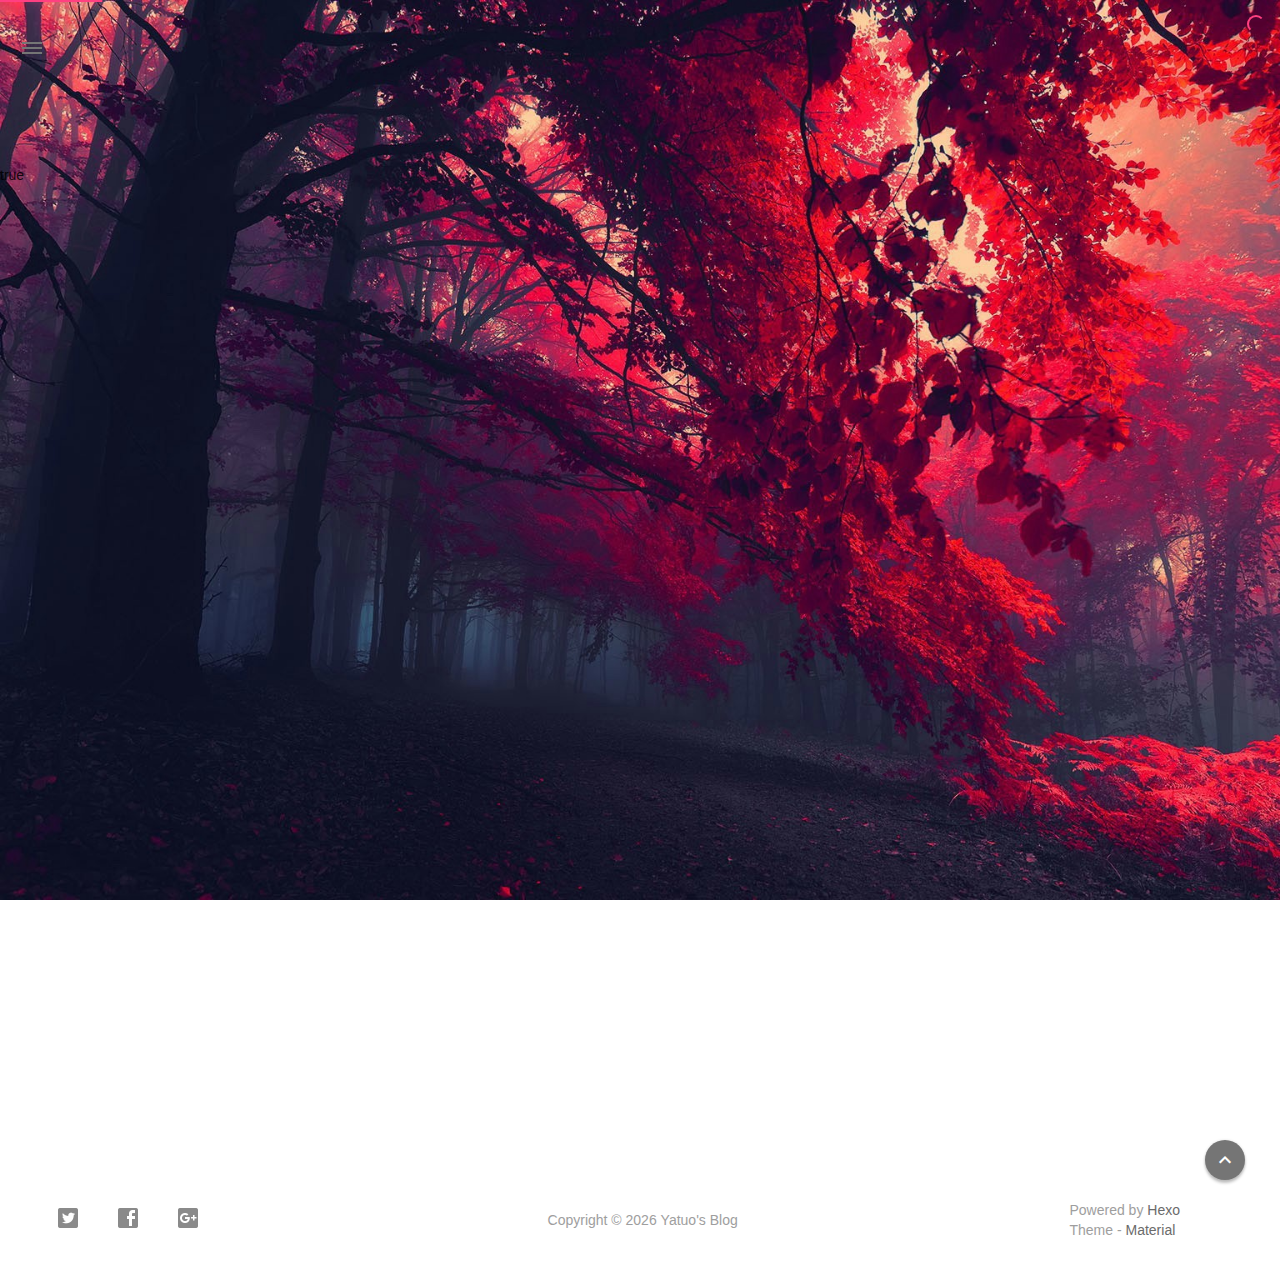
==== commit 940a52da: "Site updated: 2016-12-15 20:12:31" ====
--- a/archives/index.html
+++ b/archives/index.html
@@ -125,7 +125,7 @@
 
     <style>
         body{
-            background-image: url(/img/bg.png);
+            background-image: url(/img/001.jpg);
         }
     </style>
 
@@ -201,10 +201,8 @@
     
     <!-- Post Thumbnail -->
 	
-		
-			<!-- Random Thumbnail -->
-			<div class="post_thumbnail-random mdl-card__media mdl-color-text--grey-50">
-		
+		<!-- Custom Thumbnail -->
+		<div class="post_thumbnail-custom mdl-card__media mdl-color-text--grey-50" style="background-image:url(/img/random/1.png)">
 	
 				
 		<!-- Post Title -->
@@ -261,14 +259,12 @@
     
     <!-- Post Thumbnail -->
 	
-		
-			<!-- Random Thumbnail -->
-			<div class="post_thumbnail-random mdl-card__media mdl-color-text--grey-50">
-		
+		<!-- Custom Thumbnail -->
+		<div class="post_thumbnail-custom mdl-card__media mdl-color-text--grey-50" style="background-image:url(/img/random/2.png)">
 	
 				
 		<!-- Post Title -->
-		<p class="article-headline-p"><a href="/2016/12/07/hello-world/">Hello World</a></p>
+		<p class="article-headline-p"><a href="/2016/11/11/hello-world/">Hello World</a></p>
 	</div>
 
     <!-- Post Excerpt -->
@@ -278,7 +274,7 @@
         
         &nbsp;&nbsp;&nbsp;
         <span>
-            <a href="/2016/12/07/hello-world/" target="_self">继续阅读</a>
+            <a href="/2016/11/11/hello-world/" target="_self">继续阅读</a>
         </span>
     </div>
     <!-- Post_entry Info-->
@@ -290,7 +286,7 @@
             </div>
             <div>
                 <strong>Yatuo</strong>
-                <span>12月 07, 2016</span>
+                <span>11月 11, 2016</span>
             </div>
         </div>
         <div id="post_entry-right-info">
@@ -321,7 +317,7 @@
     var locatePost = $(".locate-thumbnail-symbol").next();
     for(var i=0; i < 10; i++){
         
-        randomNum = Math.floor(Math.random() * 5 + 1);
+        randomNum = Math.floor(Math.random() * 6 + 1);
         
         locatePost.children(".post_thumbnail-random").attr('id', 'random_thumbnail-'+randomNum);
         locatePost.children(".post_thumbnail-random").css('background-image', 'url(' + '/img/random/' + randomNum + '.png' + ')')
@@ -407,7 +403,7 @@
         </a>
         <ul class="dropdown-menu">
             <li>
-            <a class="sidebar_archives-link" href="/archives/2016/12/">十二月 2016<span class="sidebar_archives-count">2</span></a>
+            <a class="sidebar_archives-link" href="/archives/2016/12/">十二月 2016<span class="sidebar_archives-count">1</span></a></li><li><a class="sidebar_archives-link" href="/archives/2016/11/">十一月 2016<span class="sidebar_archives-count">1</span></a>
         </li></ul>
     </li>
 
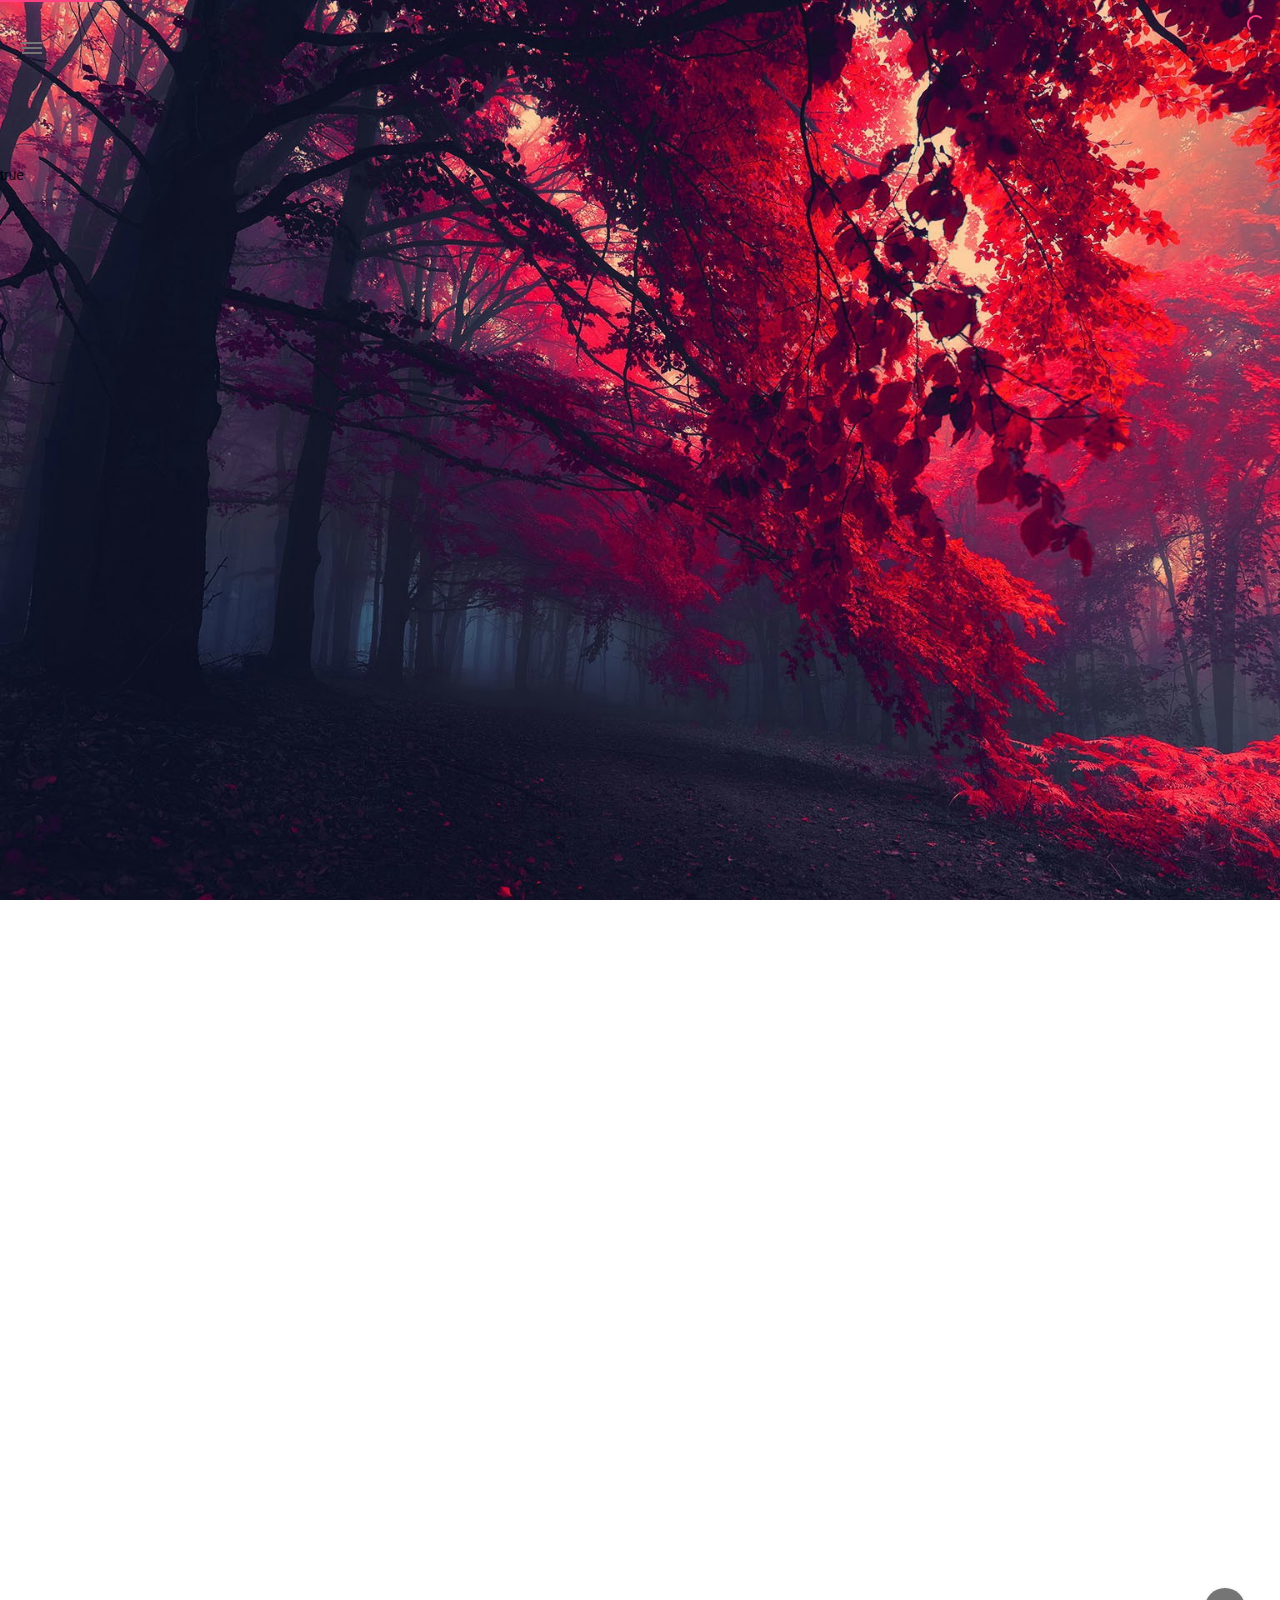
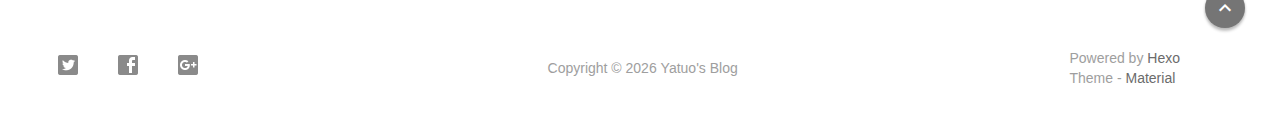
==== commit a217f65d: "Site updated: 2016-12-24 12:22:59" ====
--- a/archives/index.html
+++ b/archives/index.html
@@ -194,6 +194,62 @@
 	
     <div class="locate-thumbnail-symbol"></div>
     
+    
+		
+			<!-- Paradox Thumbnail -->
+        	<div class="post_entry-module mdl-card mdl-cell mdl-cell--12-col fade out">
+    
+    <!-- Post Thumbnail -->
+	
+		<!-- Custom Thumbnail -->
+		<div class="post_thumbnail-custom mdl-card__media mdl-color-text--grey-50" style="background-image:url(/img/random/3.png)">
+	
+				
+		<!-- Post Title -->
+		<p class="article-headline-p"><a href="/2016/12/24/android-activity1/">android-activity1</a></p>
+	</div>
+
+    <!-- Post Excerpt -->
+    <div class="mdl-color-text--grey-600 mdl-card__supporting-text post_entry-content">
+        
+            初识android 实现两个页面的跳转以及数据的交互
+下面是我的工程结构 
+        
+        &nbsp;&nbsp;&nbsp;
+        <span>
+            <a href="/2016/12/24/android-activity1/" target="_self">继续阅读</a>
+        </span>
+    </div>
+    <!-- Post_entry Info-->
+    <div id="post_entry-info">
+        <div id="post_entry-left-info" class="mdl-card__supporting-text meta mdl-color-text--grey-600">
+            <!-- Author Avatar -->
+            <div id="author-avatar">
+                <img src="/img/myarc.jpg" width="44px" height="44px" alt="Yatuo's avatar">
+            </div>
+            <div>
+                <strong>Yatuo</strong>
+                <span>12月 24, 2016</span>
+            </div>
+        </div>
+        <div id="post_entry-right-info">
+            <!-- Category -->
+            <span class="post_entry-category">
+                <a class="post_category-link" href="/categories/Android/">Android</a>
+            </span>
+            
+            
+            
+            <!-- Post Views -->
+            <span class="post_entry-views">
+                
+            </span>
+        </div>
+    </div>
+            
+</div>
+		
+		
     
 		
 			<!-- Paradox Thumbnail -->
@@ -403,7 +459,7 @@
         </a>
         <ul class="dropdown-menu">
             <li>
-            <a class="sidebar_archives-link" href="/archives/2016/12/">十二月 2016<span class="sidebar_archives-count">1</span></a></li><li><a class="sidebar_archives-link" href="/archives/2016/11/">十一月 2016<span class="sidebar_archives-count">1</span></a>
+            <a class="sidebar_archives-link" href="/archives/2016/12/">十二月 2016<span class="sidebar_archives-count">2</span></a></li><li><a class="sidebar_archives-link" href="/archives/2016/11/">十一月 2016<span class="sidebar_archives-count">1</span></a>
         </li></ul>
     </li>
 
@@ -425,12 +481,18 @@
 			</a>
 		</li>
 	
+		<li>
+			<a href="/categories/Android" title="Android">
+				Android
+			</a>
+		</li>
+	
 
     <!-- Article Numebr  -->
     <li>
         <a href="/archives">
              文章总数
-             <span class="sidebar-badge">2</span>
+             <span class="sidebar-badge">3</span>
         </a>
     </li>
 </ul>
